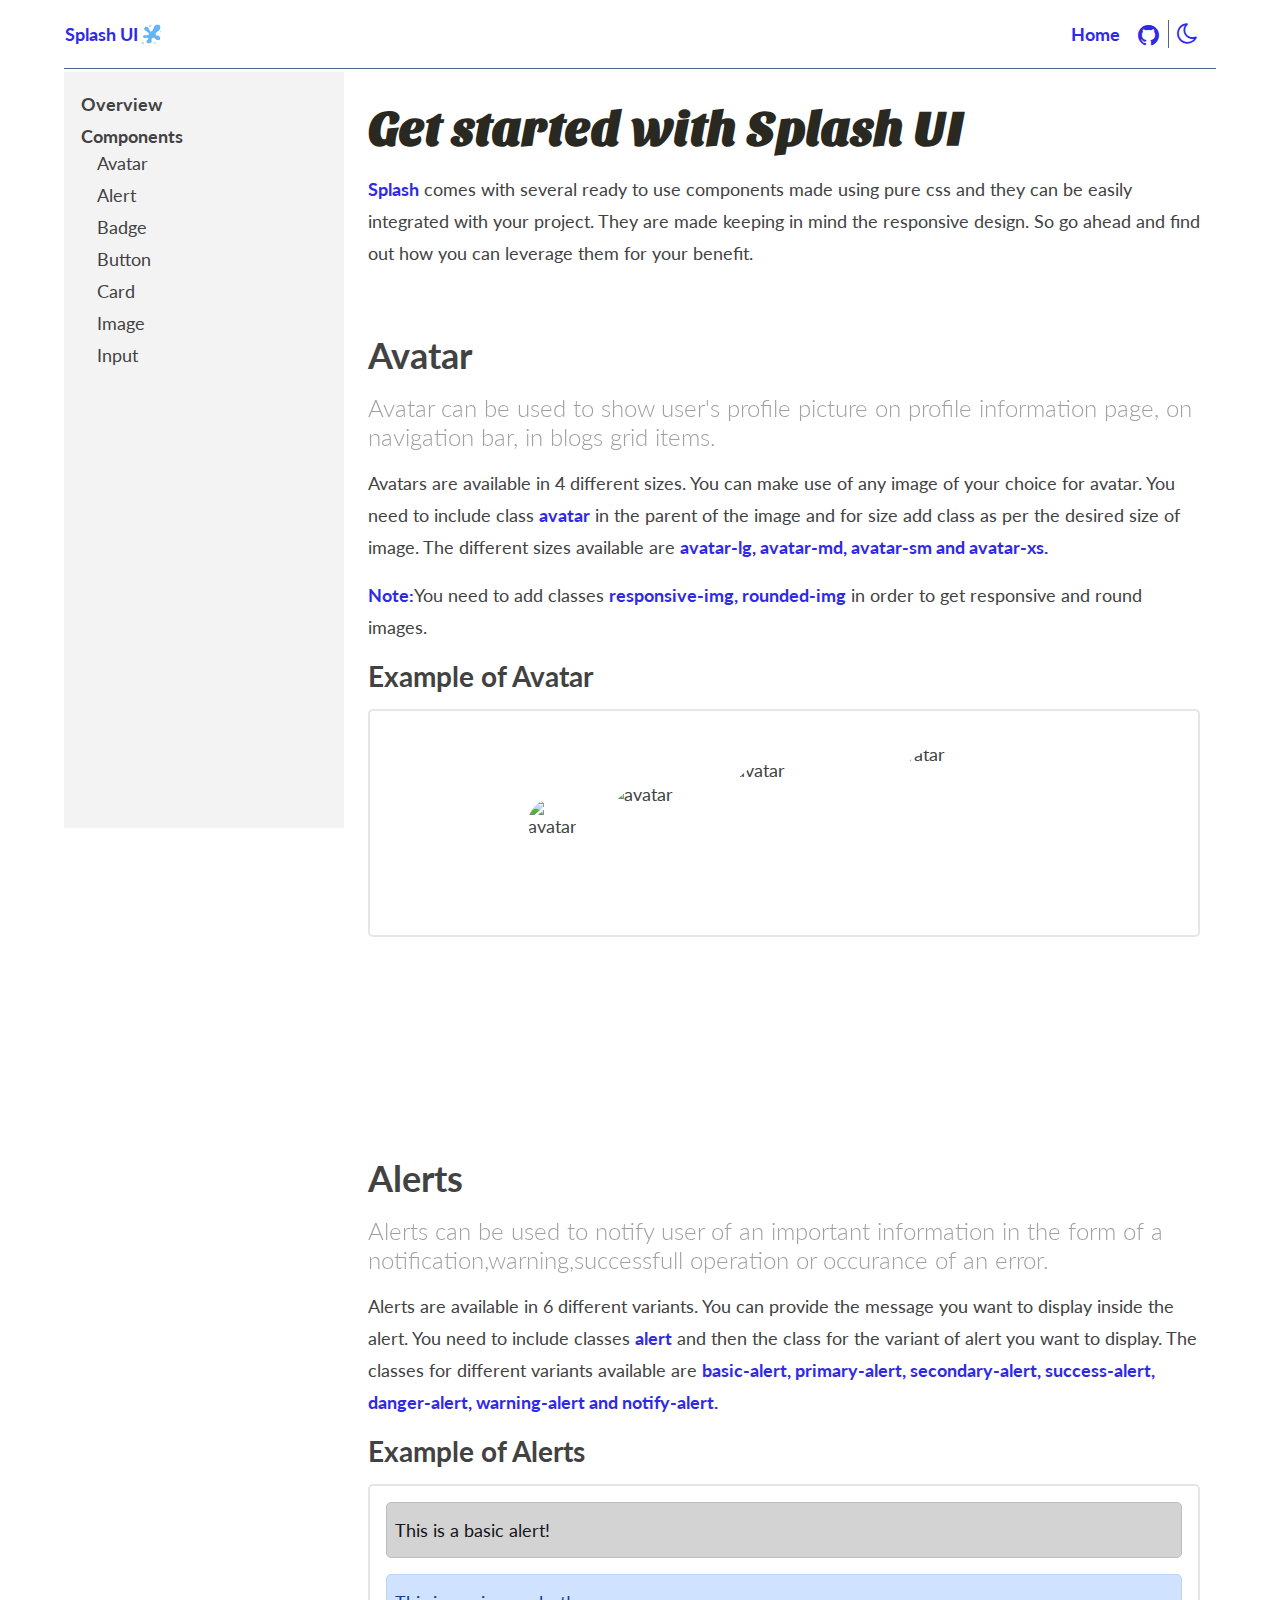
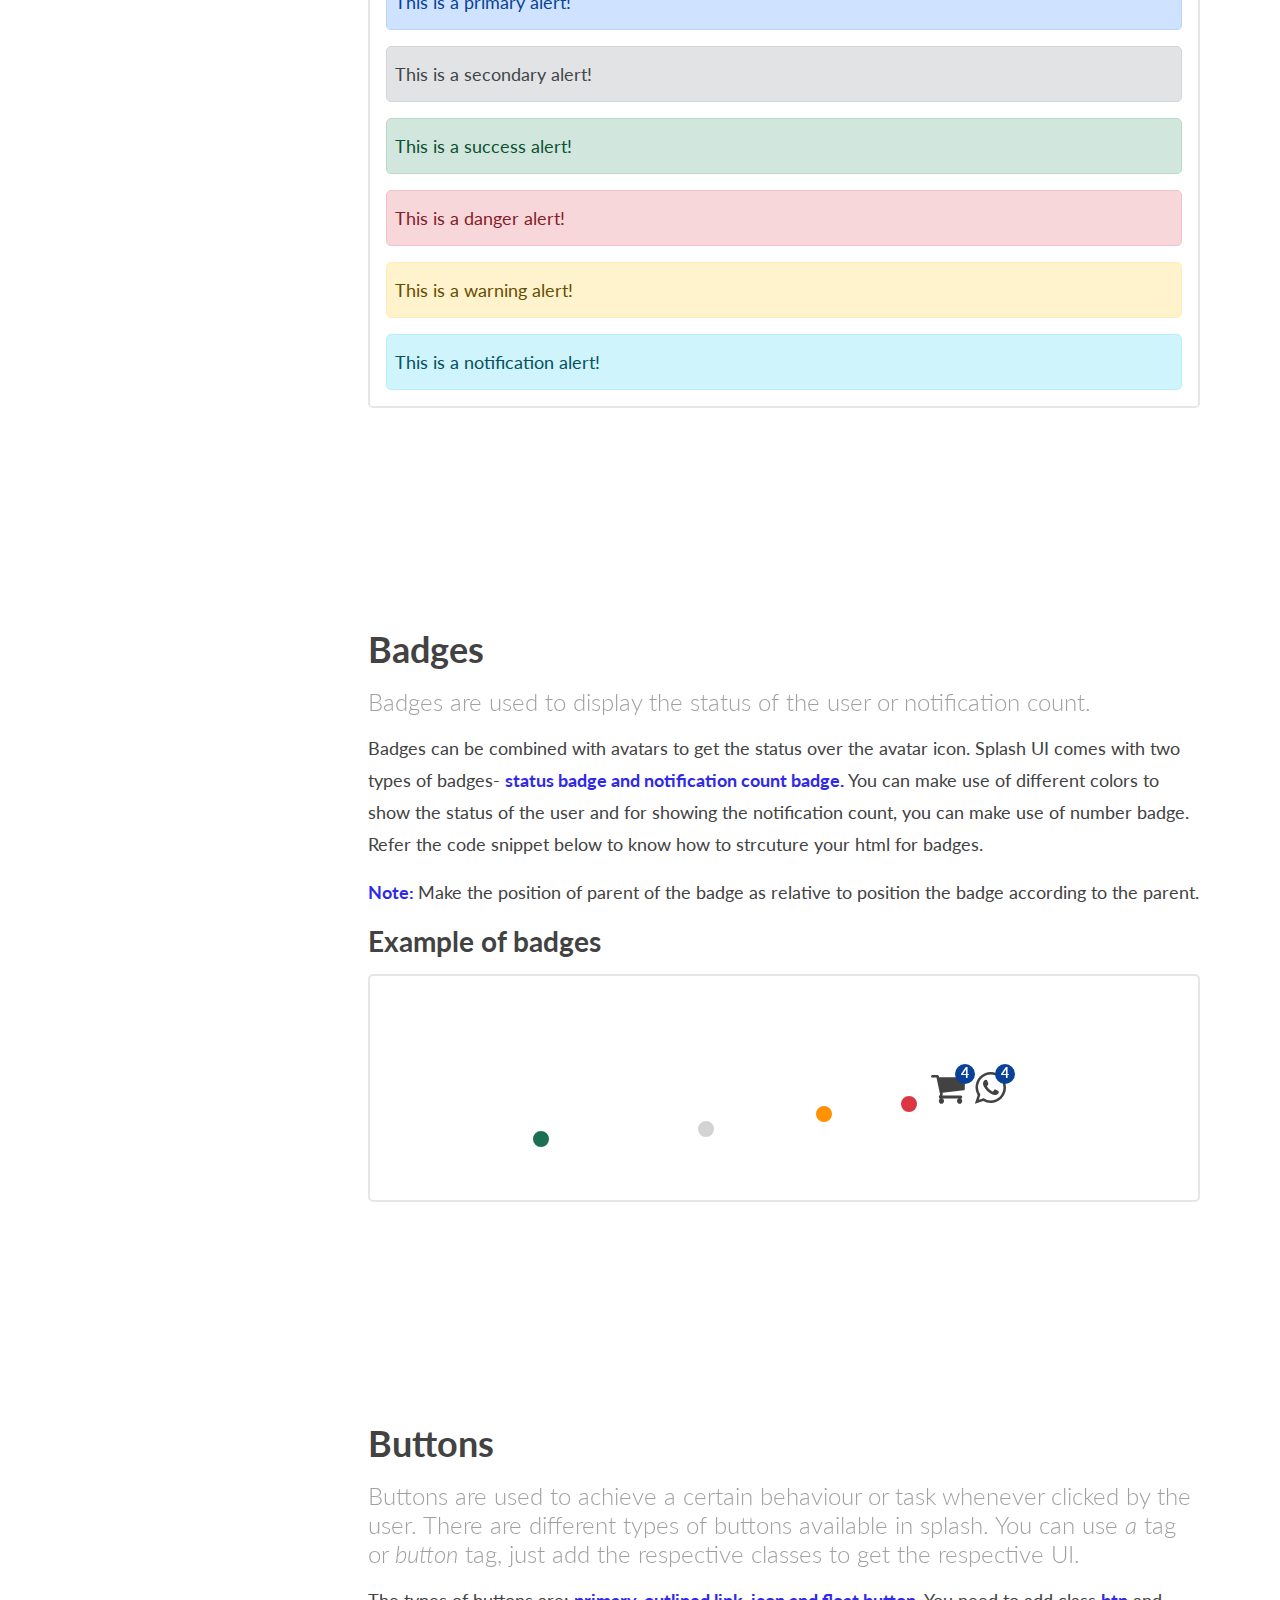
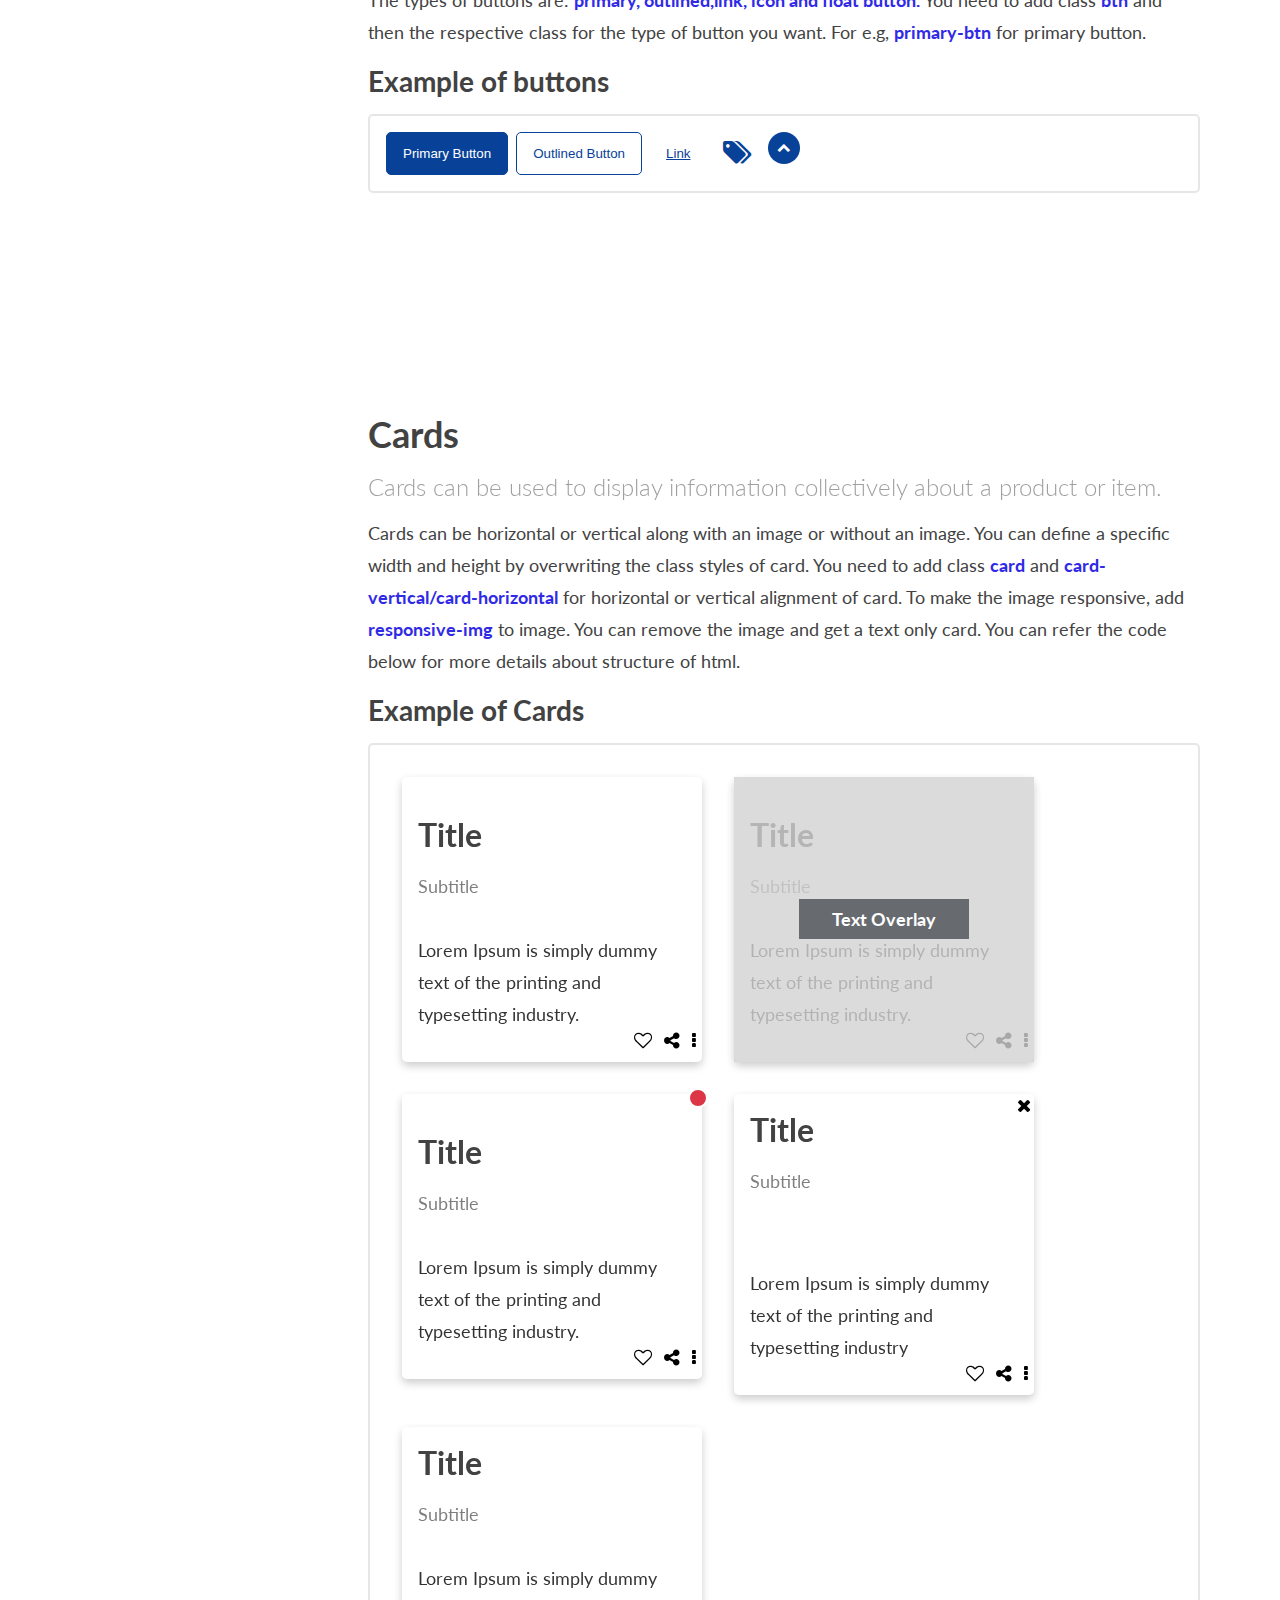
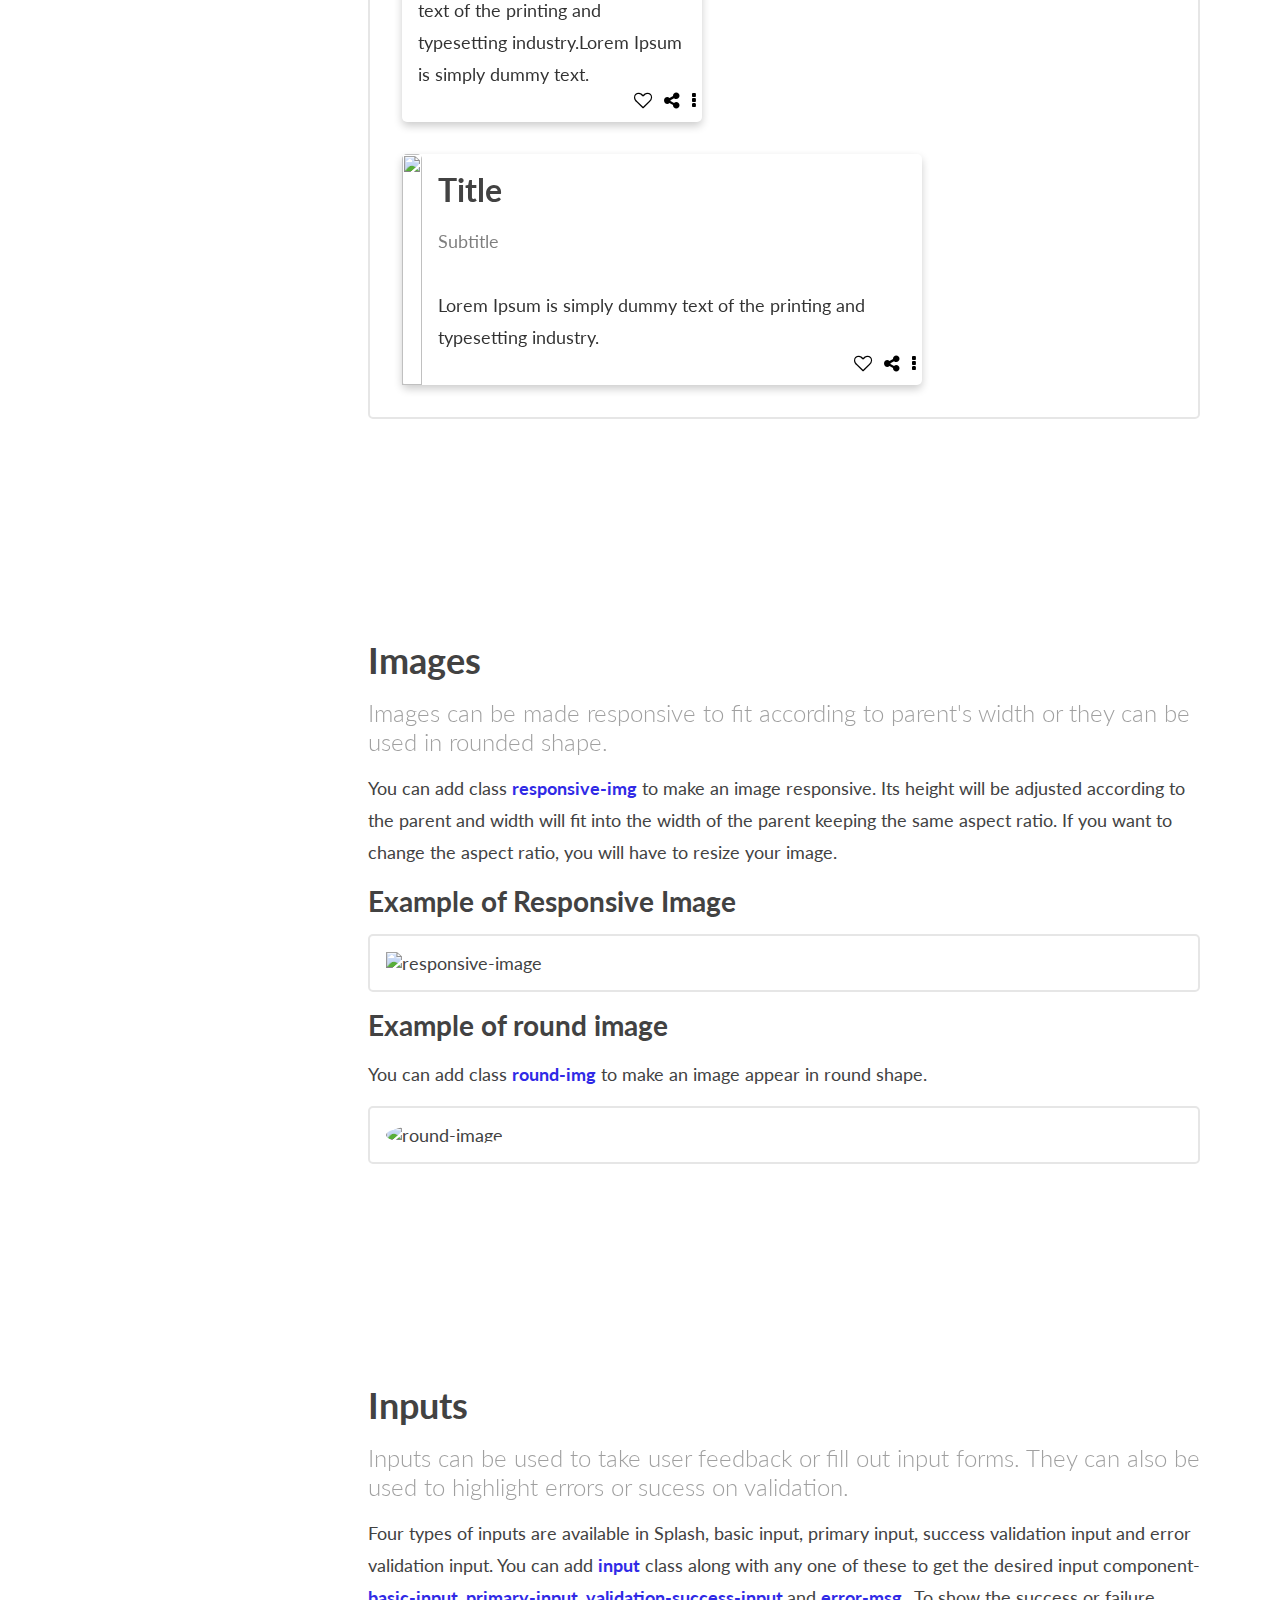
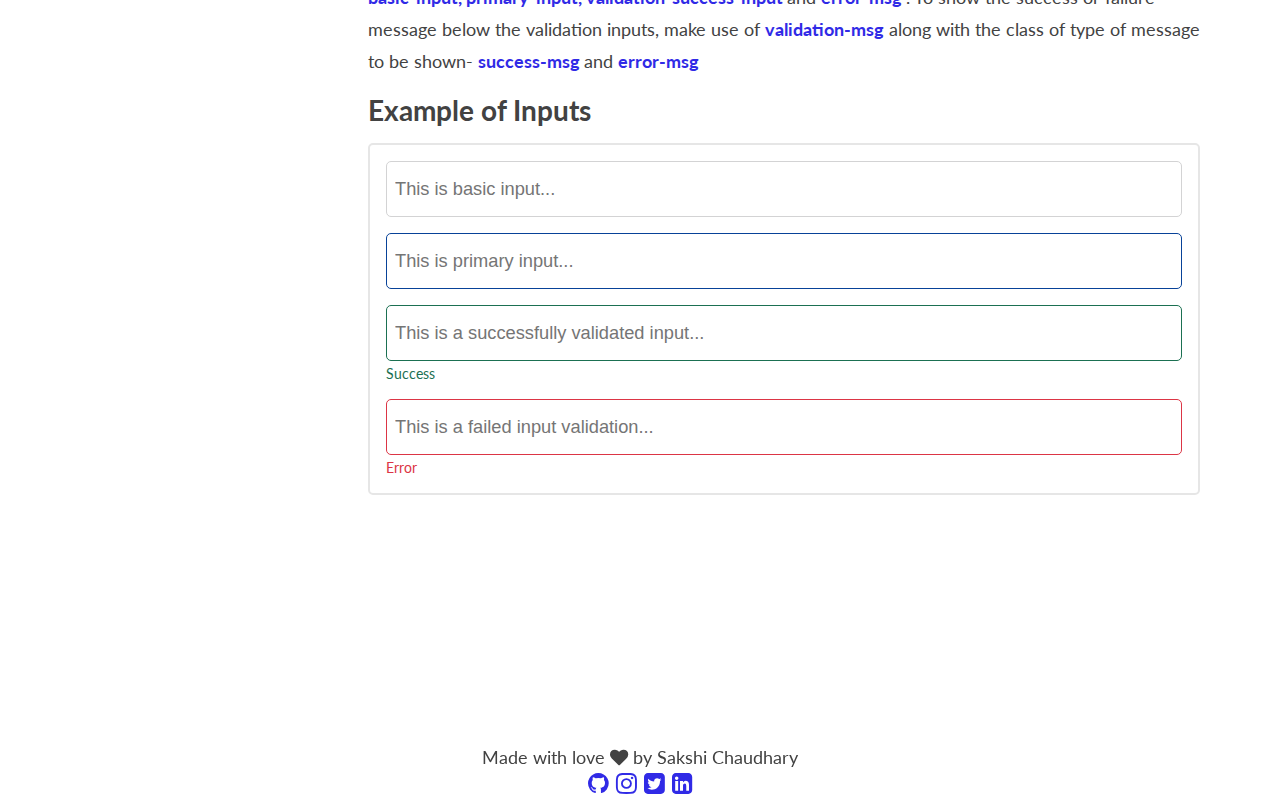
==== docs.html @ 17ef9315 "Feat: Added components examples" ====
<!DOCTYPE html>
<html lang="en">
  <head>
    <meta charset="UTF-8" />
    <meta http-equiv="X-UA-Compatible" content="IE=edge" />
    <meta name="viewport" content="width=device-width, initial-scale=1.0" />
    <link rel="stylesheet" href="./src/utilities/index.css" />
    <link rel="stylesheet" href="index.css" />
    <link rel="stylesheet" href="docs.css" />
    <link rel="stylesheet" href="./src/components/index.css" />
    <link
      rel="stylesheet"
      href="https://cdnjs.cloudflare.com/ajax/libs/font-awesome/4.7.0/css/font-awesome.min.css"
    />
    <link rel="icon" href="./splash.png" type="image/icon type" />
    <title>Documentation</title>
  </head>
  <body>
    <div class="page-container">
      <header class="header-wrapper bottom-border">
        <div class="header-logo">
          <a href="index.html">Splash UI</a>
          <img src="./splash.png" class="icon" />
        </div>
        <nav class="header-nav">
          <ul class="header-nav-list">
            <li class="no-bullets-li inline-block">
              <a href="index.html">Home</a>
            </li>
          </ul>
          <a
            href="https://github.com/scjuly19/splash-ui"
            target="_blank"
            rel="noopener noreferrer"
          >
            <i class="fa fa-github fa-lg" aria-hidden="true"></i>
          </a>
          <button
            class="toggle-mode-btn borderless-btn fs-30"
            id="toggle-mode"
            type="button"
          >
            <i class="fa fa-moon-o" aria-hidden="true"></i>
          </button>
          <a class="nav-dots hide fs-30" id="toggle-menu">
            <i class="fa fa-ellipsis-v" aria-hidden="true"></i>
          </a>
        </nav>
      </header>
      <div class="nav-dots-menu hide mt-16" id="nav-dots-menu">
        <ul class="nav-dots-menu-list">
          <li class="no-bullets-li"><a href="index.html">Home</a></li>
        </ul>
      </div>
      <div class="main-wrapper">
        <nav class="side-nav-container">
          <div class="side-nav-item">
            <a href="#overview">Overview</a>
          </div>
          <div class="side-nav-item">
            <a>Components</a>
            <ul class="components-list">
              <li class="no-bullets-li"><a href="#avatar">Avatar</a></li>
              <li class="no-bullets-li"><a href="#alerts">Alert</a></li>
              <li class="no-bullets-li"><a href="#badges">Badge</a></li>
              <li class="no-bullets-li"><a href="#buttons">Button</a></li>
              <li class="no-bullets-li"><a href="#cards">Card</a></li>
              <li class="no-bullets-li"><a href="#images">Image</a></li>
              <li class="no-bullets-li"><a href="#inputs">Input</a></li>
            </ul>
          </div>
        </nav>
        <button
          class="hamburger-menu-btn borderless-btn hide"
          id="toggle-side-menu"
        >
          <i class="fa fa-bars fa-lg" aria-hidden="true"></i>
        </button>
        <div class="drawer-container hide" id="drawer-menu">
          <div class="drawer-wrapper">
            <div class="drawer" id="drawer">
              <button
                class="`borderless-btn fs-30 drawer-close-btn"
                id="close-side-menu"
              >
                <i class="fa fa-times" aria-hidden="true"></i>
              </button>
              <div class="side-nav-item">
                <a href="">Overview</a>
              </div>
              <div class="side-nav-item">
                <a>Components</a>
                <ul class="components-list">
                  <li class="no-bullets-li"><a href="#avatar">Avatar</a></li>
                  <li class="no-bullets-li"><a href="#alerts">Alert</a></li>
                  <li class="no-bullets-li"><a href="#badges">Badge</a></li>
                  <li class="no-bullets-li"><a href="#buttons">Button</a></li>
                  <li class="no-bullets-li"><a href="#cards">Card</a></li>
                  <li class="no-bullets-li"><a href="#images">Image</a></li>
                  <li class="no-bullets-li"><a href="#inputs">Input</a></li>
                </ul>
              </div>
            </div>
          </div>
        </div>
        <main class="main-content-wrapper ml-8">
          <section id="overview">
            <h1>Get started with Splash UI</h1>
            <p>
              <span class="highlight-text">Splash</span> comes with several
              ready to use components made using pure css and they can be easily
              integrated with your project. They are made keeping in mind the
              responsive design. So go ahead and find out how you can leverage
              them for your benefit.
            </p>
          </section>
          <section id="avatar" class="mt-64">
            <h2>Avatar</h2>
            <h5 class="light-txt">
              Avatar can be used to show user's profile picture on profile
              information page, on navigation bar, in blogs grid items.
            </h5>
            <p>
              Avatars are available in 4 different sizes. You can make use of
              any image of your choice for avatar. You need to include class
              <span class="highlight-text">avatar</span> in the parent of the
              image and for size add class as per the desired size of image. The
              different sizes available are
              <span class="highlight-text"
                >avatar-lg, avatar-md, avatar-sm and avatar-xs.</span
              >
            </p>
            <p>
              <span class="highlight-text">Note:</span>You need to add classes
              <span class="highlight-text">responsive-img, rounded-img</span> in
              order to get responsive and round images.
            </p>
            <h4>Example of Avatar</h4>
            <div class="example flex-center wrap">
              <div class="avatar avatar-xs m-16">
                <img
                  src="https://picsum.photos/id/237/200.jpg"
                  alt="avatar"
                  class="responsive-img rounded-img avatar-xs"
                />
              </div>
              <div class="avatar avatar-sm m-16">
                <img
                  src="https://picsum.photos/id/237/200.jpg"
                  alt="avatar"
                  class="responsive-img rounded-img avatar-sm"
                />
              </div>
              <div class="avatar avatar-md m-16">
                <img
                  src="https://picsum.photos/id/1025/200.jpg"
                  alt="avatar"
                  class="responsive-img rounded-img avatar-md"
                />
              </div>
              <div class="avatar avatar-lg m-16">
                <img
                  src="https://picsum.photos/id/1025/200.jpg"
                  alt="avatar"
                  class="responsive-img rounded-img avatar-lg"
                />
              </div>
            </div>
            <div class="code-example">
              <div class="code-snippet">
                <code>
                  <iframe
                    src="https://www.thiscodeworks.com/embed/61f8c8131e1df40015379357"
                    style="width: 100%; height: auto"
                    frameborder="0"
                  ></iframe>
                </code>
              </div>
            </div>
          </section>
          <section id="alerts" class="mt-16">
            <h2>Alerts</h2>
            <h5 class="light-txt">
              Alerts can be used to notify user of an important information in
              the form of a notification,warning,successfull operation or
              occurance of an error.
            </h5>
            <p>
              Alerts are available in 6 different variants. You can provide the
              message you want to display inside the alert. You need to include
              classes
              <span class="highlight-text">alert</span> and then the class for
              the variant of alert you want to display. The classes for
              different variants available are
              <span class="highlight-text"
                >basic-alert, primary-alert, secondary-alert, success-alert,
                danger-alert, warning-alert and notify-alert.</span
              >
            </p>
            <h4>Example of Alerts</h4>
            <div class="example">
              <div class="alert basic-alert">This is a basic alert!</div>
              <div class="alert primary-alert mt-16">
                This is a primary alert!
              </div>
              <div class="alert secondary-alert mt-16">
                This is a secondary alert!
              </div>
              <div class="alert success-alert mt-16">
                This is a success alert!
              </div>
              <div class="alert danger-alert mt-16">
                This is a danger alert!
              </div>
              <div class="alert warning-alert mt-16">
                This is a warning alert!
              </div>
              <div class="alert notify-alert mt-16">
                This is a notification alert!
              </div>
            </div>
            <div class="code-example">
              <div class="code-snippet">
                <code>
                  <iframe
                    src="https://www.thiscodeworks.com/embed/61f8c9fc1e1df4001537935b"
                    style="width: 100%; height: auto"
                    frameborder="0"
                  ></iframe>
                </code>
              </div>
            </div>
          </section>
          <section id="badges" class="mt-16">
            <h2>Badges</h2>
            <h5 class="light-txt">
              Badges are used to display the status of the user or notification
              count.
            </h5>
            <p>
              Badges can be combined with avatars to get the status over the
              avatar icon. Splash UI comes with two types of badges-
              <span class="highlight-text"
                >status badge and notification count badge.</span
              >
              You can make use of different colors to show the status of the
              user and for showing the notification count, you can make use of
              number badge. Refer the code snippet below to know how to
              strcuture your html for badges.
            </p>
            <p>
              <span class="highlight-text">Note: </span>Make the position of
              parent of the badge as relative to position the badge according to
              the parent.
            </p>
            <h4>Example of badges</h4>
            <div class="example flex align-items-center wrap">
              <div class="relative">
                <div class="avatar avatar-lg m-16">
                  <img
                    src="https://picsum.photos/id/237/200/300.jpg"
                    alt=""
                    class="responsive-img rounded-img avatar-lg"
                  />
                </div>
                <span class="status-badge status-online round-badge"></span>
              </div>
              <div class="relative">
                <div class="avatar avatar-md m-16">
                  <img
                    src="https://picsum.photos/id/237/200/300.jpg"
                    alt=""
                    class="responsive-img rounded-img avatar-md"
                  />
                </div>
                <span class="status-badge status-offline round-badge"></span>
              </div>
              <div class="relative">
                <div class="avatar avatar-sm m-16">
                  <img
                    src="https://picsum.photos/id/237/200/300.jpg"
                    alt=""
                    class="responsive-img rounded-img avatar-sm"
                  />
                </div>
                <span class="status-badge status-away round-badge"></span>
              </div>
              <div class="relative">
                <div class="avatar avatar-xs m-16">
                  <img
                    src="https://picsum.photos/id/237/200/300.jpg"
                    alt=""
                    class="responsive-img rounded-img avatar-xs"
                  />
                </div>
                <span class="status-badge status-busy round-badge"></span>
              </div>
              <a class="relative">
                <span
                  ><i class="fa fa-shopping-cart fa-2x" aria-hidden="true"></i>
                </span>
                <span class="status-badge badge-wth-number round-badge">4</span>
              </a>
              <a class="relative ml-8">
                <span
                  ><i class="fa fa-whatsapp fa-2x" aria-hidden="true"></i>
                </span>
                <span class="status-badge badge-wth-number round-badge">4</span>
              </a>
            </div>
            <div class="code-example">
              <div class="code-snippet">
                <code>
                  <iframe
                    src="https://www.thiscodeworks.com/embed/61f8cb6e1e1df4001537935d"
                    style="width: 100%; height: auto"
                    frameborder="0"
                  ></iframe>
                </code>
              </div>
            </div>
          </section>
          <section id="buttons" class="mt-16">
            <h2>Buttons</h2>
            <h5 class="light-txt">
              Buttons are used to achieve a certain behaviour or task whenever
              clicked by the user. There are different types of buttons
              available in splash. You can use <i>a</i> tag or
              <i>button</i> tag, just add the respective classes to get the
              respective UI.
            </h5>
            <p>
              The types of buttons are:
              <span class="highlight-text"
                >primary, outlined,link, icon and float button.</span
              >
              You need to add class <span class="highlight-text">btn</span> and
              then the respective class for the type of button you want. For
              e.g, <span class="highlight-text">primary-btn</span> for primary
              button.
            </p>
            <h4>Example of buttons</h4>
            <div class="example flex align-item-center wrap">
              <button class="btn primary-btn">Primary Button</button>
              <button class="btn outline-btn ml-8">Outlined Button</button>
              <button class="btn link-btn ml-8 no-border">Link</button>
              <button class="btn icon-btn no-border">
                <i class="fa fa-tags fa-2x" aria-hidden="true"></i>
              </button>
              <button class="btn floating-btn no-border">
                <i class="fa fa-chevron-up" aria-hidden="true"></i>
              </button>
            </div>
            <div class="code-example">
              <div class="code-snippet">
                <code>
                  <iframe
                    src="https://www.thiscodeworks.com/embed/61f8cde91e1df40015379368"
                    style="width: 100%; height: auto"
                    frameborder="0"
                  ></iframe>
                </code>
              </div>
            </div>
          </section>
          <section id="cards" class="mt-16">
            <h2>Cards</h2>
            <h5 class="light-txt">
              Cards can be used to display information collectively about a
              product or item.
            </h5>
            <p>
              Cards can be horizontal or vertical along with an image or without
              an image. You can define a specific width and height by
              overwriting the class styles of card. You need to add class
              <span class="highlight-text">card</span> and
              <span class="highlight-text">card-vertical/card-horizontal</span>
              for horizontal or vertical alignment of card. To make the image
              responsive, add
              <span class="highlight-text">responsive-img</span> to image. You
              can remove the image and get a text only card. You can refer the
              code below for more details about structure of html.
            </p>
            <h4>Example of Cards</h4>
            <div class="example flex wrap">
              <div class="m-16">
                <div class="card card-vertical">
                  <div class="card-media">
                    <img
                      src="https://picsum.photos/seed/picsum/200/300.jpg"
                      alt=""
                      class="responsive-img"
                    />
                  </div>
                  <div class="card-description-wrapper">
                    <div class="card-primary">
                      <h3>Title</h3>
                      <p class="card-primary-subtitle">Subtitle</p>
                    </div>
                    <div class="card-secondary">
                      <p class="card-secondary-description">
                        Lorem Ipsum is simply dummy text of the printing and
                        typesetting industry.
                      </p>
                    </div>
                    <div class="card-actions">
                      <a><i class="fa fa-heart-o" aria-hidden="true"></i> </a>
                      <a><i class="fa fa-share-alt" aria-hidden="true"></i> </a>
                      <a
                        ><i class="fa fa-ellipsis-v" aria-hidden="true"></i>
                      </a>
                    </div>
                  </div>
                </div>
              </div>
              <div class="m-16">
                <div class="card card-vertical relative">
                  <div class="card-media">
                    <img
                      src="https://picsum.photos/seed/picsum/200/300.jpg"
                      alt=""
                      class="responsive-img"
                    />
                  </div>
                  <div class="card-description-wrapper">
                    <div class="card-primary">
                      <h3>Title</h3>
                      <p class="card-primary-subtitle">Subtitle</p>
                    </div>
                    <div class="card-secondary">
                      <p class="card-secondary-description">
                        Lorem Ipsum is simply dummy text of the printing and
                        typesetting industry.
                      </p>
                    </div>
                    <div class="card-actions">
                      <a><i class="fa fa-heart-o" aria-hidden="true"></i> </a>
                      <a><i class="fa fa-share-alt" aria-hidden="true"></i> </a>
                      <a
                        ><i class="fa fa-ellipsis-v" aria-hidden="true"></i>
                      </a>
                    </div>
                  </div>
                  <div class="card-overlay">
                    <a href=""><span>Text Overlay</span> </a>
                  </div>
                </div>
              </div>
              <div class="m-16">
                <div class="card card-vertical relative">
                  <div class="card-media">
                    <img
                      src="https://picsum.photos/seed/picsum/200/300.jpg"
                      alt=""
                      class="responsive-img"
                    />
                  </div>
                  <div class="card-description-wrapper">
                    <div class="card-primary">
                      <h3>Title</h3>
                      <p class="card-primary-subtitle">Subtitle</p>
                    </div>
                    <div class="card-secondary">
                      <p class="card-secondary-description">
                        Lorem Ipsum is simply dummy text of the printing and
                        typesetting industry.
                      </p>
                    </div>
                    <div class="card-actions">
                      <a><i class="fa fa-heart-o" aria-hidden="true"></i> </a>
                      <a><i class="fa fa-share-alt" aria-hidden="true"></i> </a>
                      <a
                        ><i class="fa fa-ellipsis-v" aria-hidden="true"></i>
                      </a>
                    </div>
                  </div>
                  <span
                    class="status-badge status-busy round-badge card-badge"
                  ></span>
                </div>
              </div>
              <div class="m-16">
                <div class="card card-vertical relative card-wth-dismiss">
                  <div class="card-primary px-16">
                    <h3>Title</h3>
                    <p class="card-primary-subtitle">Subtitle</p>
                  </div>
                  <div class="card-media mt-16">
                    <img
                      src="https://picsum.photos/seed/picsum/200/300.jpg"
                      alt=""
                      class="responsive-img"
                    />
                  </div>
                  <div class="card-description-wrapper">
                    <div class="card-secondary">
                      <p class="card-secondary-description">
                        Lorem Ipsum is simply dummy text of the printing and
                        typesetting industry
                      </p>
                    </div>
                    <div class="card-actions">
                      <a><i class="fa fa-heart-o" aria-hidden="true"></i> </a>
                      <a><i class="fa fa-share-alt" aria-hidden="true"></i> </a>
                      <a
                        ><i class="fa fa-ellipsis-v" aria-hidden="true"></i>
                      </a>
                    </div>
                  </div>
                  <span class="card-dismiss-icon" id="dismiss"
                    ><i class="fa fa-times" aria-hidden="true"></i>
                  </span>
                </div>
              </div>
              <div class="card card-vertical m-16">
                <div class="card-description-wrapper">
                  <div class="card-primary">
                    <h3>Title</h3>
                    <p class="card-primary-subtitle">Subtitle</p>
                  </div>
                  <div class="card-secondary">
                    <p class="card-secondary-description">
                      Lorem Ipsum is simply dummy text of the printing and
                      typesetting industry.Lorem Ipsum is simply dummy text.
                    </p>
                  </div>
                  <div class="card-actions">
                    <a><i class="fa fa-heart-o" aria-hidden="true"></i> </a>
                    <a><i class="fa fa-share-alt" aria-hidden="true"></i> </a>
                    <a><i class="fa fa-ellipsis-v" aria-hidden="true"></i> </a>
                  </div>
                </div>
              </div>

              <div class="m-16 horizontal-card-wrapper">
                <div class="card card-horizontal">
                  <div class="card-media">
                    <img
                      src="https://picsum.photos/seed/picsum/200/300.jpg"
                      alt=""
                      class="responsive-img"
                    />
                  </div>

                  <div class="card-description-wrapper">
                    <div class="card-primary">
                      <h3>Title</h3>
                      <p class="card-primary-subtitle">Subtitle</p>
                    </div>
                    <div class="card-secondary">
                      <p class="card-secondary-description">
                        Lorem Ipsum is simply dummy text of the printing and
                        typesetting industry.
                      </p>
                    </div>
                    <div class="card-actions">
                      <a><i class="fa fa-heart-o" aria-hidden="true"></i> </a>
                      <a><i class="fa fa-share-alt" aria-hidden="true"></i> </a>
                      <a
                        ><i class="fa fa-ellipsis-v" aria-hidden="true"></i>
                      </a>
                    </div>
                  </div>
                </div>
              </div>
            </div>
            <div class="code-example">
              <div class="code-snippet">
                <code>
                  <iframe
                    src="https://www.thiscodeworks.com/embed/61f904281e1df400153793c4"
                    style="width: 100%; height: auto"
                    frameborder="0"
                  ></iframe>
                </code>
              </div>
            </div>
          </section>
          <section id="images" class="mt-16">
            <h2>Images</h2>
            <h5 class="light-txt">
              Images can be made responsive to fit according to parent's width
              or they can be used in rounded shape.
            </h5>
            <p>
              You can add class
              <span class="highlight-text">responsive-img</span> to make an
              image responsive. Its height will be adjusted according to the
              parent and width will fit into the width of the parent keeping the
              same aspect ratio. If you want to change the aspect ratio, you
              will have to resize your image.
            </p>
            <h4>Example of Responsive Image</h4>
            <div class="example flex wrap">
              <img
                src="https://picsum.photos/id/1015/200.jpg"
                alt="responsive-image"
                class="responsive-img small-img"
              />
            </div>
            <h4>Example of round image</h4>
            <p>
              You can add class
              <span class="highlight-text">round-img</span> to make an image
              appear in round shape.
            </p>
            <div class="example flex wrap">
              <img
                src="https://picsum.photos/id/1015/200.jpg"
                alt="round-image"
                class="round-img"
              />
            </div>
            <div class="code-example">
              <div class="code-snippet">
                <code>
                  <iframe
                    src="https://www.thiscodeworks.com/embed/61fb573a6ab14d0015c32cda"
                    style="width: 100%; height: auto"
                    frameborder="0"
                  ></iframe>
                </code>
              </div>
            </div>
          </section>
          <section id="inputs" class="mt-16">
            <h2>Inputs</h2>
            <h5 class="light-txt">
              Inputs can be used to take user feedback or fill out input forms.
              They can also be used to highlight errors or sucess on validation.
            </h5>
            <p>
              Four types of inputs are available in Splash, basic input, primary
              input, success validation input and error validation input. You
              can add <span class="highlight-text">input</span> class along with
              any one of these to get the desired input component-
              <span class="highlight-text"
                >basic-input, primary-input, validation-success-input
              </span>
              and <span class="highlight-text"> error-msg </span>. To show the
              success or failure message below the validation inputs, make use
              of <span class="highlight-text">validation-msg</span> along with
              the class of type of message to be shown-
              <span class="highlight-text"> success-msg </span> and
              <span class="highlight-text">error-msg</span>
            </p>
            <h4>Example of Inputs</h4>
            <div class="example flex wrap">
              <div class="input-wrapper">
                <input
                  type="text"
                  class="input basic-input"
                  placeholder="This is basic input..."
                />
              </div>
              <div class="input-wrapper mt-16">
                <input
                  type="text"
                  class="input primary-input"
                  placeholder="This is primary input..."
                />
              </div>
              <div class="input-wrapper mt-16">
                <input
                  type="text"
                  class="input validation-success-input"
                  placeholder="This is a successfully validated input..."
                />
                <span class="validation-msg success-msg">Success</span>
              </div>
              <div class="input-wrapper mt-16">
                <input
                  type="text"
                  class="input error-input"
                  placeholder="This is a failed input validation..."
                />
                <span class="validation-msg error-msg">Error</span>
              </div>
            </div>
            <div class="code-example">
              <div class="code-snippet">
                <code>
                  <iframe
                    src="https://www.thiscodeworks.com/embed/61fb5aba6ab14d0015c32cde"
                    style="width: 100%; height: auto"
                    frameborder="0"
                  ></iframe>
                </code>
              </div>
            </div>
          </section>
        </main>
      </div>
      <footer class="footer">
        <div class="flex-center text-center">
          <span>
            Made with love <i class="fa fa-heart" aria-hidden="true"></i> by
            Sakshi Chaudhary</span
          >
        </div>
        <div class="flex-center">
          <ul>
            <li class="inline-block no-bullets-li">
              <a
                class="fs-30"
                href="https://github.com/scjuly19"
                target="_blank"
                rel="noopener noreferrer"
                ><i class="fa fa-github" aria-hidden="true"></i
              ></a>
            </li>
            <li class="inline-block no-bullets-li">
              <a
                class="fs-30"
                href="https://www.instagram.com/sakshi.codes"
                target="_blank"
                rel="noopener noreferrer"
                ><i class="fa fa-instagram" aria-hidden="true"></i>
              </a>
            </li>
            <li class="inline-block no-bullets-li">
              <a
                class="fs-30"
                href="https://www.twitter.com/scjuly19"
                target="_blank"
                rel="noopener noreferrer"
                ><i class="fa fa-twitter-square" aria-hidden="true"></i>
              </a>
            </li>
            <li class="inline-block no-bullets-li">
              <a class="fs-30" href="https://www.linkedin.com/in/scjuly19"
                ><i class="fa fa-linkedin-square" aria-hidden="true"></i>
              </a>
            </li>
          </ul>
        </div>
      </footer>
    </div>
    <script src="index.js"></script>
    <script src="./src/components/drawer/drawer.js"></script>
  </body>
</html>
---- src/utilities/index.css ----
@import url('./display.css');
@import url('./text.css');
@import url('./miscellaneous.css');
@import url('./margins.css');
@import url('./positions.css');
@import url('./padding.css');
@import url('./border.css');
@import url('./typography.css');
---- index.css ----
@import url(https://fonts.googleapis.com/css?family=Lato:400,400italic,700|Sansita+One);
:root {
  --primary-color: #302ae6;
  --secondary-color: #536390;
  --font-color: #424242;
  --bg-color: #fff;
  --heading-color: #292922;
  --nav-bg: #f3f3f4;
  --example-border: #e6e6e6;
}
[data-theme="dark"] {
  --primary-color: #9a97f3;
  --secondary-color: #818cab;
  --font-color: #e1e1ff;
  --bg-color: #161625;
  --heading-color: #818cab;
  --nav-bg: #161625;
  --example-border: #424242;
}
html {
  font-size: 100%;
  scroll-behavior: smooth;
}
* {
  box-sizing: border-box;
  margin: 0;
  padding: 0;
}
/* || General styles*/
body {
  font-family: "Lato", sans-serif;
  background-color: var(--bg-color);
  color: var(--font-color);
  max-width: 90%;
  margin: 0 auto;
  font-size: calc(1rem + 0.25vh);
  overflow-x: hidden;
}

a {
  color: var(--primary-color);
  text-decoration: none;
  font-weight: bold;
  border: 1px solid transparent;
}

h1 {
  color: var(--heading-color);
  font-family: "Sansita One", serif;
}

/* || Sitewide*/
.header-wrapper {
  align-items: center;
  flex-wrap: wrap;
  padding: 10px 0px;
  position: sticky;
  top: 0;
  right: 0;
  left: 0;
  z-index: 3;
  background-color: var(--bg-color);
  display: flex;
}
.header-logo {
  flex-grow: 1;
  align-items: center;
  display: flex;
}
.header-nav a {
  padding: 0px 8px;
}
.header-nav {
  display: flex;
  align-items: center;
  padding: 10px;
}
.toggle-mode-btn {
  color: var(--primary-color);
  cursor: pointer;
  padding: 0px 8px;
  background-color: transparent;
  border-left: 1px solid;
  border-color: var(--secondary-color);
}

.nav-dots-menu {
  background: var(--bg-color);
  padding: 20px 10px;
}
.nav-dots-menu-list li {
  border: 1px solid;
  border-color: var(--primary-color);
  padding: 20px;
  margin-top: 10px;
  border-radius: 10px;
}
.icon {
  height: 25px;
  width: 25px;
}

.main-container {
  max-width: 64rem;
  margin-left: auto;
  margin-right: auto;
  padding-top: 1rem;
  padding-bottom: 5rem;
}
.get-started-btn {
  background-color: var(--bg-color);
  padding: 10px 20px;
  border: 1px solid;
  border-radius: 10px;
}

.bottom-border {
  border-bottom: 1px solid;
  border-color: var(--secondary-color);
}
.code {
  color: var(--primary-color);
}
.guide-wrapper {
  display: flex;
  flex-direction: column;
  flex-wrap: wrap;
}
.page-container {
  position: relative;
  min-height: 100vh;
}
.footer {
  position: absolute;
  bottom: 0;
  width: 100%;
  height: 4rem;
}
.highlight-text {
  color: var(--primary-color);
  font-weight: bold;
}
.code-example {
  margin: 2rem 0;
}
.code-snippet{
  width: 100%;
  margin: 2rem 0;
  overflow: auto;
}
.outline-btn {
  background-color: var(--bg-color);
  color: var(--primary-color);
  border-color: var(--primary-color);
}
.outline-btn:hover {
  background-color: var(--primary-color);
}
.primary-btn {
  background-color: var(--primary-color);
}
/*|| Hide nav menu on desktop*/
@media only screen and (min-width: 768px) {
  .nav-dots-menu {
    display: none;
  }
}
/* ||Mobile Specific styles*/
@media only screen and (max-width: 768px) {
  .header-nav-list,
  .side-nav-container {
    display: none;
  }
  .nav-dots,
  .hamburger-menu-btn {
    display: block;
  }
}
---- docs.css ----
.main-wrapper {
  display: flex;
  padding-bottom: 5rem;
}
.main-wrapper a {
  color: var(--font-color);
  cursor: pointer;
}
.side-nav-container {
  background-color: var(--nav-bg);
  padding: 1rem;
  padding: 1rem;
  position: sticky;
  overscroll-behavior: contain;
  top: 4.5rem;
  width: 280px;
  height: calc(100vh - 9rem);
  overflow-y: auto;
  display: block;
  flex-shrink: 0;
}
.main-content-wrapper {
  padding: 1rem;
  flex: 1 1 0%;
}
.components-list {
  padding: 0 1rem;
}
.components-list a {
  font-weight: normal;
}
.drawer {
  background-color: var(--bg-color);
}
.hamburger-menu-btn {
  align-self: center;
  color: var(--primary-color);
  position: absolute;
  top: 5.5rem;
  left: 1rem;
}

.drawer-close-btn {
  color: var(--primary-color);
  position: absolute;
  top: 5px;
  right: 5px;
  background: none;
  border: none;
}
.components-list li {
  padding: 5px 0px;
}
.side-nav-item {
  padding: 5px 0px;
}
.card-primary-title,
.card-primary-subtitle,
.card-secondary-description,
.card-actions a {
  color: black;
}
.card {
  background-color: white;
}
.example {
  padding: 1rem;
  border: 2px solid;
  border-color: var(--example-border);
  border-radius: 5px;
}


/*Mobile specific styles*/
@media only screen and (max-width: 768px) {
  .side-nav-container {
    display: none;
  }
  .horizontal-card-wrapper {
    margin-left: 0;
    margin-top: 1rem;
  }
}
---- src/components/index.css ----
@import url('./drawer/drawer.css');
@import url('./card/card.css');
@import url("./avatar/avatar.css");
@import url('./alert/alert.css');
@import url('./badges/badges.css');
@import url('./button/button.css');
@import url('./images/images.css');
@import url('./input/input.css');
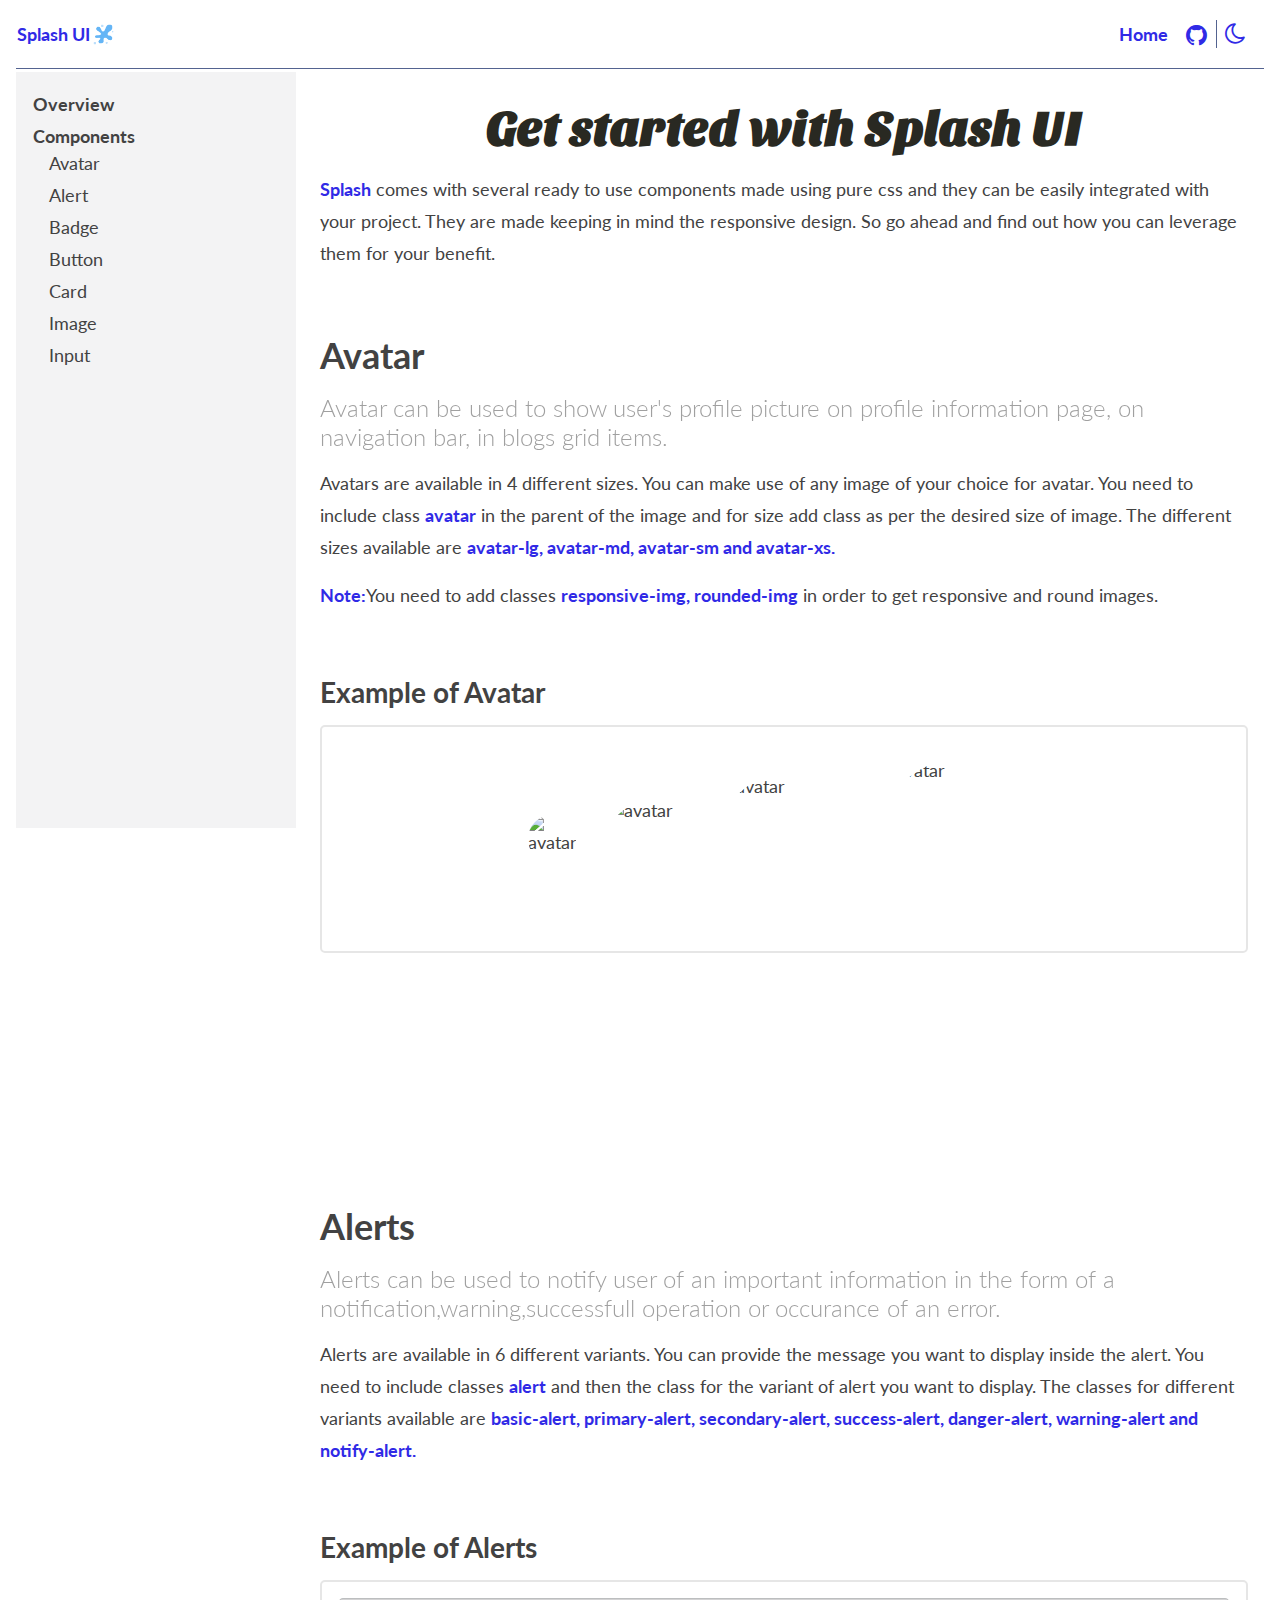
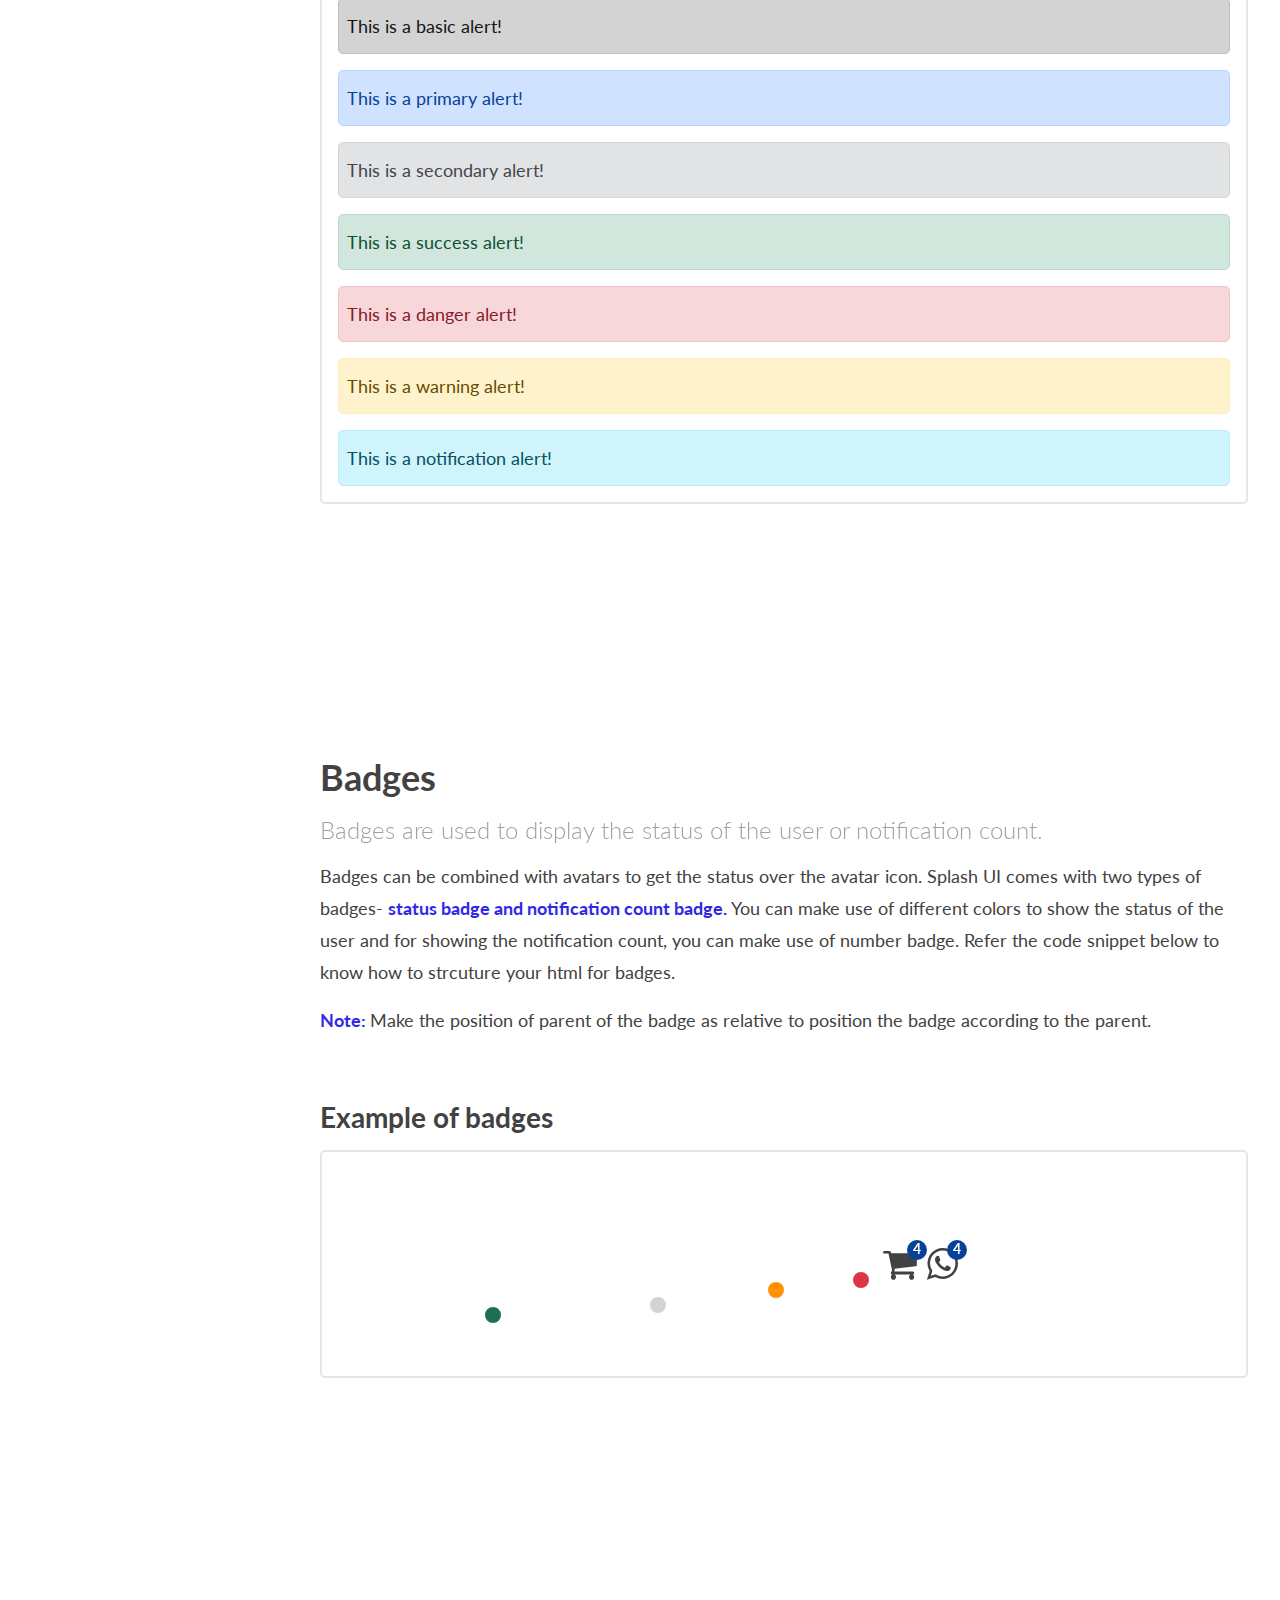
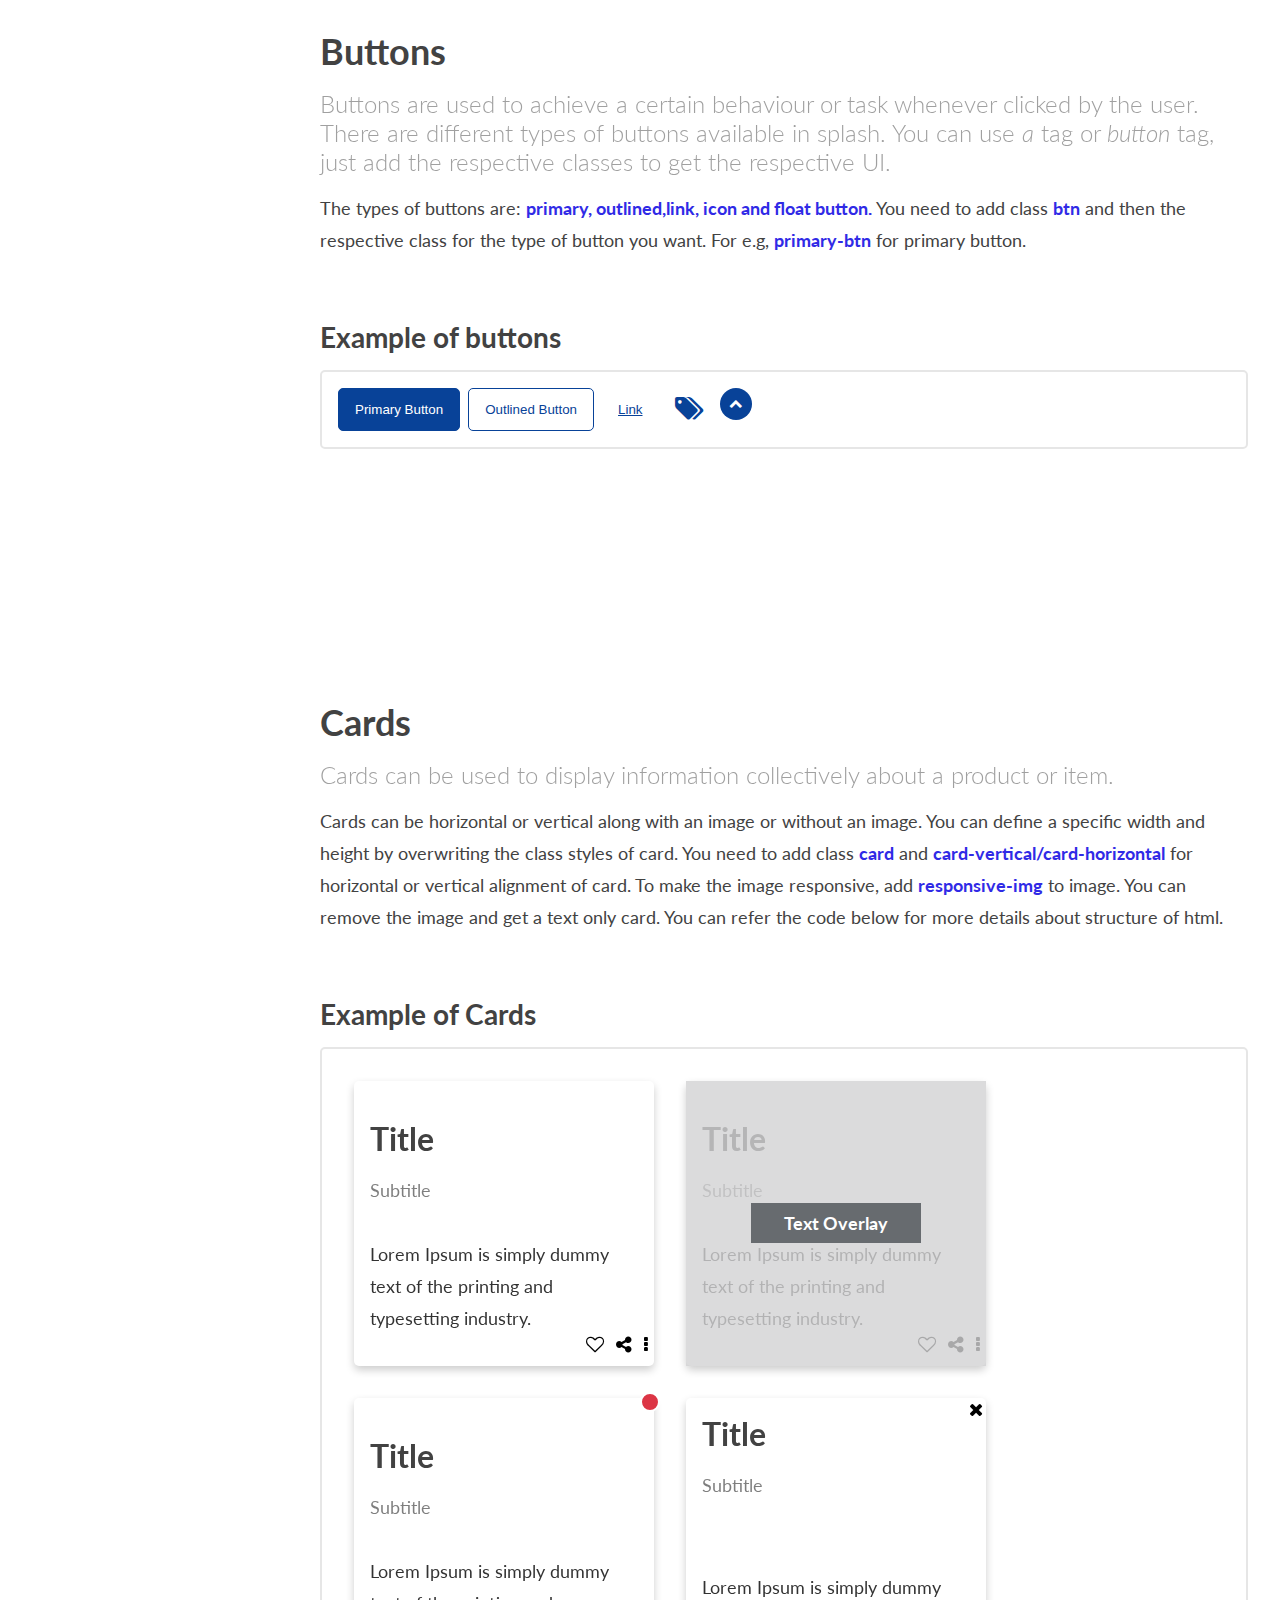
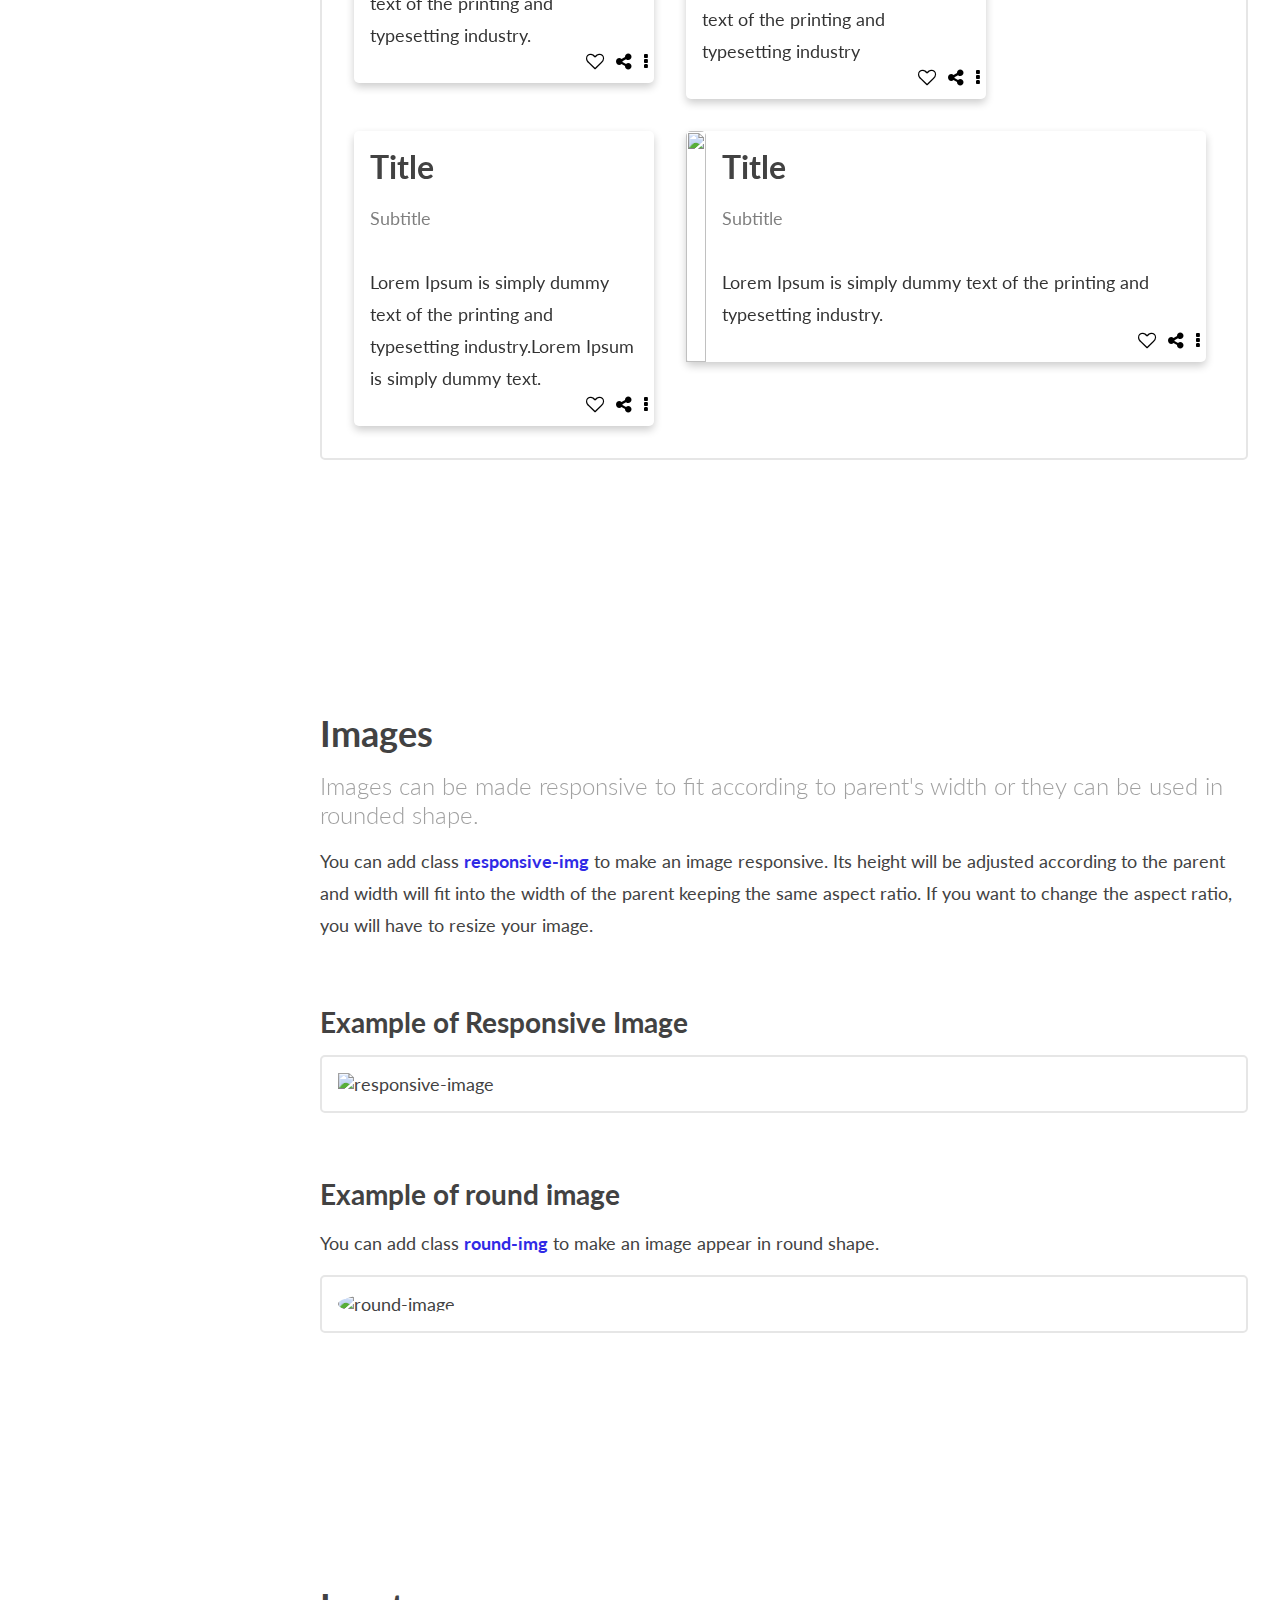
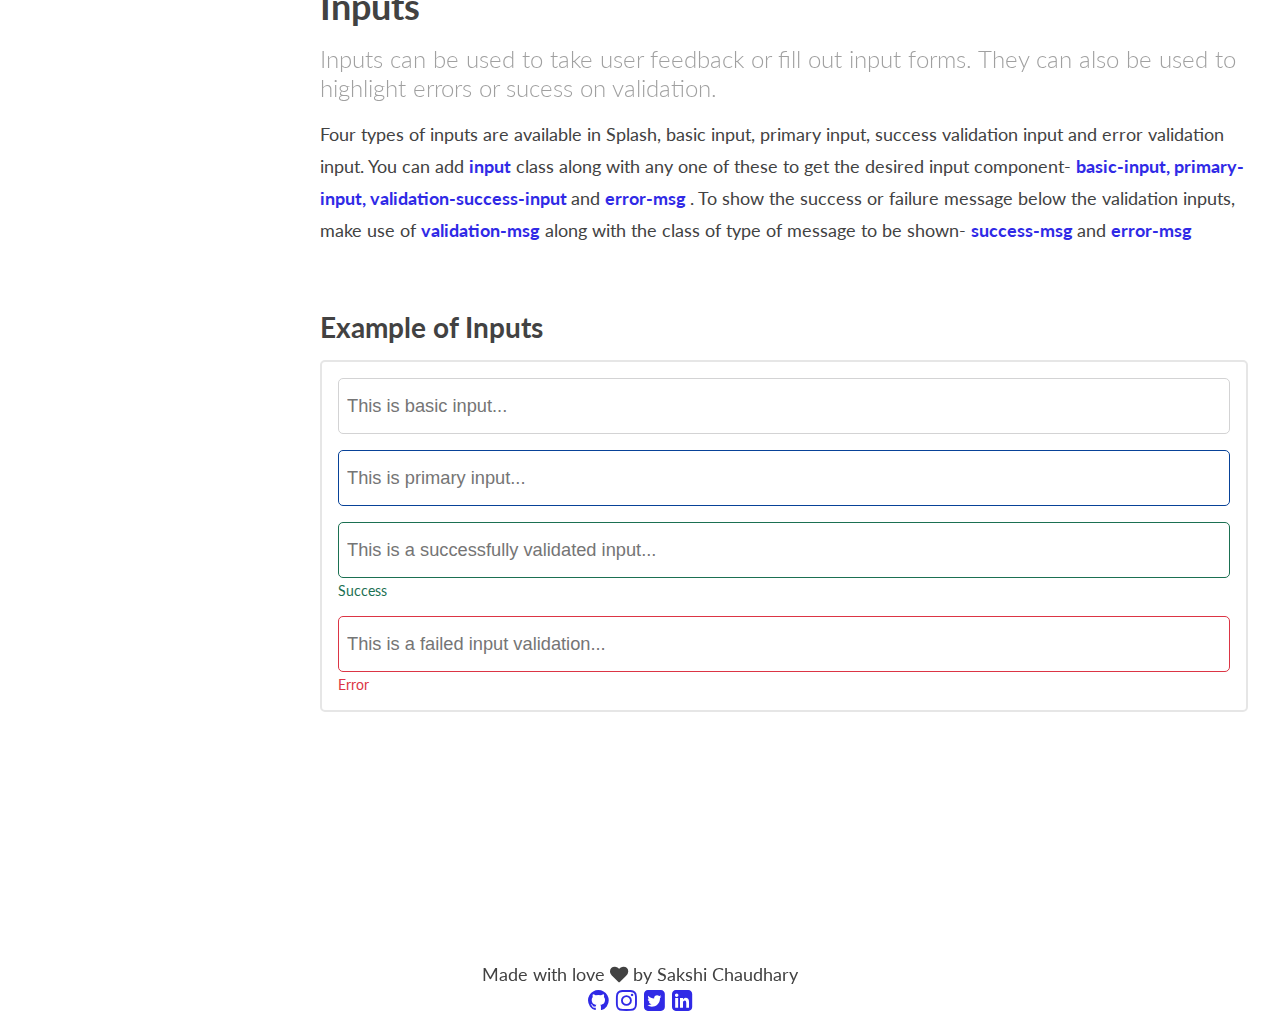
==== commit 965b3f9c: "Fix: Fixed UI issue with hamburger icon and margins for components" ====
--- a/docs.html
+++ b/docs.html
@@ -18,6 +18,12 @@
   <body>
     <div class="page-container">
       <header class="header-wrapper bottom-border">
+        <button
+        class="hamburger-menu-btn borderless-btn hide"
+        id="toggle-side-menu"
+      >
+        <i class="fa fa-bars fa-lg" aria-hidden="true"></i>
+      </button>
         <div class="header-logo">
           <a href="index.html">Splash UI</a>
           <img src="./splash.png" class="icon" />
@@ -70,12 +76,6 @@
             </ul>
           </div>
         </nav>
-        <button
-          class="hamburger-menu-btn borderless-btn hide"
-          id="toggle-side-menu"
-        >
-          <i class="fa fa-bars fa-lg" aria-hidden="true"></i>
-        </button>
         <div class="drawer-container hide" id="drawer-menu">
           <div class="drawer-wrapper">
             <div class="drawer" id="drawer">
@@ -105,7 +105,7 @@
         </div>
         <main class="main-content-wrapper ml-8">
           <section id="overview">
-            <h1>Get started with Splash UI</h1>
+            <h1 class="text-center">Get started with Splash UI</h1>
             <p>
               <span class="highlight-text">Splash</span> comes with several
               ready to use components made using pure css and they can be easily
@@ -135,7 +135,7 @@
               <span class="highlight-text">responsive-img, rounded-img</span> in
               order to get responsive and round images.
             </p>
-            <h4>Example of Avatar</h4>
+            <h4 class="mt-64">Example of Avatar</h4>
             <div class="example flex-center wrap">
               <div class="avatar avatar-xs m-16">
                 <img
@@ -167,18 +167,18 @@
               </div>
             </div>
             <div class="code-example">
-              <div class="code-snippet">
+              <div class="code-snippet" >
                 <code>
                   <iframe
                     src="https://www.thiscodeworks.com/embed/61f8c8131e1df40015379357"
-                    style="width: 100%; height: auto"
+                    style="width: 100%; height: auto;"
                     frameborder="0"
                   ></iframe>
                 </code>
               </div>
             </div>
           </section>
-          <section id="alerts" class="mt-16">
+          <section id="alerts" class="mt-64">
             <h2>Alerts</h2>
             <h5 class="light-txt">
               Alerts can be used to notify user of an important information in
@@ -197,7 +197,7 @@
                 danger-alert, warning-alert and notify-alert.</span
               >
             </p>
-            <h4>Example of Alerts</h4>
+            <h4 class="mt-64">Example of Alerts</h4>
             <div class="example">
               <div class="alert basic-alert">This is a basic alert!</div>
               <div class="alert primary-alert mt-16">
@@ -231,7 +231,7 @@
               </div>
             </div>
           </section>
-          <section id="badges" class="mt-16">
+          <section id="badges" class="mt-64">
             <h2>Badges</h2>
             <h5 class="light-txt">
               Badges are used to display the status of the user or notification
@@ -253,7 +253,7 @@
               parent of the badge as relative to position the badge according to
               the parent.
             </p>
-            <h4>Example of badges</h4>
+            <h4 class="mt-64">Example of badges</h4>
             <div class="example flex align-items-center wrap">
               <div class="relative">
                 <div class="avatar avatar-lg m-16">
@@ -320,7 +320,7 @@
               </div>
             </div>
           </section>
-          <section id="buttons" class="mt-16">
+          <section id="buttons" class="mt-64">
             <h2>Buttons</h2>
             <h5 class="light-txt">
               Buttons are used to achieve a certain behaviour or task whenever
@@ -339,7 +339,7 @@
               e.g, <span class="highlight-text">primary-btn</span> for primary
               button.
             </p>
-            <h4>Example of buttons</h4>
+            <h4 class="mt-64">Example of buttons</h4>
             <div class="example flex align-item-center wrap">
               <button class="btn primary-btn">Primary Button</button>
               <button class="btn outline-btn ml-8">Outlined Button</button>
@@ -363,7 +363,7 @@
               </div>
             </div>
           </section>
-          <section id="cards" class="mt-16">
+          <section id="cards" class="mt-64">
             <h2>Cards</h2>
             <h5 class="light-txt">
               Cards can be used to display information collectively about a
@@ -381,7 +381,7 @@
               can remove the image and get a text only card. You can refer the
               code below for more details about structure of html.
             </p>
-            <h4>Example of Cards</h4>
+            <h4 class="mt-64">Example of Cards</h4>
             <div class="example flex wrap">
               <div class="m-16">
                 <div class="card card-vertical">
@@ -576,7 +576,7 @@
               </div>
             </div>
           </section>
-          <section id="images" class="mt-16">
+          <section id="images" class="mt-64">
             <h2>Images</h2>
             <h5 class="light-txt">
               Images can be made responsive to fit according to parent's width
@@ -590,7 +590,7 @@
               same aspect ratio. If you want to change the aspect ratio, you
               will have to resize your image.
             </p>
-            <h4>Example of Responsive Image</h4>
+            <h4 class="mt-64">Example of Responsive Image</h4>
             <div class="example flex wrap">
               <img
                 src="https://picsum.photos/id/1015/200.jpg"
@@ -598,7 +598,7 @@
                 class="responsive-img small-img"
               />
             </div>
-            <h4>Example of round image</h4>
+            <h4 class="mt-64">Example of round image</h4>
             <p>
               You can add class
               <span class="highlight-text">round-img</span> to make an image
@@ -623,7 +623,7 @@
               </div>
             </div>
           </section>
-          <section id="inputs" class="mt-16">
+          <section id="inputs" class="mt-64">
             <h2>Inputs</h2>
             <h5 class="light-txt">
               Inputs can be used to take user feedback or fill out input forms.
@@ -644,7 +644,7 @@
               <span class="highlight-text"> success-msg </span> and
               <span class="highlight-text">error-msg</span>
             </p>
-            <h4>Example of Inputs</h4>
+            <h4 class="mt-64">Example of Inputs</h4>
             <div class="example flex wrap">
               <div class="input-wrapper">
                 <input
--- a/index.css
+++ b/index.css
@@ -31,8 +31,7 @@
   font-family: "Lato", sans-serif;
   background-color: var(--bg-color);
   color: var(--font-color);
-  max-width: 90%;
-  margin: 0 auto;
+  margin: 0 1rem;
   font-size: calc(1rem + 0.25vh);
   overflow-x: hidden;
 }
--- a/docs.css
+++ b/docs.css
@@ -35,9 +35,8 @@
 .hamburger-menu-btn {
   align-self: center;
   color: var(--primary-color);
-  position: absolute;
-  top: 5.5rem;
-  left: 1rem;
+  margin-right: 0.5rem;
+
 }
 
 .drawer-close-btn {
@@ -47,6 +46,7 @@
   right: 5px;
   background: none;
   border: none;
+  cursor: pointer;
 }
 .components-list li {
   padding: 5px 0px;
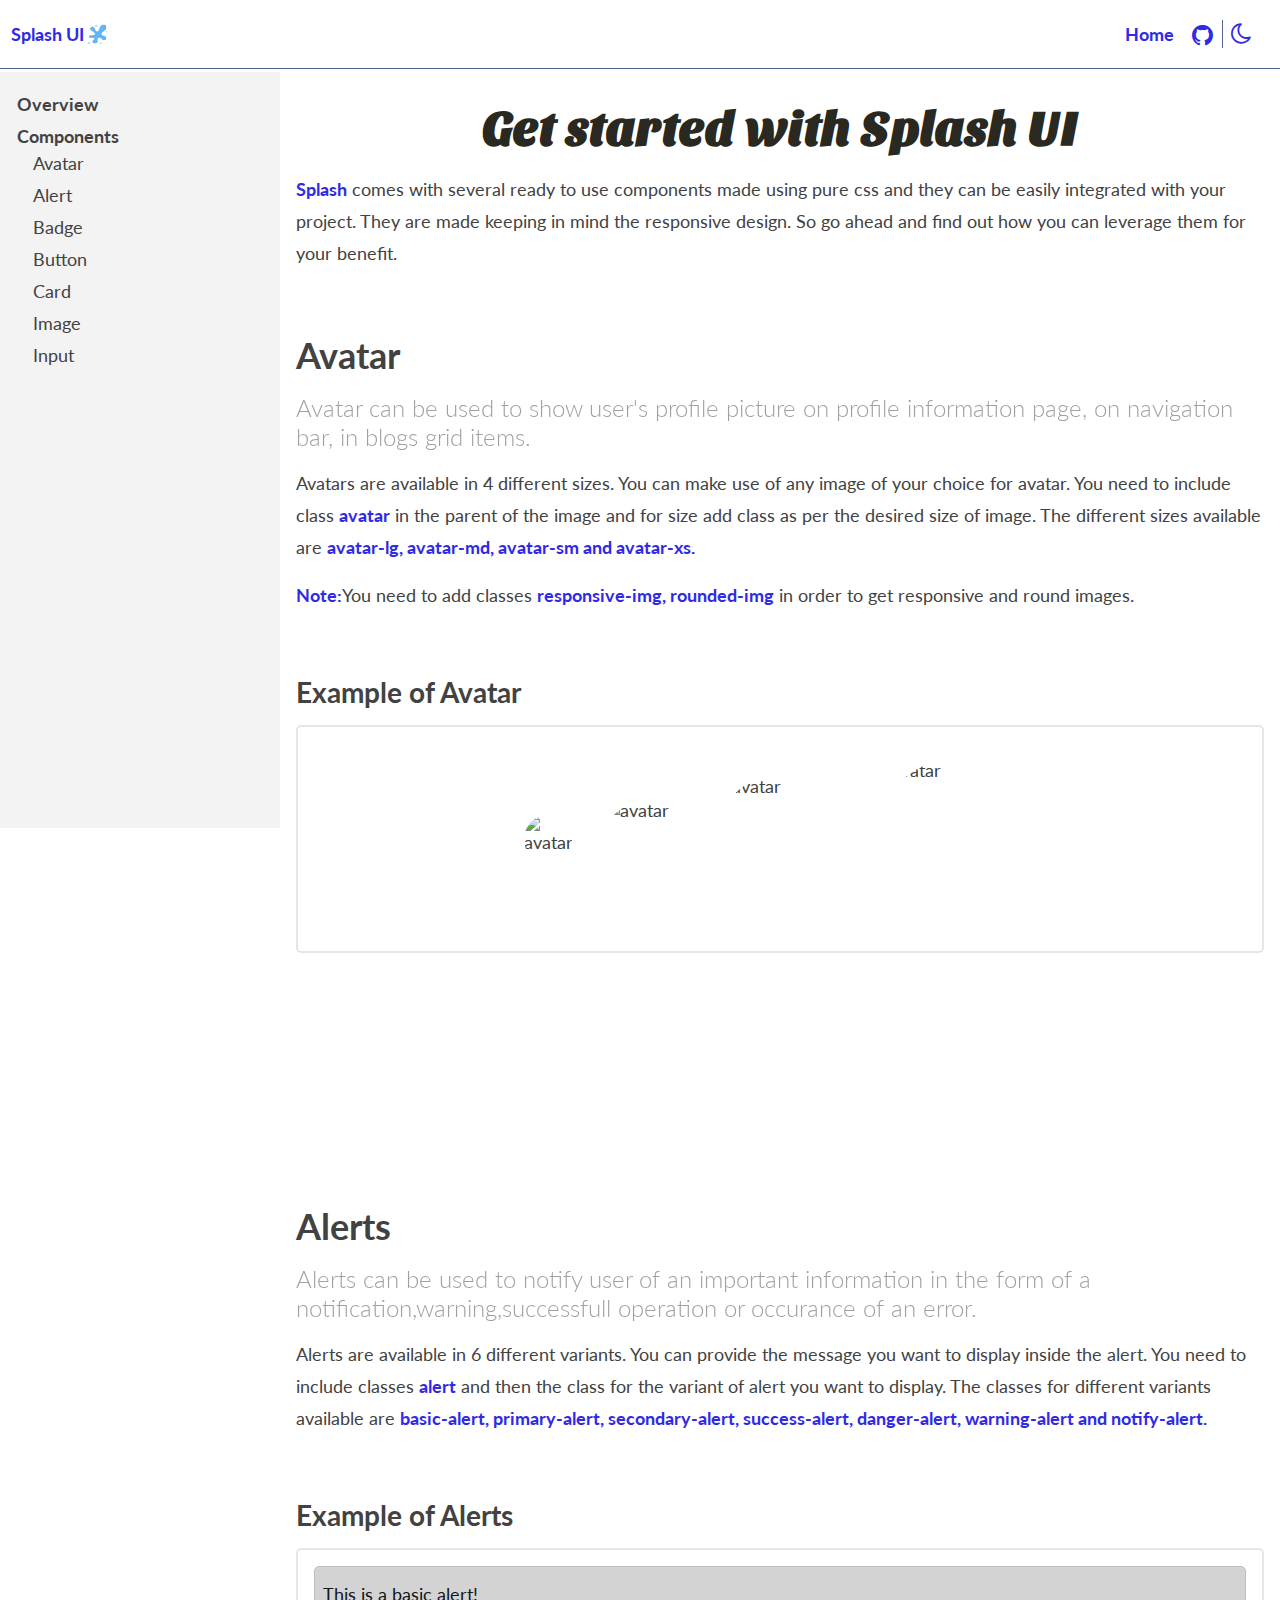
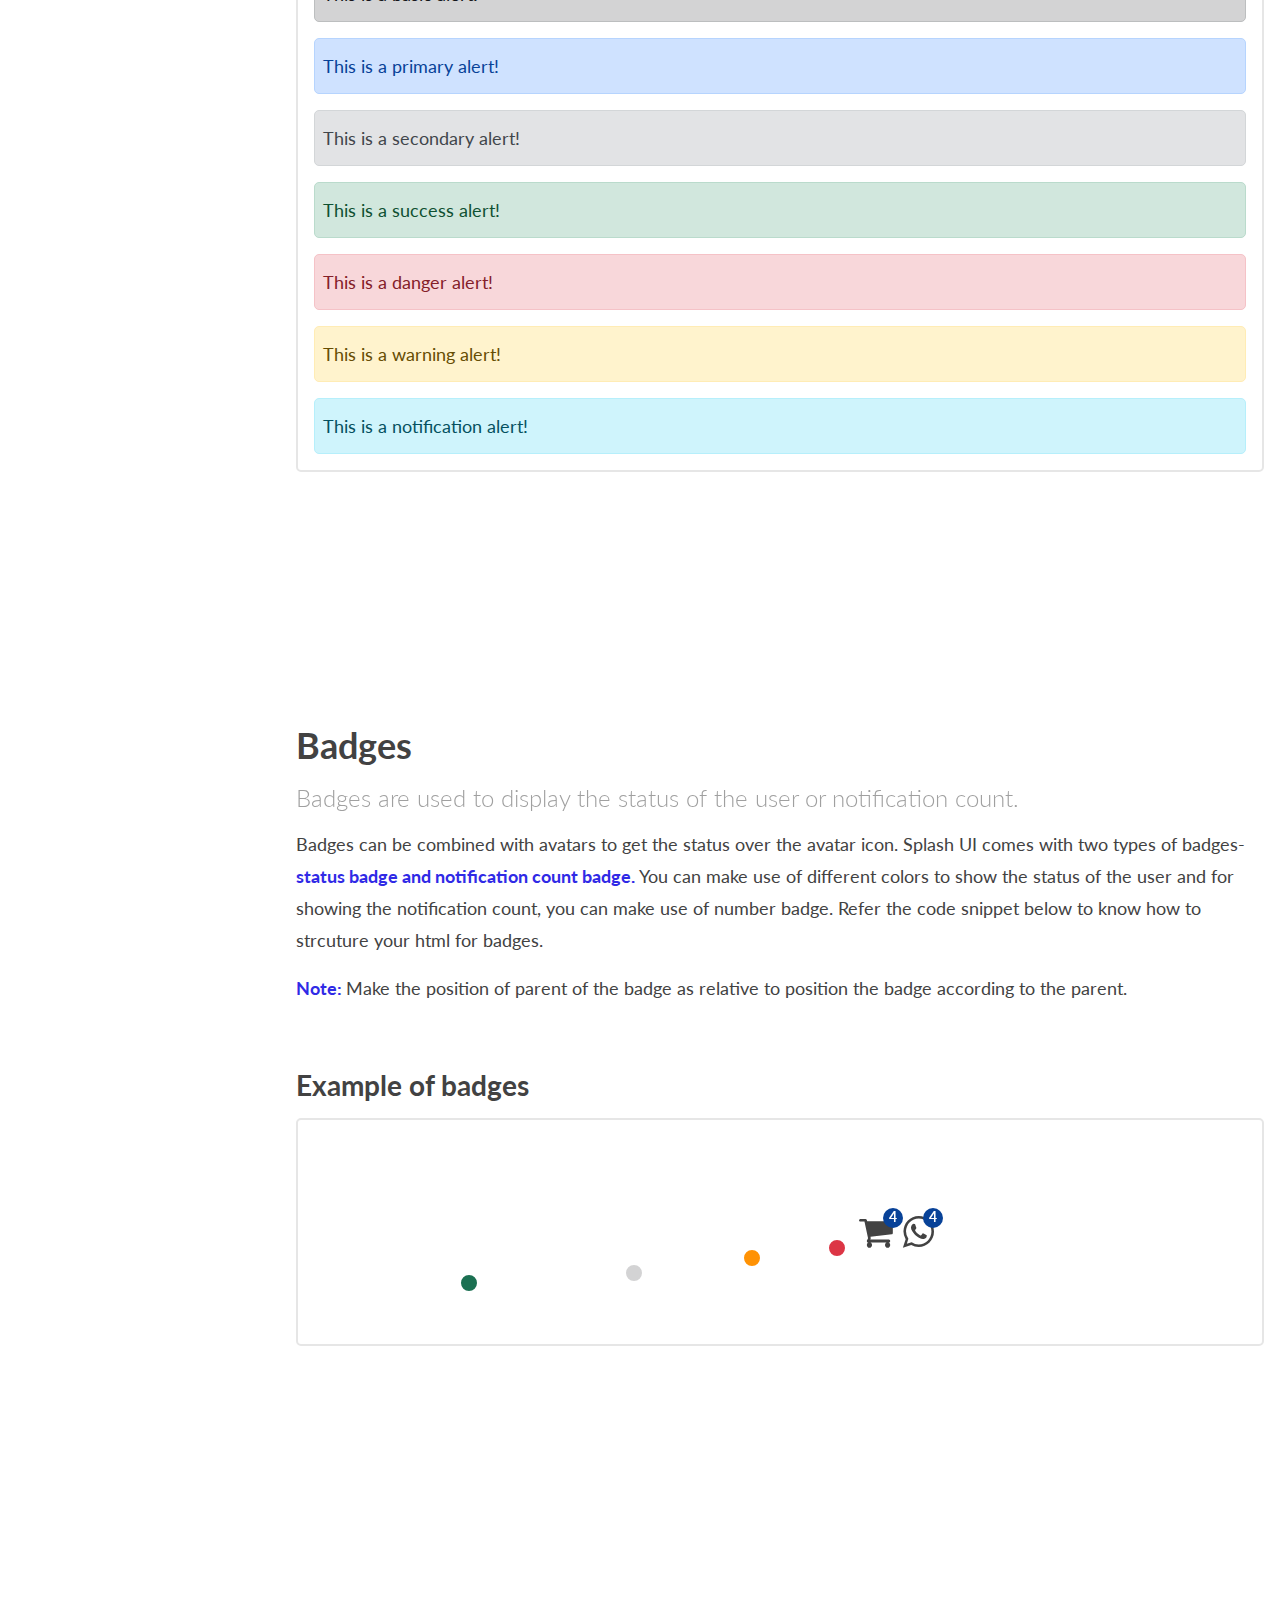
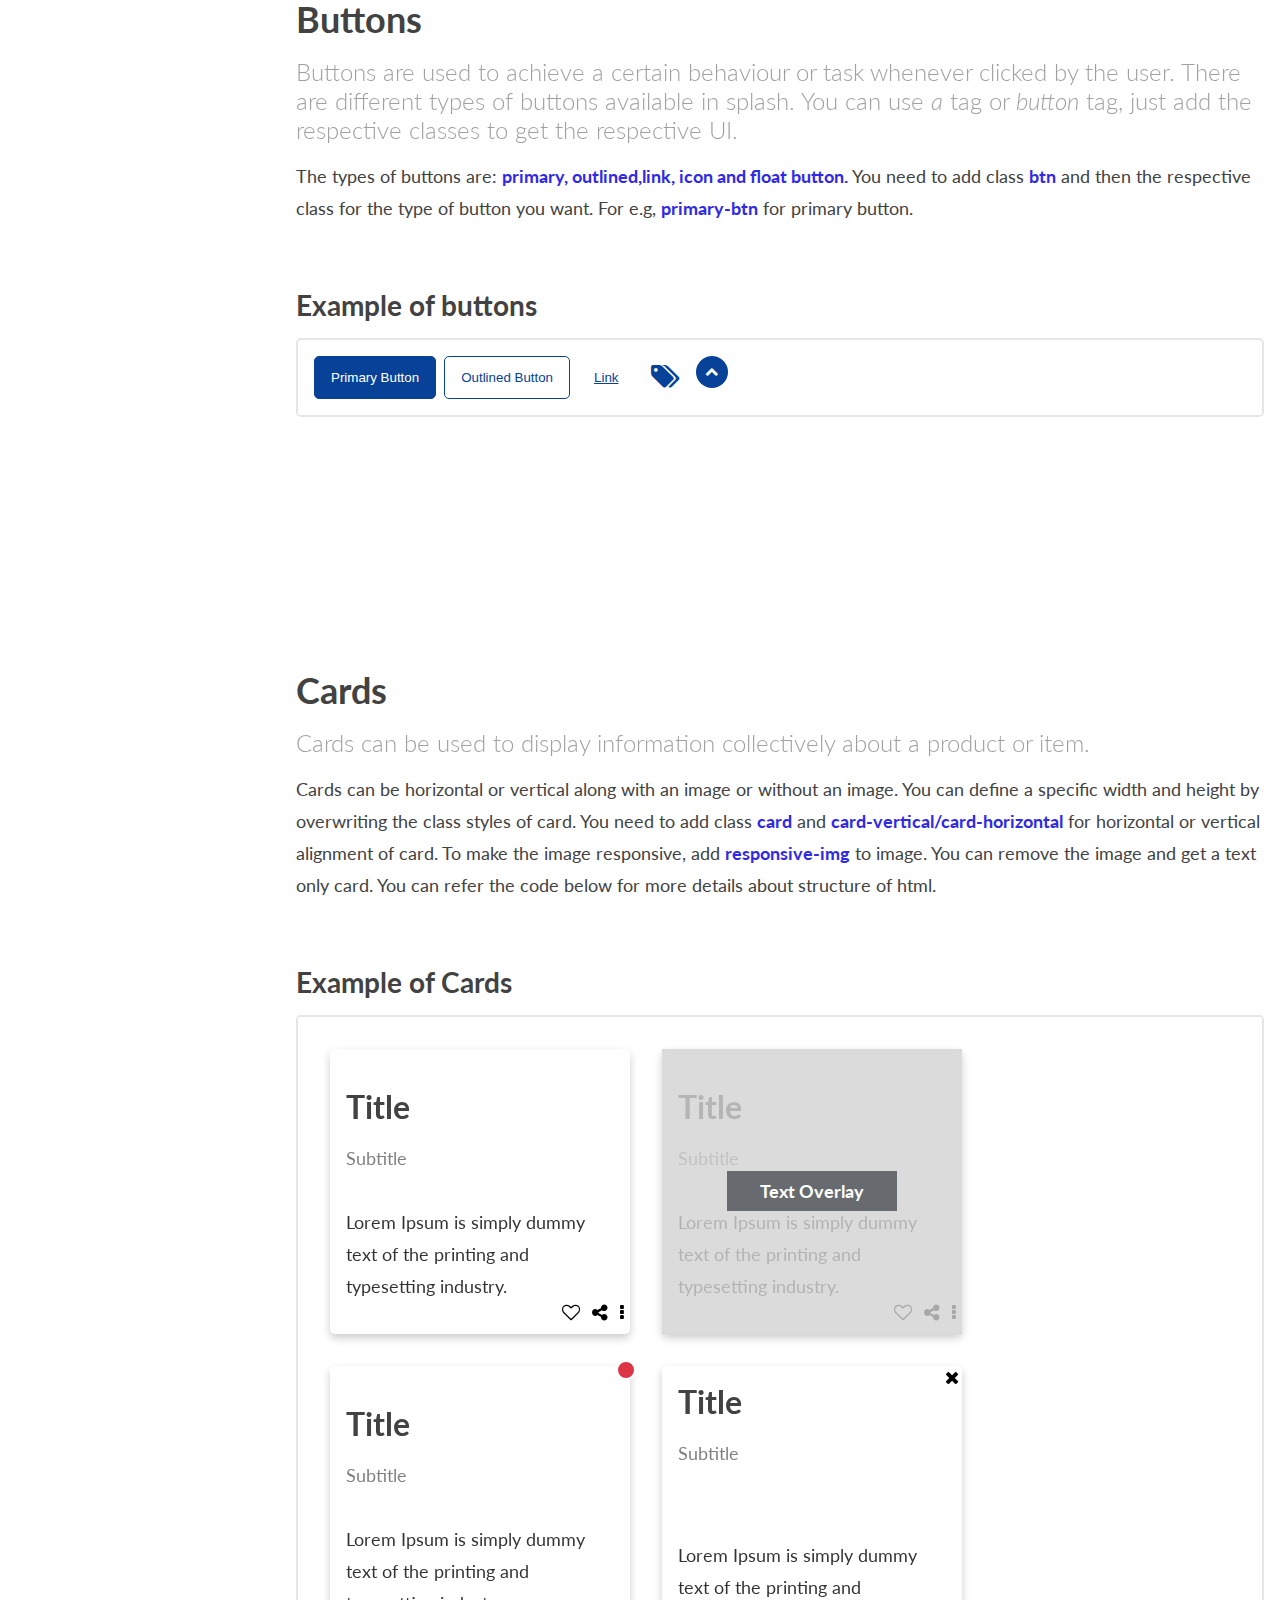
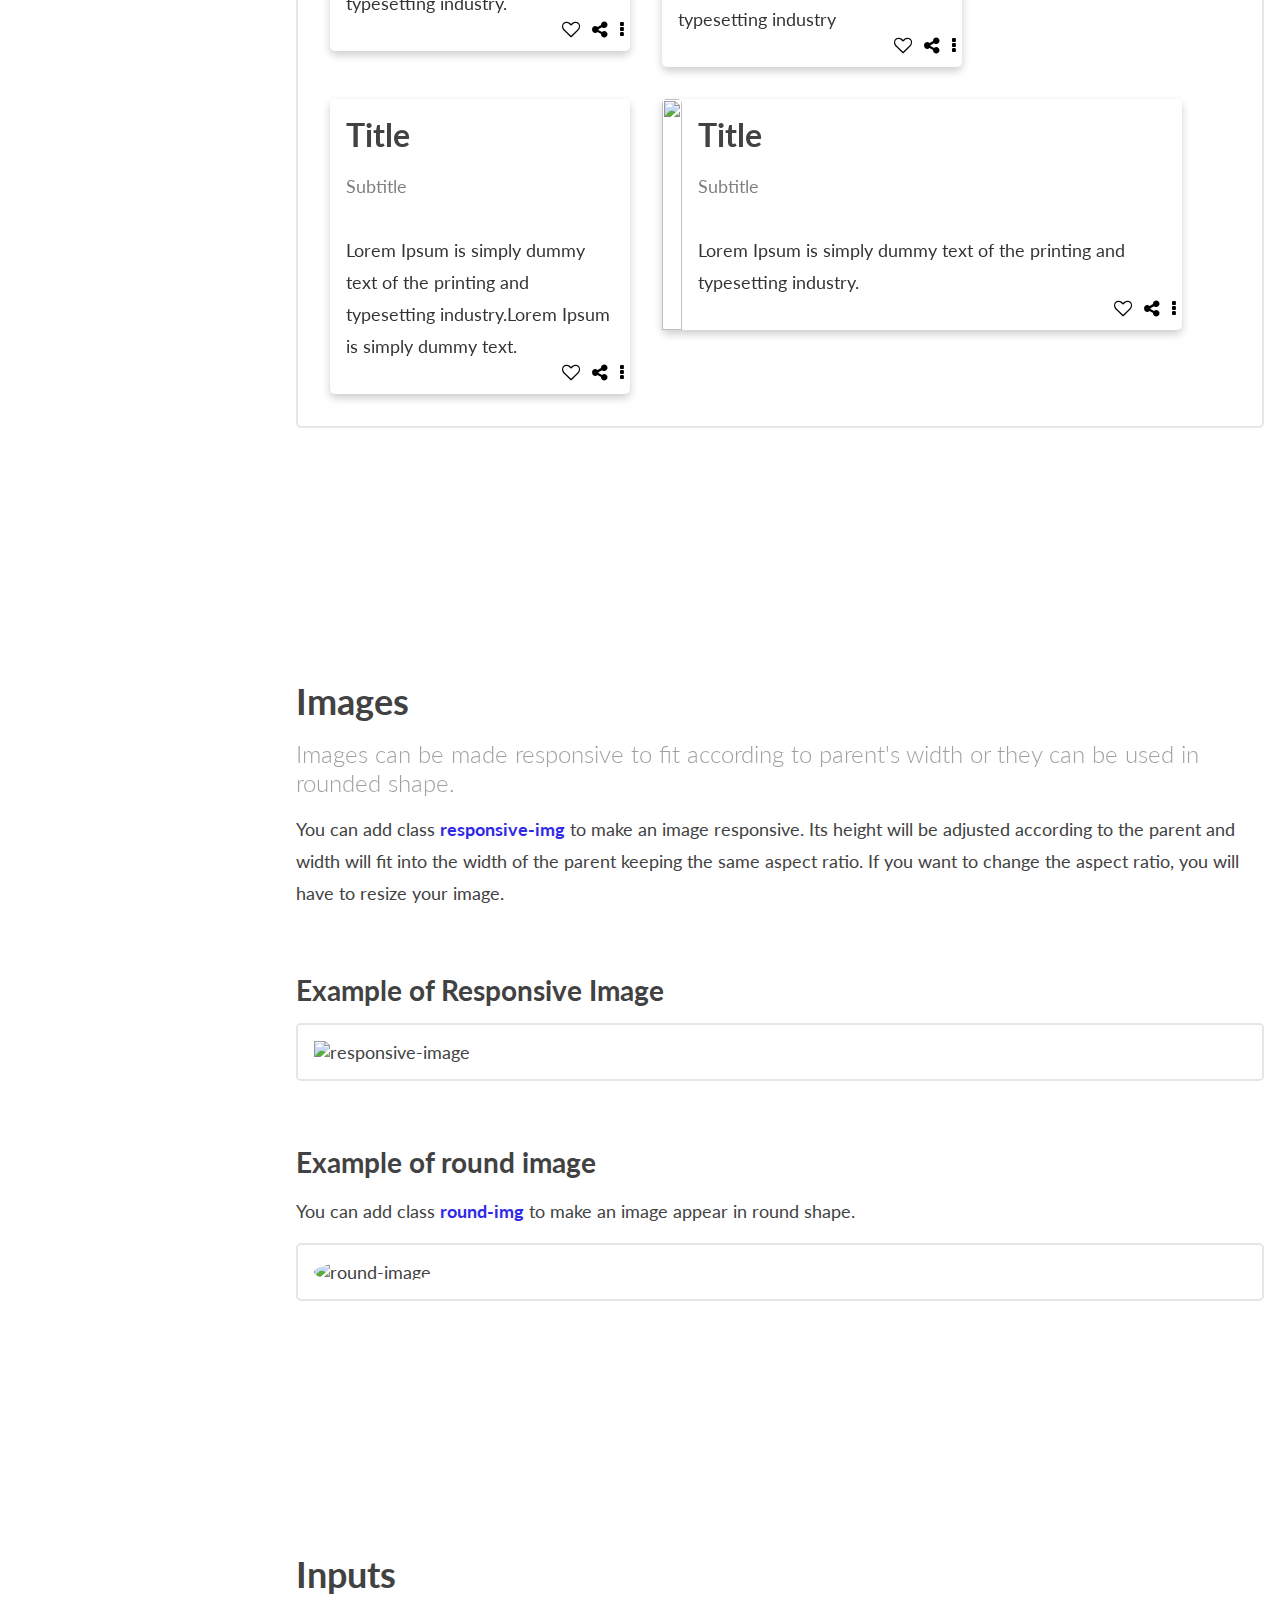
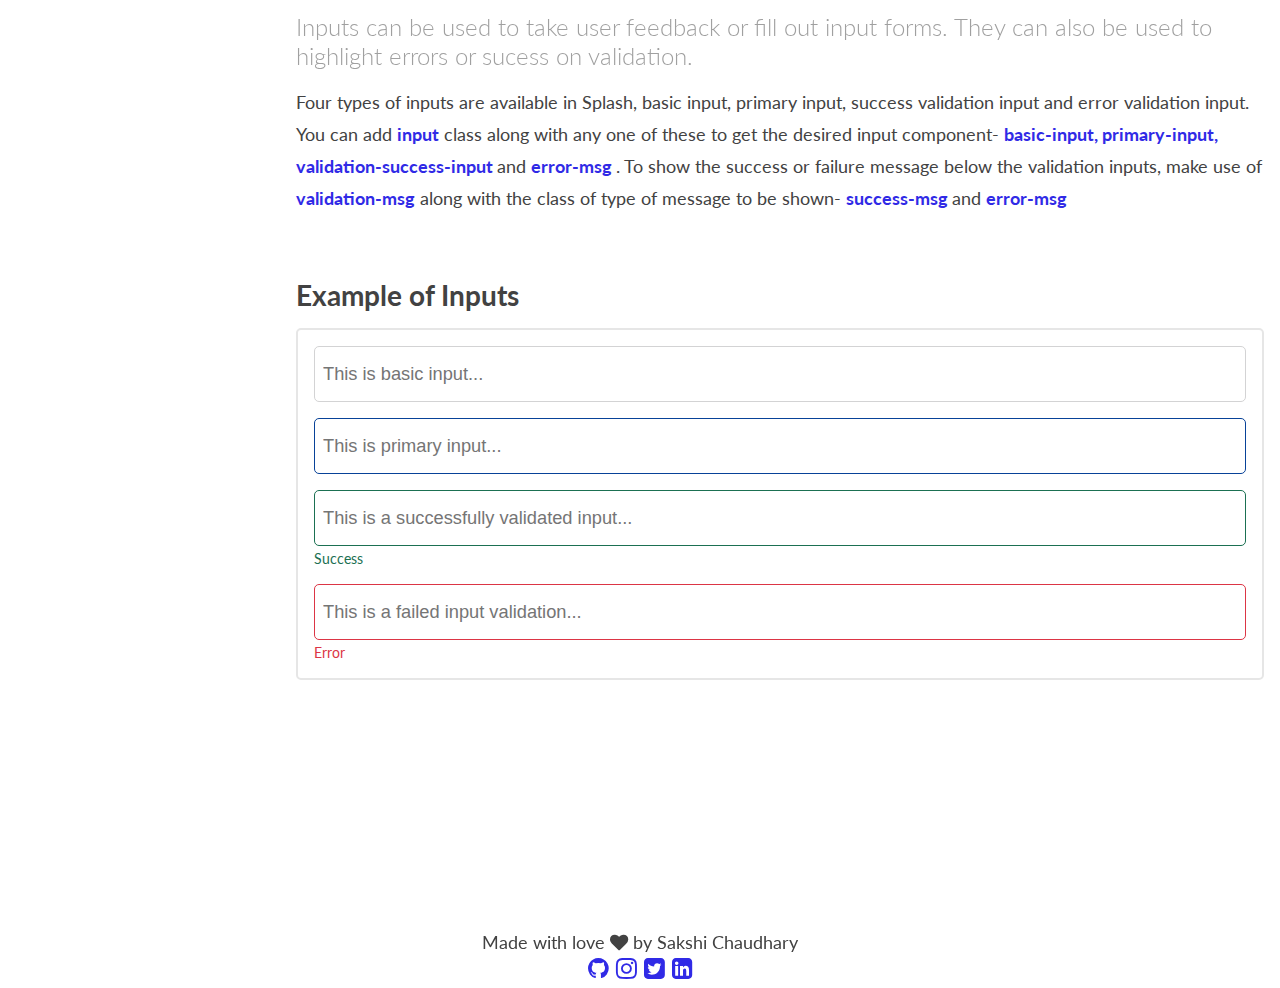
==== commit 62dda641: "Fix: Removed margin to resolve UI issue on mobile" ====
--- a/docs.html
+++ b/docs.html
@@ -103,7 +103,7 @@
             </div>
           </div>
         </div>
-        <main class="main-content-wrapper ml-8">
+        <main class="main-content-wrapper">
           <section id="overview">
             <h1 class="text-center">Get started with Splash UI</h1>
             <p>
--- a/index.css
+++ b/index.css
@@ -31,7 +31,6 @@
   font-family: "Lato", sans-serif;
   background-color: var(--bg-color);
   color: var(--font-color);
-  margin: 0 1rem;
   font-size: calc(1rem + 0.25vh);
   overflow-x: hidden;
 }
@@ -52,7 +51,7 @@
 .header-wrapper {
   align-items: center;
   flex-wrap: wrap;
-  padding: 10px 0px;
+  padding: 10px;
   position: sticky;
   top: 0;
   right: 0;
@@ -103,8 +102,7 @@
   max-width: 64rem;
   margin-left: auto;
   margin-right: auto;
-  padding-top: 1rem;
-  padding-bottom: 5rem;
+  padding:1rem 1rem 5rem 1rem;
 }
 .get-started-btn {
   background-color: var(--bg-color);
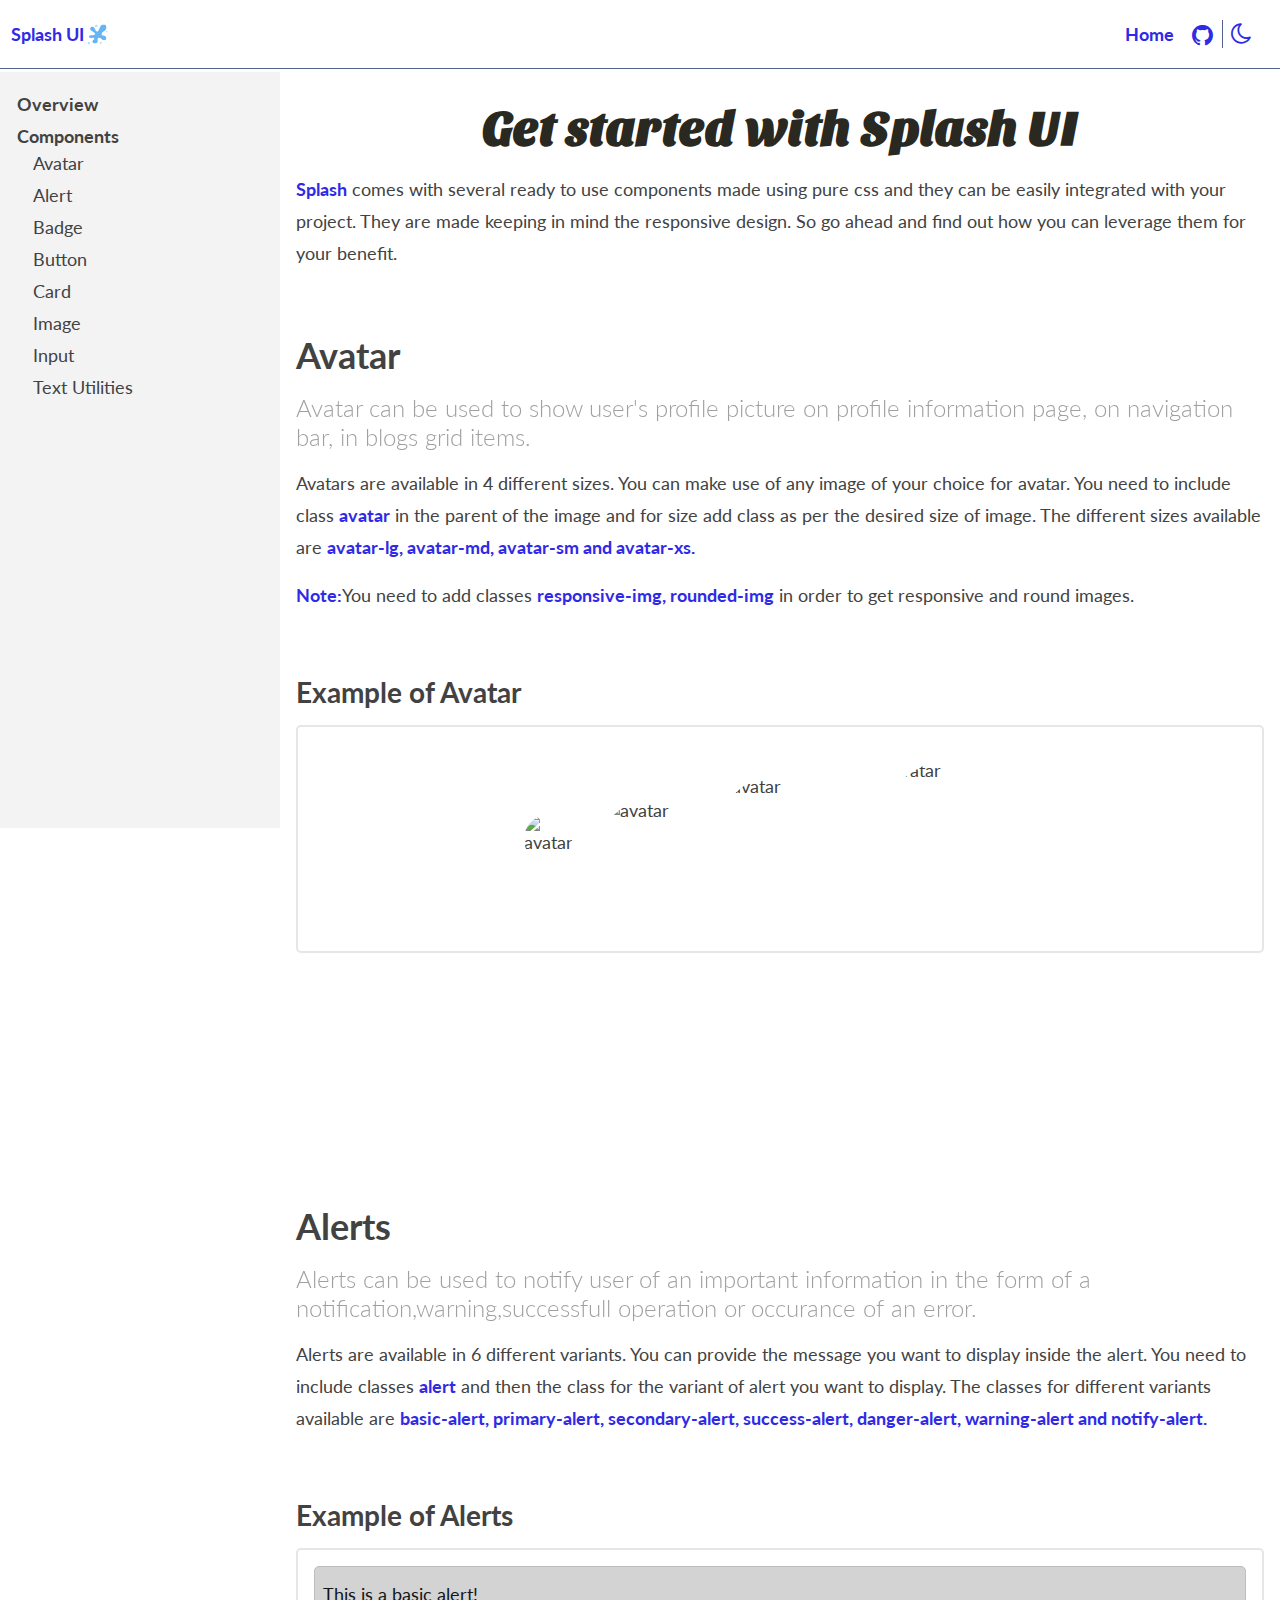
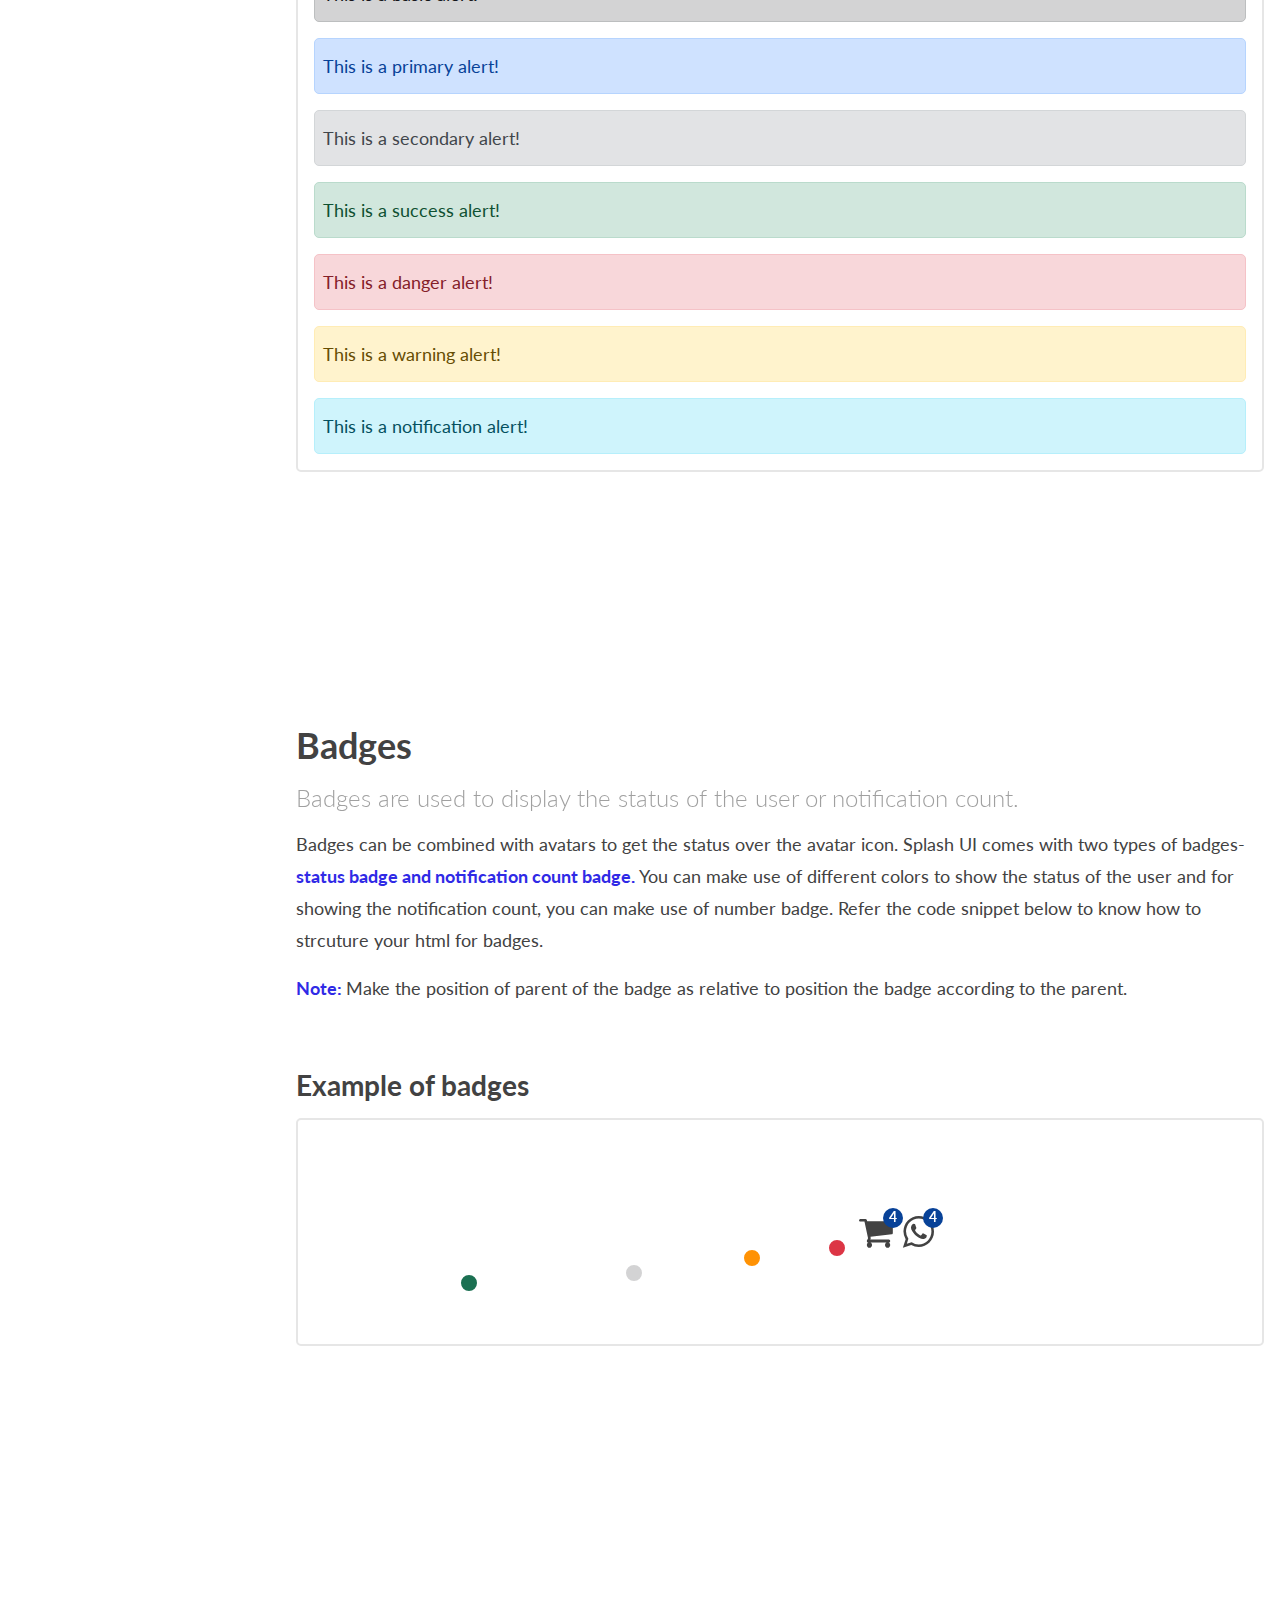
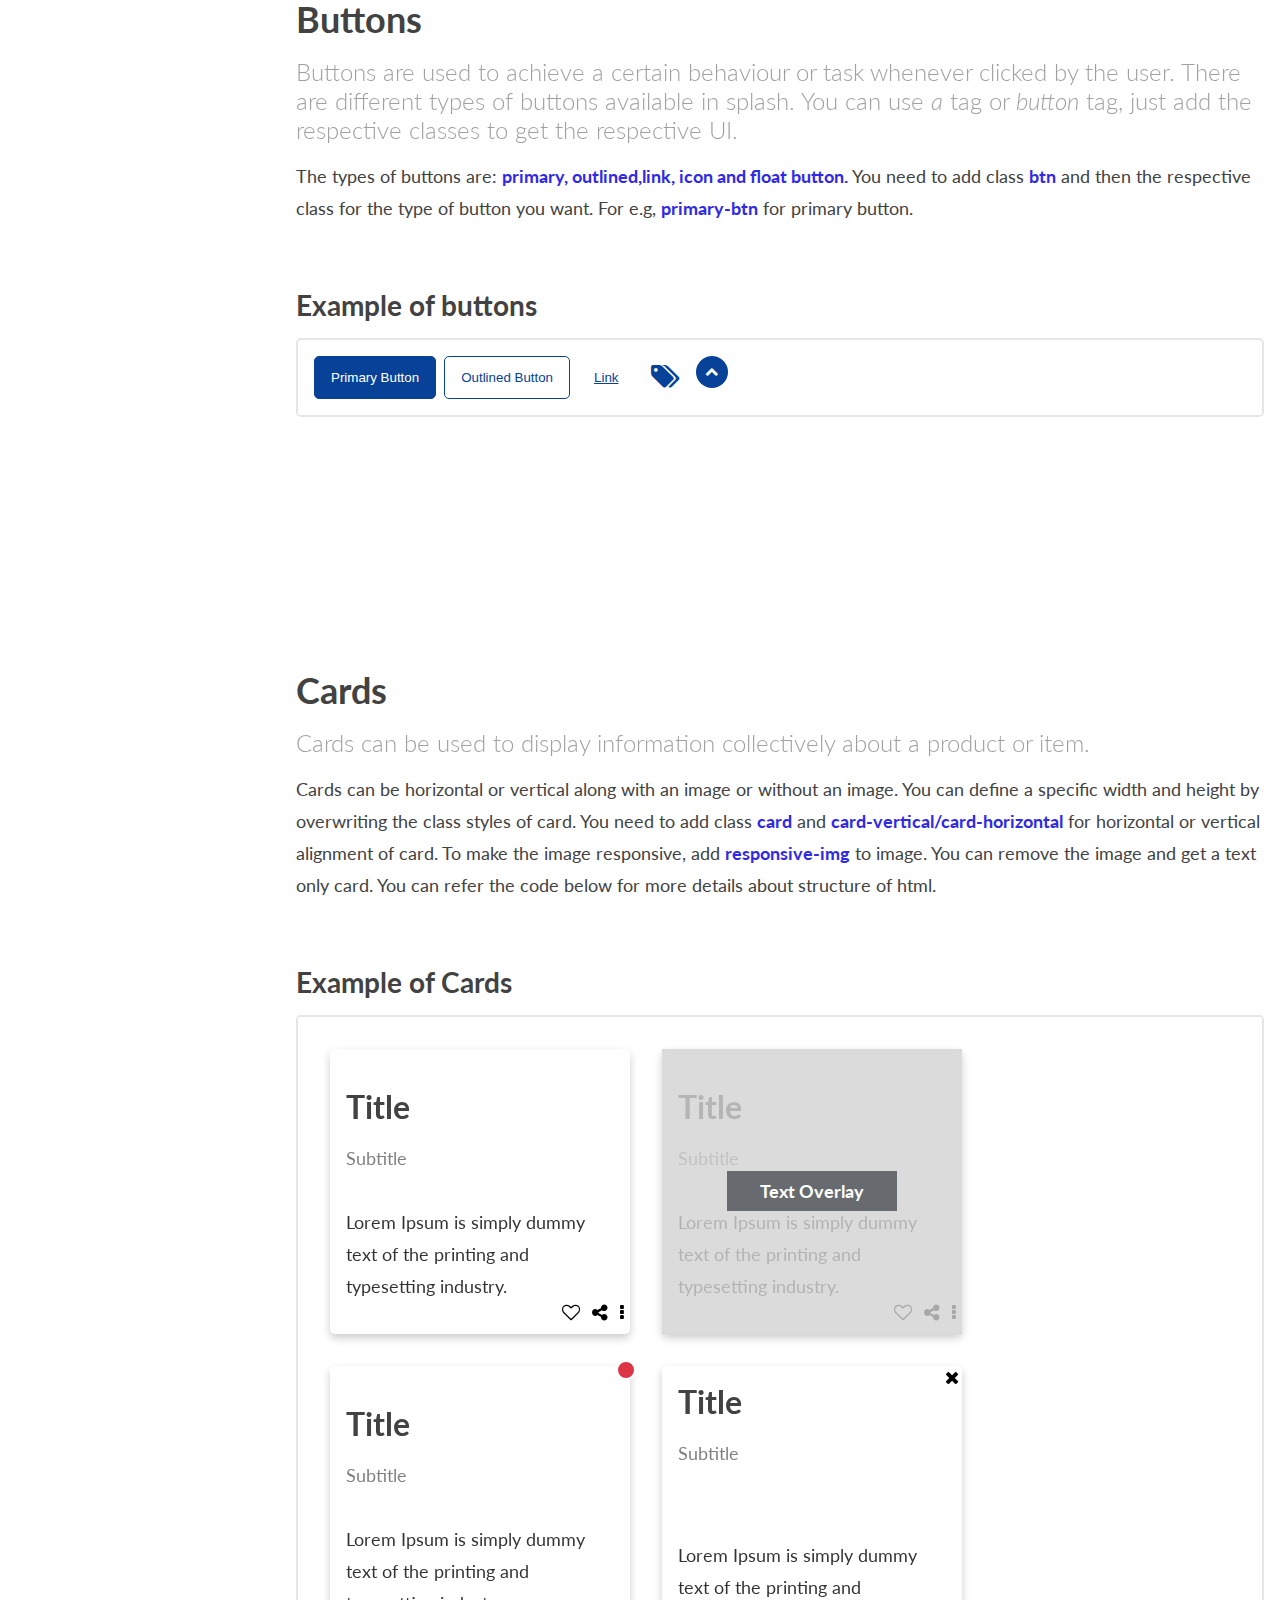
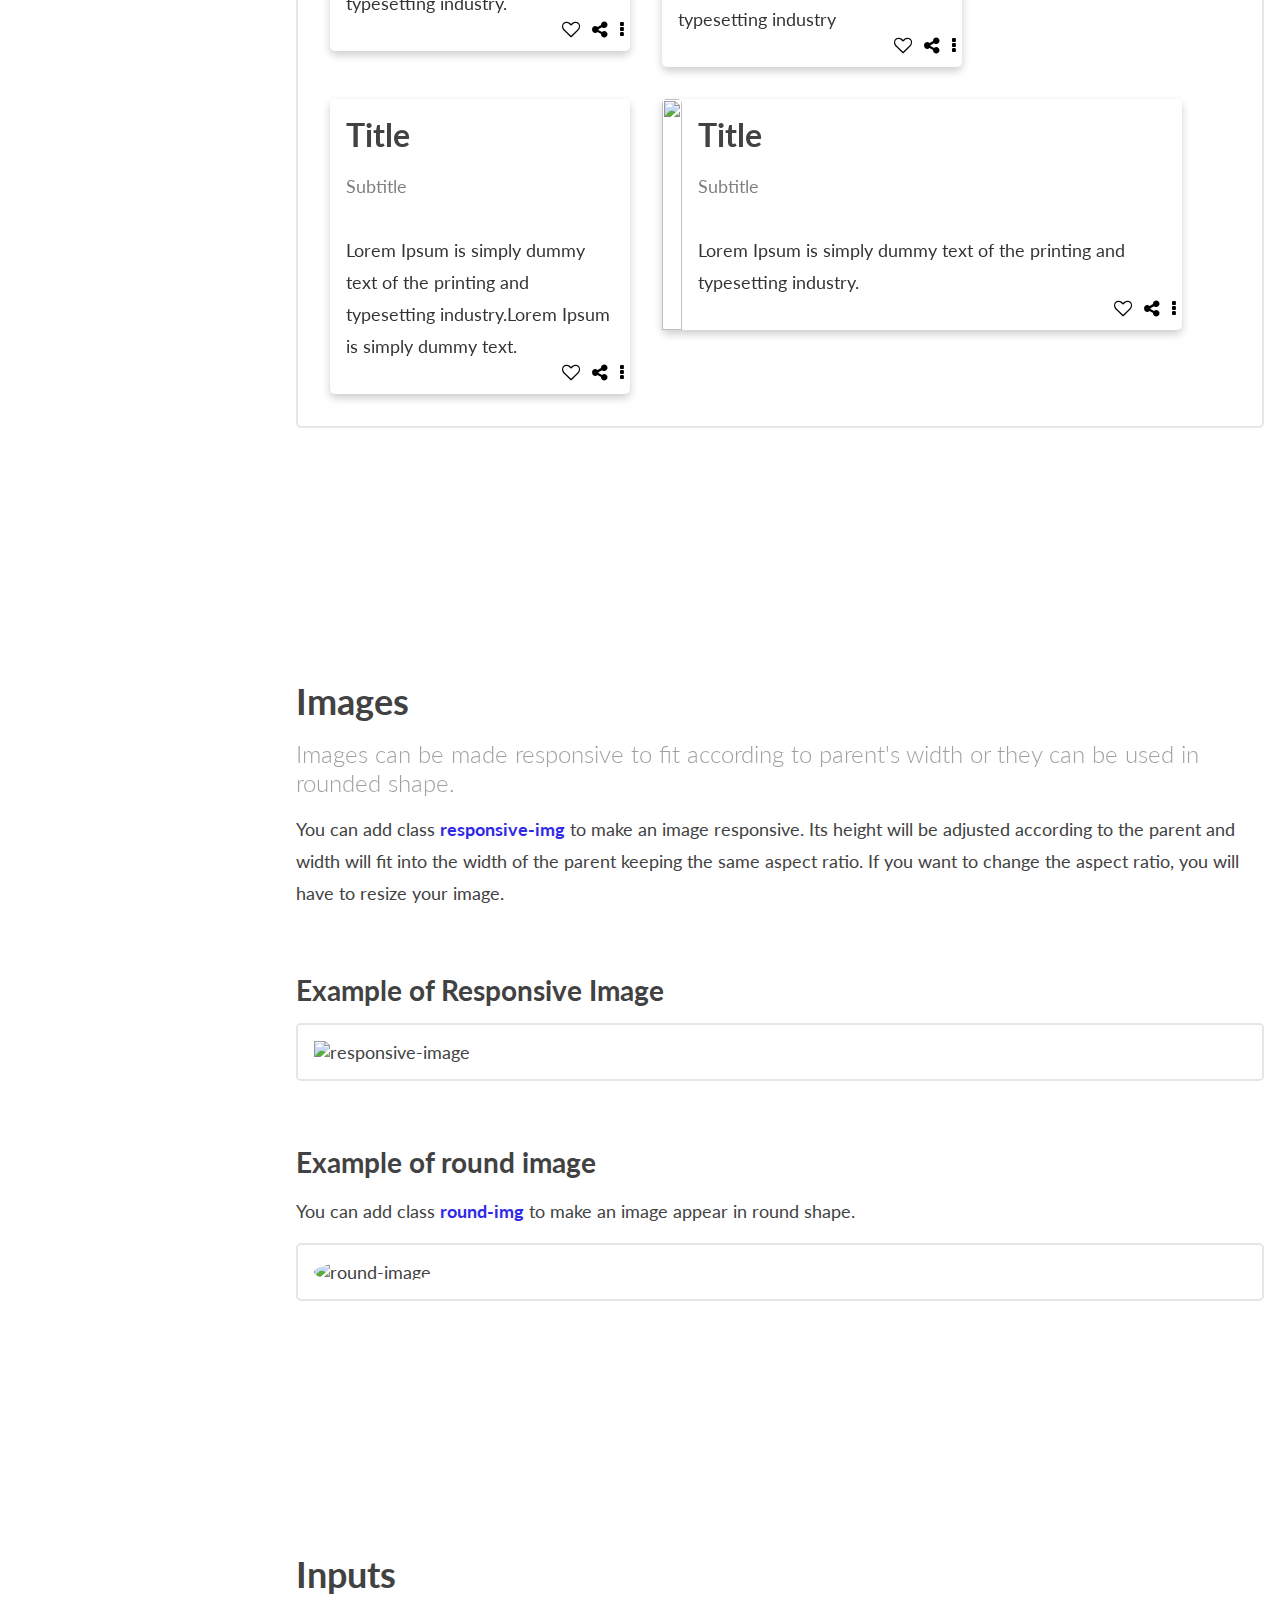
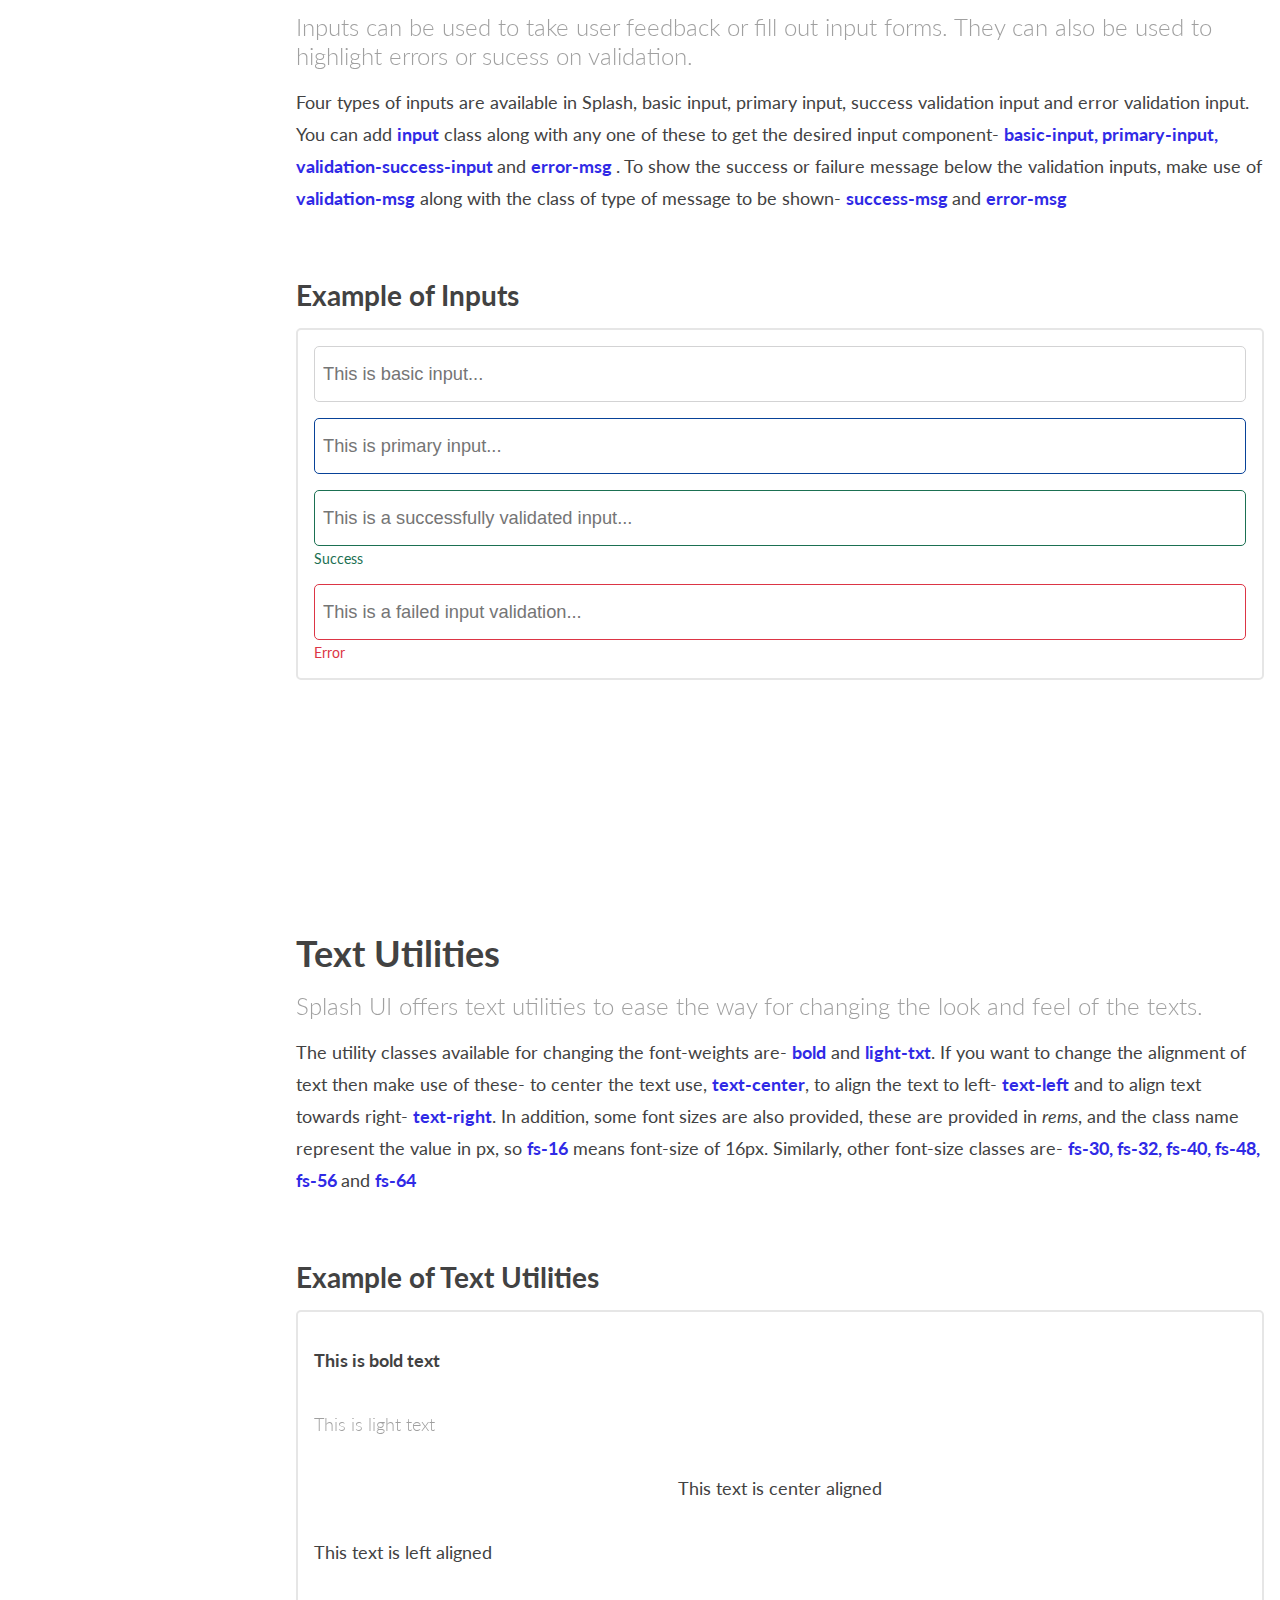
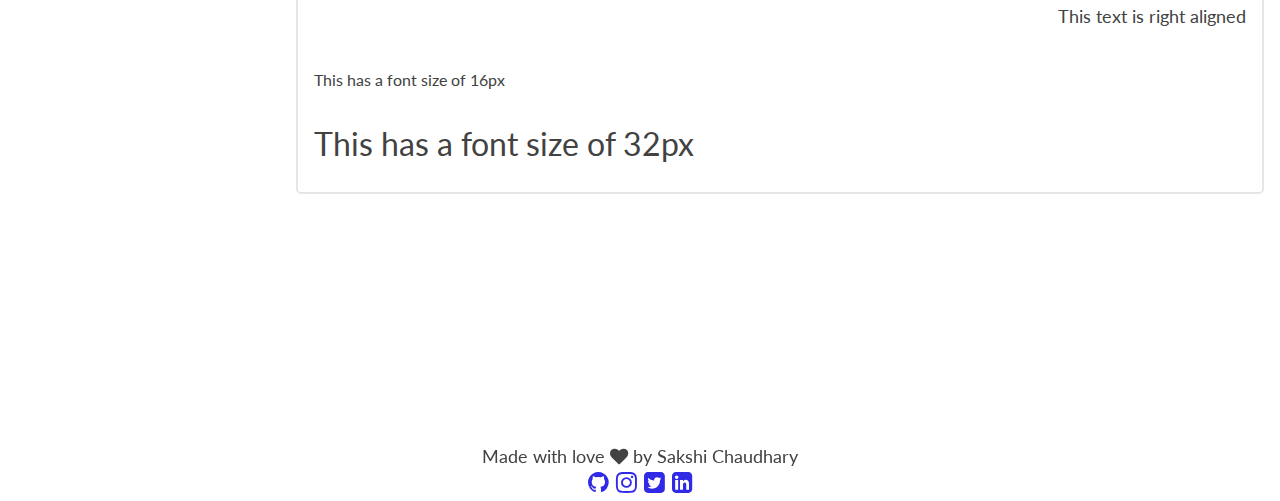
==== commit 90108bfe: "Feat:Added text utilities" ====
--- a/docs.html
+++ b/docs.html
@@ -19,11 +19,11 @@
     <div class="page-container">
       <header class="header-wrapper bottom-border">
         <button
-        class="hamburger-menu-btn borderless-btn hide"
-        id="toggle-side-menu"
-      >
-        <i class="fa fa-bars fa-lg" aria-hidden="true"></i>
-      </button>
+          class="hamburger-menu-btn borderless-btn hide"
+          id="toggle-side-menu"
+        >
+          <i class="fa fa-bars fa-lg" aria-hidden="true"></i>
+        </button>
         <div class="header-logo">
           <a href="index.html">Splash UI</a>
           <img src="./splash.png" class="icon" />
@@ -73,6 +73,7 @@
               <li class="no-bullets-li"><a href="#cards">Card</a></li>
               <li class="no-bullets-li"><a href="#images">Image</a></li>
               <li class="no-bullets-li"><a href="#inputs">Input</a></li>
+              <li class="no-bullets-li"><a href="#text">Text Utilities</a></li>
             </ul>
           </div>
         </nav>
@@ -98,6 +99,9 @@
                   <li class="no-bullets-li"><a href="#cards">Card</a></li>
                   <li class="no-bullets-li"><a href="#images">Image</a></li>
                   <li class="no-bullets-li"><a href="#inputs">Input</a></li>
+                  <li class="no-bullets-li">
+                    <a href="#text">Text Utilities</a>
+                  </li>
                 </ul>
               </div>
             </div>
@@ -167,11 +171,11 @@
               </div>
             </div>
             <div class="code-example">
-              <div class="code-snippet" >
+              <div class="code-snippet">
                 <code>
                   <iframe
                     src="https://www.thiscodeworks.com/embed/61f8c8131e1df40015379357"
-                    style="width: 100%; height: auto;"
+                    style="width: 100%; height: auto"
                     frameborder="0"
                   ></iframe>
                 </code>
@@ -682,6 +686,53 @@
                 <code>
                   <iframe
                     src="https://www.thiscodeworks.com/embed/61fb5aba6ab14d0015c32cde"
+                    style="width: 100%; height: auto"
+                    frameborder="0"
+                  ></iframe>
+                </code>
+              </div>
+            </div>
+          </section>
+          <section id="text" class="mt-64">
+            <h2>Text Utilities</h2>
+            <h5 class="light-txt">
+              Splash UI offers text utilities to ease the way for changing the
+              look and feel of the texts.
+            </h5>
+            <p>
+              The utility classes available for changing the font-weights are-
+              <span class="highlight-text">bold</span> and
+              <span class="highlight-text">light-txt</span>. If you want to
+              change the alignment of text then make use of these- to center the
+              text use, <span class="highlight-text">text-center</span>, to
+              align the text to left-
+              <span class="highlight-text">text-left</span> and to align text
+              towards right- <span class="highlight-text">text-right</span>. In
+              addition, some font sizes are also provided, these are provided in
+              <i>rems</i>, and the class name represent the value in px, so
+              <span class="highlight-text">fs-16</span> means font-size of 16px.
+              Similarly, other font-size classes are-
+              <span class="highlight-text"
+                >fs-30, fs-32, fs-40, fs-48, fs-56
+              </span>
+              and
+              <span class="highlight-text">fs-64</span>
+            </p>
+            <h4 class="mt-64">Example of Text Utilities</h4>
+            <div class="example flex wrap column">
+              <p class="bold">This is bold text</p>
+              <p class="light-txt">This is light text</p>
+              <p class="text-center">This text is center aligned</p>
+              <p class="text-left">This text is left aligned</p>
+              <p class="text-right">This text is right aligned</p>
+              <p class="fs-16">This has a font size of 16px</p>
+              <p class="fs-32">This has a font size of 32px</p>
+            </div>
+            <div class="code-example">
+              <div class="code-snippet">
+                <code>
+                  <iframe
+                    src="https://www.thiscodeworks.com/embed/6202b34d234b8a0015700bd3"
                     style="width: 100%; height: auto"
                     frameborder="0"
                   ></iframe>
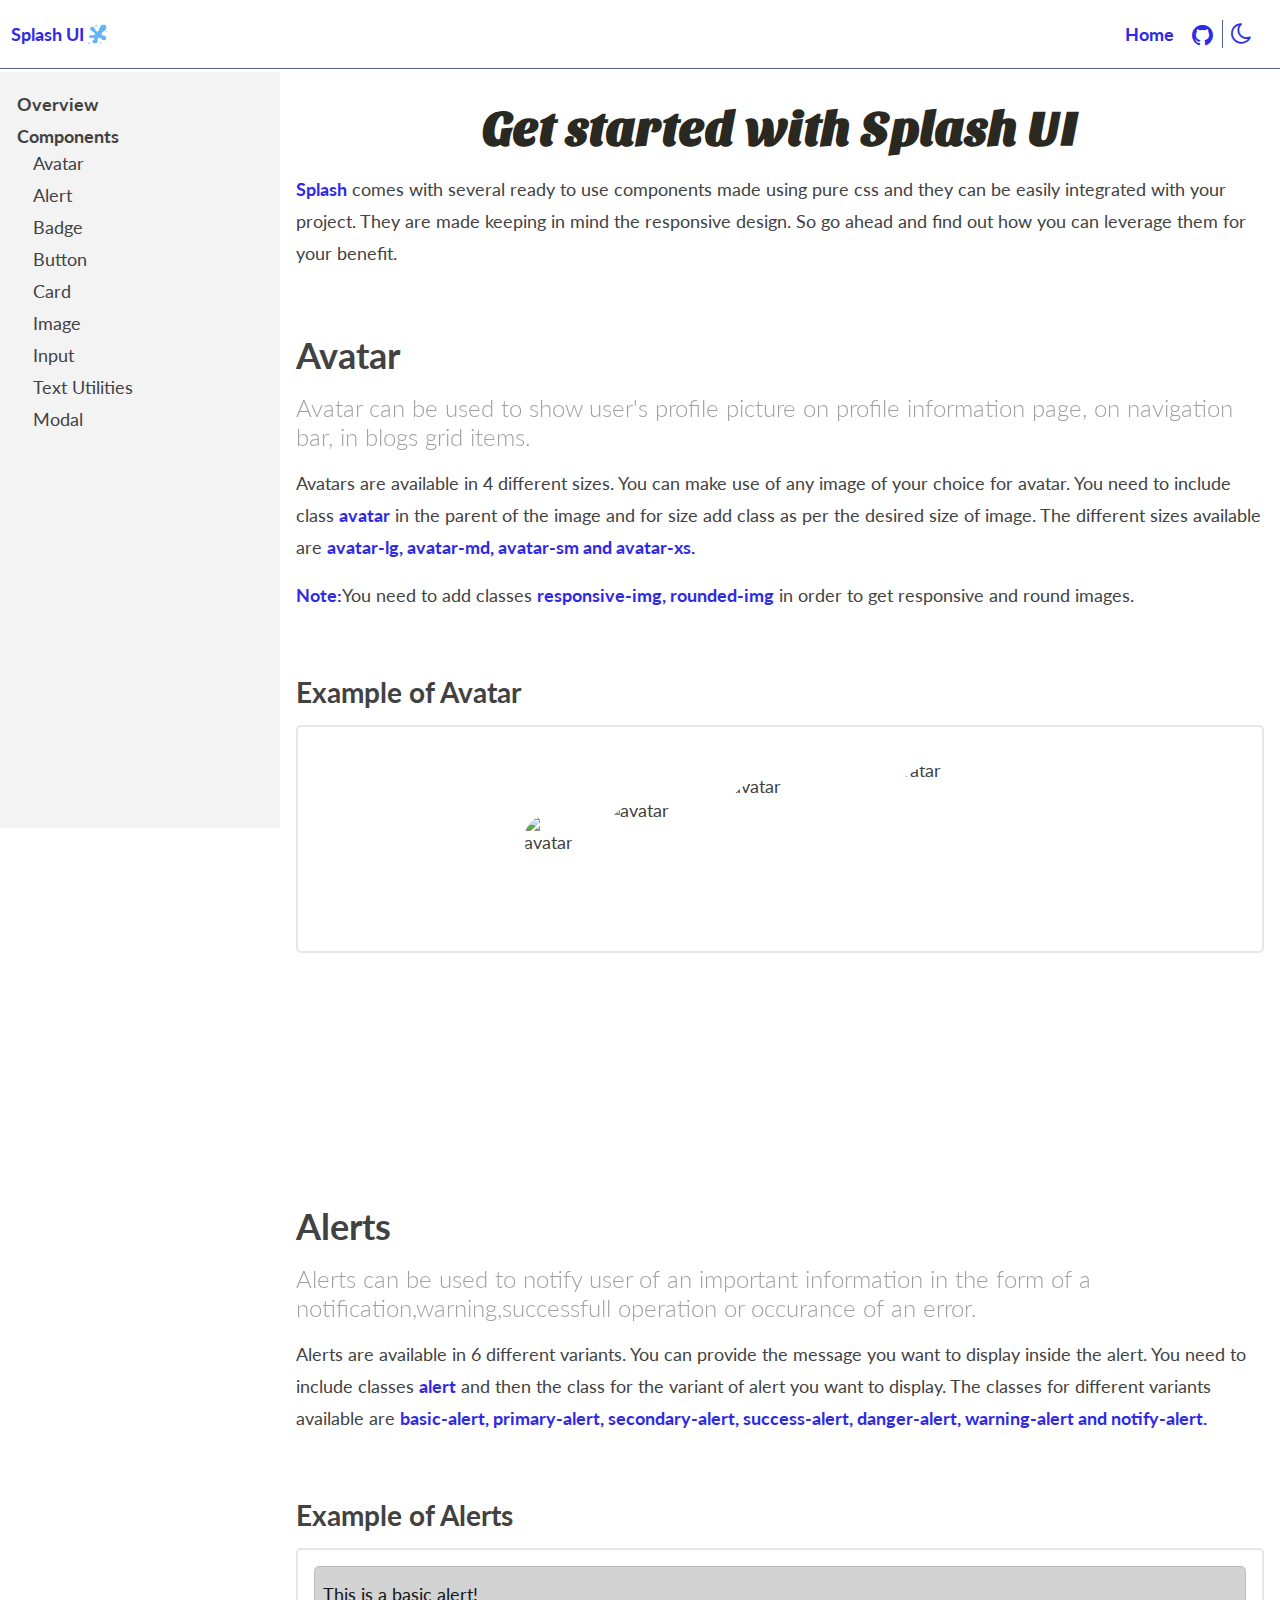
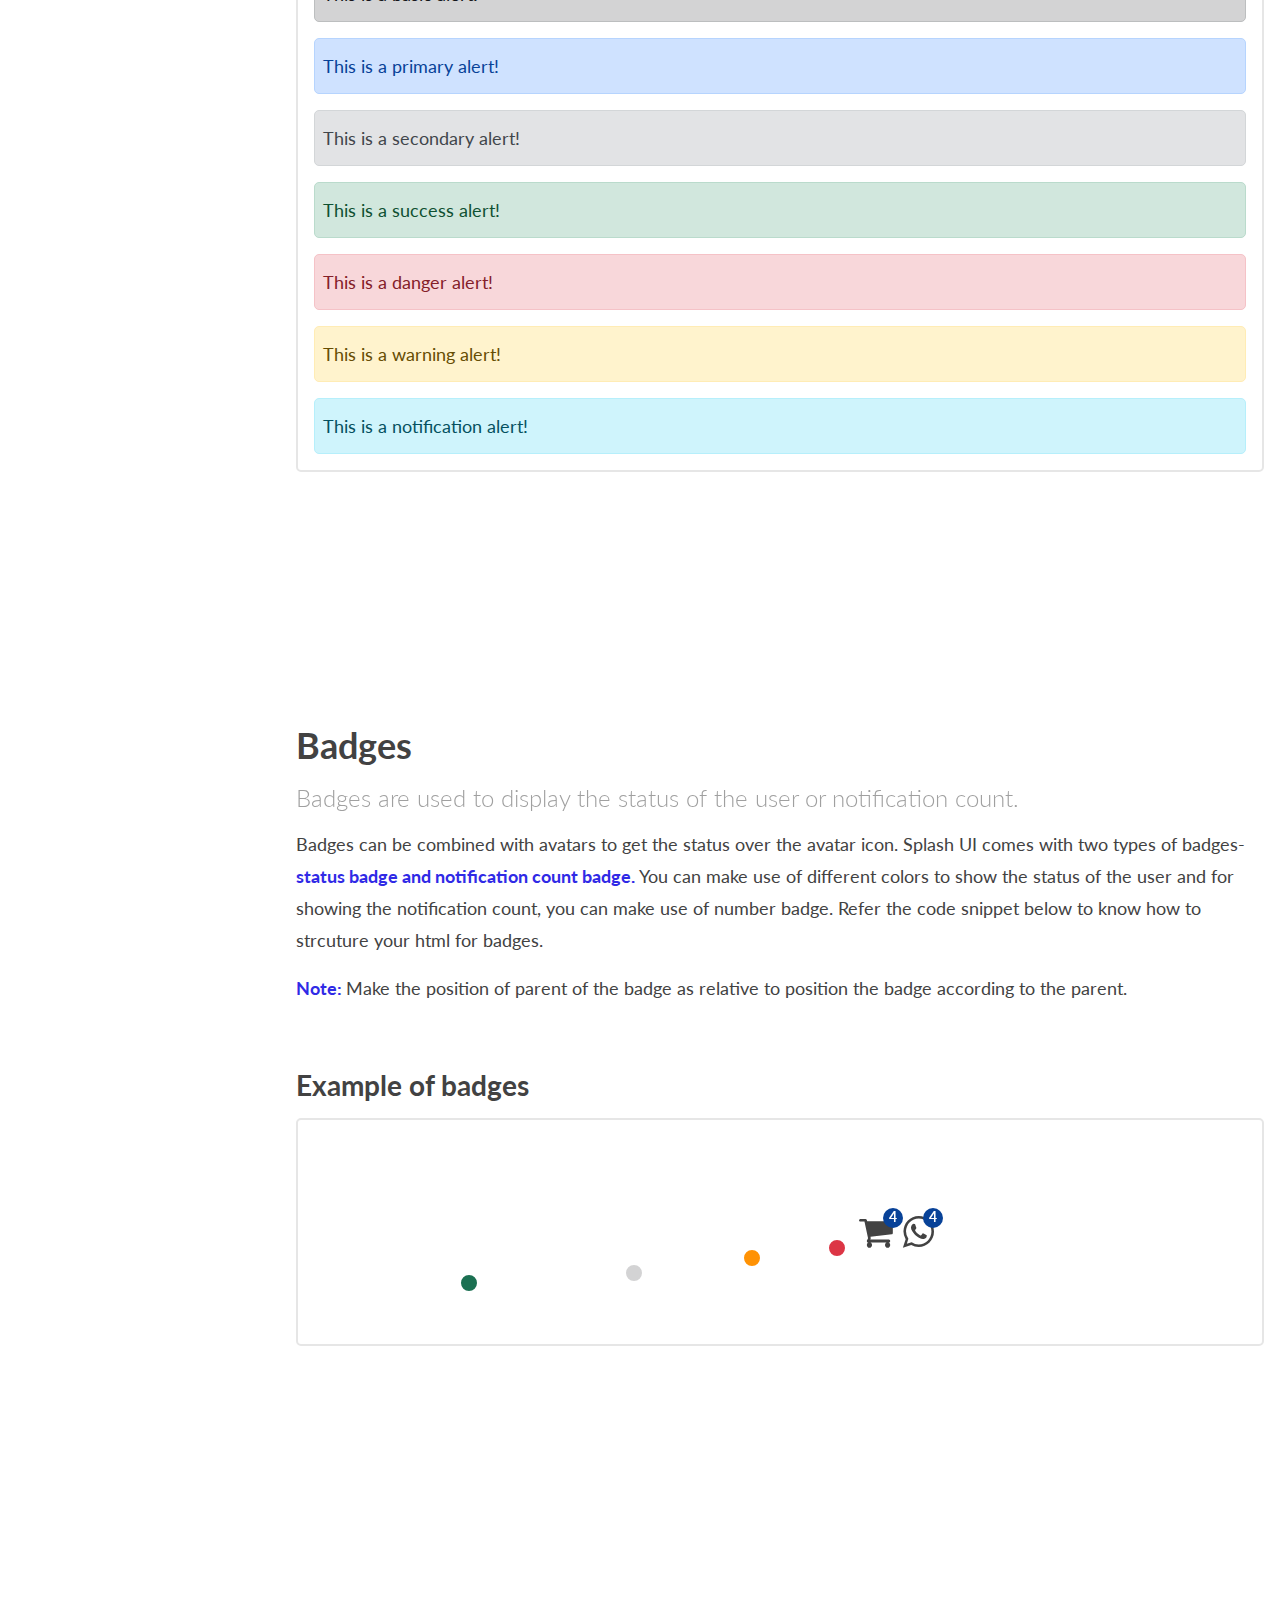
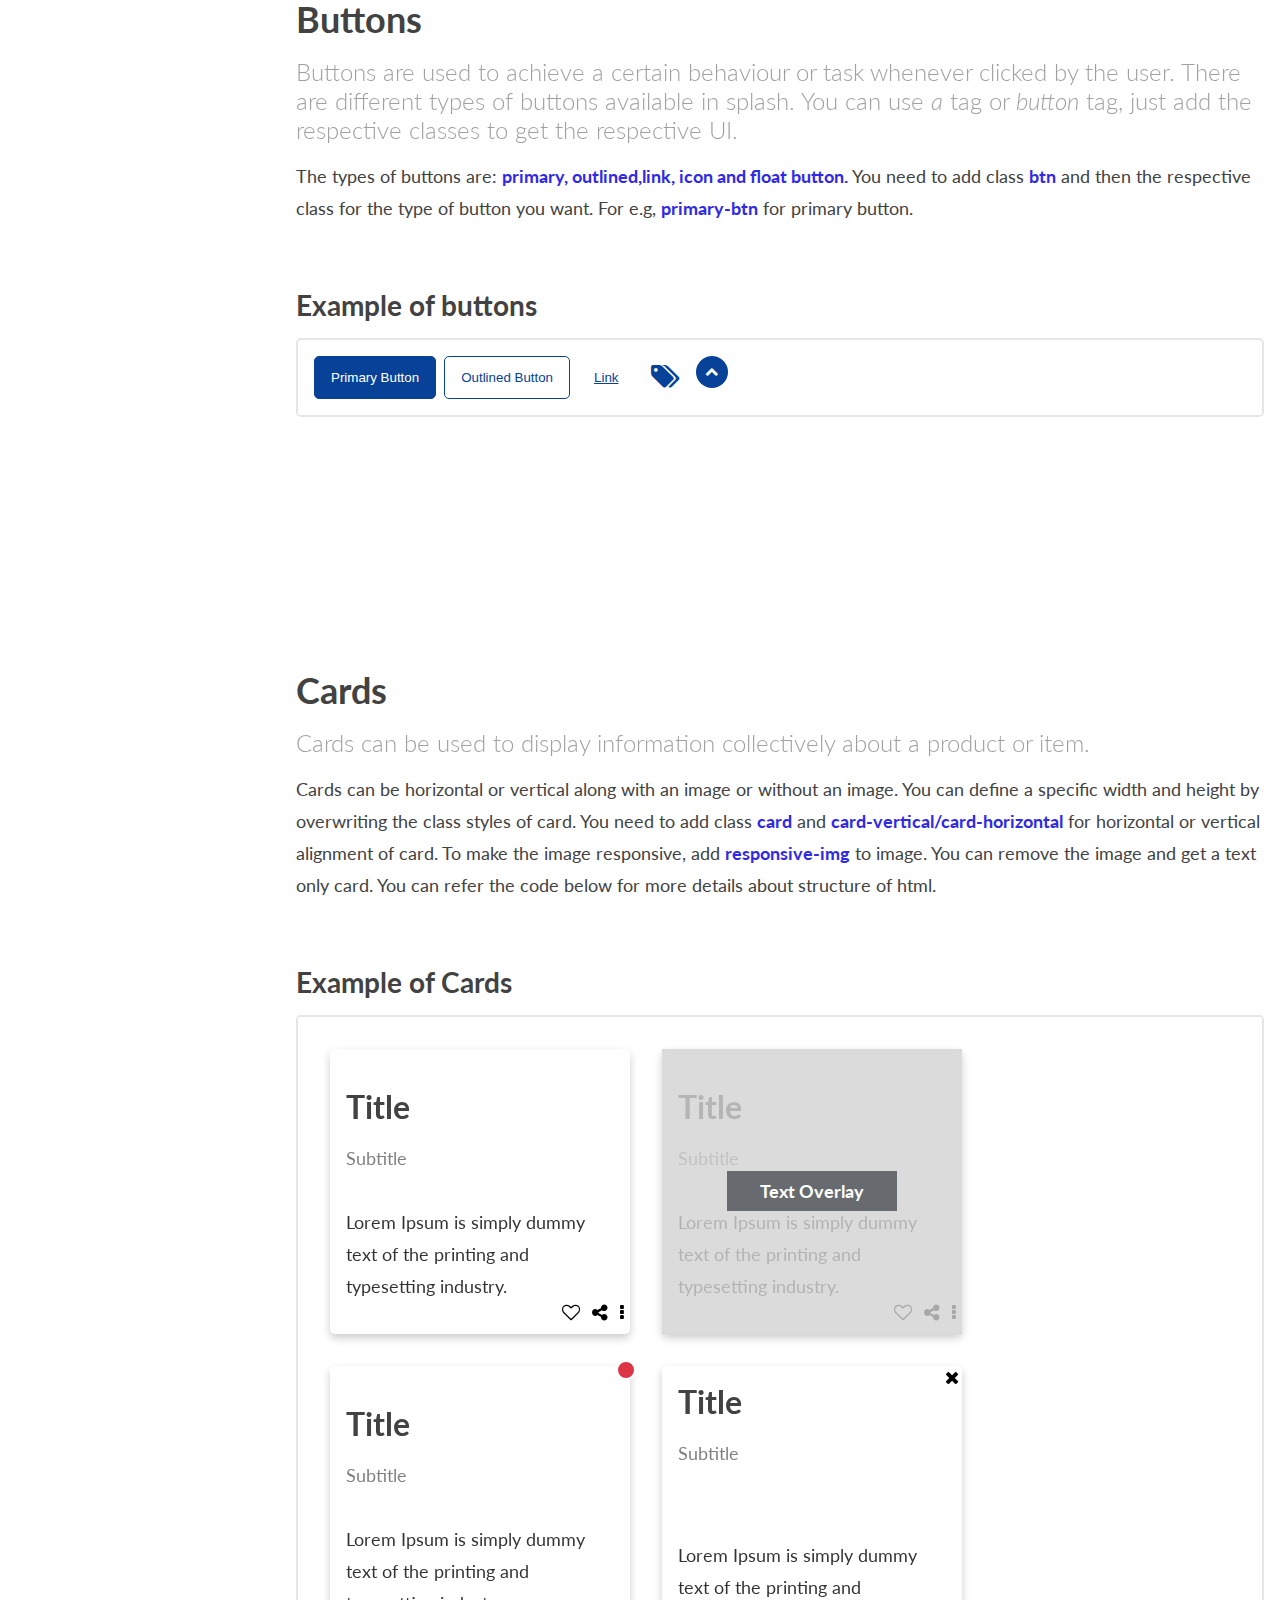
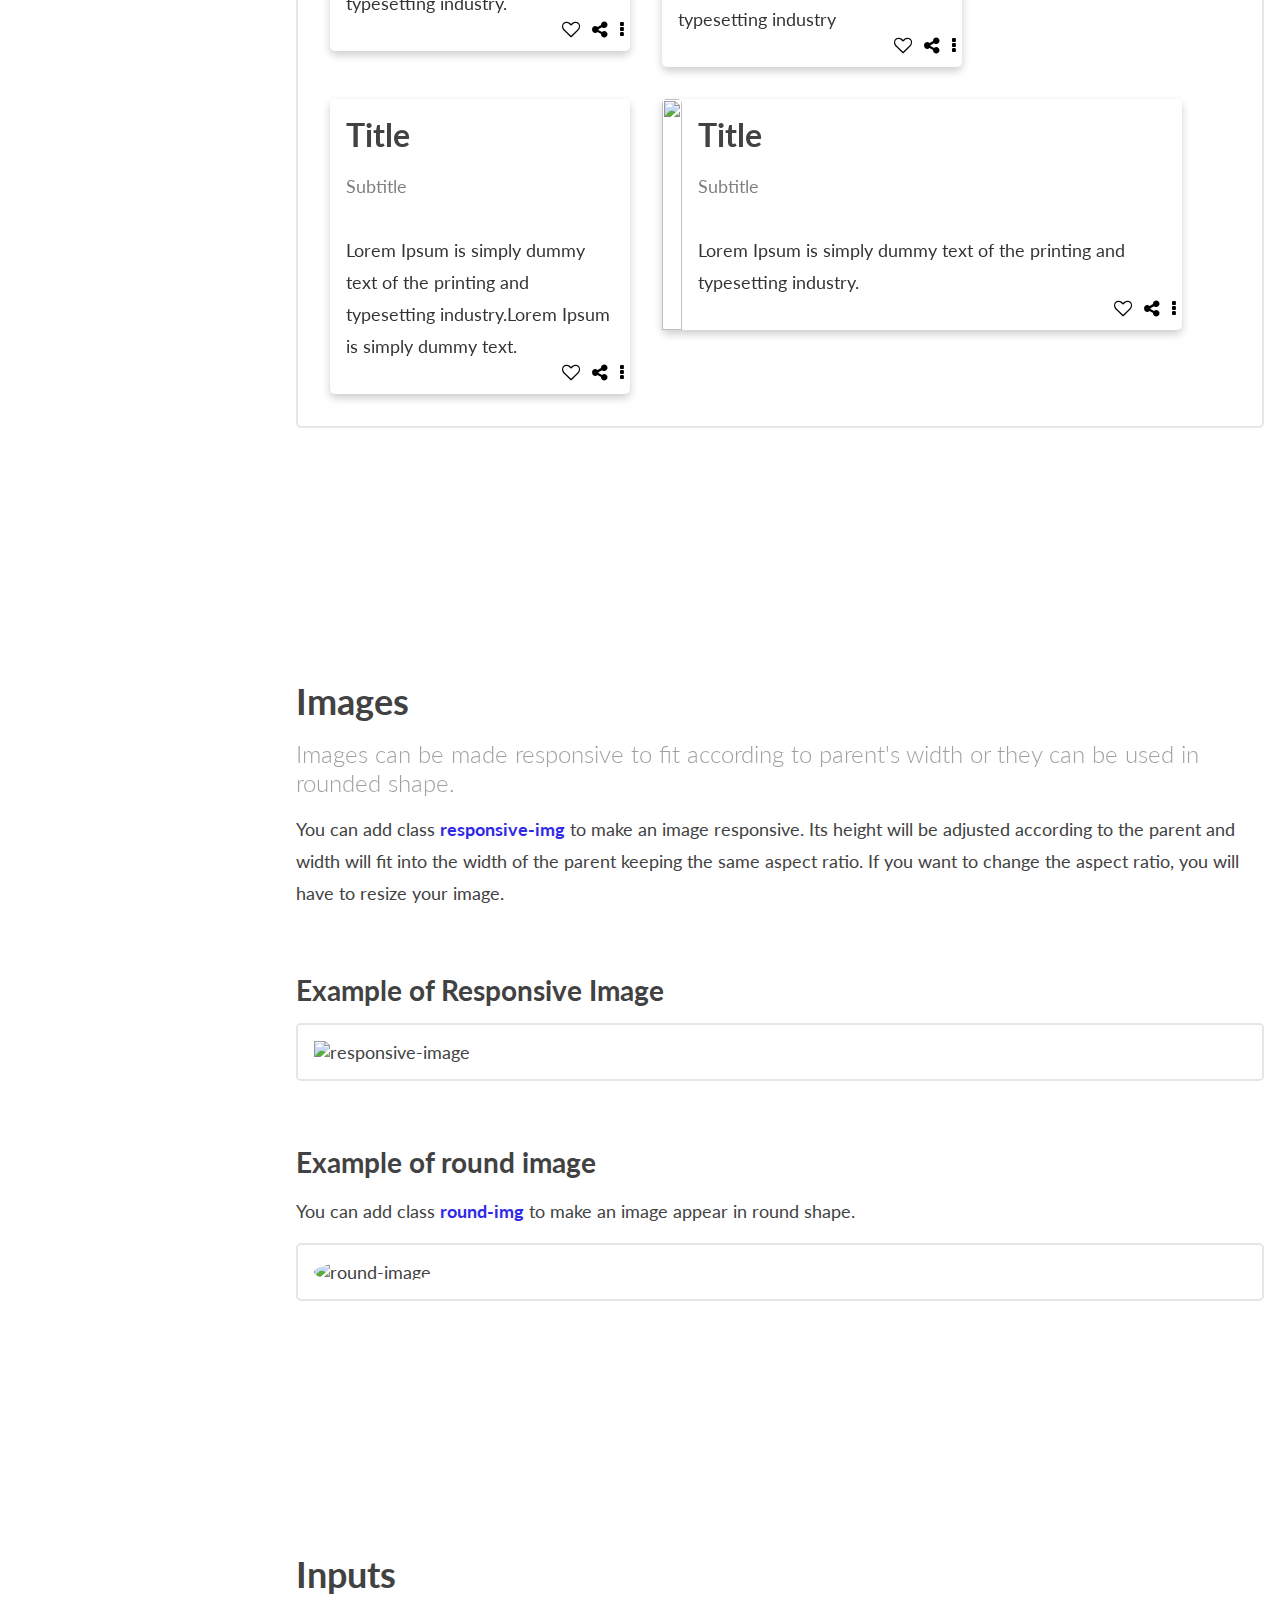
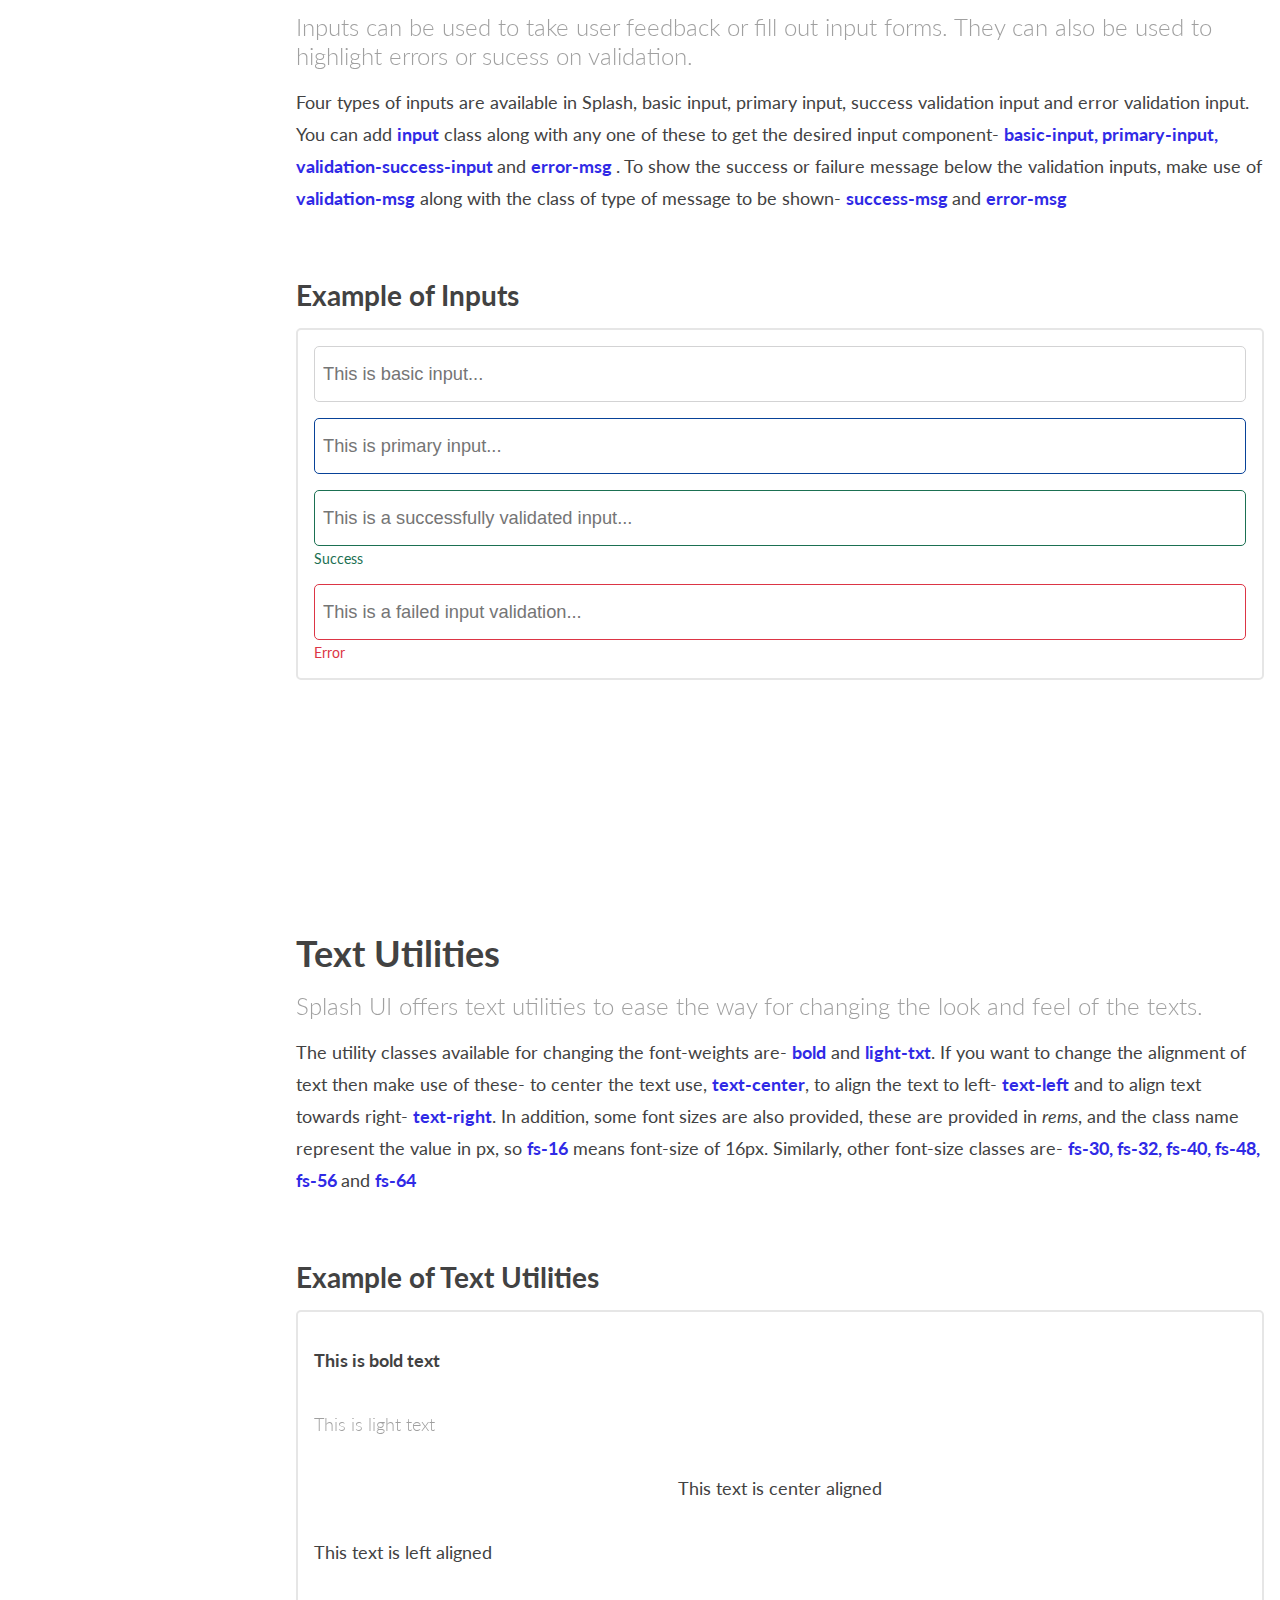
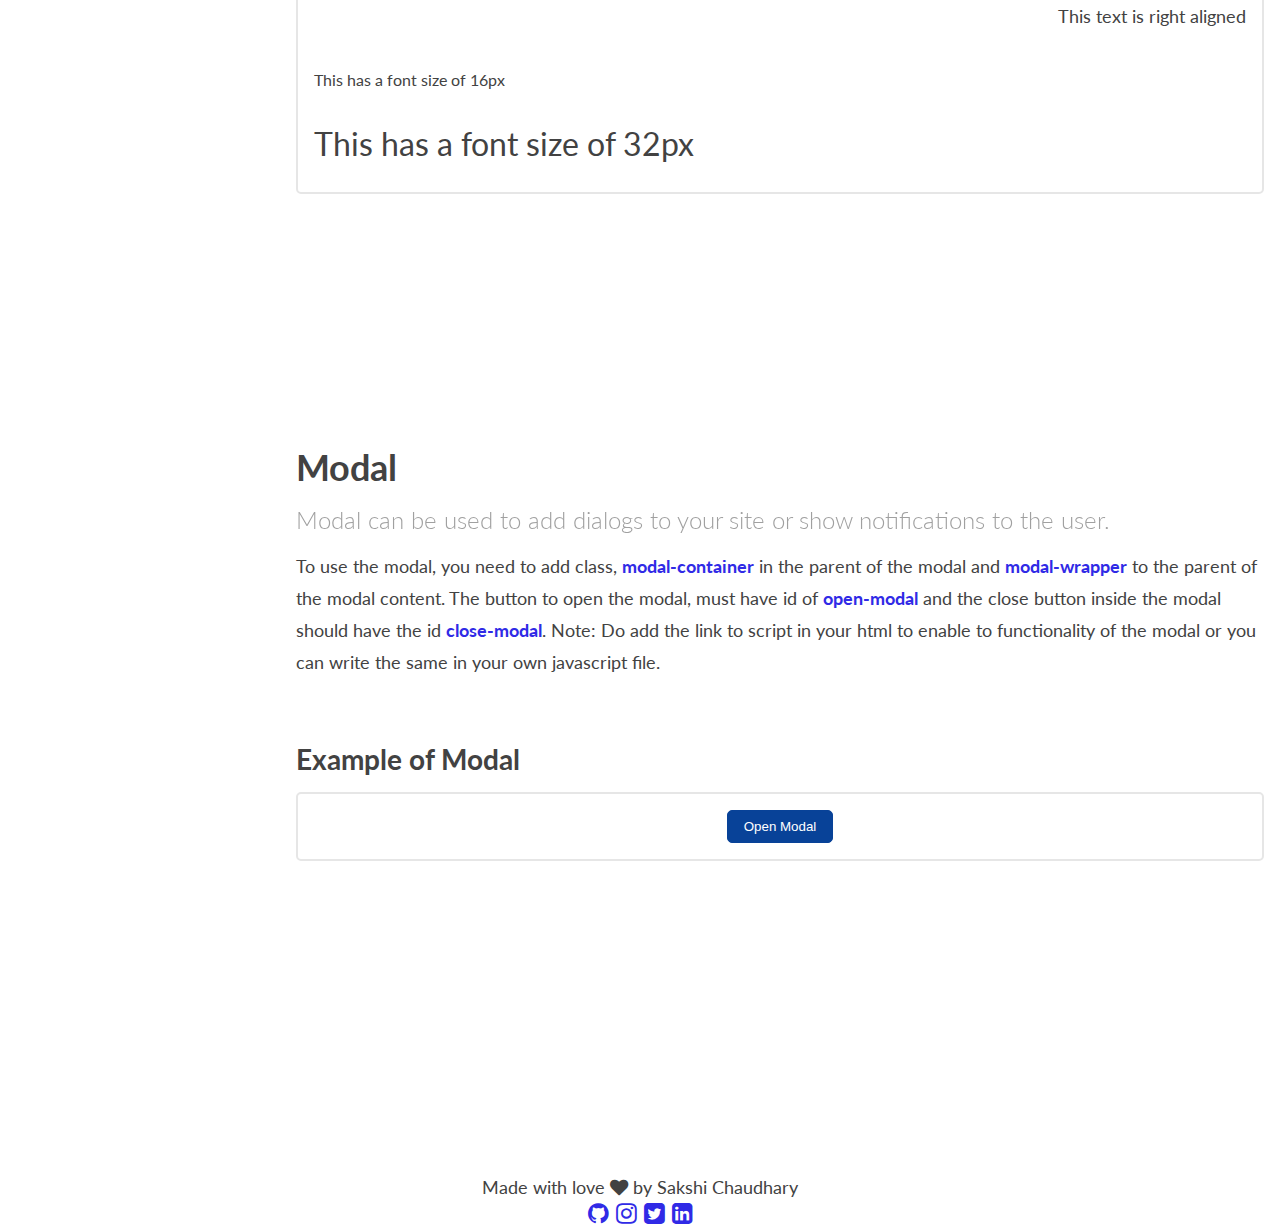
==== commit cf52b979: "Feat: Added modal and text utilities" ====
--- a/docs.html
+++ b/docs.html
@@ -1,522 +1,350 @@
 <!DOCTYPE html>
 <html lang="en">
-  <head>
-    <meta charset="UTF-8" />
-    <meta http-equiv="X-UA-Compatible" content="IE=edge" />
-    <meta name="viewport" content="width=device-width, initial-scale=1.0" />
-    <link rel="stylesheet" href="./src/utilities/index.css" />
-    <link rel="stylesheet" href="index.css" />
-    <link rel="stylesheet" href="docs.css" />
-    <link rel="stylesheet" href="./src/components/index.css" />
-    <link
-      rel="stylesheet"
-      href="https://cdnjs.cloudflare.com/ajax/libs/font-awesome/4.7.0/css/font-awesome.min.css"
-    />
-    <link rel="icon" href="./splash.png" type="image/icon type" />
-    <title>Documentation</title>
-  </head>
-  <body>
-    <div class="page-container">
-      <header class="header-wrapper bottom-border">
-        <button
-          class="hamburger-menu-btn borderless-btn hide"
-          id="toggle-side-menu"
-        >
-          <i class="fa fa-bars fa-lg" aria-hidden="true"></i>
+
+<head>
+  <meta charset="UTF-8" />
+  <meta http-equiv="X-UA-Compatible" content="IE=edge" />
+  <meta name="viewport" content="width=device-width, initial-scale=1.0" />
+  <link rel="stylesheet" href="./src/utilities/index.css" />
+  <link rel="stylesheet" href="index.css" />
+  <link rel="stylesheet" href="docs.css" />
+  <link rel="stylesheet" href="./src/components/index.css" />
+  <link rel="stylesheet" href="https://cdnjs.cloudflare.com/ajax/libs/font-awesome/4.7.0/css/font-awesome.min.css" />
+  <link rel="icon" href="./splash.png" type="image/icon type" />
+  <title>Documentation</title>
+</head>
+
+<body>
+  <div class="page-container">
+    <header class="header-wrapper bottom-border">
+      <button class="hamburger-menu-btn borderless-btn hide" id="toggle-side-menu">
+        <i class="fa fa-bars fa-lg" aria-hidden="true"></i>
+      </button>
+      <div class="header-logo">
+        <a href="index.html">Splash UI</a>
+        <img src="./splash.png" class="icon" />
+      </div>
+      <nav class="header-nav">
+        <ul class="header-nav-list">
+          <li class="no-bullets-li inline-block">
+            <a href="index.html">Home</a>
+          </li>
+        </ul>
+        <a href="https://github.com/scjuly19/splash-ui" target="_blank" rel="noopener noreferrer">
+          <i class="fa fa-github fa-lg" aria-hidden="true"></i>
+        </a>
+        <button class="toggle-mode-btn borderless-btn fs-30" id="toggle-mode" type="button">
+          <i class="fa fa-moon-o" aria-hidden="true"></i>
         </button>
-        <div class="header-logo">
-          <a href="index.html">Splash UI</a>
-          <img src="./splash.png" class="icon" />
+        <a class="nav-dots hide fs-30" id="toggle-menu">
+          <i class="fa fa-ellipsis-v" aria-hidden="true"></i>
+        </a>
+      </nav>
+    </header>
+    <div class="nav-dots-menu hide mt-16" id="nav-dots-menu">
+      <ul class="nav-dots-menu-list">
+        <li class="no-bullets-li"><a href="index.html">Home</a></li>
+      </ul>
+    </div>
+    <div class="main-wrapper">
+      <nav class="side-nav-container">
+        <div class="side-nav-item">
+          <a href="#overview">Overview</a>
         </div>
-        <nav class="header-nav">
-          <ul class="header-nav-list">
-            <li class="no-bullets-li inline-block">
-              <a href="index.html">Home</a>
-            </li>
+        <div class="side-nav-item">
+          <a>Components</a>
+          <ul class="components-list">
+            <li class="no-bullets-li"><a href="#avatar">Avatar</a></li>
+            <li class="no-bullets-li"><a href="#alerts">Alert</a></li>
+            <li class="no-bullets-li"><a href="#badges">Badge</a></li>
+            <li class="no-bullets-li"><a href="#buttons">Button</a></li>
+            <li class="no-bullets-li"><a href="#cards">Card</a></li>
+            <li class="no-bullets-li"><a href="#images">Image</a></li>
+            <li class="no-bullets-li"><a href="#inputs">Input</a></li>
+            <li class="no-bullets-li"><a href="#text">Text Utilities</a></li>
+            <li class="no-bullets-li"><a href="#modal">Modal</a></li>
           </ul>
-          <a
-            href="https://github.com/scjuly19/splash-ui"
-            target="_blank"
-            rel="noopener noreferrer"
-          >
-            <i class="fa fa-github fa-lg" aria-hidden="true"></i>
-          </a>
-          <button
-            class="toggle-mode-btn borderless-btn fs-30"
-            id="toggle-mode"
-            type="button"
-          >
-            <i class="fa fa-moon-o" aria-hidden="true"></i>
-          </button>
-          <a class="nav-dots hide fs-30" id="toggle-menu">
-            <i class="fa fa-ellipsis-v" aria-hidden="true"></i>
-          </a>
-        </nav>
-      </header>
-      <div class="nav-dots-menu hide mt-16" id="nav-dots-menu">
-        <ul class="nav-dots-menu-list">
-          <li class="no-bullets-li"><a href="index.html">Home</a></li>
-        </ul>
+        </div>
+      </nav>
+      <div class="drawer-container hide" id="drawer-menu">
+        <div class="drawer-wrapper">
+          <div class="drawer" id="drawer">
+            <button class="`borderless-btn fs-30 drawer-close-btn" id="close-side-menu">
+              <i class="fa fa-times" aria-hidden="true"></i>
+            </button>
+            <div class="side-nav-item">
+              <a href="">Overview</a>
+            </div>
+            <div class="side-nav-item">
+              <a>Components</a>
+              <ul class="components-list">
+                <li class="no-bullets-li"><a href="#avatar">Avatar</a></li>
+                <li class="no-bullets-li"><a href="#alerts">Alert</a></li>
+                <li class="no-bullets-li"><a href="#badges">Badge</a></li>
+                <li class="no-bullets-li"><a href="#buttons">Button</a></li>
+                <li class="no-bullets-li"><a href="#cards">Card</a></li>
+                <li class="no-bullets-li"><a href="#images">Image</a></li>
+                <li class="no-bullets-li"><a href="#inputs">Input</a></li>
+                <li class="no-bullets-li">
+                  <a href="#text">Text Utilities</a>
+                </li>
+                <li class="no-bullets-li"><a href="#modal">Modal</a></li>
+              </ul>
+            </div>
+          </div>
+        </div>
       </div>
-      <div class="main-wrapper">
-        <nav class="side-nav-container">
-          <div class="side-nav-item">
-            <a href="#overview">Overview</a>
-          </div>
-          <div class="side-nav-item">
-            <a>Components</a>
-            <ul class="components-list">
-              <li class="no-bullets-li"><a href="#avatar">Avatar</a></li>
-              <li class="no-bullets-li"><a href="#alerts">Alert</a></li>
-              <li class="no-bullets-li"><a href="#badges">Badge</a></li>
-              <li class="no-bullets-li"><a href="#buttons">Button</a></li>
-              <li class="no-bullets-li"><a href="#cards">Card</a></li>
-              <li class="no-bullets-li"><a href="#images">Image</a></li>
-              <li class="no-bullets-li"><a href="#inputs">Input</a></li>
-              <li class="no-bullets-li"><a href="#text">Text Utilities</a></li>
-            </ul>
-          </div>
-        </nav>
-        <div class="drawer-container hide" id="drawer-menu">
-          <div class="drawer-wrapper">
-            <div class="drawer" id="drawer">
-              <button
-                class="`borderless-btn fs-30 drawer-close-btn"
-                id="close-side-menu"
-              >
-                <i class="fa fa-times" aria-hidden="true"></i>
-              </button>
-              <div class="side-nav-item">
-                <a href="">Overview</a>
-              </div>
-              <div class="side-nav-item">
-                <a>Components</a>
-                <ul class="components-list">
-                  <li class="no-bullets-li"><a href="#avatar">Avatar</a></li>
-                  <li class="no-bullets-li"><a href="#alerts">Alert</a></li>
-                  <li class="no-bullets-li"><a href="#badges">Badge</a></li>
-                  <li class="no-bullets-li"><a href="#buttons">Button</a></li>
-                  <li class="no-bullets-li"><a href="#cards">Card</a></li>
-                  <li class="no-bullets-li"><a href="#images">Image</a></li>
-                  <li class="no-bullets-li"><a href="#inputs">Input</a></li>
-                  <li class="no-bullets-li">
-                    <a href="#text">Text Utilities</a>
-                  </li>
-                </ul>
-              </div>
-            </div>
-          </div>
-        </div>
-        <main class="main-content-wrapper">
-          <section id="overview">
-            <h1 class="text-center">Get started with Splash UI</h1>
-            <p>
-              <span class="highlight-text">Splash</span> comes with several
-              ready to use components made using pure css and they can be easily
-              integrated with your project. They are made keeping in mind the
-              responsive design. So go ahead and find out how you can leverage
-              them for your benefit.
-            </p>
-          </section>
-          <section id="avatar" class="mt-64">
-            <h2>Avatar</h2>
-            <h5 class="light-txt">
-              Avatar can be used to show user's profile picture on profile
-              information page, on navigation bar, in blogs grid items.
-            </h5>
-            <p>
-              Avatars are available in 4 different sizes. You can make use of
-              any image of your choice for avatar. You need to include class
-              <span class="highlight-text">avatar</span> in the parent of the
-              image and for size add class as per the desired size of image. The
-              different sizes available are
-              <span class="highlight-text"
-                >avatar-lg, avatar-md, avatar-sm and avatar-xs.</span
-              >
-            </p>
-            <p>
-              <span class="highlight-text">Note:</span>You need to add classes
-              <span class="highlight-text">responsive-img, rounded-img</span> in
-              order to get responsive and round images.
-            </p>
-            <h4 class="mt-64">Example of Avatar</h4>
-            <div class="example flex-center wrap">
-              <div class="avatar avatar-xs m-16">
-                <img
-                  src="https://picsum.photos/id/237/200.jpg"
-                  alt="avatar"
-                  class="responsive-img rounded-img avatar-xs"
-                />
-              </div>
-              <div class="avatar avatar-sm m-16">
-                <img
-                  src="https://picsum.photos/id/237/200.jpg"
-                  alt="avatar"
-                  class="responsive-img rounded-img avatar-sm"
-                />
-              </div>
-              <div class="avatar avatar-md m-16">
-                <img
-                  src="https://picsum.photos/id/1025/200.jpg"
-                  alt="avatar"
-                  class="responsive-img rounded-img avatar-md"
-                />
-              </div>
-              <div class="avatar avatar-lg m-16">
-                <img
-                  src="https://picsum.photos/id/1025/200.jpg"
-                  alt="avatar"
-                  class="responsive-img rounded-img avatar-lg"
-                />
-              </div>
-            </div>
-            <div class="code-example">
-              <div class="code-snippet">
-                <code>
+      <main class="main-content-wrapper">
+        <section id="overview">
+          <h1 class="text-center">Get started with Splash UI</h1>
+          <p>
+            <span class="highlight-text">Splash</span> comes with several
+            ready to use components made using pure css and they can be easily
+            integrated with your project. They are made keeping in mind the
+            responsive design. So go ahead and find out how you can leverage
+            them for your benefit.
+          </p>
+        </section>
+        <section id="avatar" class="mt-64">
+          <h2>Avatar</h2>
+          <h5 class="light-txt">
+            Avatar can be used to show user's profile picture on profile
+            information page, on navigation bar, in blogs grid items.
+          </h5>
+          <p>
+            Avatars are available in 4 different sizes. You can make use of
+            any image of your choice for avatar. You need to include class
+            <span class="highlight-text">avatar</span> in the parent of the
+            image and for size add class as per the desired size of image. The
+            different sizes available are
+            <span class="highlight-text">avatar-lg, avatar-md, avatar-sm and avatar-xs.</span>
+          </p>
+          <p>
+            <span class="highlight-text">Note:</span>You need to add classes
+            <span class="highlight-text">responsive-img, rounded-img</span> in
+            order to get responsive and round images.
+          </p>
+          <h4 class="mt-64">Example of Avatar</h4>
+          <div class="example flex-center wrap">
+            <div class="avatar avatar-xs m-16">
+              <img src="https://picsum.photos/id/237/200.jpg" alt="avatar"
+                class="responsive-img rounded-img avatar-xs" />
+            </div>
+            <div class="avatar avatar-sm m-16">
+              <img src="https://picsum.photos/id/237/200.jpg" alt="avatar"
+                class="responsive-img rounded-img avatar-sm" />
+            </div>
+            <div class="avatar avatar-md m-16">
+              <img src="https://picsum.photos/id/1025/200.jpg" alt="avatar"
+                class="responsive-img rounded-img avatar-md" />
+            </div>
+            <div class="avatar avatar-lg m-16">
+              <img src="https://picsum.photos/id/1025/200.jpg" alt="avatar"
+                class="responsive-img rounded-img avatar-lg" />
+            </div>
+          </div>
+          <div class="code-example">
+            <div class="code-snippet">
+              <code>
                   <iframe
                     src="https://www.thiscodeworks.com/embed/61f8c8131e1df40015379357"
                     style="width: 100%; height: auto"
                     frameborder="0"
                   ></iframe>
                 </code>
-              </div>
-            </div>
-          </section>
-          <section id="alerts" class="mt-64">
-            <h2>Alerts</h2>
-            <h5 class="light-txt">
-              Alerts can be used to notify user of an important information in
-              the form of a notification,warning,successfull operation or
-              occurance of an error.
-            </h5>
-            <p>
-              Alerts are available in 6 different variants. You can provide the
-              message you want to display inside the alert. You need to include
-              classes
-              <span class="highlight-text">alert</span> and then the class for
-              the variant of alert you want to display. The classes for
-              different variants available are
-              <span class="highlight-text"
-                >basic-alert, primary-alert, secondary-alert, success-alert,
-                danger-alert, warning-alert and notify-alert.</span
-              >
-            </p>
-            <h4 class="mt-64">Example of Alerts</h4>
-            <div class="example">
-              <div class="alert basic-alert">This is a basic alert!</div>
-              <div class="alert primary-alert mt-16">
-                This is a primary alert!
-              </div>
-              <div class="alert secondary-alert mt-16">
-                This is a secondary alert!
-              </div>
-              <div class="alert success-alert mt-16">
-                This is a success alert!
-              </div>
-              <div class="alert danger-alert mt-16">
-                This is a danger alert!
-              </div>
-              <div class="alert warning-alert mt-16">
-                This is a warning alert!
-              </div>
-              <div class="alert notify-alert mt-16">
-                This is a notification alert!
-              </div>
-            </div>
-            <div class="code-example">
-              <div class="code-snippet">
-                <code>
+            </div>
+          </div>
+        </section>
+        <section id="alerts" class="mt-64">
+          <h2>Alerts</h2>
+          <h5 class="light-txt">
+            Alerts can be used to notify user of an important information in
+            the form of a notification,warning,successfull operation or
+            occurance of an error.
+          </h5>
+          <p>
+            Alerts are available in 6 different variants. You can provide the
+            message you want to display inside the alert. You need to include
+            classes
+            <span class="highlight-text">alert</span> and then the class for
+            the variant of alert you want to display. The classes for
+            different variants available are
+            <span class="highlight-text">basic-alert, primary-alert, secondary-alert, success-alert,
+              danger-alert, warning-alert and notify-alert.</span>
+          </p>
+          <h4 class="mt-64">Example of Alerts</h4>
+          <div class="example">
+            <div class="alert basic-alert">This is a basic alert!</div>
+            <div class="alert primary-alert mt-16">
+              This is a primary alert!
+            </div>
+            <div class="alert secondary-alert mt-16">
+              This is a secondary alert!
+            </div>
+            <div class="alert success-alert mt-16">
+              This is a success alert!
+            </div>
+            <div class="alert danger-alert mt-16">
+              This is a danger alert!
+            </div>
+            <div class="alert warning-alert mt-16">
+              This is a warning alert!
+            </div>
+            <div class="alert notify-alert mt-16">
+              This is a notification alert!
+            </div>
+          </div>
+          <div class="code-example">
+            <div class="code-snippet">
+              <code>
                   <iframe
                     src="https://www.thiscodeworks.com/embed/61f8c9fc1e1df4001537935b"
                     style="width: 100%; height: auto"
                     frameborder="0"
                   ></iframe>
                 </code>
-              </div>
-            </div>
-          </section>
-          <section id="badges" class="mt-64">
-            <h2>Badges</h2>
-            <h5 class="light-txt">
-              Badges are used to display the status of the user or notification
-              count.
-            </h5>
-            <p>
-              Badges can be combined with avatars to get the status over the
-              avatar icon. Splash UI comes with two types of badges-
-              <span class="highlight-text"
-                >status badge and notification count badge.</span
-              >
-              You can make use of different colors to show the status of the
-              user and for showing the notification count, you can make use of
-              number badge. Refer the code snippet below to know how to
-              strcuture your html for badges.
-            </p>
-            <p>
-              <span class="highlight-text">Note: </span>Make the position of
-              parent of the badge as relative to position the badge according to
-              the parent.
-            </p>
-            <h4 class="mt-64">Example of badges</h4>
-            <div class="example flex align-items-center wrap">
-              <div class="relative">
-                <div class="avatar avatar-lg m-16">
-                  <img
-                    src="https://picsum.photos/id/237/200/300.jpg"
-                    alt=""
-                    class="responsive-img rounded-img avatar-lg"
-                  />
-                </div>
-                <span class="status-badge status-online round-badge"></span>
-              </div>
-              <div class="relative">
-                <div class="avatar avatar-md m-16">
-                  <img
-                    src="https://picsum.photos/id/237/200/300.jpg"
-                    alt=""
-                    class="responsive-img rounded-img avatar-md"
-                  />
-                </div>
-                <span class="status-badge status-offline round-badge"></span>
-              </div>
-              <div class="relative">
-                <div class="avatar avatar-sm m-16">
-                  <img
-                    src="https://picsum.photos/id/237/200/300.jpg"
-                    alt=""
-                    class="responsive-img rounded-img avatar-sm"
-                  />
-                </div>
-                <span class="status-badge status-away round-badge"></span>
-              </div>
-              <div class="relative">
-                <div class="avatar avatar-xs m-16">
-                  <img
-                    src="https://picsum.photos/id/237/200/300.jpg"
-                    alt=""
-                    class="responsive-img rounded-img avatar-xs"
-                  />
-                </div>
-                <span class="status-badge status-busy round-badge"></span>
-              </div>
-              <a class="relative">
-                <span
-                  ><i class="fa fa-shopping-cart fa-2x" aria-hidden="true"></i>
-                </span>
-                <span class="status-badge badge-wth-number round-badge">4</span>
-              </a>
-              <a class="relative ml-8">
-                <span
-                  ><i class="fa fa-whatsapp fa-2x" aria-hidden="true"></i>
-                </span>
-                <span class="status-badge badge-wth-number round-badge">4</span>
-              </a>
-            </div>
-            <div class="code-example">
-              <div class="code-snippet">
-                <code>
+            </div>
+          </div>
+        </section>
+        <section id="badges" class="mt-64">
+          <h2>Badges</h2>
+          <h5 class="light-txt">
+            Badges are used to display the status of the user or notification
+            count.
+          </h5>
+          <p>
+            Badges can be combined with avatars to get the status over the
+            avatar icon. Splash UI comes with two types of badges-
+            <span class="highlight-text">status badge and notification count badge.</span>
+            You can make use of different colors to show the status of the
+            user and for showing the notification count, you can make use of
+            number badge. Refer the code snippet below to know how to
+            strcuture your html for badges.
+          </p>
+          <p>
+            <span class="highlight-text">Note: </span>Make the position of
+            parent of the badge as relative to position the badge according to
+            the parent.
+          </p>
+          <h4 class="mt-64">Example of badges</h4>
+          <div class="example flex align-items-center wrap">
+            <div class="relative">
+              <div class="avatar avatar-lg m-16">
+                <img src="https://picsum.photos/id/237/200/300.jpg" alt=""
+                  class="responsive-img rounded-img avatar-lg" />
+              </div>
+              <span class="status-badge status-online round-badge"></span>
+            </div>
+            <div class="relative">
+              <div class="avatar avatar-md m-16">
+                <img src="https://picsum.photos/id/237/200/300.jpg" alt=""
+                  class="responsive-img rounded-img avatar-md" />
+              </div>
+              <span class="status-badge status-offline round-badge"></span>
+            </div>
+            <div class="relative">
+              <div class="avatar avatar-sm m-16">
+                <img src="https://picsum.photos/id/237/200/300.jpg" alt=""
+                  class="responsive-img rounded-img avatar-sm" />
+              </div>
+              <span class="status-badge status-away round-badge"></span>
+            </div>
+            <div class="relative">
+              <div class="avatar avatar-xs m-16">
+                <img src="https://picsum.photos/id/237/200/300.jpg" alt=""
+                  class="responsive-img rounded-img avatar-xs" />
+              </div>
+              <span class="status-badge status-busy round-badge"></span>
+            </div>
+            <a class="relative">
+              <span><i class="fa fa-shopping-cart fa-2x" aria-hidden="true"></i>
+              </span>
+              <span class="status-badge badge-wth-number round-badge">4</span>
+            </a>
+            <a class="relative ml-8">
+              <span><i class="fa fa-whatsapp fa-2x" aria-hidden="true"></i>
+              </span>
+              <span class="status-badge badge-wth-number round-badge">4</span>
+            </a>
+          </div>
+          <div class="code-example">
+            <div class="code-snippet">
+              <code>
                   <iframe
                     src="https://www.thiscodeworks.com/embed/61f8cb6e1e1df4001537935d"
                     style="width: 100%; height: auto"
                     frameborder="0"
                   ></iframe>
                 </code>
-              </div>
-            </div>
-          </section>
-          <section id="buttons" class="mt-64">
-            <h2>Buttons</h2>
-            <h5 class="light-txt">
-              Buttons are used to achieve a certain behaviour or task whenever
-              clicked by the user. There are different types of buttons
-              available in splash. You can use <i>a</i> tag or
-              <i>button</i> tag, just add the respective classes to get the
-              respective UI.
-            </h5>
-            <p>
-              The types of buttons are:
-              <span class="highlight-text"
-                >primary, outlined,link, icon and float button.</span
-              >
-              You need to add class <span class="highlight-text">btn</span> and
-              then the respective class for the type of button you want. For
-              e.g, <span class="highlight-text">primary-btn</span> for primary
-              button.
-            </p>
-            <h4 class="mt-64">Example of buttons</h4>
-            <div class="example flex align-item-center wrap">
-              <button class="btn primary-btn">Primary Button</button>
-              <button class="btn outline-btn ml-8">Outlined Button</button>
-              <button class="btn link-btn ml-8 no-border">Link</button>
-              <button class="btn icon-btn no-border">
-                <i class="fa fa-tags fa-2x" aria-hidden="true"></i>
-              </button>
-              <button class="btn floating-btn no-border">
-                <i class="fa fa-chevron-up" aria-hidden="true"></i>
-              </button>
-            </div>
-            <div class="code-example">
-              <div class="code-snippet">
-                <code>
+            </div>
+          </div>
+        </section>
+        <section id="buttons" class="mt-64">
+          <h2>Buttons</h2>
+          <h5 class="light-txt">
+            Buttons are used to achieve a certain behaviour or task whenever
+            clicked by the user. There are different types of buttons
+            available in splash. You can use <i>a</i> tag or
+            <i>button</i> tag, just add the respective classes to get the
+            respective UI.
+          </h5>
+          <p>
+            The types of buttons are:
+            <span class="highlight-text">primary, outlined,link, icon and float button.</span>
+            You need to add class <span class="highlight-text">btn</span> and
+            then the respective class for the type of button you want. For
+            e.g, <span class="highlight-text">primary-btn</span> for primary
+            button.
+          </p>
+          <h4 class="mt-64">Example of buttons</h4>
+          <div class="example flex align-item-center wrap">
+            <button class="btn primary-btn">Primary Button</button>
+            <button class="btn outline-btn ml-8">Outlined Button</button>
+            <button class="btn link-btn ml-8 no-border">Link</button>
+            <button class="btn icon-btn no-border">
+              <i class="fa fa-tags fa-2x" aria-hidden="true"></i>
+            </button>
+            <button class="btn floating-btn no-border">
+              <i class="fa fa-chevron-up" aria-hidden="true"></i>
+            </button>
+          </div>
+          <div class="code-example">
+            <div class="code-snippet">
+              <code>
                   <iframe
                     src="https://www.thiscodeworks.com/embed/61f8cde91e1df40015379368"
                     style="width: 100%; height: auto"
                     frameborder="0"
                   ></iframe>
                 </code>
-              </div>
-            </div>
-          </section>
-          <section id="cards" class="mt-64">
-            <h2>Cards</h2>
-            <h5 class="light-txt">
-              Cards can be used to display information collectively about a
-              product or item.
-            </h5>
-            <p>
-              Cards can be horizontal or vertical along with an image or without
-              an image. You can define a specific width and height by
-              overwriting the class styles of card. You need to add class
-              <span class="highlight-text">card</span> and
-              <span class="highlight-text">card-vertical/card-horizontal</span>
-              for horizontal or vertical alignment of card. To make the image
-              responsive, add
-              <span class="highlight-text">responsive-img</span> to image. You
-              can remove the image and get a text only card. You can refer the
-              code below for more details about structure of html.
-            </p>
-            <h4 class="mt-64">Example of Cards</h4>
-            <div class="example flex wrap">
-              <div class="m-16">
-                <div class="card card-vertical">
-                  <div class="card-media">
-                    <img
-                      src="https://picsum.photos/seed/picsum/200/300.jpg"
-                      alt=""
-                      class="responsive-img"
-                    />
-                  </div>
-                  <div class="card-description-wrapper">
-                    <div class="card-primary">
-                      <h3>Title</h3>
-                      <p class="card-primary-subtitle">Subtitle</p>
-                    </div>
-                    <div class="card-secondary">
-                      <p class="card-secondary-description">
-                        Lorem Ipsum is simply dummy text of the printing and
-                        typesetting industry.
-                      </p>
-                    </div>
-                    <div class="card-actions">
-                      <a><i class="fa fa-heart-o" aria-hidden="true"></i> </a>
-                      <a><i class="fa fa-share-alt" aria-hidden="true"></i> </a>
-                      <a
-                        ><i class="fa fa-ellipsis-v" aria-hidden="true"></i>
-                      </a>
-                    </div>
-                  </div>
-                </div>
-              </div>
-              <div class="m-16">
-                <div class="card card-vertical relative">
-                  <div class="card-media">
-                    <img
-                      src="https://picsum.photos/seed/picsum/200/300.jpg"
-                      alt=""
-                      class="responsive-img"
-                    />
-                  </div>
-                  <div class="card-description-wrapper">
-                    <div class="card-primary">
-                      <h3>Title</h3>
-                      <p class="card-primary-subtitle">Subtitle</p>
-                    </div>
-                    <div class="card-secondary">
-                      <p class="card-secondary-description">
-                        Lorem Ipsum is simply dummy text of the printing and
-                        typesetting industry.
-                      </p>
-                    </div>
-                    <div class="card-actions">
-                      <a><i class="fa fa-heart-o" aria-hidden="true"></i> </a>
-                      <a><i class="fa fa-share-alt" aria-hidden="true"></i> </a>
-                      <a
-                        ><i class="fa fa-ellipsis-v" aria-hidden="true"></i>
-                      </a>
-                    </div>
-                  </div>
-                  <div class="card-overlay">
-                    <a href=""><span>Text Overlay</span> </a>
-                  </div>
-                </div>
-              </div>
-              <div class="m-16">
-                <div class="card card-vertical relative">
-                  <div class="card-media">
-                    <img
-                      src="https://picsum.photos/seed/picsum/200/300.jpg"
-                      alt=""
-                      class="responsive-img"
-                    />
-                  </div>
-                  <div class="card-description-wrapper">
-                    <div class="card-primary">
-                      <h3>Title</h3>
-                      <p class="card-primary-subtitle">Subtitle</p>
-                    </div>
-                    <div class="card-secondary">
-                      <p class="card-secondary-description">
-                        Lorem Ipsum is simply dummy text of the printing and
-                        typesetting industry.
-                      </p>
-                    </div>
-                    <div class="card-actions">
-                      <a><i class="fa fa-heart-o" aria-hidden="true"></i> </a>
-                      <a><i class="fa fa-share-alt" aria-hidden="true"></i> </a>
-                      <a
-                        ><i class="fa fa-ellipsis-v" aria-hidden="true"></i>
-                      </a>
-                    </div>
-                  </div>
-                  <span
-                    class="status-badge status-busy round-badge card-badge"
-                  ></span>
-                </div>
-              </div>
-              <div class="m-16">
-                <div class="card card-vertical relative card-wth-dismiss">
-                  <div class="card-primary px-16">
-                    <h3>Title</h3>
-                    <p class="card-primary-subtitle">Subtitle</p>
-                  </div>
-                  <div class="card-media mt-16">
-                    <img
-                      src="https://picsum.photos/seed/picsum/200/300.jpg"
-                      alt=""
-                      class="responsive-img"
-                    />
-                  </div>
-                  <div class="card-description-wrapper">
-                    <div class="card-secondary">
-                      <p class="card-secondary-description">
-                        Lorem Ipsum is simply dummy text of the printing and
-                        typesetting industry
-                      </p>
-                    </div>
-                    <div class="card-actions">
-                      <a><i class="fa fa-heart-o" aria-hidden="true"></i> </a>
-                      <a><i class="fa fa-share-alt" aria-hidden="true"></i> </a>
-                      <a
-                        ><i class="fa fa-ellipsis-v" aria-hidden="true"></i>
-                      </a>
-                    </div>
-                  </div>
-                  <span class="card-dismiss-icon" id="dismiss"
-                    ><i class="fa fa-times" aria-hidden="true"></i>
-                  </span>
-                </div>
-              </div>
-              <div class="card card-vertical m-16">
+            </div>
+          </div>
+        </section>
+        <section id="cards" class="mt-64">
+          <h2>Cards</h2>
+          <h5 class="light-txt">
+            Cards can be used to display information collectively about a
+            product or item.
+          </h5>
+          <p>
+            Cards can be horizontal or vertical along with an image or without
+            an image. You can define a specific width and height by
+            overwriting the class styles of card. You need to add class
+            <span class="highlight-text">card</span> and
+            <span class="highlight-text">card-vertical/card-horizontal</span>
+            for horizontal or vertical alignment of card. To make the image
+            responsive, add
+            <span class="highlight-text">responsive-img</span> to image. You
+            can remove the image and get a text only card. You can refer the
+            code below for more details about structure of html.
+          </p>
+          <h4 class="mt-64">Example of Cards</h4>
+          <div class="example flex wrap">
+            <div class="m-16">
+              <div class="card card-vertical">
+                <div class="card-media">
+                  <img src="https://picsum.photos/seed/picsum/200/300.jpg" alt="" class="responsive-img" />
+                </div>
                 <div class="card-description-wrapper">
                   <div class="card-primary">
                     <h3>Title</h3>
@@ -525,269 +353,367 @@
                   <div class="card-secondary">
                     <p class="card-secondary-description">
                       Lorem Ipsum is simply dummy text of the printing and
-                      typesetting industry.Lorem Ipsum is simply dummy text.
+                      typesetting industry.
                     </p>
                   </div>
                   <div class="card-actions">
                     <a><i class="fa fa-heart-o" aria-hidden="true"></i> </a>
                     <a><i class="fa fa-share-alt" aria-hidden="true"></i> </a>
-                    <a><i class="fa fa-ellipsis-v" aria-hidden="true"></i> </a>
-                  </div>
-                </div>
-              </div>
+                    <a><i class="fa fa-ellipsis-v" aria-hidden="true"></i>
+                    </a>
+                  </div>
+                </div>
+              </div>
+            </div>
+            <div class="m-16">
+              <div class="card card-vertical relative">
+                <div class="card-media">
+                  <img src="https://picsum.photos/seed/picsum/200/300.jpg" alt="" class="responsive-img" />
+                </div>
+                <div class="card-description-wrapper">
+                  <div class="card-primary">
+                    <h3>Title</h3>
+                    <p class="card-primary-subtitle">Subtitle</p>
+                  </div>
+                  <div class="card-secondary">
+                    <p class="card-secondary-description">
+                      Lorem Ipsum is simply dummy text of the printing and
+                      typesetting industry.
+                    </p>
+                  </div>
+                  <div class="card-actions">
+                    <a><i class="fa fa-heart-o" aria-hidden="true"></i> </a>
+                    <a><i class="fa fa-share-alt" aria-hidden="true"></i> </a>
+                    <a><i class="fa fa-ellipsis-v" aria-hidden="true"></i>
+                    </a>
+                  </div>
+                </div>
+                <div class="card-overlay">
+                  <a href=""><span>Text Overlay</span> </a>
+                </div>
+              </div>
+            </div>
+            <div class="m-16">
+              <div class="card card-vertical relative">
+                <div class="card-media">
+                  <img src="https://picsum.photos/seed/picsum/200/300.jpg" alt="" class="responsive-img" />
+                </div>
+                <div class="card-description-wrapper">
+                  <div class="card-primary">
+                    <h3>Title</h3>
+                    <p class="card-primary-subtitle">Subtitle</p>
+                  </div>
+                  <div class="card-secondary">
+                    <p class="card-secondary-description">
+                      Lorem Ipsum is simply dummy text of the printing and
+                      typesetting industry.
+                    </p>
+                  </div>
+                  <div class="card-actions">
+                    <a><i class="fa fa-heart-o" aria-hidden="true"></i> </a>
+                    <a><i class="fa fa-share-alt" aria-hidden="true"></i> </a>
+                    <a><i class="fa fa-ellipsis-v" aria-hidden="true"></i>
+                    </a>
+                  </div>
+                </div>
+                <span class="status-badge status-busy round-badge card-badge"></span>
+              </div>
+            </div>
+            <div class="m-16">
+              <div class="card card-vertical relative card-wth-dismiss">
+                <div class="card-primary px-16">
+                  <h3>Title</h3>
+                  <p class="card-primary-subtitle">Subtitle</p>
+                </div>
+                <div class="card-media mt-16">
+                  <img src="https://picsum.photos/seed/picsum/200/300.jpg" alt="" class="responsive-img" />
+                </div>
+                <div class="card-description-wrapper">
+                  <div class="card-secondary">
+                    <p class="card-secondary-description">
+                      Lorem Ipsum is simply dummy text of the printing and
+                      typesetting industry
+                    </p>
+                  </div>
+                  <div class="card-actions">
+                    <a><i class="fa fa-heart-o" aria-hidden="true"></i> </a>
+                    <a><i class="fa fa-share-alt" aria-hidden="true"></i> </a>
+                    <a><i class="fa fa-ellipsis-v" aria-hidden="true"></i>
+                    </a>
+                  </div>
+                </div>
+                <span class="card-dismiss-icon" id="dismiss"><i class="fa fa-times" aria-hidden="true"></i>
+                </span>
+              </div>
+            </div>
+            <div class="card card-vertical m-16">
+              <div class="card-description-wrapper">
+                <div class="card-primary">
+                  <h3>Title</h3>
+                  <p class="card-primary-subtitle">Subtitle</p>
+                </div>
+                <div class="card-secondary">
+                  <p class="card-secondary-description">
+                    Lorem Ipsum is simply dummy text of the printing and
+                    typesetting industry.Lorem Ipsum is simply dummy text.
+                  </p>
+                </div>
+                <div class="card-actions">
+                  <a><i class="fa fa-heart-o" aria-hidden="true"></i> </a>
+                  <a><i class="fa fa-share-alt" aria-hidden="true"></i> </a>
+                  <a><i class="fa fa-ellipsis-v" aria-hidden="true"></i> </a>
+                </div>
+              </div>
+            </div>
 
-              <div class="m-16 horizontal-card-wrapper">
-                <div class="card card-horizontal">
-                  <div class="card-media">
-                    <img
-                      src="https://picsum.photos/seed/picsum/200/300.jpg"
-                      alt=""
-                      class="responsive-img"
-                    />
-                  </div>
+            <div class="m-16 horizontal-card-wrapper">
+              <div class="card card-horizontal">
+                <div class="card-media">
+                  <img src="https://picsum.photos/seed/picsum/200/300.jpg" alt="" class="responsive-img" />
+                </div>
 
-                  <div class="card-description-wrapper">
-                    <div class="card-primary">
-                      <h3>Title</h3>
-                      <p class="card-primary-subtitle">Subtitle</p>
-                    </div>
-                    <div class="card-secondary">
-                      <p class="card-secondary-description">
-                        Lorem Ipsum is simply dummy text of the printing and
-                        typesetting industry.
-                      </p>
-                    </div>
-                    <div class="card-actions">
-                      <a><i class="fa fa-heart-o" aria-hidden="true"></i> </a>
-                      <a><i class="fa fa-share-alt" aria-hidden="true"></i> </a>
-                      <a
-                        ><i class="fa fa-ellipsis-v" aria-hidden="true"></i>
-                      </a>
-                    </div>
-                  </div>
-                </div>
-              </div>
-            </div>
-            <div class="code-example">
-              <div class="code-snippet">
-                <code>
+                <div class="card-description-wrapper">
+                  <div class="card-primary">
+                    <h3>Title</h3>
+                    <p class="card-primary-subtitle">Subtitle</p>
+                  </div>
+                  <div class="card-secondary">
+                    <p class="card-secondary-description">
+                      Lorem Ipsum is simply dummy text of the printing and
+                      typesetting industry.
+                    </p>
+                  </div>
+                  <div class="card-actions">
+                    <a><i class="fa fa-heart-o" aria-hidden="true"></i> </a>
+                    <a><i class="fa fa-share-alt" aria-hidden="true"></i> </a>
+                    <a><i class="fa fa-ellipsis-v" aria-hidden="true"></i>
+                    </a>
+                  </div>
+                </div>
+              </div>
+            </div>
+          </div>
+          <div class="code-example">
+            <div class="code-snippet">
+              <code>
                   <iframe
                     src="https://www.thiscodeworks.com/embed/61f904281e1df400153793c4"
                     style="width: 100%; height: auto"
                     frameborder="0"
                   ></iframe>
                 </code>
-              </div>
-            </div>
-          </section>
-          <section id="images" class="mt-64">
-            <h2>Images</h2>
-            <h5 class="light-txt">
-              Images can be made responsive to fit according to parent's width
-              or they can be used in rounded shape.
-            </h5>
-            <p>
-              You can add class
-              <span class="highlight-text">responsive-img</span> to make an
-              image responsive. Its height will be adjusted according to the
-              parent and width will fit into the width of the parent keeping the
-              same aspect ratio. If you want to change the aspect ratio, you
-              will have to resize your image.
-            </p>
-            <h4 class="mt-64">Example of Responsive Image</h4>
-            <div class="example flex wrap">
-              <img
-                src="https://picsum.photos/id/1015/200.jpg"
-                alt="responsive-image"
-                class="responsive-img small-img"
-              />
-            </div>
-            <h4 class="mt-64">Example of round image</h4>
-            <p>
-              You can add class
-              <span class="highlight-text">round-img</span> to make an image
-              appear in round shape.
-            </p>
-            <div class="example flex wrap">
-              <img
-                src="https://picsum.photos/id/1015/200.jpg"
-                alt="round-image"
-                class="round-img"
-              />
-            </div>
-            <div class="code-example">
-              <div class="code-snippet">
-                <code>
+            </div>
+          </div>
+        </section>
+        <section id="images" class="mt-64">
+          <h2>Images</h2>
+          <h5 class="light-txt">
+            Images can be made responsive to fit according to parent's width
+            or they can be used in rounded shape.
+          </h5>
+          <p>
+            You can add class
+            <span class="highlight-text">responsive-img</span> to make an
+            image responsive. Its height will be adjusted according to the
+            parent and width will fit into the width of the parent keeping the
+            same aspect ratio. If you want to change the aspect ratio, you
+            will have to resize your image.
+          </p>
+          <h4 class="mt-64">Example of Responsive Image</h4>
+          <div class="example flex wrap">
+            <img src="https://picsum.photos/id/1015/200.jpg" alt="responsive-image" class="responsive-img small-img" />
+          </div>
+          <h4 class="mt-64">Example of round image</h4>
+          <p>
+            You can add class
+            <span class="highlight-text">round-img</span> to make an image
+            appear in round shape.
+          </p>
+          <div class="example flex wrap">
+            <img src="https://picsum.photos/id/1015/200.jpg" alt="round-image" class="round-img" />
+          </div>
+          <div class="code-example">
+            <div class="code-snippet">
+              <code>
                   <iframe
                     src="https://www.thiscodeworks.com/embed/61fb573a6ab14d0015c32cda"
                     style="width: 100%; height: auto"
                     frameborder="0"
                   ></iframe>
                 </code>
-              </div>
-            </div>
-          </section>
-          <section id="inputs" class="mt-64">
-            <h2>Inputs</h2>
-            <h5 class="light-txt">
-              Inputs can be used to take user feedback or fill out input forms.
-              They can also be used to highlight errors or sucess on validation.
-            </h5>
-            <p>
-              Four types of inputs are available in Splash, basic input, primary
-              input, success validation input and error validation input. You
-              can add <span class="highlight-text">input</span> class along with
-              any one of these to get the desired input component-
-              <span class="highlight-text"
-                >basic-input, primary-input, validation-success-input
-              </span>
-              and <span class="highlight-text"> error-msg </span>. To show the
-              success or failure message below the validation inputs, make use
-              of <span class="highlight-text">validation-msg</span> along with
-              the class of type of message to be shown-
-              <span class="highlight-text"> success-msg </span> and
-              <span class="highlight-text">error-msg</span>
-            </p>
-            <h4 class="mt-64">Example of Inputs</h4>
-            <div class="example flex wrap">
-              <div class="input-wrapper">
-                <input
-                  type="text"
-                  class="input basic-input"
-                  placeholder="This is basic input..."
-                />
-              </div>
-              <div class="input-wrapper mt-16">
-                <input
-                  type="text"
-                  class="input primary-input"
-                  placeholder="This is primary input..."
-                />
-              </div>
-              <div class="input-wrapper mt-16">
-                <input
-                  type="text"
-                  class="input validation-success-input"
-                  placeholder="This is a successfully validated input..."
-                />
-                <span class="validation-msg success-msg">Success</span>
-              </div>
-              <div class="input-wrapper mt-16">
-                <input
-                  type="text"
-                  class="input error-input"
-                  placeholder="This is a failed input validation..."
-                />
-                <span class="validation-msg error-msg">Error</span>
-              </div>
-            </div>
-            <div class="code-example">
-              <div class="code-snippet">
-                <code>
+            </div>
+          </div>
+        </section>
+        <section id="inputs" class="mt-64">
+          <h2>Inputs</h2>
+          <h5 class="light-txt">
+            Inputs can be used to take user feedback or fill out input forms.
+            They can also be used to highlight errors or sucess on validation.
+          </h5>
+          <p>
+            Four types of inputs are available in Splash, basic input, primary
+            input, success validation input and error validation input. You
+            can add <span class="highlight-text">input</span> class along with
+            any one of these to get the desired input component-
+            <span class="highlight-text">basic-input, primary-input, validation-success-input
+            </span>
+            and <span class="highlight-text"> error-msg </span>. To show the
+            success or failure message below the validation inputs, make use
+            of <span class="highlight-text">validation-msg</span> along with
+            the class of type of message to be shown-
+            <span class="highlight-text"> success-msg </span> and
+            <span class="highlight-text">error-msg</span>
+          </p>
+          <h4 class="mt-64">Example of Inputs</h4>
+          <div class="example flex wrap">
+            <div class="input-wrapper">
+              <input type="text" class="input basic-input" placeholder="This is basic input..." />
+            </div>
+            <div class="input-wrapper mt-16">
+              <input type="text" class="input primary-input" placeholder="This is primary input..." />
+            </div>
+            <div class="input-wrapper mt-16">
+              <input type="text" class="input validation-success-input"
+                placeholder="This is a successfully validated input..." />
+              <span class="validation-msg success-msg">Success</span>
+            </div>
+            <div class="input-wrapper mt-16">
+              <input type="text" class="input error-input" placeholder="This is a failed input validation..." />
+              <span class="validation-msg error-msg">Error</span>
+            </div>
+          </div>
+          <div class="code-example">
+            <div class="code-snippet">
+              <code>
                   <iframe
                     src="https://www.thiscodeworks.com/embed/61fb5aba6ab14d0015c32cde"
                     style="width: 100%; height: auto"
                     frameborder="0"
                   ></iframe>
                 </code>
-              </div>
-            </div>
-          </section>
-          <section id="text" class="mt-64">
-            <h2>Text Utilities</h2>
-            <h5 class="light-txt">
-              Splash UI offers text utilities to ease the way for changing the
-              look and feel of the texts.
-            </h5>
-            <p>
-              The utility classes available for changing the font-weights are-
-              <span class="highlight-text">bold</span> and
-              <span class="highlight-text">light-txt</span>. If you want to
-              change the alignment of text then make use of these- to center the
-              text use, <span class="highlight-text">text-center</span>, to
-              align the text to left-
-              <span class="highlight-text">text-left</span> and to align text
-              towards right- <span class="highlight-text">text-right</span>. In
-              addition, some font sizes are also provided, these are provided in
-              <i>rems</i>, and the class name represent the value in px, so
-              <span class="highlight-text">fs-16</span> means font-size of 16px.
-              Similarly, other font-size classes are-
-              <span class="highlight-text"
-                >fs-30, fs-32, fs-40, fs-48, fs-56
-              </span>
-              and
-              <span class="highlight-text">fs-64</span>
-            </p>
-            <h4 class="mt-64">Example of Text Utilities</h4>
-            <div class="example flex wrap column">
-              <p class="bold">This is bold text</p>
-              <p class="light-txt">This is light text</p>
-              <p class="text-center">This text is center aligned</p>
-              <p class="text-left">This text is left aligned</p>
-              <p class="text-right">This text is right aligned</p>
-              <p class="fs-16">This has a font size of 16px</p>
-              <p class="fs-32">This has a font size of 32px</p>
-            </div>
-            <div class="code-example">
-              <div class="code-snippet">
-                <code>
+            </div>
+          </div>
+        </section>
+        <section id="text" class="mt-64">
+          <h2>Text Utilities</h2>
+          <h5 class="light-txt">
+            Splash UI offers text utilities to ease the way for changing the
+            look and feel of the texts.
+          </h5>
+          <p>
+            The utility classes available for changing the font-weights are-
+            <span class="highlight-text">bold</span> and
+            <span class="highlight-text">light-txt</span>. If you want to
+            change the alignment of text then make use of these- to center the
+            text use, <span class="highlight-text">text-center</span>, to
+            align the text to left-
+            <span class="highlight-text">text-left</span> and to align text
+            towards right- <span class="highlight-text">text-right</span>. In
+            addition, some font sizes are also provided, these are provided in
+            <i>rems</i>, and the class name represent the value in px, so
+            <span class="highlight-text">fs-16</span> means font-size of 16px.
+            Similarly, other font-size classes are-
+            <span class="highlight-text">fs-30, fs-32, fs-40, fs-48, fs-56
+            </span>
+            and
+            <span class="highlight-text">fs-64</span>
+          </p>
+          <h4 class="mt-64">Example of Text Utilities</h4>
+          <div class="example flex wrap column">
+            <p class="bold">This is bold text</p>
+            <p class="light-txt">This is light text</p>
+            <p class="text-center">This text is center aligned</p>
+            <p class="text-left">This text is left aligned</p>
+            <p class="text-right">This text is right aligned</p>
+            <p class="fs-16">This has a font size of 16px</p>
+            <p class="fs-32">This has a font size of 32px</p>
+          </div>
+          <div class="code-example">
+            <div class="code-snippet">
+              <code>
                   <iframe
                     src="https://www.thiscodeworks.com/embed/6202b34d234b8a0015700bd3"
                     style="width: 100%; height: auto"
                     frameborder="0"
                   ></iframe>
                 </code>
-              </div>
-            </div>
+            </div>
+          </div>
+        </section>
+        <section id="modal" class="mt-64">
+          <h2>Modal</h2>
+          <h5 class="light-txt">
+            Modal can be used to add dialogs to your site or show notifications to the user.
+          </h5>
+          <p>
+            To use the modal, you need to add class, <span class="highlight-text">modal-container</span> in the parent
+            of the modal and <span class="highlight-text">modal-wrapper</span> to the parent of the modal content.
+            The button to open the modal, must have id of <span class="highlight-text">open-modal</span> and the close button inside the modal
+            should have the id <span class="highlight-text">close-modal</span>.
+            Note: Do add the link to script in your html to enable to functionality of the modal or you can write the same in your own javascript file.
+          </p>
+          <h4 class="mt-64">Example of Modal</h4>
+          <div class="example flex-center">
+            <button class="btn primary-btn" id="open-modal">Open Modal</button>
+          </div>
+          <div class="modal-container" id="modal-container">
+            <div class="modal-wrapper">
+              <button id="close-modal"><i class="fa fa-times" aria-hidden="true"></i>
+              </button>
+              <h2>Title</h2>
+              <p> Lorem Ipsum is simply dummy text of the printing and
+                typesetting industry. Lorem Ipsum is simply dummy text of the printing and
+                typesetting industry. Lorem Ipsum is simply dummy text of the printing and
+                typesetting industry. Lorem Ipsum is simply dummy text of the printing and
+                typesetting industry.</p>
+            </div>
+          </div>
+          <div class="code-example">
+            <div class="code-snippet">
+              <code>
+                <iframe src="https://www.thiscodeworks.com/embed/6203c30f234b8a0015700d0f" style="width: 100%; height: auto;" frameborder="0"></iframe>
+                </code>
+            </div>
+          </div>
           </section>
-        </main>
-      </div>
-      <footer class="footer">
-        <div class="flex-center text-center">
-          <span>
-            Made with love <i class="fa fa-heart" aria-hidden="true"></i> by
-            Sakshi Chaudhary</span
-          >
-        </div>
-        <div class="flex-center">
-          <ul>
-            <li class="inline-block no-bullets-li">
-              <a
-                class="fs-30"
-                href="https://github.com/scjuly19"
-                target="_blank"
-                rel="noopener noreferrer"
-                ><i class="fa fa-github" aria-hidden="true"></i
-              ></a>
-            </li>
-            <li class="inline-block no-bullets-li">
-              <a
-                class="fs-30"
-                href="https://www.instagram.com/sakshi.codes"
-                target="_blank"
-                rel="noopener noreferrer"
-                ><i class="fa fa-instagram" aria-hidden="true"></i>
-              </a>
-            </li>
-            <li class="inline-block no-bullets-li">
-              <a
-                class="fs-30"
-                href="https://www.twitter.com/scjuly19"
-                target="_blank"
-                rel="noopener noreferrer"
-                ><i class="fa fa-twitter-square" aria-hidden="true"></i>
-              </a>
-            </li>
-            <li class="inline-block no-bullets-li">
-              <a class="fs-30" href="https://www.linkedin.com/in/scjuly19"
-                ><i class="fa fa-linkedin-square" aria-hidden="true"></i>
-              </a>
-            </li>
-          </ul>
-        </div>
-      </footer>
     </div>
-    <script src="index.js"></script>
-    <script src="./src/components/drawer/drawer.js"></script>
-  </body>
-</html>
+    
+    </main>
+  </div>
+  <footer class="footer">
+    <div class="flex-center text-center">
+      <span>
+        Made with love <i class="fa fa-heart" aria-hidden="true"></i> by
+        Sakshi Chaudhary</span>
+    </div>
+    <div class="flex-center">
+      <ul>
+        <li class="inline-block no-bullets-li">
+          <a class="fs-30" href="https://github.com/scjuly19" target="_blank" rel="noopener noreferrer"><i
+              class="fa fa-github" aria-hidden="true"></i></a>
+        </li>
+        <li class="inline-block no-bullets-li">
+          <a class="fs-30" href="https://www.instagram.com/sakshi.codes" target="_blank" rel="noopener noreferrer"><i
+              class="fa fa-instagram" aria-hidden="true"></i>
+          </a>
+        </li>
+        <li class="inline-block no-bullets-li">
+          <a class="fs-30" href="https://www.twitter.com/scjuly19" target="_blank" rel="noopener noreferrer"><i
+              class="fa fa-twitter-square" aria-hidden="true"></i>
+          </a>
+        </li>
+        <li class="inline-block no-bullets-li">
+          <a class="fs-30" href="https://www.linkedin.com/in/scjuly19"><i class="fa fa-linkedin-square"
+              aria-hidden="true"></i>
+          </a>
+        </li>
+      </ul>
+    </div>
+  </footer>
+  </div>
+  <script src="index.js"></script>
+  <script src="./src/components/drawer/drawer.js"></script>
+  <script src="./src/components/modal/modal.js"></script>
+</body>
+
+</html>--- a/index.css
+++ b/index.css
@@ -125,11 +125,9 @@
 }
 .page-container {
   position: relative;
-  min-height: 100vh;
+  /* min-height: 100vh; */
 }
 .footer {
-  position: absolute;
-  bottom: 0;
   width: 100%;
   height: 4rem;
 }
--- a/docs.css
+++ b/docs.css
@@ -8,7 +8,6 @@
 }
 .side-nav-container {
   background-color: var(--nav-bg);
-  padding: 1rem;
   padding: 1rem;
   position: sticky;
   overscroll-behavior: contain;
--- a/src/components/index.css
+++ b/src/components/index.css
@@ -5,4 +5,5 @@
 @import url('./badges/badges.css');
 @import url('./button/button.css');
 @import url('./images/images.css');
-@import url('./input/input.css');+@import url('./input/input.css');
+@import url('./modal/modal.css');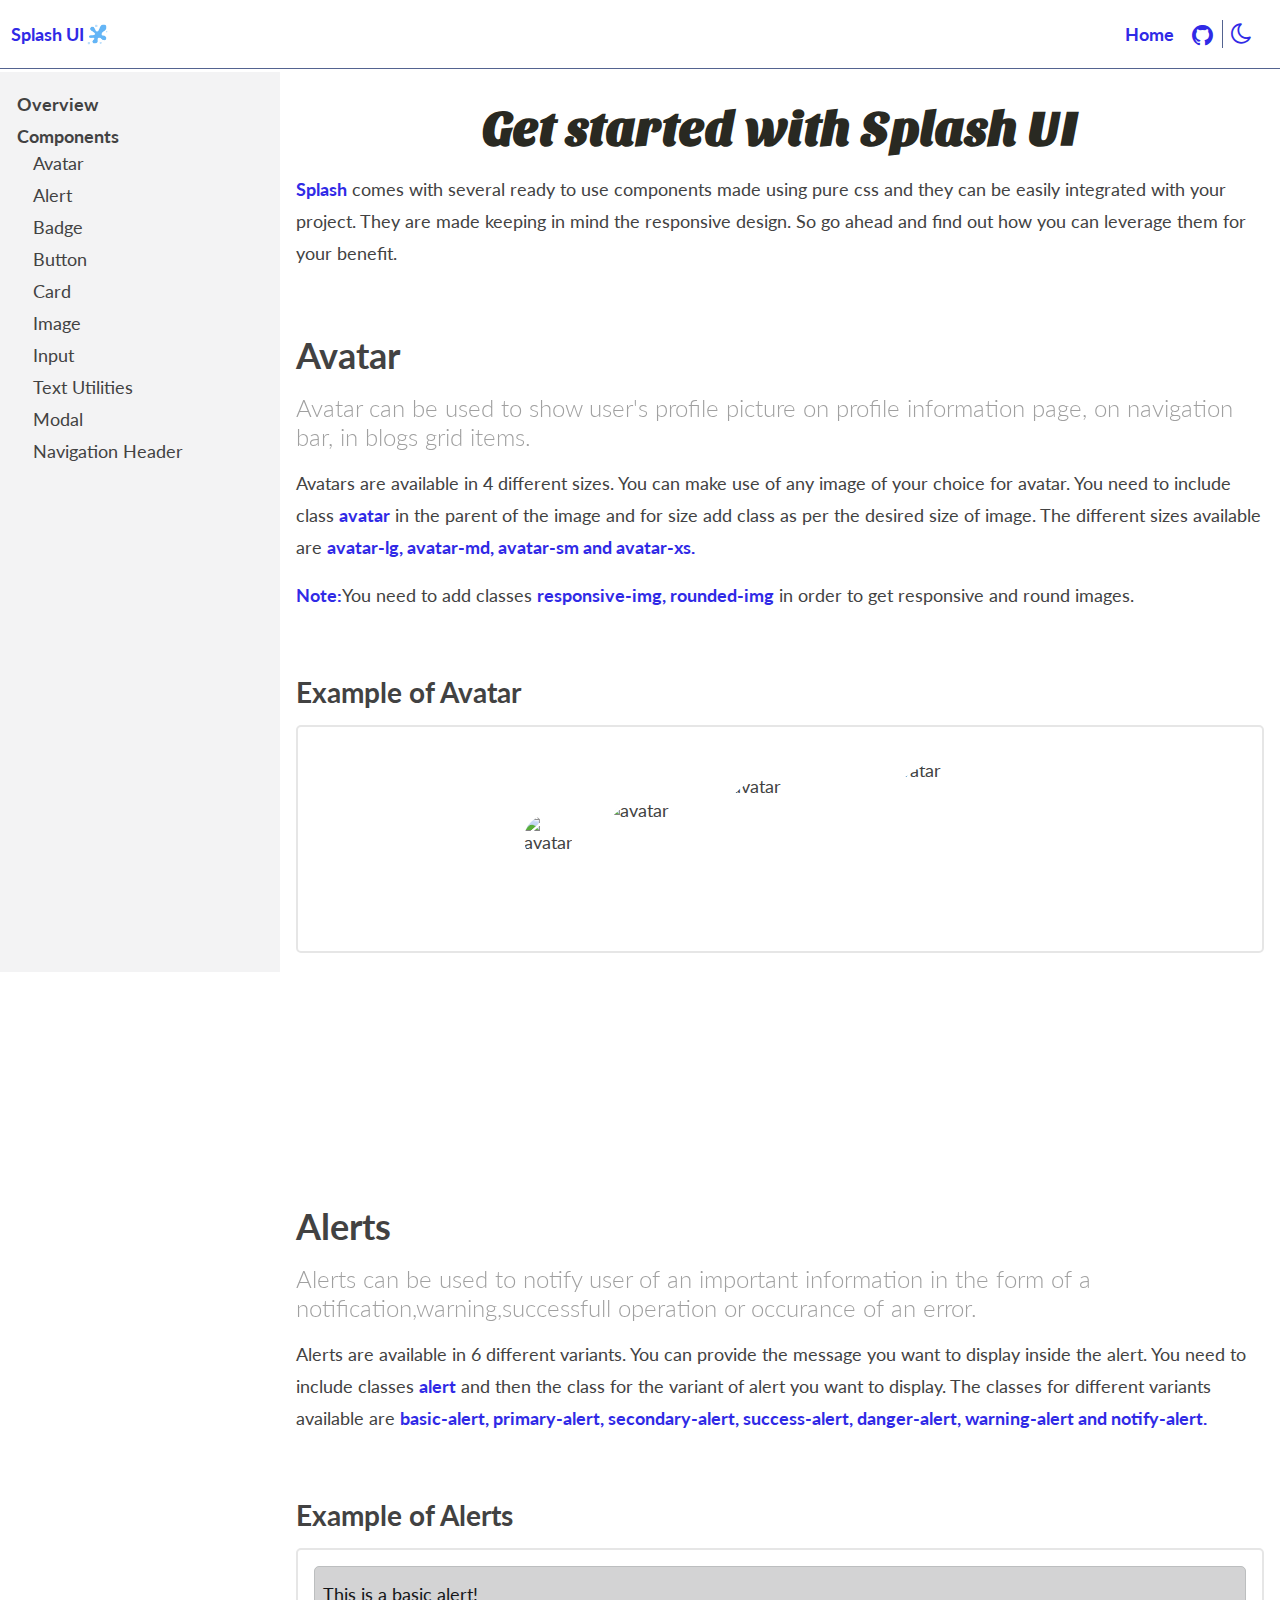
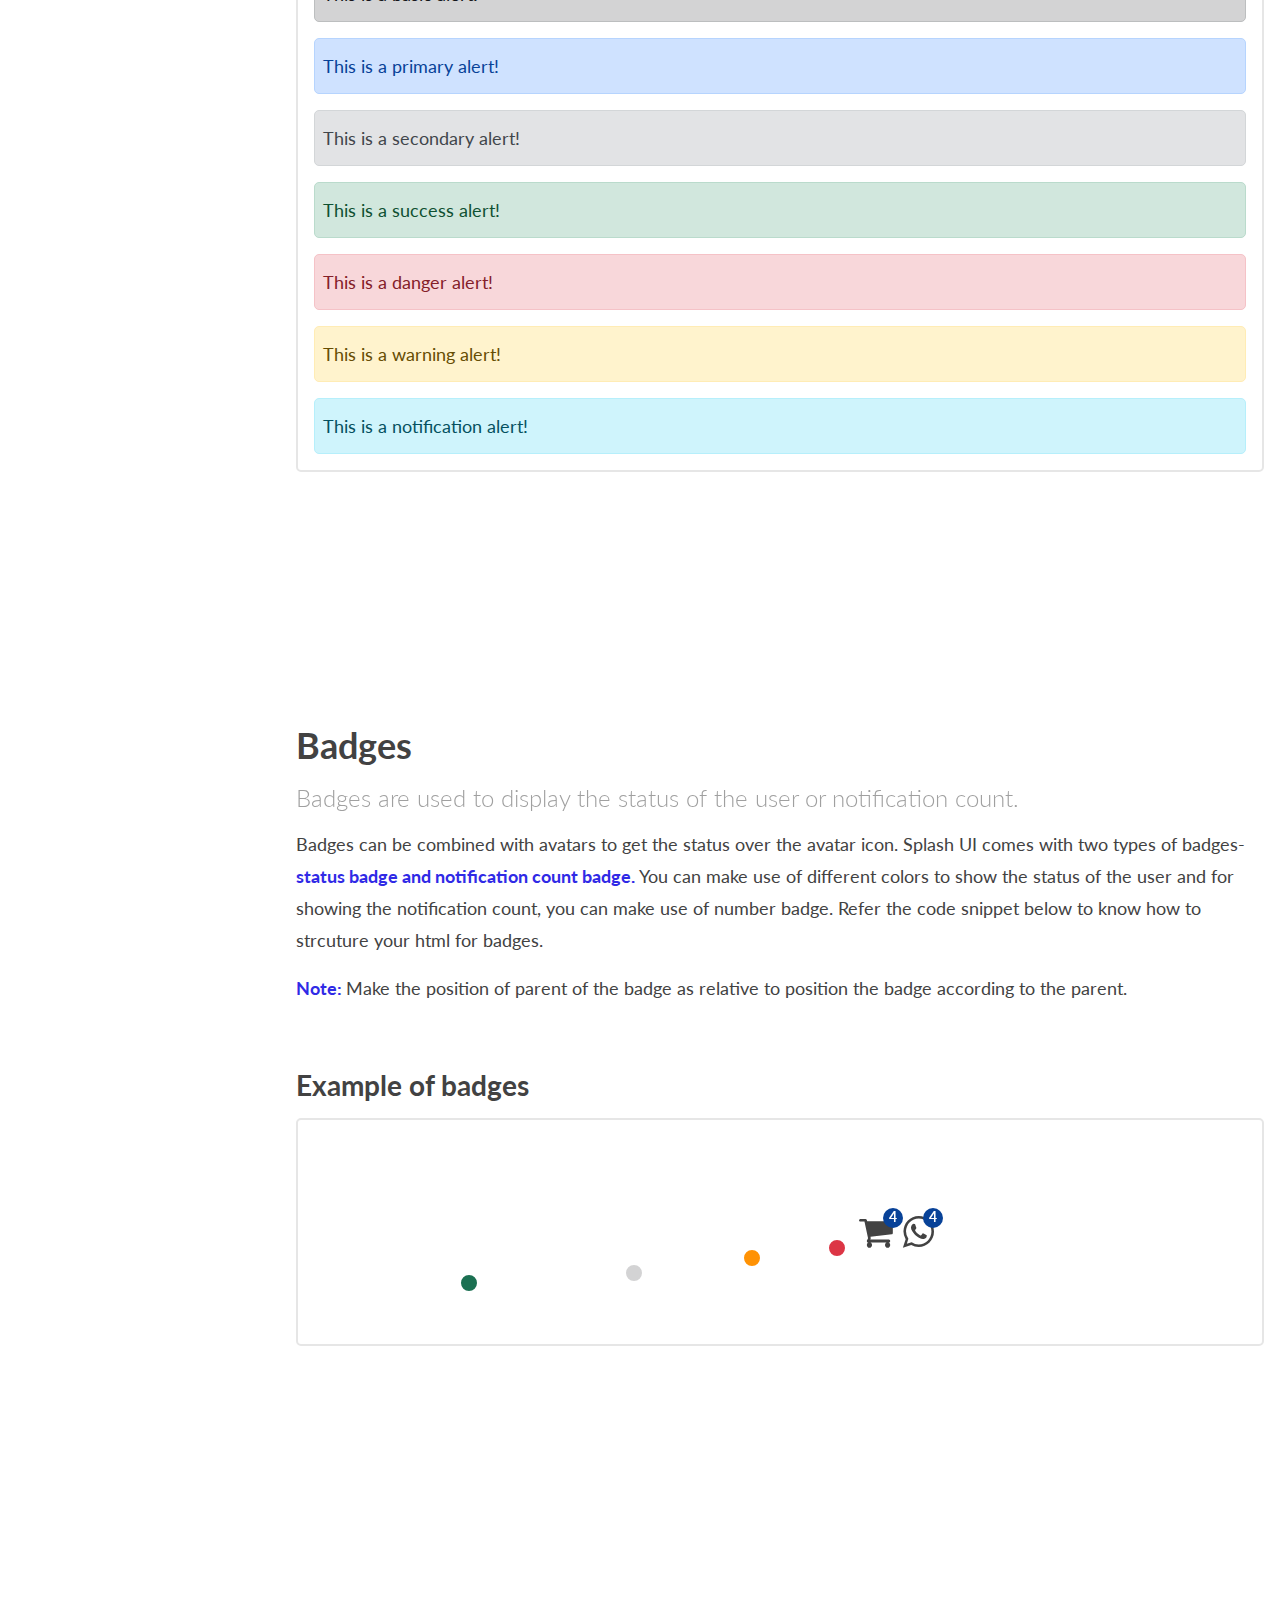
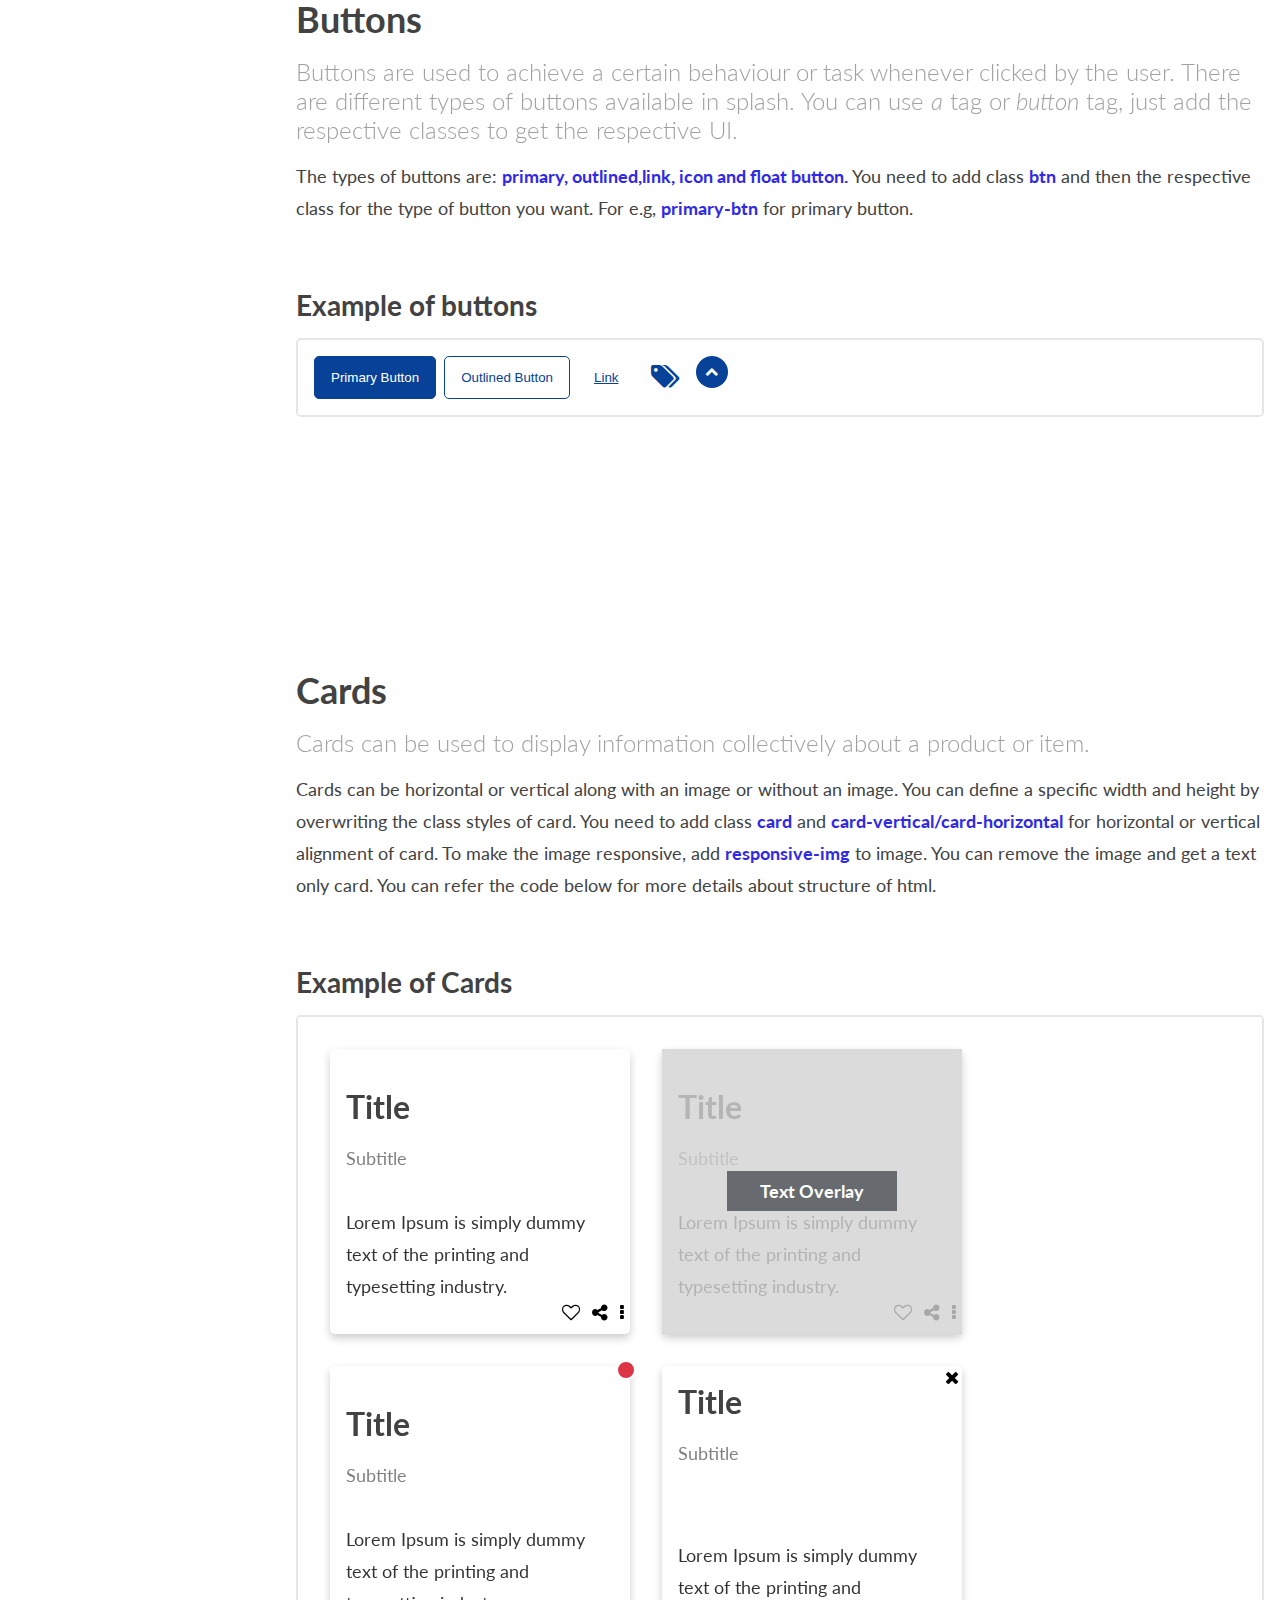
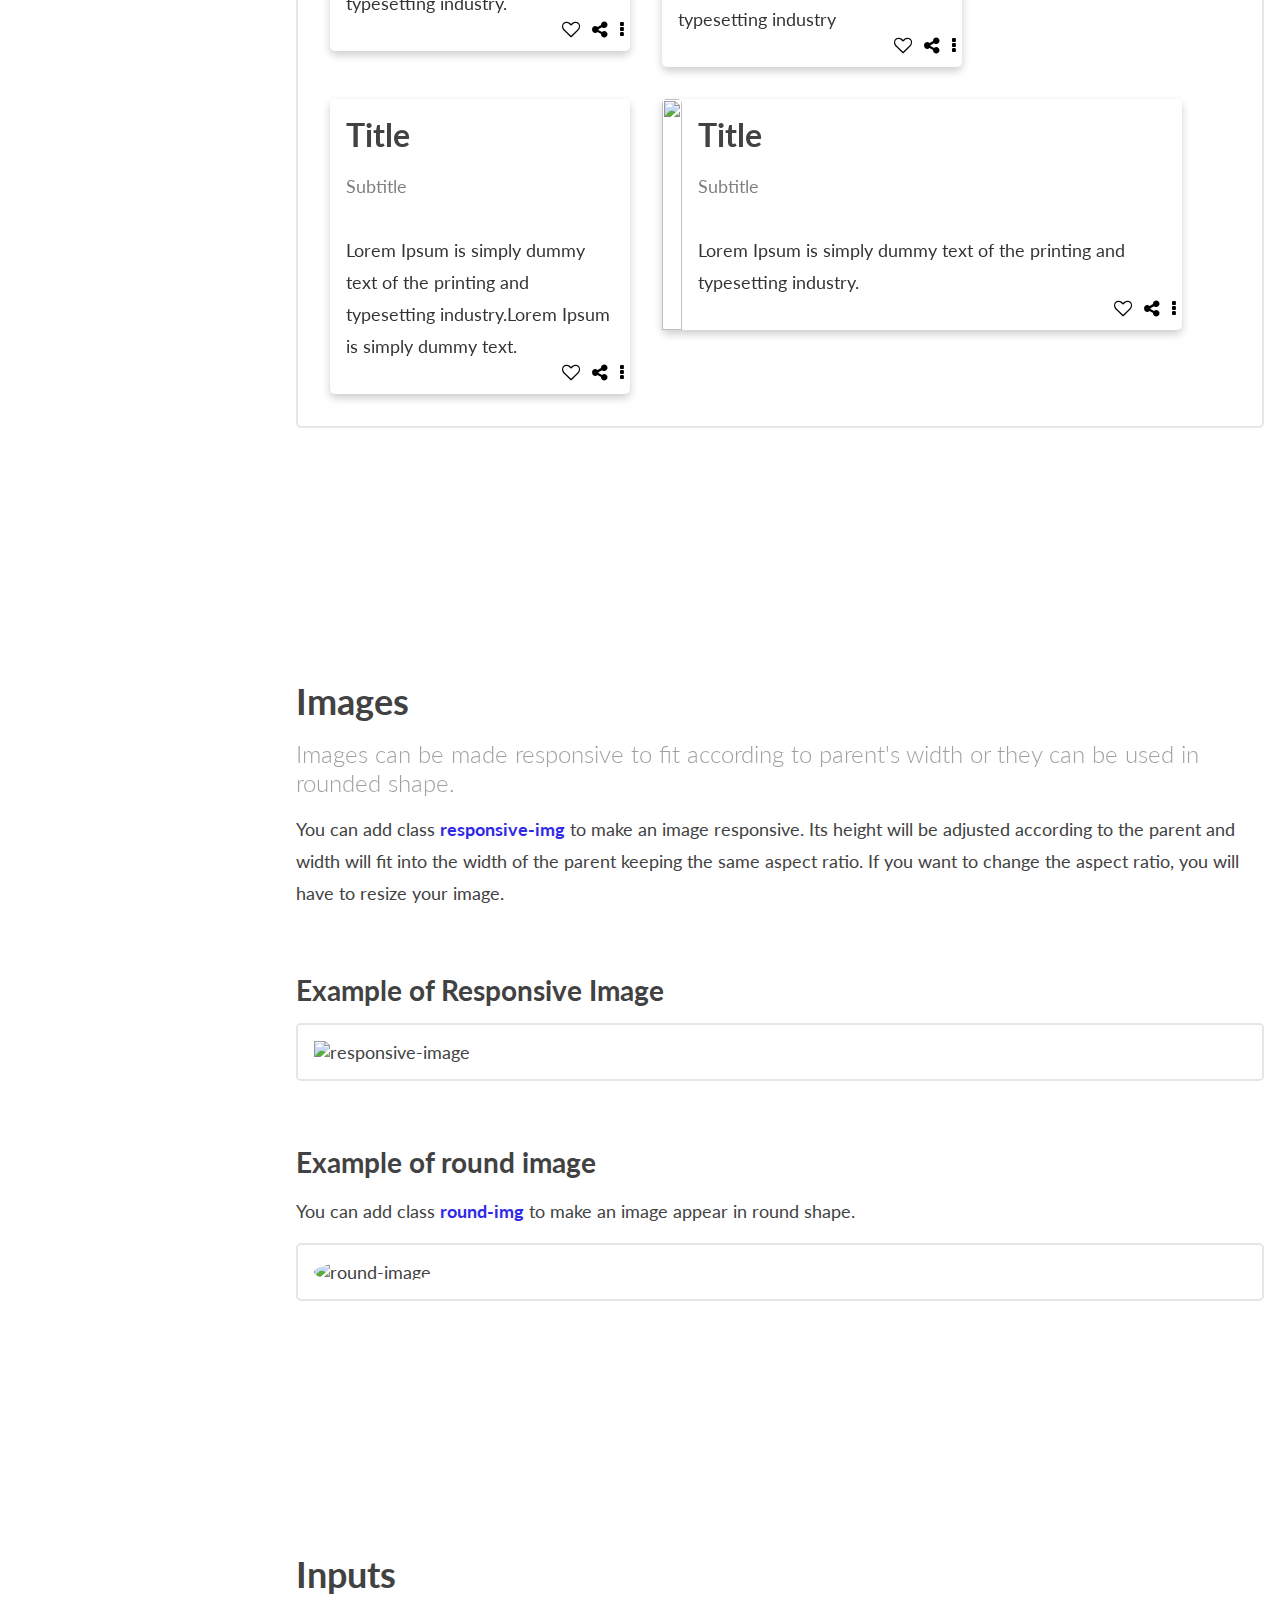
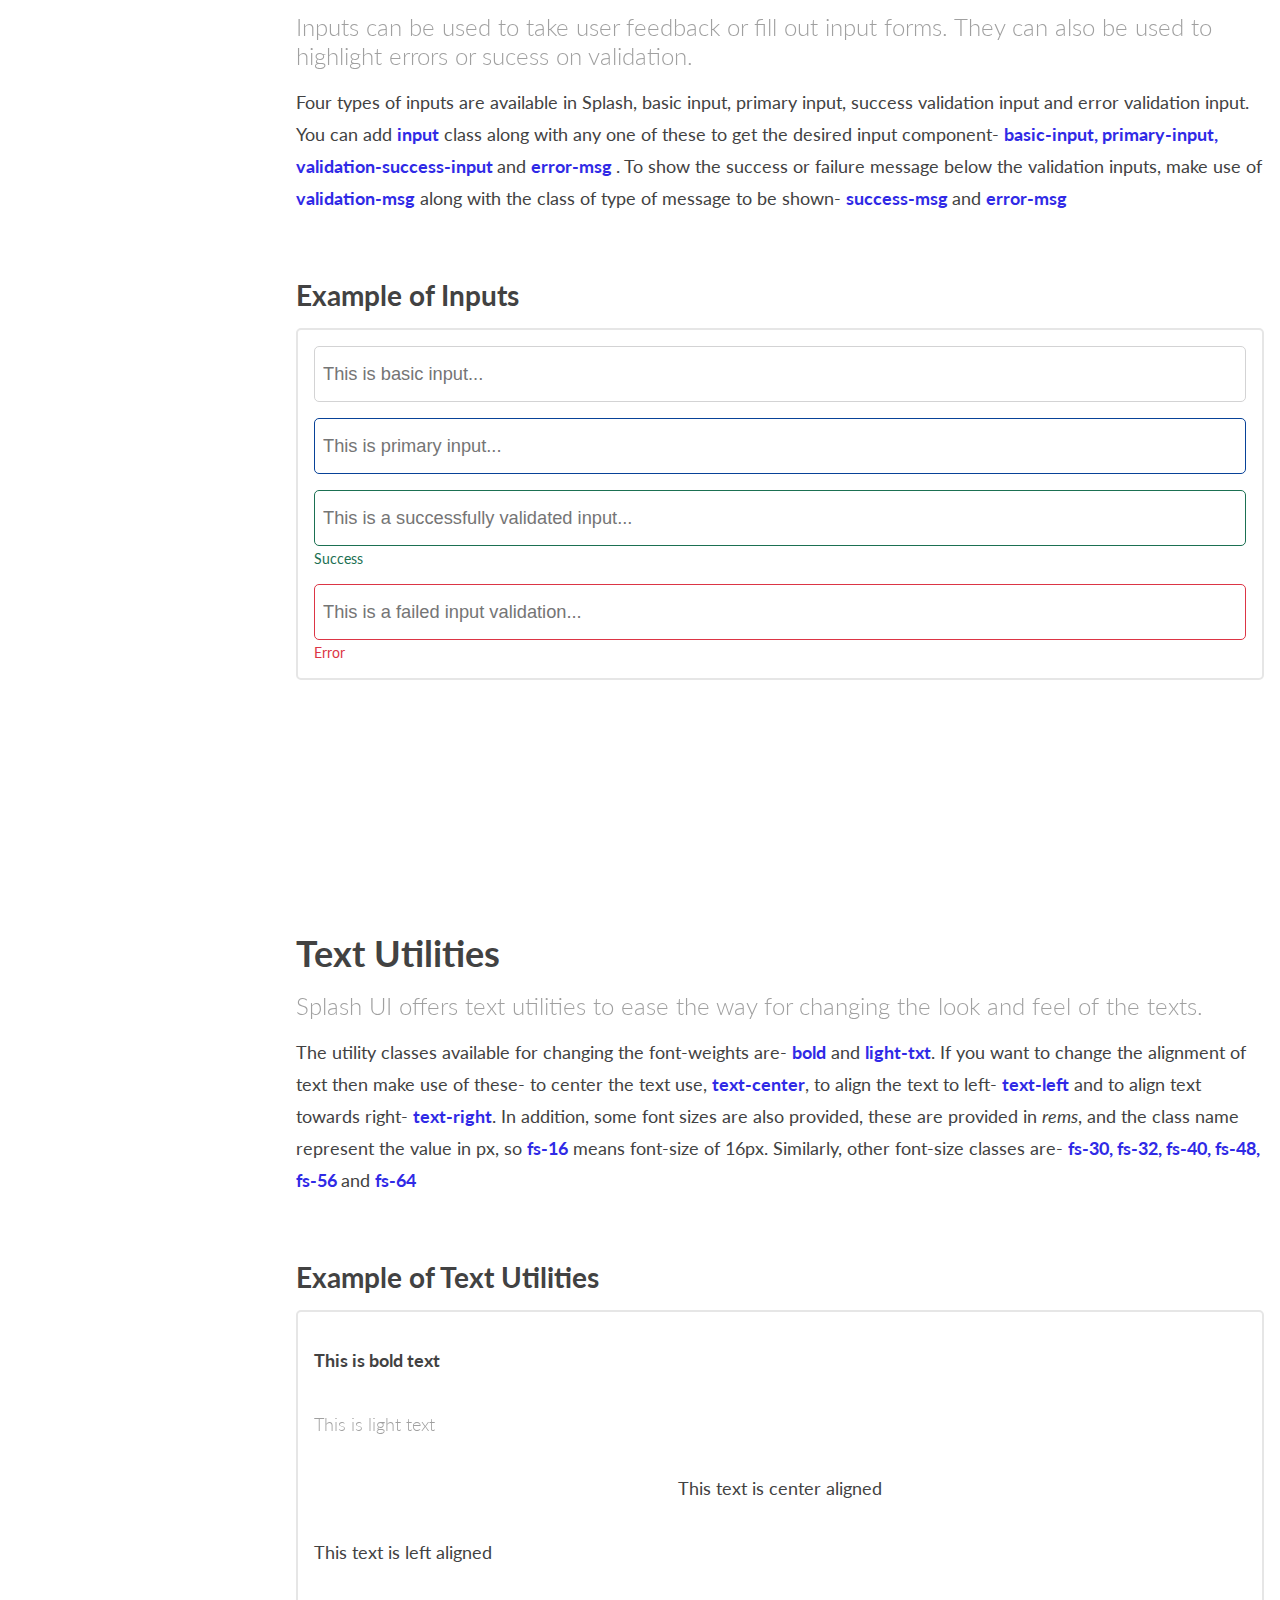
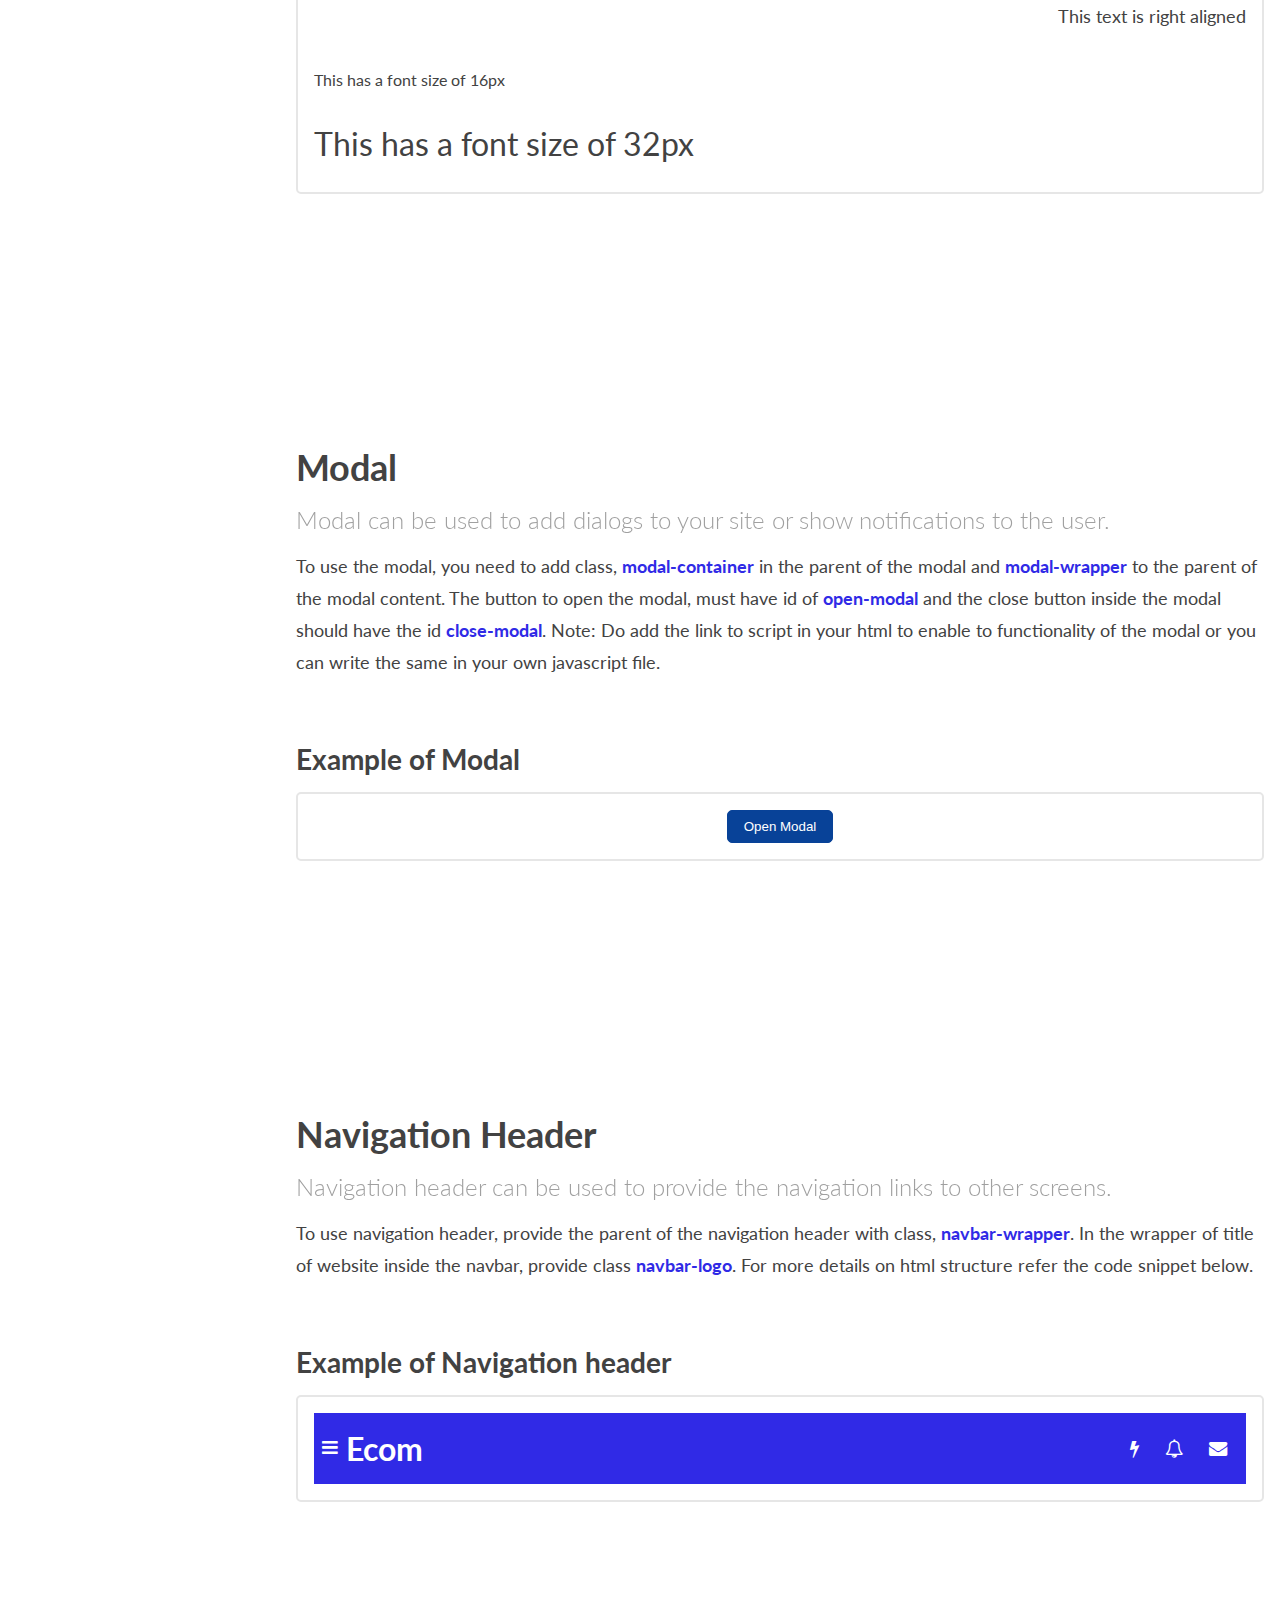
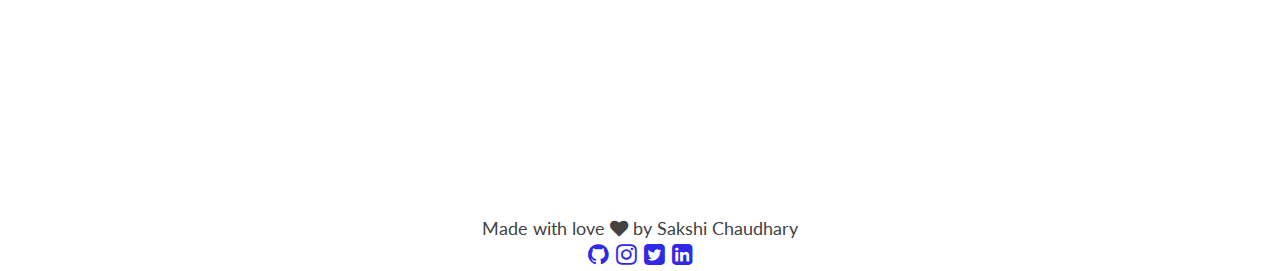
==== commit 2e9e4a34: "Feat: Added navigation header" ====
--- a/docs.html
+++ b/docs.html
@@ -1,350 +1,531 @@
 <!DOCTYPE html>
 <html lang="en">
+  <head>
+    <meta charset="UTF-8" />
+    <meta http-equiv="X-UA-Compatible" content="IE=edge" />
+    <meta name="viewport" content="width=device-width, initial-scale=1.0" />
+    <link rel="stylesheet" href="./src/utilities/index.css" />
+    <link rel="stylesheet" href="index.css" />
+    <link rel="stylesheet" href="docs.css" />
+    <link rel="stylesheet" href="./src/components/index.css" />
+    <link
+      rel="stylesheet"
+      href="https://cdnjs.cloudflare.com/ajax/libs/font-awesome/4.7.0/css/font-awesome.min.css"
+    />
+    <link rel="icon" href="./splash.png" type="image/icon type" />
+    <title>Documentation</title>
+  </head>
 
-<head>
-  <meta charset="UTF-8" />
-  <meta http-equiv="X-UA-Compatible" content="IE=edge" />
-  <meta name="viewport" content="width=device-width, initial-scale=1.0" />
-  <link rel="stylesheet" href="./src/utilities/index.css" />
-  <link rel="stylesheet" href="index.css" />
-  <link rel="stylesheet" href="docs.css" />
-  <link rel="stylesheet" href="./src/components/index.css" />
-  <link rel="stylesheet" href="https://cdnjs.cloudflare.com/ajax/libs/font-awesome/4.7.0/css/font-awesome.min.css" />
-  <link rel="icon" href="./splash.png" type="image/icon type" />
-  <title>Documentation</title>
-</head>
-
-<body>
-  <div class="page-container">
-    <header class="header-wrapper bottom-border">
-      <button class="hamburger-menu-btn borderless-btn hide" id="toggle-side-menu">
-        <i class="fa fa-bars fa-lg" aria-hidden="true"></i>
-      </button>
-      <div class="header-logo">
-        <a href="index.html">Splash UI</a>
-        <img src="./splash.png" class="icon" />
+  <body>
+    <div class="page-container">
+      <header class="header-wrapper bottom-border">
+        <button
+          class="hamburger-menu-btn borderless-btn hide"
+          id="toggle-side-menu"
+        >
+          <i class="fa fa-bars fa-lg" aria-hidden="true"></i>
+        </button>
+        <div class="header-logo">
+          <a href="index.html">Splash UI</a>
+          <img src="./splash.png" class="icon" />
+        </div>
+        <nav class="header-nav">
+          <ul class="header-nav-list">
+            <li class="no-bullets-li inline-block">
+              <a href="index.html">Home</a>
+            </li>
+          </ul>
+          <a
+            href="https://github.com/scjuly19/splash-ui"
+            target="_blank"
+            rel="noopener noreferrer"
+          >
+            <i class="fa fa-github fa-lg" aria-hidden="true"></i>
+          </a>
+          <button
+            class="toggle-mode-btn borderless-btn fs-30"
+            id="toggle-mode"
+            type="button"
+          >
+            <i class="fa fa-moon-o" aria-hidden="true"></i>
+          </button>
+          <a class="nav-dots hide fs-30" id="toggle-menu">
+            <i class="fa fa-ellipsis-v" aria-hidden="true"></i>
+          </a>
+        </nav>
+      </header>
+      <div class="nav-dots-menu hide mt-16" id="nav-dots-menu">
+        <ul class="nav-dots-menu-list">
+          <li class="no-bullets-li"><a href="index.html">Home</a></li>
+        </ul>
       </div>
-      <nav class="header-nav">
-        <ul class="header-nav-list">
-          <li class="no-bullets-li inline-block">
-            <a href="index.html">Home</a>
-          </li>
-        </ul>
-        <a href="https://github.com/scjuly19/splash-ui" target="_blank" rel="noopener noreferrer">
-          <i class="fa fa-github fa-lg" aria-hidden="true"></i>
-        </a>
-        <button class="toggle-mode-btn borderless-btn fs-30" id="toggle-mode" type="button">
-          <i class="fa fa-moon-o" aria-hidden="true"></i>
-        </button>
-        <a class="nav-dots hide fs-30" id="toggle-menu">
-          <i class="fa fa-ellipsis-v" aria-hidden="true"></i>
-        </a>
-      </nav>
-    </header>
-    <div class="nav-dots-menu hide mt-16" id="nav-dots-menu">
-      <ul class="nav-dots-menu-list">
-        <li class="no-bullets-li"><a href="index.html">Home</a></li>
-      </ul>
-    </div>
-    <div class="main-wrapper">
-      <nav class="side-nav-container">
-        <div class="side-nav-item">
-          <a href="#overview">Overview</a>
-        </div>
-        <div class="side-nav-item">
-          <a>Components</a>
-          <ul class="components-list">
-            <li class="no-bullets-li"><a href="#avatar">Avatar</a></li>
-            <li class="no-bullets-li"><a href="#alerts">Alert</a></li>
-            <li class="no-bullets-li"><a href="#badges">Badge</a></li>
-            <li class="no-bullets-li"><a href="#buttons">Button</a></li>
-            <li class="no-bullets-li"><a href="#cards">Card</a></li>
-            <li class="no-bullets-li"><a href="#images">Image</a></li>
-            <li class="no-bullets-li"><a href="#inputs">Input</a></li>
-            <li class="no-bullets-li"><a href="#text">Text Utilities</a></li>
-            <li class="no-bullets-li"><a href="#modal">Modal</a></li>
-          </ul>
-        </div>
-      </nav>
-      <div class="drawer-container hide" id="drawer-menu">
-        <div class="drawer-wrapper">
-          <div class="drawer" id="drawer">
-            <button class="`borderless-btn fs-30 drawer-close-btn" id="close-side-menu">
-              <i class="fa fa-times" aria-hidden="true"></i>
-            </button>
-            <div class="side-nav-item">
-              <a href="">Overview</a>
-            </div>
-            <div class="side-nav-item">
-              <a>Components</a>
-              <ul class="components-list">
-                <li class="no-bullets-li"><a href="#avatar">Avatar</a></li>
-                <li class="no-bullets-li"><a href="#alerts">Alert</a></li>
-                <li class="no-bullets-li"><a href="#badges">Badge</a></li>
-                <li class="no-bullets-li"><a href="#buttons">Button</a></li>
-                <li class="no-bullets-li"><a href="#cards">Card</a></li>
-                <li class="no-bullets-li"><a href="#images">Image</a></li>
-                <li class="no-bullets-li"><a href="#inputs">Input</a></li>
-                <li class="no-bullets-li">
-                  <a href="#text">Text Utilities</a>
-                </li>
-                <li class="no-bullets-li"><a href="#modal">Modal</a></li>
-              </ul>
+      <div class="main-wrapper">
+        <nav class="side-nav-container">
+          <div class="side-nav-item">
+            <a href="#overview">Overview</a>
+          </div>
+          <div class="side-nav-item">
+            <a>Components</a>
+            <ul class="components-list">
+              <li class="no-bullets-li"><a href="#avatar">Avatar</a></li>
+              <li class="no-bullets-li"><a href="#alerts">Alert</a></li>
+              <li class="no-bullets-li"><a href="#badges">Badge</a></li>
+              <li class="no-bullets-li"><a href="#buttons">Button</a></li>
+              <li class="no-bullets-li"><a href="#cards">Card</a></li>
+              <li class="no-bullets-li"><a href="#images">Image</a></li>
+              <li class="no-bullets-li"><a href="#inputs">Input</a></li>
+              <li class="no-bullets-li"><a href="#text">Text Utilities</a></li>
+              <li class="no-bullets-li"><a href="#modal">Modal</a></li>
+              <li class="no-bullets-li">
+                <a href="#navbar">Navigation Header</a>
+              </li>
+            </ul>
+          </div>
+        </nav>
+        <div class="drawer-container hide" id="drawer-menu">
+          <div class="drawer-wrapper">
+            <div class="drawer" id="drawer">
+              <button
+                class="`borderless-btn fs-30 drawer-close-btn"
+                id="close-side-menu"
+              >
+                <i class="fa fa-times" aria-hidden="true"></i>
+              </button>
+              <div class="side-nav-item">
+                <a href="">Overview</a>
+              </div>
+              <div class="side-nav-item">
+                <a>Components</a>
+                <ul class="components-list">
+                  <li class="no-bullets-li"><a href="#avatar">Avatar</a></li>
+                  <li class="no-bullets-li"><a href="#alerts">Alert</a></li>
+                  <li class="no-bullets-li"><a href="#badges">Badge</a></li>
+                  <li class="no-bullets-li"><a href="#buttons">Button</a></li>
+                  <li class="no-bullets-li"><a href="#cards">Card</a></li>
+                  <li class="no-bullets-li"><a href="#images">Image</a></li>
+                  <li class="no-bullets-li"><a href="#inputs">Input</a></li>
+                  <li class="no-bullets-li">
+                    <a href="#text">Text Utilities</a>
+                  </li>
+                  <li class="no-bullets-li"><a href="#modal">Modal</a></li>
+                  <li class="no-bullets-li">
+                    <a href="#navbar">Navigation Header</a>
+                  </li>
+                </ul>
+              </div>
             </div>
           </div>
         </div>
-      </div>
-      <main class="main-content-wrapper">
-        <section id="overview">
-          <h1 class="text-center">Get started with Splash UI</h1>
-          <p>
-            <span class="highlight-text">Splash</span> comes with several
-            ready to use components made using pure css and they can be easily
-            integrated with your project. They are made keeping in mind the
-            responsive design. So go ahead and find out how you can leverage
-            them for your benefit.
-          </p>
-        </section>
-        <section id="avatar" class="mt-64">
-          <h2>Avatar</h2>
-          <h5 class="light-txt">
-            Avatar can be used to show user's profile picture on profile
-            information page, on navigation bar, in blogs grid items.
-          </h5>
-          <p>
-            Avatars are available in 4 different sizes. You can make use of
-            any image of your choice for avatar. You need to include class
-            <span class="highlight-text">avatar</span> in the parent of the
-            image and for size add class as per the desired size of image. The
-            different sizes available are
-            <span class="highlight-text">avatar-lg, avatar-md, avatar-sm and avatar-xs.</span>
-          </p>
-          <p>
-            <span class="highlight-text">Note:</span>You need to add classes
-            <span class="highlight-text">responsive-img, rounded-img</span> in
-            order to get responsive and round images.
-          </p>
-          <h4 class="mt-64">Example of Avatar</h4>
-          <div class="example flex-center wrap">
-            <div class="avatar avatar-xs m-16">
-              <img src="https://picsum.photos/id/237/200.jpg" alt="avatar"
-                class="responsive-img rounded-img avatar-xs" />
-            </div>
-            <div class="avatar avatar-sm m-16">
-              <img src="https://picsum.photos/id/237/200.jpg" alt="avatar"
-                class="responsive-img rounded-img avatar-sm" />
-            </div>
-            <div class="avatar avatar-md m-16">
-              <img src="https://picsum.photos/id/1025/200.jpg" alt="avatar"
-                class="responsive-img rounded-img avatar-md" />
-            </div>
-            <div class="avatar avatar-lg m-16">
-              <img src="https://picsum.photos/id/1025/200.jpg" alt="avatar"
-                class="responsive-img rounded-img avatar-lg" />
-            </div>
-          </div>
-          <div class="code-example">
-            <div class="code-snippet">
-              <code>
+        <main class="main-content-wrapper">
+          <section id="overview">
+            <h1 class="text-center">Get started with Splash UI</h1>
+            <p>
+              <span class="highlight-text">Splash</span> comes with several
+              ready to use components made using pure css and they can be easily
+              integrated with your project. They are made keeping in mind the
+              responsive design. So go ahead and find out how you can leverage
+              them for your benefit.
+            </p>
+          </section>
+          <section id="avatar" class="mt-64">
+            <h2>Avatar</h2>
+            <h5 class="light-txt">
+              Avatar can be used to show user's profile picture on profile
+              information page, on navigation bar, in blogs grid items.
+            </h5>
+            <p>
+              Avatars are available in 4 different sizes. You can make use of
+              any image of your choice for avatar. You need to include class
+              <span class="highlight-text">avatar</span> in the parent of the
+              image and for size add class as per the desired size of image. The
+              different sizes available are
+              <span class="highlight-text"
+                >avatar-lg, avatar-md, avatar-sm and avatar-xs.</span
+              >
+            </p>
+            <p>
+              <span class="highlight-text">Note:</span>You need to add classes
+              <span class="highlight-text">responsive-img, rounded-img</span> in
+              order to get responsive and round images.
+            </p>
+            <h4 class="mt-64">Example of Avatar</h4>
+            <div class="example flex-center wrap">
+              <div class="avatar avatar-xs m-16">
+                <img
+                  src="https://picsum.photos/id/237/200.jpg"
+                  alt="avatar"
+                  class="responsive-img rounded-img avatar-xs"
+                />
+              </div>
+              <div class="avatar avatar-sm m-16">
+                <img
+                  src="https://picsum.photos/id/237/200.jpg"
+                  alt="avatar"
+                  class="responsive-img rounded-img avatar-sm"
+                />
+              </div>
+              <div class="avatar avatar-md m-16">
+                <img
+                  src="https://picsum.photos/id/1025/200.jpg"
+                  alt="avatar"
+                  class="responsive-img rounded-img avatar-md"
+                />
+              </div>
+              <div class="avatar avatar-lg m-16">
+                <img
+                  src="https://picsum.photos/id/1025/200.jpg"
+                  alt="avatar"
+                  class="responsive-img rounded-img avatar-lg"
+                />
+              </div>
+            </div>
+            <div class="code-example">
+              <div class="code-snippet">
+                <code>
                   <iframe
                     src="https://www.thiscodeworks.com/embed/61f8c8131e1df40015379357"
                     style="width: 100%; height: auto"
                     frameborder="0"
                   ></iframe>
                 </code>
-            </div>
-          </div>
-        </section>
-        <section id="alerts" class="mt-64">
-          <h2>Alerts</h2>
-          <h5 class="light-txt">
-            Alerts can be used to notify user of an important information in
-            the form of a notification,warning,successfull operation or
-            occurance of an error.
-          </h5>
-          <p>
-            Alerts are available in 6 different variants. You can provide the
-            message you want to display inside the alert. You need to include
-            classes
-            <span class="highlight-text">alert</span> and then the class for
-            the variant of alert you want to display. The classes for
-            different variants available are
-            <span class="highlight-text">basic-alert, primary-alert, secondary-alert, success-alert,
-              danger-alert, warning-alert and notify-alert.</span>
-          </p>
-          <h4 class="mt-64">Example of Alerts</h4>
-          <div class="example">
-            <div class="alert basic-alert">This is a basic alert!</div>
-            <div class="alert primary-alert mt-16">
-              This is a primary alert!
-            </div>
-            <div class="alert secondary-alert mt-16">
-              This is a secondary alert!
-            </div>
-            <div class="alert success-alert mt-16">
-              This is a success alert!
-            </div>
-            <div class="alert danger-alert mt-16">
-              This is a danger alert!
-            </div>
-            <div class="alert warning-alert mt-16">
-              This is a warning alert!
-            </div>
-            <div class="alert notify-alert mt-16">
-              This is a notification alert!
-            </div>
-          </div>
-          <div class="code-example">
-            <div class="code-snippet">
-              <code>
+              </div>
+            </div>
+          </section>
+          <section id="alerts" class="mt-64">
+            <h2>Alerts</h2>
+            <h5 class="light-txt">
+              Alerts can be used to notify user of an important information in
+              the form of a notification,warning,successfull operation or
+              occurance of an error.
+            </h5>
+            <p>
+              Alerts are available in 6 different variants. You can provide the
+              message you want to display inside the alert. You need to include
+              classes
+              <span class="highlight-text">alert</span> and then the class for
+              the variant of alert you want to display. The classes for
+              different variants available are
+              <span class="highlight-text"
+                >basic-alert, primary-alert, secondary-alert, success-alert,
+                danger-alert, warning-alert and notify-alert.</span
+              >
+            </p>
+            <h4 class="mt-64">Example of Alerts</h4>
+            <div class="example">
+              <div class="alert basic-alert">This is a basic alert!</div>
+              <div class="alert primary-alert mt-16">
+                This is a primary alert!
+              </div>
+              <div class="alert secondary-alert mt-16">
+                This is a secondary alert!
+              </div>
+              <div class="alert success-alert mt-16">
+                This is a success alert!
+              </div>
+              <div class="alert danger-alert mt-16">
+                This is a danger alert!
+              </div>
+              <div class="alert warning-alert mt-16">
+                This is a warning alert!
+              </div>
+              <div class="alert notify-alert mt-16">
+                This is a notification alert!
+              </div>
+            </div>
+            <div class="code-example">
+              <div class="code-snippet">
+                <code>
                   <iframe
                     src="https://www.thiscodeworks.com/embed/61f8c9fc1e1df4001537935b"
                     style="width: 100%; height: auto"
                     frameborder="0"
                   ></iframe>
                 </code>
-            </div>
-          </div>
-        </section>
-        <section id="badges" class="mt-64">
-          <h2>Badges</h2>
-          <h5 class="light-txt">
-            Badges are used to display the status of the user or notification
-            count.
-          </h5>
-          <p>
-            Badges can be combined with avatars to get the status over the
-            avatar icon. Splash UI comes with two types of badges-
-            <span class="highlight-text">status badge and notification count badge.</span>
-            You can make use of different colors to show the status of the
-            user and for showing the notification count, you can make use of
-            number badge. Refer the code snippet below to know how to
-            strcuture your html for badges.
-          </p>
-          <p>
-            <span class="highlight-text">Note: </span>Make the position of
-            parent of the badge as relative to position the badge according to
-            the parent.
-          </p>
-          <h4 class="mt-64">Example of badges</h4>
-          <div class="example flex align-items-center wrap">
-            <div class="relative">
-              <div class="avatar avatar-lg m-16">
-                <img src="https://picsum.photos/id/237/200/300.jpg" alt=""
-                  class="responsive-img rounded-img avatar-lg" />
-              </div>
-              <span class="status-badge status-online round-badge"></span>
-            </div>
-            <div class="relative">
-              <div class="avatar avatar-md m-16">
-                <img src="https://picsum.photos/id/237/200/300.jpg" alt=""
-                  class="responsive-img rounded-img avatar-md" />
-              </div>
-              <span class="status-badge status-offline round-badge"></span>
-            </div>
-            <div class="relative">
-              <div class="avatar avatar-sm m-16">
-                <img src="https://picsum.photos/id/237/200/300.jpg" alt=""
-                  class="responsive-img rounded-img avatar-sm" />
-              </div>
-              <span class="status-badge status-away round-badge"></span>
-            </div>
-            <div class="relative">
-              <div class="avatar avatar-xs m-16">
-                <img src="https://picsum.photos/id/237/200/300.jpg" alt=""
-                  class="responsive-img rounded-img avatar-xs" />
-              </div>
-              <span class="status-badge status-busy round-badge"></span>
-            </div>
-            <a class="relative">
-              <span><i class="fa fa-shopping-cart fa-2x" aria-hidden="true"></i>
-              </span>
-              <span class="status-badge badge-wth-number round-badge">4</span>
-            </a>
-            <a class="relative ml-8">
-              <span><i class="fa fa-whatsapp fa-2x" aria-hidden="true"></i>
-              </span>
-              <span class="status-badge badge-wth-number round-badge">4</span>
-            </a>
-          </div>
-          <div class="code-example">
-            <div class="code-snippet">
-              <code>
+              </div>
+            </div>
+          </section>
+          <section id="badges" class="mt-64">
+            <h2>Badges</h2>
+            <h5 class="light-txt">
+              Badges are used to display the status of the user or notification
+              count.
+            </h5>
+            <p>
+              Badges can be combined with avatars to get the status over the
+              avatar icon. Splash UI comes with two types of badges-
+              <span class="highlight-text"
+                >status badge and notification count badge.</span
+              >
+              You can make use of different colors to show the status of the
+              user and for showing the notification count, you can make use of
+              number badge. Refer the code snippet below to know how to
+              strcuture your html for badges.
+            </p>
+            <p>
+              <span class="highlight-text">Note: </span>Make the position of
+              parent of the badge as relative to position the badge according to
+              the parent.
+            </p>
+            <h4 class="mt-64">Example of badges</h4>
+            <div class="example flex align-items-center wrap">
+              <div class="relative">
+                <div class="avatar avatar-lg m-16">
+                  <img
+                    src="https://picsum.photos/id/237/200/300.jpg"
+                    alt=""
+                    class="responsive-img rounded-img avatar-lg"
+                  />
+                </div>
+                <span class="status-badge status-online round-badge"></span>
+              </div>
+              <div class="relative">
+                <div class="avatar avatar-md m-16">
+                  <img
+                    src="https://picsum.photos/id/237/200/300.jpg"
+                    alt=""
+                    class="responsive-img rounded-img avatar-md"
+                  />
+                </div>
+                <span class="status-badge status-offline round-badge"></span>
+              </div>
+              <div class="relative">
+                <div class="avatar avatar-sm m-16">
+                  <img
+                    src="https://picsum.photos/id/237/200/300.jpg"
+                    alt=""
+                    class="responsive-img rounded-img avatar-sm"
+                  />
+                </div>
+                <span class="status-badge status-away round-badge"></span>
+              </div>
+              <div class="relative">
+                <div class="avatar avatar-xs m-16">
+                  <img
+                    src="https://picsum.photos/id/237/200/300.jpg"
+                    alt=""
+                    class="responsive-img rounded-img avatar-xs"
+                  />
+                </div>
+                <span class="status-badge status-busy round-badge"></span>
+              </div>
+              <a class="relative">
+                <span
+                  ><i class="fa fa-shopping-cart fa-2x" aria-hidden="true"></i>
+                </span>
+                <span class="status-badge badge-wth-number round-badge">4</span>
+              </a>
+              <a class="relative ml-8">
+                <span
+                  ><i class="fa fa-whatsapp fa-2x" aria-hidden="true"></i>
+                </span>
+                <span class="status-badge badge-wth-number round-badge">4</span>
+              </a>
+            </div>
+            <div class="code-example">
+              <div class="code-snippet">
+                <code>
                   <iframe
                     src="https://www.thiscodeworks.com/embed/61f8cb6e1e1df4001537935d"
                     style="width: 100%; height: auto"
                     frameborder="0"
                   ></iframe>
                 </code>
-            </div>
-          </div>
-        </section>
-        <section id="buttons" class="mt-64">
-          <h2>Buttons</h2>
-          <h5 class="light-txt">
-            Buttons are used to achieve a certain behaviour or task whenever
-            clicked by the user. There are different types of buttons
-            available in splash. You can use <i>a</i> tag or
-            <i>button</i> tag, just add the respective classes to get the
-            respective UI.
-          </h5>
-          <p>
-            The types of buttons are:
-            <span class="highlight-text">primary, outlined,link, icon and float button.</span>
-            You need to add class <span class="highlight-text">btn</span> and
-            then the respective class for the type of button you want. For
-            e.g, <span class="highlight-text">primary-btn</span> for primary
-            button.
-          </p>
-          <h4 class="mt-64">Example of buttons</h4>
-          <div class="example flex align-item-center wrap">
-            <button class="btn primary-btn">Primary Button</button>
-            <button class="btn outline-btn ml-8">Outlined Button</button>
-            <button class="btn link-btn ml-8 no-border">Link</button>
-            <button class="btn icon-btn no-border">
-              <i class="fa fa-tags fa-2x" aria-hidden="true"></i>
-            </button>
-            <button class="btn floating-btn no-border">
-              <i class="fa fa-chevron-up" aria-hidden="true"></i>
-            </button>
-          </div>
-          <div class="code-example">
-            <div class="code-snippet">
-              <code>
+              </div>
+            </div>
+          </section>
+          <section id="buttons" class="mt-64">
+            <h2>Buttons</h2>
+            <h5 class="light-txt">
+              Buttons are used to achieve a certain behaviour or task whenever
+              clicked by the user. There are different types of buttons
+              available in splash. You can use <i>a</i> tag or
+              <i>button</i> tag, just add the respective classes to get the
+              respective UI.
+            </h5>
+            <p>
+              The types of buttons are:
+              <span class="highlight-text"
+                >primary, outlined,link, icon and float button.</span
+              >
+              You need to add class <span class="highlight-text">btn</span> and
+              then the respective class for the type of button you want. For
+              e.g, <span class="highlight-text">primary-btn</span> for primary
+              button.
+            </p>
+            <h4 class="mt-64">Example of buttons</h4>
+            <div class="example flex align-item-center wrap">
+              <button class="btn primary-btn">Primary Button</button>
+              <button class="btn outline-btn ml-8">Outlined Button</button>
+              <button class="btn link-btn ml-8 no-border">Link</button>
+              <button class="btn icon-btn no-border">
+                <i class="fa fa-tags fa-2x" aria-hidden="true"></i>
+              </button>
+              <button class="btn floating-btn no-border">
+                <i class="fa fa-chevron-up" aria-hidden="true"></i>
+              </button>
+            </div>
+            <div class="code-example">
+              <div class="code-snippet">
+                <code>
                   <iframe
                     src="https://www.thiscodeworks.com/embed/61f8cde91e1df40015379368"
                     style="width: 100%; height: auto"
                     frameborder="0"
                   ></iframe>
                 </code>
-            </div>
-          </div>
-        </section>
-        <section id="cards" class="mt-64">
-          <h2>Cards</h2>
-          <h5 class="light-txt">
-            Cards can be used to display information collectively about a
-            product or item.
-          </h5>
-          <p>
-            Cards can be horizontal or vertical along with an image or without
-            an image. You can define a specific width and height by
-            overwriting the class styles of card. You need to add class
-            <span class="highlight-text">card</span> and
-            <span class="highlight-text">card-vertical/card-horizontal</span>
-            for horizontal or vertical alignment of card. To make the image
-            responsive, add
-            <span class="highlight-text">responsive-img</span> to image. You
-            can remove the image and get a text only card. You can refer the
-            code below for more details about structure of html.
-          </p>
-          <h4 class="mt-64">Example of Cards</h4>
-          <div class="example flex wrap">
-            <div class="m-16">
-              <div class="card card-vertical">
-                <div class="card-media">
-                  <img src="https://picsum.photos/seed/picsum/200/300.jpg" alt="" class="responsive-img" />
-                </div>
+              </div>
+            </div>
+          </section>
+          <section id="cards" class="mt-64">
+            <h2>Cards</h2>
+            <h5 class="light-txt">
+              Cards can be used to display information collectively about a
+              product or item.
+            </h5>
+            <p>
+              Cards can be horizontal or vertical along with an image or without
+              an image. You can define a specific width and height by
+              overwriting the class styles of card. You need to add class
+              <span class="highlight-text">card</span> and
+              <span class="highlight-text">card-vertical/card-horizontal</span>
+              for horizontal or vertical alignment of card. To make the image
+              responsive, add
+              <span class="highlight-text">responsive-img</span> to image. You
+              can remove the image and get a text only card. You can refer the
+              code below for more details about structure of html.
+            </p>
+            <h4 class="mt-64">Example of Cards</h4>
+            <div class="example flex wrap">
+              <div class="m-16">
+                <div class="card card-vertical">
+                  <div class="card-media">
+                    <img
+                      src="https://picsum.photos/seed/picsum/200/300.jpg"
+                      alt=""
+                      class="responsive-img"
+                    />
+                  </div>
+                  <div class="card-description-wrapper">
+                    <div class="card-primary">
+                      <h3>Title</h3>
+                      <p class="card-primary-subtitle">Subtitle</p>
+                    </div>
+                    <div class="card-secondary">
+                      <p class="card-secondary-description">
+                        Lorem Ipsum is simply dummy text of the printing and
+                        typesetting industry.
+                      </p>
+                    </div>
+                    <div class="card-actions">
+                      <a><i class="fa fa-heart-o" aria-hidden="true"></i> </a>
+                      <a><i class="fa fa-share-alt" aria-hidden="true"></i> </a>
+                      <a
+                        ><i class="fa fa-ellipsis-v" aria-hidden="true"></i>
+                      </a>
+                    </div>
+                  </div>
+                </div>
+              </div>
+              <div class="m-16">
+                <div class="card card-vertical relative">
+                  <div class="card-media">
+                    <img
+                      src="https://picsum.photos/seed/picsum/200/300.jpg"
+                      alt=""
+                      class="responsive-img"
+                    />
+                  </div>
+                  <div class="card-description-wrapper">
+                    <div class="card-primary">
+                      <h3>Title</h3>
+                      <p class="card-primary-subtitle">Subtitle</p>
+                    </div>
+                    <div class="card-secondary">
+                      <p class="card-secondary-description">
+                        Lorem Ipsum is simply dummy text of the printing and
+                        typesetting industry.
+                      </p>
+                    </div>
+                    <div class="card-actions">
+                      <a><i class="fa fa-heart-o" aria-hidden="true"></i> </a>
+                      <a><i class="fa fa-share-alt" aria-hidden="true"></i> </a>
+                      <a
+                        ><i class="fa fa-ellipsis-v" aria-hidden="true"></i>
+                      </a>
+                    </div>
+                  </div>
+                  <div class="card-overlay">
+                    <a href=""><span>Text Overlay</span> </a>
+                  </div>
+                </div>
+              </div>
+              <div class="m-16">
+                <div class="card card-vertical relative">
+                  <div class="card-media">
+                    <img
+                      src="https://picsum.photos/seed/picsum/200/300.jpg"
+                      alt=""
+                      class="responsive-img"
+                    />
+                  </div>
+                  <div class="card-description-wrapper">
+                    <div class="card-primary">
+                      <h3>Title</h3>
+                      <p class="card-primary-subtitle">Subtitle</p>
+                    </div>
+                    <div class="card-secondary">
+                      <p class="card-secondary-description">
+                        Lorem Ipsum is simply dummy text of the printing and
+                        typesetting industry.
+                      </p>
+                    </div>
+                    <div class="card-actions">
+                      <a><i class="fa fa-heart-o" aria-hidden="true"></i> </a>
+                      <a><i class="fa fa-share-alt" aria-hidden="true"></i> </a>
+                      <a
+                        ><i class="fa fa-ellipsis-v" aria-hidden="true"></i>
+                      </a>
+                    </div>
+                  </div>
+                  <span
+                    class="status-badge status-busy round-badge card-badge"
+                  ></span>
+                </div>
+              </div>
+              <div class="m-16">
+                <div class="card card-vertical relative card-wth-dismiss">
+                  <div class="card-primary px-16">
+                    <h3>Title</h3>
+                    <p class="card-primary-subtitle">Subtitle</p>
+                  </div>
+                  <div class="card-media mt-16">
+                    <img
+                      src="https://picsum.photos/seed/picsum/200/300.jpg"
+                      alt=""
+                      class="responsive-img"
+                    />
+                  </div>
+                  <div class="card-description-wrapper">
+                    <div class="card-secondary">
+                      <p class="card-secondary-description">
+                        Lorem Ipsum is simply dummy text of the printing and
+                        typesetting industry
+                      </p>
+                    </div>
+                    <div class="card-actions">
+                      <a><i class="fa fa-heart-o" aria-hidden="true"></i> </a>
+                      <a><i class="fa fa-share-alt" aria-hidden="true"></i> </a>
+                      <a
+                        ><i class="fa fa-ellipsis-v" aria-hidden="true"></i>
+                      </a>
+                    </div>
+                  </div>
+                  <span class="card-dismiss-icon" id="dismiss"
+                    ><i class="fa fa-times" aria-hidden="true"></i>
+                  </span>
+                </div>
+              </div>
+              <div class="card card-vertical m-16">
                 <div class="card-description-wrapper">
                   <div class="card-primary">
                     <h3>Title</h3>
@@ -353,367 +534,367 @@
                   <div class="card-secondary">
                     <p class="card-secondary-description">
                       Lorem Ipsum is simply dummy text of the printing and
-                      typesetting industry.
+                      typesetting industry.Lorem Ipsum is simply dummy text.
                     </p>
                   </div>
                   <div class="card-actions">
                     <a><i class="fa fa-heart-o" aria-hidden="true"></i> </a>
                     <a><i class="fa fa-share-alt" aria-hidden="true"></i> </a>
-                    <a><i class="fa fa-ellipsis-v" aria-hidden="true"></i>
-                    </a>
-                  </div>
-                </div>
-              </div>
-            </div>
-            <div class="m-16">
-              <div class="card card-vertical relative">
-                <div class="card-media">
-                  <img src="https://picsum.photos/seed/picsum/200/300.jpg" alt="" class="responsive-img" />
-                </div>
-                <div class="card-description-wrapper">
-                  <div class="card-primary">
-                    <h3>Title</h3>
-                    <p class="card-primary-subtitle">Subtitle</p>
-                  </div>
-                  <div class="card-secondary">
-                    <p class="card-secondary-description">
-                      Lorem Ipsum is simply dummy text of the printing and
-                      typesetting industry.
-                    </p>
-                  </div>
-                  <div class="card-actions">
-                    <a><i class="fa fa-heart-o" aria-hidden="true"></i> </a>
-                    <a><i class="fa fa-share-alt" aria-hidden="true"></i> </a>
-                    <a><i class="fa fa-ellipsis-v" aria-hidden="true"></i>
-                    </a>
-                  </div>
-                </div>
-                <div class="card-overlay">
-                  <a href=""><span>Text Overlay</span> </a>
-                </div>
-              </div>
-            </div>
-            <div class="m-16">
-              <div class="card card-vertical relative">
-                <div class="card-media">
-                  <img src="https://picsum.photos/seed/picsum/200/300.jpg" alt="" class="responsive-img" />
-                </div>
-                <div class="card-description-wrapper">
-                  <div class="card-primary">
-                    <h3>Title</h3>
-                    <p class="card-primary-subtitle">Subtitle</p>
-                  </div>
-                  <div class="card-secondary">
-                    <p class="card-secondary-description">
-                      Lorem Ipsum is simply dummy text of the printing and
-                      typesetting industry.
-                    </p>
-                  </div>
-                  <div class="card-actions">
-                    <a><i class="fa fa-heart-o" aria-hidden="true"></i> </a>
-                    <a><i class="fa fa-share-alt" aria-hidden="true"></i> </a>
-                    <a><i class="fa fa-ellipsis-v" aria-hidden="true"></i>
-                    </a>
-                  </div>
-                </div>
-                <span class="status-badge status-busy round-badge card-badge"></span>
-              </div>
-            </div>
-            <div class="m-16">
-              <div class="card card-vertical relative card-wth-dismiss">
-                <div class="card-primary px-16">
-                  <h3>Title</h3>
-                  <p class="card-primary-subtitle">Subtitle</p>
-                </div>
-                <div class="card-media mt-16">
-                  <img src="https://picsum.photos/seed/picsum/200/300.jpg" alt="" class="responsive-img" />
-                </div>
-                <div class="card-description-wrapper">
-                  <div class="card-secondary">
-                    <p class="card-secondary-description">
-                      Lorem Ipsum is simply dummy text of the printing and
-                      typesetting industry
-                    </p>
-                  </div>
-                  <div class="card-actions">
-                    <a><i class="fa fa-heart-o" aria-hidden="true"></i> </a>
-                    <a><i class="fa fa-share-alt" aria-hidden="true"></i> </a>
-                    <a><i class="fa fa-ellipsis-v" aria-hidden="true"></i>
-                    </a>
-                  </div>
-                </div>
-                <span class="card-dismiss-icon" id="dismiss"><i class="fa fa-times" aria-hidden="true"></i>
-                </span>
-              </div>
-            </div>
-            <div class="card card-vertical m-16">
-              <div class="card-description-wrapper">
-                <div class="card-primary">
-                  <h3>Title</h3>
-                  <p class="card-primary-subtitle">Subtitle</p>
-                </div>
-                <div class="card-secondary">
-                  <p class="card-secondary-description">
-                    Lorem Ipsum is simply dummy text of the printing and
-                    typesetting industry.Lorem Ipsum is simply dummy text.
-                  </p>
-                </div>
-                <div class="card-actions">
-                  <a><i class="fa fa-heart-o" aria-hidden="true"></i> </a>
-                  <a><i class="fa fa-share-alt" aria-hidden="true"></i> </a>
-                  <a><i class="fa fa-ellipsis-v" aria-hidden="true"></i> </a>
-                </div>
-              </div>
-            </div>
+                    <a><i class="fa fa-ellipsis-v" aria-hidden="true"></i> </a>
+                  </div>
+                </div>
+              </div>
 
-            <div class="m-16 horizontal-card-wrapper">
-              <div class="card card-horizontal">
-                <div class="card-media">
-                  <img src="https://picsum.photos/seed/picsum/200/300.jpg" alt="" class="responsive-img" />
-                </div>
+              <div class="m-16 horizontal-card-wrapper">
+                <div class="card card-horizontal">
+                  <div class="card-media">
+                    <img
+                      src="https://picsum.photos/seed/picsum/200/300.jpg"
+                      alt=""
+                      class="responsive-img"
+                    />
+                  </div>
 
-                <div class="card-description-wrapper">
-                  <div class="card-primary">
-                    <h3>Title</h3>
-                    <p class="card-primary-subtitle">Subtitle</p>
-                  </div>
-                  <div class="card-secondary">
-                    <p class="card-secondary-description">
-                      Lorem Ipsum is simply dummy text of the printing and
-                      typesetting industry.
-                    </p>
-                  </div>
-                  <div class="card-actions">
-                    <a><i class="fa fa-heart-o" aria-hidden="true"></i> </a>
-                    <a><i class="fa fa-share-alt" aria-hidden="true"></i> </a>
-                    <a><i class="fa fa-ellipsis-v" aria-hidden="true"></i>
-                    </a>
-                  </div>
-                </div>
-              </div>
-            </div>
-          </div>
-          <div class="code-example">
-            <div class="code-snippet">
-              <code>
+                  <div class="card-description-wrapper">
+                    <div class="card-primary">
+                      <h3>Title</h3>
+                      <p class="card-primary-subtitle">Subtitle</p>
+                    </div>
+                    <div class="card-secondary">
+                      <p class="card-secondary-description">
+                        Lorem Ipsum is simply dummy text of the printing and
+                        typesetting industry.
+                      </p>
+                    </div>
+                    <div class="card-actions">
+                      <a><i class="fa fa-heart-o" aria-hidden="true"></i> </a>
+                      <a><i class="fa fa-share-alt" aria-hidden="true"></i> </a>
+                      <a
+                        ><i class="fa fa-ellipsis-v" aria-hidden="true"></i>
+                      </a>
+                    </div>
+                  </div>
+                </div>
+              </div>
+            </div>
+            <div class="code-example">
+              <div class="code-snippet">
+                <code>
                   <iframe
                     src="https://www.thiscodeworks.com/embed/61f904281e1df400153793c4"
                     style="width: 100%; height: auto"
                     frameborder="0"
                   ></iframe>
                 </code>
-            </div>
-          </div>
-        </section>
-        <section id="images" class="mt-64">
-          <h2>Images</h2>
-          <h5 class="light-txt">
-            Images can be made responsive to fit according to parent's width
-            or they can be used in rounded shape.
-          </h5>
-          <p>
-            You can add class
-            <span class="highlight-text">responsive-img</span> to make an
-            image responsive. Its height will be adjusted according to the
-            parent and width will fit into the width of the parent keeping the
-            same aspect ratio. If you want to change the aspect ratio, you
-            will have to resize your image.
-          </p>
-          <h4 class="mt-64">Example of Responsive Image</h4>
-          <div class="example flex wrap">
-            <img src="https://picsum.photos/id/1015/200.jpg" alt="responsive-image" class="responsive-img small-img" />
-          </div>
-          <h4 class="mt-64">Example of round image</h4>
-          <p>
-            You can add class
-            <span class="highlight-text">round-img</span> to make an image
-            appear in round shape.
-          </p>
-          <div class="example flex wrap">
-            <img src="https://picsum.photos/id/1015/200.jpg" alt="round-image" class="round-img" />
-          </div>
-          <div class="code-example">
-            <div class="code-snippet">
-              <code>
+              </div>
+            </div>
+          </section>
+          <section id="images" class="mt-64">
+            <h2>Images</h2>
+            <h5 class="light-txt">
+              Images can be made responsive to fit according to parent's width
+              or they can be used in rounded shape.
+            </h5>
+            <p>
+              You can add class
+              <span class="highlight-text">responsive-img</span> to make an
+              image responsive. Its height will be adjusted according to the
+              parent and width will fit into the width of the parent keeping the
+              same aspect ratio. If you want to change the aspect ratio, you
+              will have to resize your image.
+            </p>
+            <h4 class="mt-64">Example of Responsive Image</h4>
+            <div class="example flex wrap">
+              <img
+                src="https://picsum.photos/id/1015/200.jpg"
+                alt="responsive-image"
+                class="responsive-img small-img"
+              />
+            </div>
+            <h4 class="mt-64">Example of round image</h4>
+            <p>
+              You can add class
+              <span class="highlight-text">round-img</span> to make an image
+              appear in round shape.
+            </p>
+            <div class="example flex wrap">
+              <img
+                src="https://picsum.photos/id/1015/200.jpg"
+                alt="round-image"
+                class="round-img"
+              />
+            </div>
+            <div class="code-example">
+              <div class="code-snippet">
+                <code>
                   <iframe
                     src="https://www.thiscodeworks.com/embed/61fb573a6ab14d0015c32cda"
                     style="width: 100%; height: auto"
                     frameborder="0"
                   ></iframe>
                 </code>
-            </div>
-          </div>
-        </section>
-        <section id="inputs" class="mt-64">
-          <h2>Inputs</h2>
-          <h5 class="light-txt">
-            Inputs can be used to take user feedback or fill out input forms.
-            They can also be used to highlight errors or sucess on validation.
-          </h5>
-          <p>
-            Four types of inputs are available in Splash, basic input, primary
-            input, success validation input and error validation input. You
-            can add <span class="highlight-text">input</span> class along with
-            any one of these to get the desired input component-
-            <span class="highlight-text">basic-input, primary-input, validation-success-input
-            </span>
-            and <span class="highlight-text"> error-msg </span>. To show the
-            success or failure message below the validation inputs, make use
-            of <span class="highlight-text">validation-msg</span> along with
-            the class of type of message to be shown-
-            <span class="highlight-text"> success-msg </span> and
-            <span class="highlight-text">error-msg</span>
-          </p>
-          <h4 class="mt-64">Example of Inputs</h4>
-          <div class="example flex wrap">
-            <div class="input-wrapper">
-              <input type="text" class="input basic-input" placeholder="This is basic input..." />
-            </div>
-            <div class="input-wrapper mt-16">
-              <input type="text" class="input primary-input" placeholder="This is primary input..." />
-            </div>
-            <div class="input-wrapper mt-16">
-              <input type="text" class="input validation-success-input"
-                placeholder="This is a successfully validated input..." />
-              <span class="validation-msg success-msg">Success</span>
-            </div>
-            <div class="input-wrapper mt-16">
-              <input type="text" class="input error-input" placeholder="This is a failed input validation..." />
-              <span class="validation-msg error-msg">Error</span>
-            </div>
-          </div>
-          <div class="code-example">
-            <div class="code-snippet">
-              <code>
+              </div>
+            </div>
+          </section>
+          <section id="inputs" class="mt-64">
+            <h2>Inputs</h2>
+            <h5 class="light-txt">
+              Inputs can be used to take user feedback or fill out input forms.
+              They can also be used to highlight errors or sucess on validation.
+            </h5>
+            <p>
+              Four types of inputs are available in Splash, basic input, primary
+              input, success validation input and error validation input. You
+              can add <span class="highlight-text">input</span> class along with
+              any one of these to get the desired input component-
+              <span class="highlight-text"
+                >basic-input, primary-input, validation-success-input
+              </span>
+              and <span class="highlight-text"> error-msg </span>. To show the
+              success or failure message below the validation inputs, make use
+              of <span class="highlight-text">validation-msg</span> along with
+              the class of type of message to be shown-
+              <span class="highlight-text"> success-msg </span> and
+              <span class="highlight-text">error-msg</span>
+            </p>
+            <h4 class="mt-64">Example of Inputs</h4>
+            <div class="example flex wrap">
+              <div class="input-wrapper">
+                <input
+                  type="text"
+                  class="input basic-input"
+                  placeholder="This is basic input..."
+                />
+              </div>
+              <div class="input-wrapper mt-16">
+                <input
+                  type="text"
+                  class="input primary-input"
+                  placeholder="This is primary input..."
+                />
+              </div>
+              <div class="input-wrapper mt-16">
+                <input
+                  type="text"
+                  class="input validation-success-input"
+                  placeholder="This is a successfully validated input..."
+                />
+                <span class="validation-msg success-msg">Success</span>
+              </div>
+              <div class="input-wrapper mt-16">
+                <input
+                  type="text"
+                  class="input error-input"
+                  placeholder="This is a failed input validation..."
+                />
+                <span class="validation-msg error-msg">Error</span>
+              </div>
+            </div>
+            <div class="code-example">
+              <div class="code-snippet">
+                <code>
                   <iframe
                     src="https://www.thiscodeworks.com/embed/61fb5aba6ab14d0015c32cde"
                     style="width: 100%; height: auto"
                     frameborder="0"
                   ></iframe>
                 </code>
-            </div>
-          </div>
-        </section>
-        <section id="text" class="mt-64">
-          <h2>Text Utilities</h2>
-          <h5 class="light-txt">
-            Splash UI offers text utilities to ease the way for changing the
-            look and feel of the texts.
-          </h5>
-          <p>
-            The utility classes available for changing the font-weights are-
-            <span class="highlight-text">bold</span> and
-            <span class="highlight-text">light-txt</span>. If you want to
-            change the alignment of text then make use of these- to center the
-            text use, <span class="highlight-text">text-center</span>, to
-            align the text to left-
-            <span class="highlight-text">text-left</span> and to align text
-            towards right- <span class="highlight-text">text-right</span>. In
-            addition, some font sizes are also provided, these are provided in
-            <i>rems</i>, and the class name represent the value in px, so
-            <span class="highlight-text">fs-16</span> means font-size of 16px.
-            Similarly, other font-size classes are-
-            <span class="highlight-text">fs-30, fs-32, fs-40, fs-48, fs-56
-            </span>
-            and
-            <span class="highlight-text">fs-64</span>
-          </p>
-          <h4 class="mt-64">Example of Text Utilities</h4>
-          <div class="example flex wrap column">
-            <p class="bold">This is bold text</p>
-            <p class="light-txt">This is light text</p>
-            <p class="text-center">This text is center aligned</p>
-            <p class="text-left">This text is left aligned</p>
-            <p class="text-right">This text is right aligned</p>
-            <p class="fs-16">This has a font size of 16px</p>
-            <p class="fs-32">This has a font size of 32px</p>
-          </div>
-          <div class="code-example">
-            <div class="code-snippet">
-              <code>
+              </div>
+            </div>
+          </section>
+          <section id="text" class="mt-64">
+            <h2>Text Utilities</h2>
+            <h5 class="light-txt">
+              Splash UI offers text utilities to ease the way for changing the
+              look and feel of the texts.
+            </h5>
+            <p>
+              The utility classes available for changing the font-weights are-
+              <span class="highlight-text">bold</span> and
+              <span class="highlight-text">light-txt</span>. If you want to
+              change the alignment of text then make use of these- to center the
+              text use, <span class="highlight-text">text-center</span>, to
+              align the text to left-
+              <span class="highlight-text">text-left</span> and to align text
+              towards right- <span class="highlight-text">text-right</span>. In
+              addition, some font sizes are also provided, these are provided in
+              <i>rems</i>, and the class name represent the value in px, so
+              <span class="highlight-text">fs-16</span> means font-size of 16px.
+              Similarly, other font-size classes are-
+              <span class="highlight-text"
+                >fs-30, fs-32, fs-40, fs-48, fs-56
+              </span>
+              and
+              <span class="highlight-text">fs-64</span>
+            </p>
+            <h4 class="mt-64">Example of Text Utilities</h4>
+            <div class="example flex wrap column">
+              <p class="bold">This is bold text</p>
+              <p class="light-txt">This is light text</p>
+              <p class="text-center">This text is center aligned</p>
+              <p class="text-left">This text is left aligned</p>
+              <p class="text-right">This text is right aligned</p>
+              <p class="fs-16">This has a font size of 16px</p>
+              <p class="fs-32">This has a font size of 32px</p>
+            </div>
+            <div class="code-example">
+              <div class="code-snippet">
+                <code>
                   <iframe
                     src="https://www.thiscodeworks.com/embed/6202b34d234b8a0015700bd3"
                     style="width: 100%; height: auto"
                     frameborder="0"
                   ></iframe>
                 </code>
-            </div>
-          </div>
-        </section>
-        <section id="modal" class="mt-64">
-          <h2>Modal</h2>
-          <h5 class="light-txt">
-            Modal can be used to add dialogs to your site or show notifications to the user.
-          </h5>
-          <p>
-            To use the modal, you need to add class, <span class="highlight-text">modal-container</span> in the parent
-            of the modal and <span class="highlight-text">modal-wrapper</span> to the parent of the modal content.
-            The button to open the modal, must have id of <span class="highlight-text">open-modal</span> and the close button inside the modal
-            should have the id <span class="highlight-text">close-modal</span>.
-            Note: Do add the link to script in your html to enable to functionality of the modal or you can write the same in your own javascript file.
-          </p>
-          <h4 class="mt-64">Example of Modal</h4>
-          <div class="example flex-center">
-            <button class="btn primary-btn" id="open-modal">Open Modal</button>
-          </div>
-          <div class="modal-container" id="modal-container">
-            <div class="modal-wrapper">
-              <button id="close-modal"><i class="fa fa-times" aria-hidden="true"></i>
+              </div>
+            </div>
+          </section>
+          <section id="modal" class="mt-64">
+            <h2>Modal</h2>
+            <h5 class="light-txt">
+              Modal can be used to add dialogs to your site or show
+              notifications to the user.
+            </h5>
+            <p>
+              To use the modal, you need to add class,
+              <span class="highlight-text">modal-container</span> in the parent
+              of the modal and
+              <span class="highlight-text">modal-wrapper</span> to the parent of
+              the modal content. The button to open the modal, must have id of
+              <span class="highlight-text">open-modal</span> and the close
+              button inside the modal should have the id
+              <span class="highlight-text">close-modal</span>. Note: Do add the
+              link to script in your html to enable to functionality of the
+              modal or you can write the same in your own javascript file.
+            </p>
+            <h4 class="mt-64">Example of Modal</h4>
+            <div class="example flex-center">
+              <button class="btn primary-btn" id="open-modal">
+                Open Modal
               </button>
-              <h2>Title</h2>
-              <p> Lorem Ipsum is simply dummy text of the printing and
-                typesetting industry. Lorem Ipsum is simply dummy text of the printing and
-                typesetting industry. Lorem Ipsum is simply dummy text of the printing and
-                typesetting industry. Lorem Ipsum is simply dummy text of the printing and
-                typesetting industry.</p>
-            </div>
-          </div>
-          <div class="code-example">
-            <div class="code-snippet">
-              <code>
-                <iframe src="https://www.thiscodeworks.com/embed/6203c30f234b8a0015700d0f" style="width: 100%; height: auto;" frameborder="0"></iframe>
+            </div>
+            <div class="modal-container" id="modal-container">
+              <div class="modal-wrapper">
+                <button id="close-modal">
+                  <i class="fa fa-times" aria-hidden="true"></i>
+                </button>
+                <h2>Title</h2>
+                <p>
+                  Lorem Ipsum is simply dummy text of the printing and
+                  typesetting industry. Lorem Ipsum is simply dummy text of the
+                  printing and typesetting industry. Lorem Ipsum is simply dummy
+                  text of the printing and typesetting industry. Lorem Ipsum is
+                  simply dummy text of the printing and typesetting industry.
+                </p>
+              </div>
+            </div>
+            <div class="code-example">
+              <div class="code-snippet">
+                <code>
+                  <iframe
+                    src="https://www.thiscodeworks.com/embed/6203c30f234b8a0015700d0f"
+                    style="width: 100%; height: auto"
+                    frameborder="0"
+                  ></iframe>
                 </code>
-            </div>
-          </div>
-          </section>
+              </div>
+            </div>
+          </section>
+          <section id="navbar" class="mt-64">
+            <h2>Navigation Header</h2>
+            <h5 class="light-txt">
+              Navigation header can be used to provide the navigation links to
+              other screens.
+            </h5>
+            <p>
+              To use navigation header, provide the parent of the navigation
+              header with class,
+              <span class="highlight-text">navbar-wrapper</span>. In the wrapper
+              of title of website inside the navbar, provide class
+              <span class="highlight-text">navbar-logo</span>. For more details
+              on html structure refer the code snippet below.
+            </p>
+            <h4 class="mt-64">Example of Navigation header</h4>
+            <div class="example">
+              <div class="navbar-wrapper">
+                <div class="navbar-logo">
+                  <i class="fa fa-bars" aria-hidden="true"></i>
+                  <h3 class="navbar-title">Ecom</h3>
+                </div>
+                <nav class="navbar-nav">
+                  <a>
+                    <i class="fa fa-bolt" aria-hidden="true"></i>
+                  </a>
+                  <a>
+                    <i class="fa fa-bell-o" aria-hidden="true"></i>
+                  </a>
+                  <a>
+                    <i class="fa fa-envelope" aria-hidden="true"></i>
+                  </a>
+                </nav>
+              </div>
+            </div>
+            <div class="code-example">
+              <div class="code-snippet">
+                <code>
+                  <iframe
+                    src="https://www.thiscodeworks.com/embed/6203c7dfc6efb50015062d41"
+                    style="width: 100%; height: auto"
+                    frameborder="0"
+                  ></iframe>
+                </code>
+              </div>
+            </div>
+          </section>
+        </main>
+      </div>
+      <footer class="footer">
+        <div class="flex-center text-center">
+          <span>
+            Made with love <i class="fa fa-heart" aria-hidden="true"></i> by
+            Sakshi Chaudhary</span
+          >
+        </div>
+        <div class="flex-center">
+          <ul>
+            <li class="inline-block no-bullets-li">
+              <a
+                class="fs-30"
+                href="https://github.com/scjuly19"
+                target="_blank"
+                rel="noopener noreferrer"
+                ><i class="fa fa-github" aria-hidden="true"></i
+              ></a>
+            </li>
+            <li class="inline-block no-bullets-li">
+              <a
+                class="fs-30"
+                href="https://www.instagram.com/sakshi.codes"
+                target="_blank"
+                rel="noopener noreferrer"
+                ><i class="fa fa-instagram" aria-hidden="true"></i>
+              </a>
+            </li>
+            <li class="inline-block no-bullets-li">
+              <a
+                class="fs-30"
+                href="https://www.twitter.com/scjuly19"
+                target="_blank"
+                rel="noopener noreferrer"
+                ><i class="fa fa-twitter-square" aria-hidden="true"></i>
+              </a>
+            </li>
+            <li class="inline-block no-bullets-li">
+              <a class="fs-30" href="https://www.linkedin.com/in/scjuly19"
+                ><i class="fa fa-linkedin-square" aria-hidden="true"></i>
+              </a>
+            </li>
+          </ul>
+        </div>
+      </footer>
     </div>
-    
-    </main>
-  </div>
-  <footer class="footer">
-    <div class="flex-center text-center">
-      <span>
-        Made with love <i class="fa fa-heart" aria-hidden="true"></i> by
-        Sakshi Chaudhary</span>
-    </div>
-    <div class="flex-center">
-      <ul>
-        <li class="inline-block no-bullets-li">
-          <a class="fs-30" href="https://github.com/scjuly19" target="_blank" rel="noopener noreferrer"><i
-              class="fa fa-github" aria-hidden="true"></i></a>
-        </li>
-        <li class="inline-block no-bullets-li">
-          <a class="fs-30" href="https://www.instagram.com/sakshi.codes" target="_blank" rel="noopener noreferrer"><i
-              class="fa fa-instagram" aria-hidden="true"></i>
-          </a>
-        </li>
-        <li class="inline-block no-bullets-li">
-          <a class="fs-30" href="https://www.twitter.com/scjuly19" target="_blank" rel="noopener noreferrer"><i
-              class="fa fa-twitter-square" aria-hidden="true"></i>
-          </a>
-        </li>
-        <li class="inline-block no-bullets-li">
-          <a class="fs-30" href="https://www.linkedin.com/in/scjuly19"><i class="fa fa-linkedin-square"
-              aria-hidden="true"></i>
-          </a>
-        </li>
-      </ul>
-    </div>
-  </footer>
-  </div>
-  <script src="index.js"></script>
-  <script src="./src/components/drawer/drawer.js"></script>
-  <script src="./src/components/modal/modal.js"></script>
-</body>
-
-</html>+    <script src="index.js"></script>
+    <script src="./src/components/drawer/drawer.js"></script>
+    <script src="./src/components/modal/modal.js"></script>
+  </body>
+</html>
--- a/docs.css
+++ b/docs.css
@@ -13,7 +13,7 @@
   overscroll-behavior: contain;
   top: 4.5rem;
   width: 280px;
-  height: calc(100vh - 9rem);
+  height: 100vh;
   overflow-y: auto;
   display: block;
   flex-shrink: 0;
--- a/src/components/index.css
+++ b/src/components/index.css
@@ -6,4 +6,5 @@
 @import url('./button/button.css');
 @import url('./images/images.css');
 @import url('./input/input.css');
-@import url('./modal/modal.css');+@import url('./modal/modal.css');
+@import url('./navbar/navbar.css');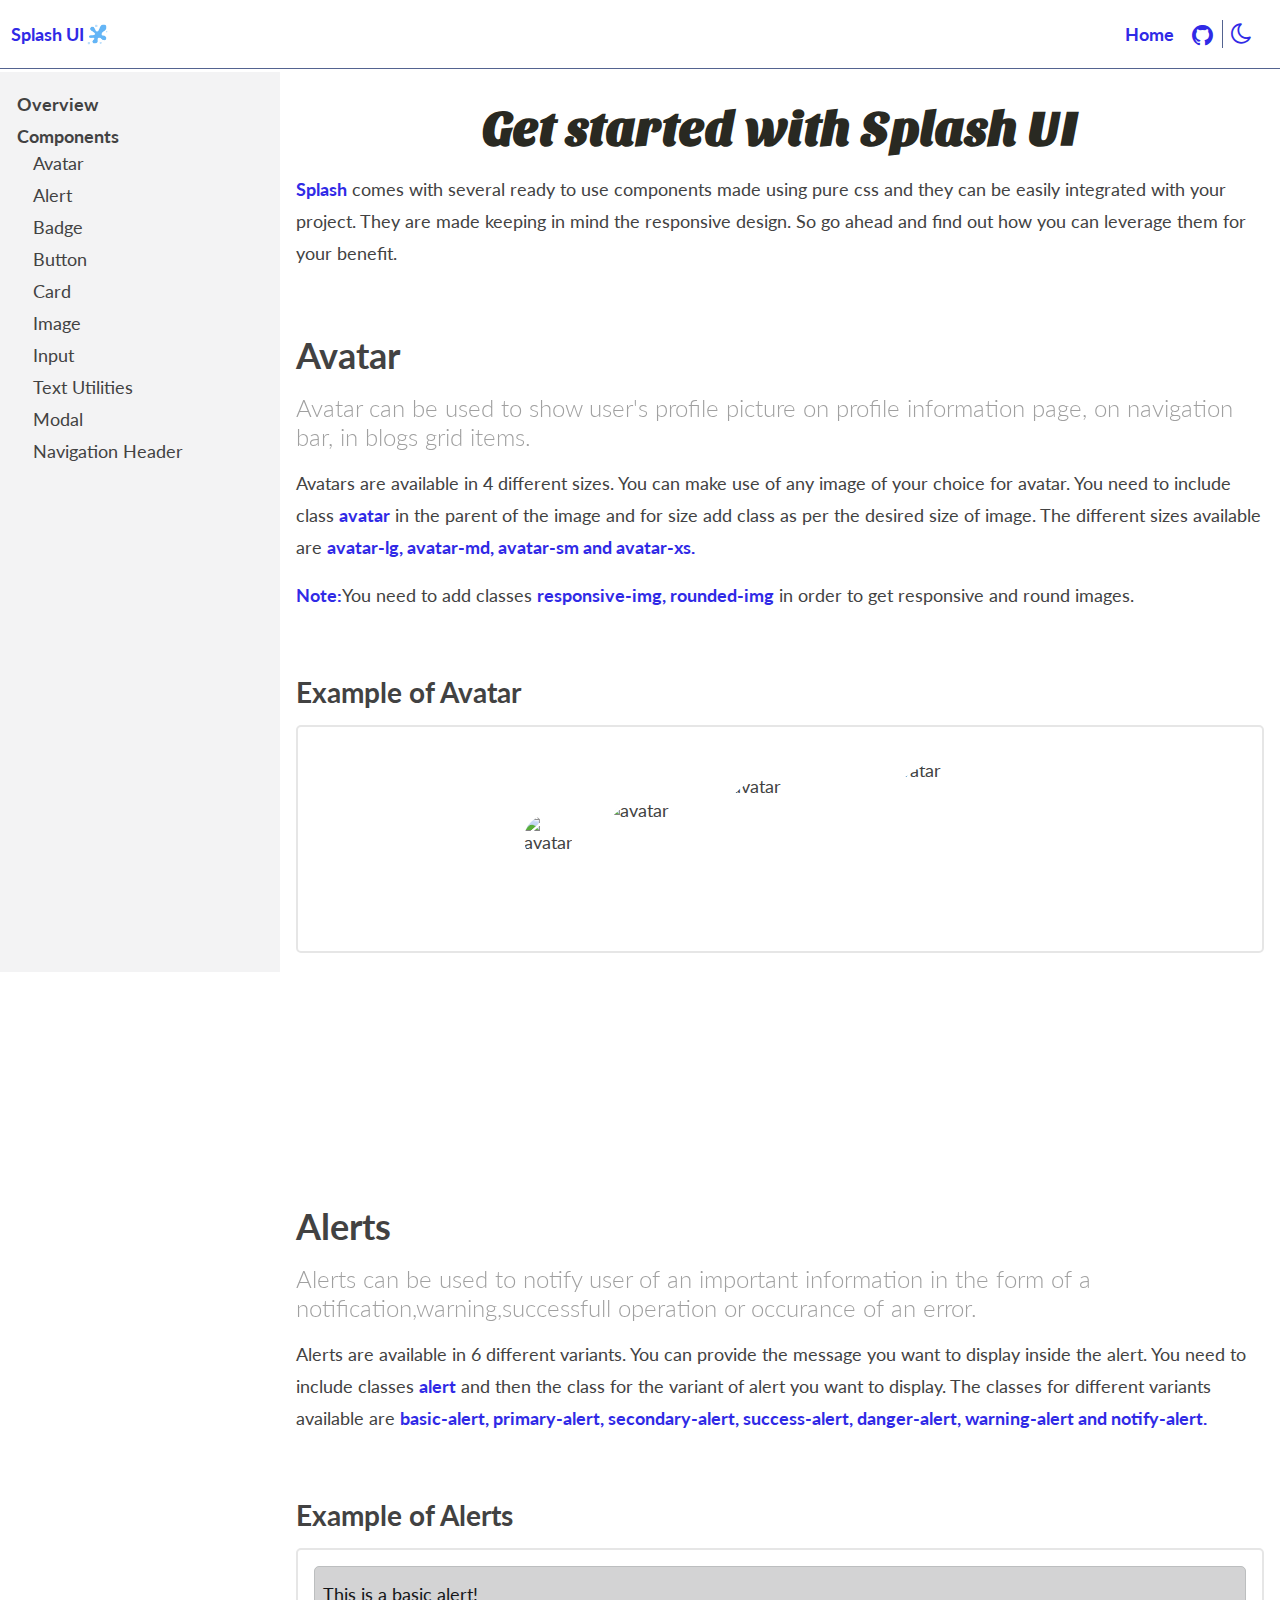
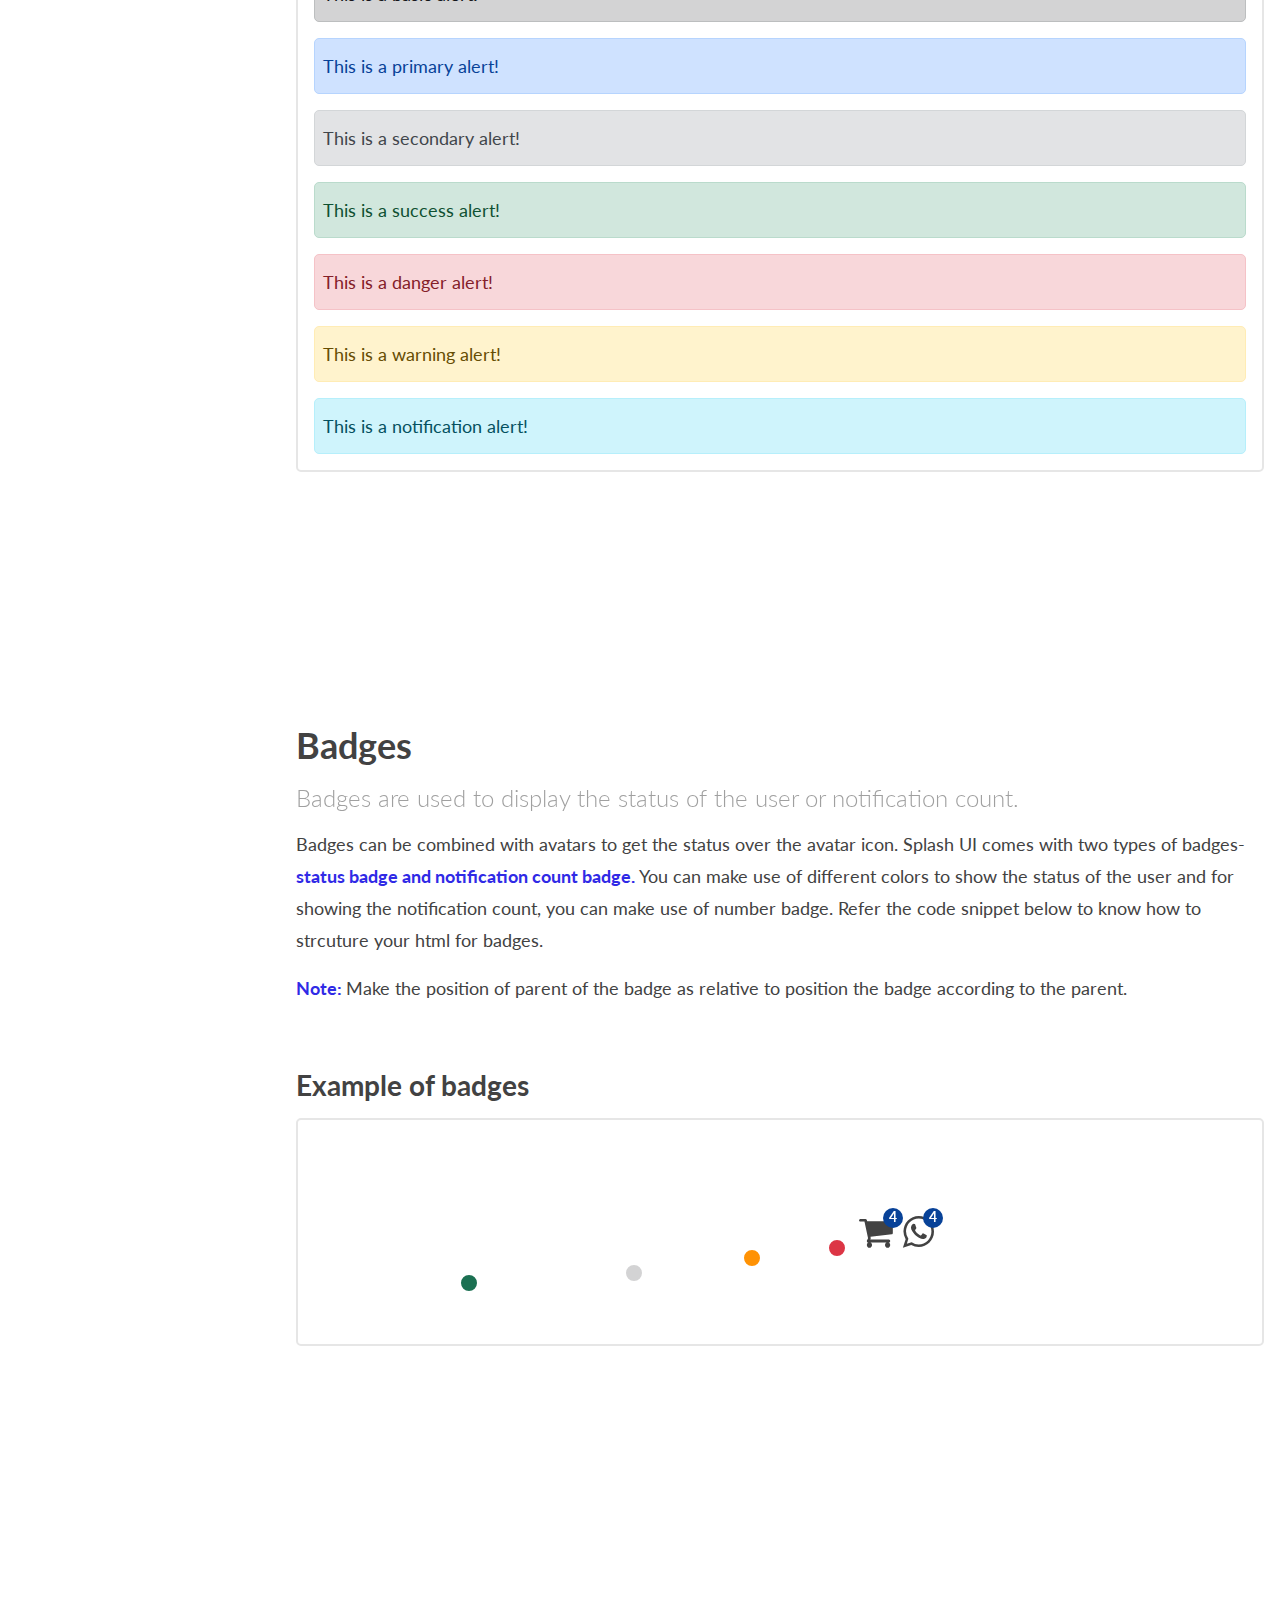
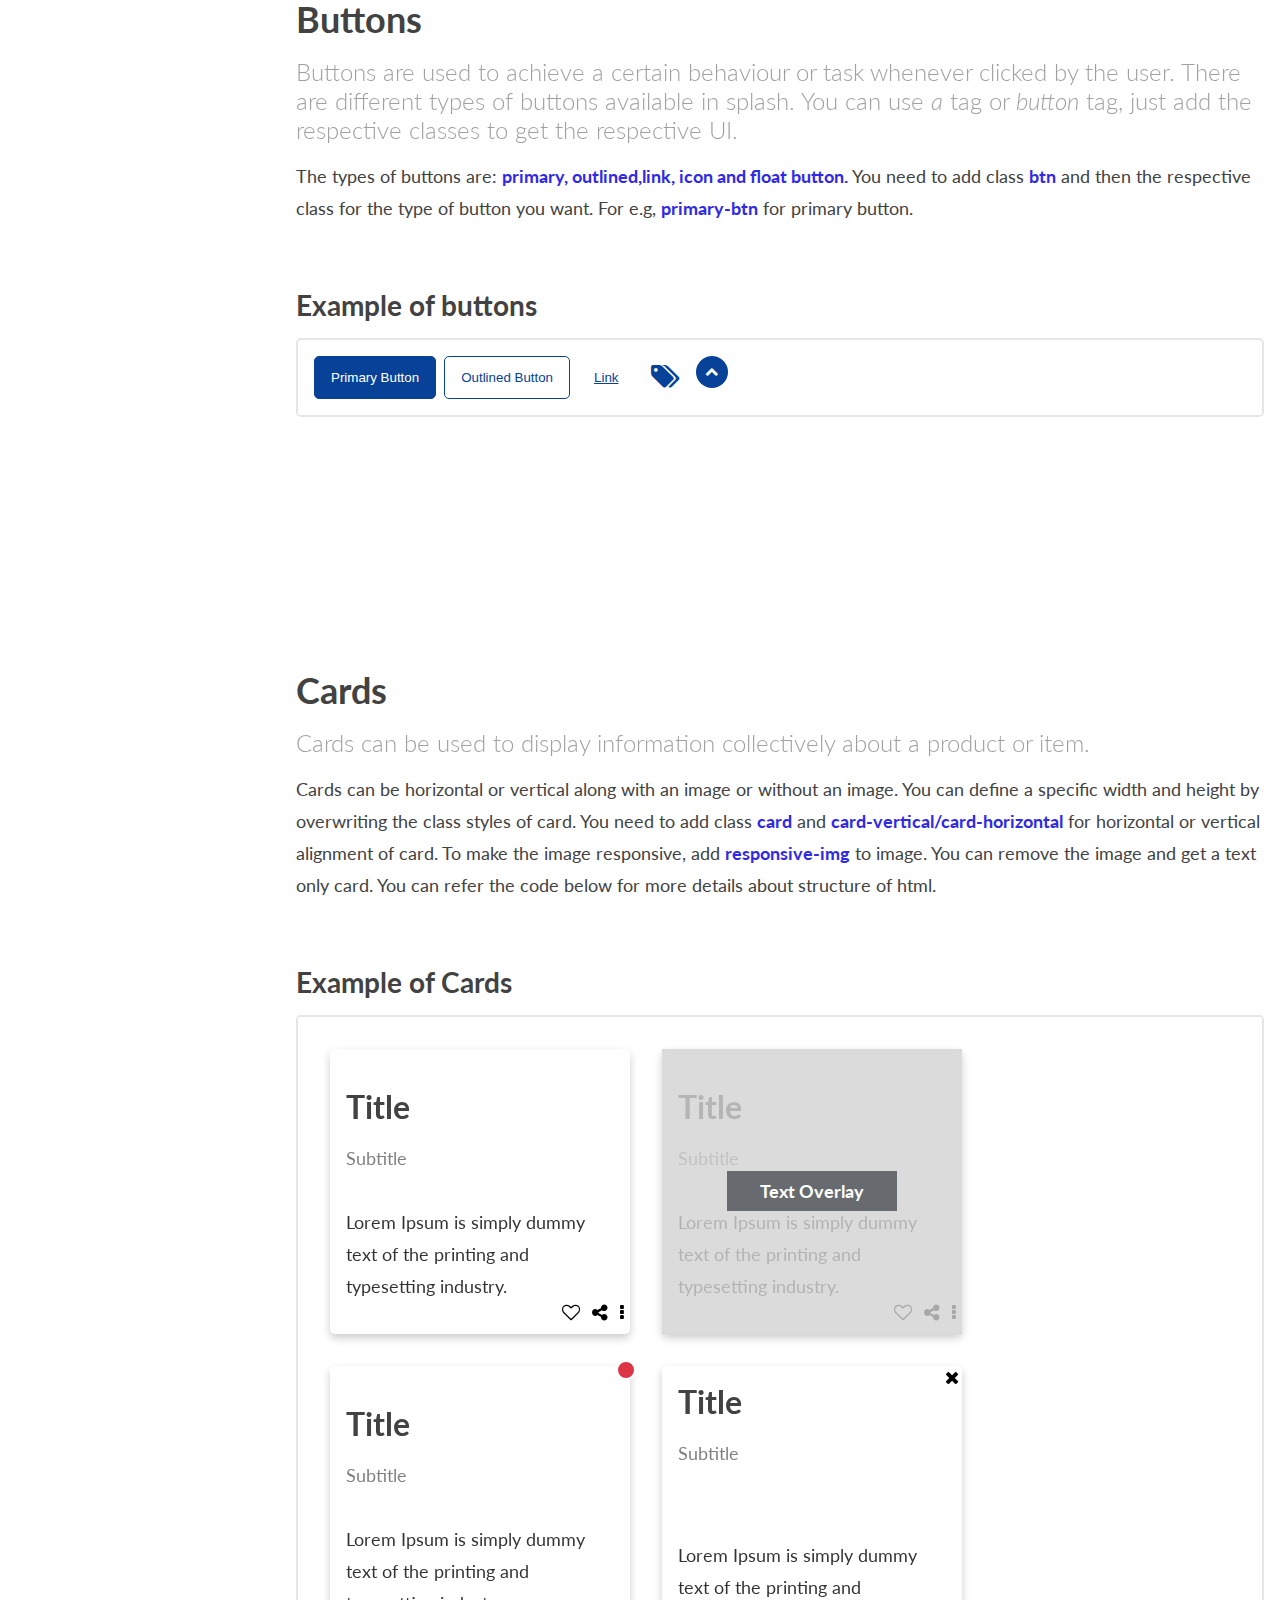
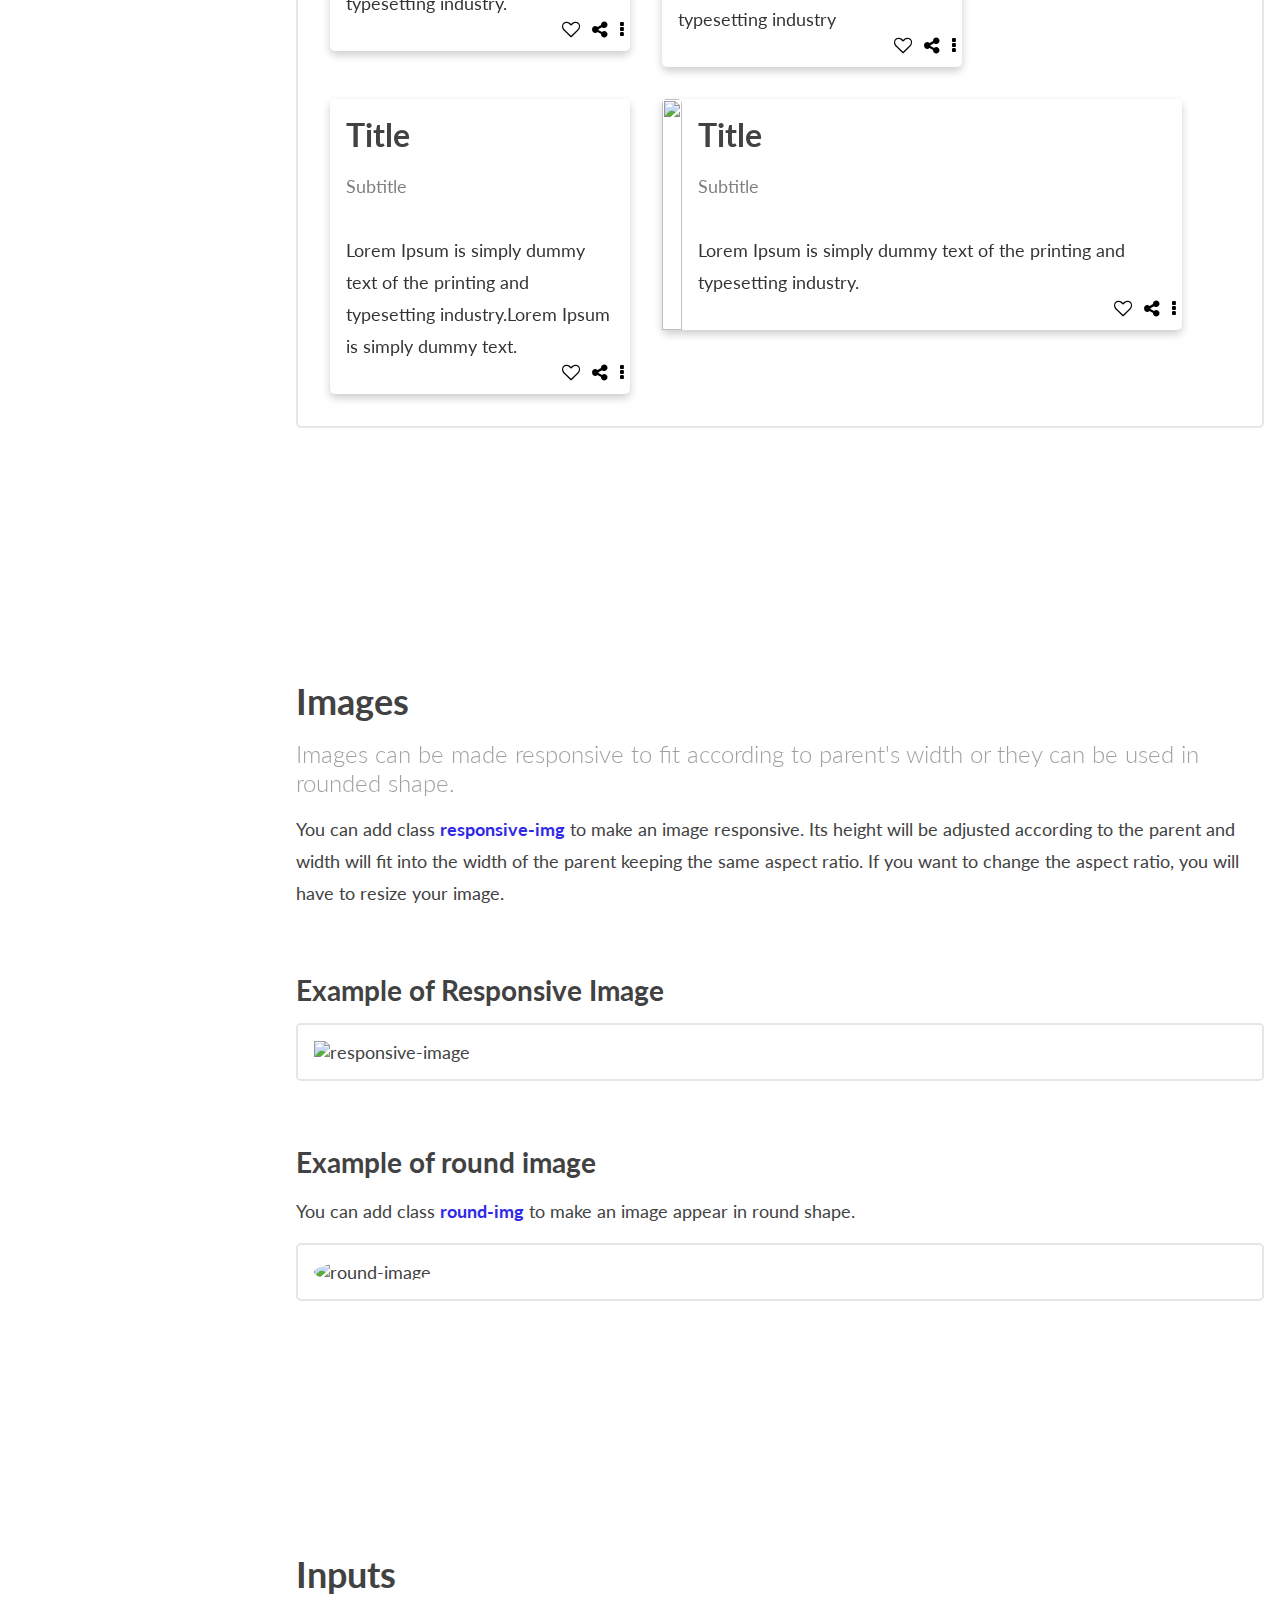
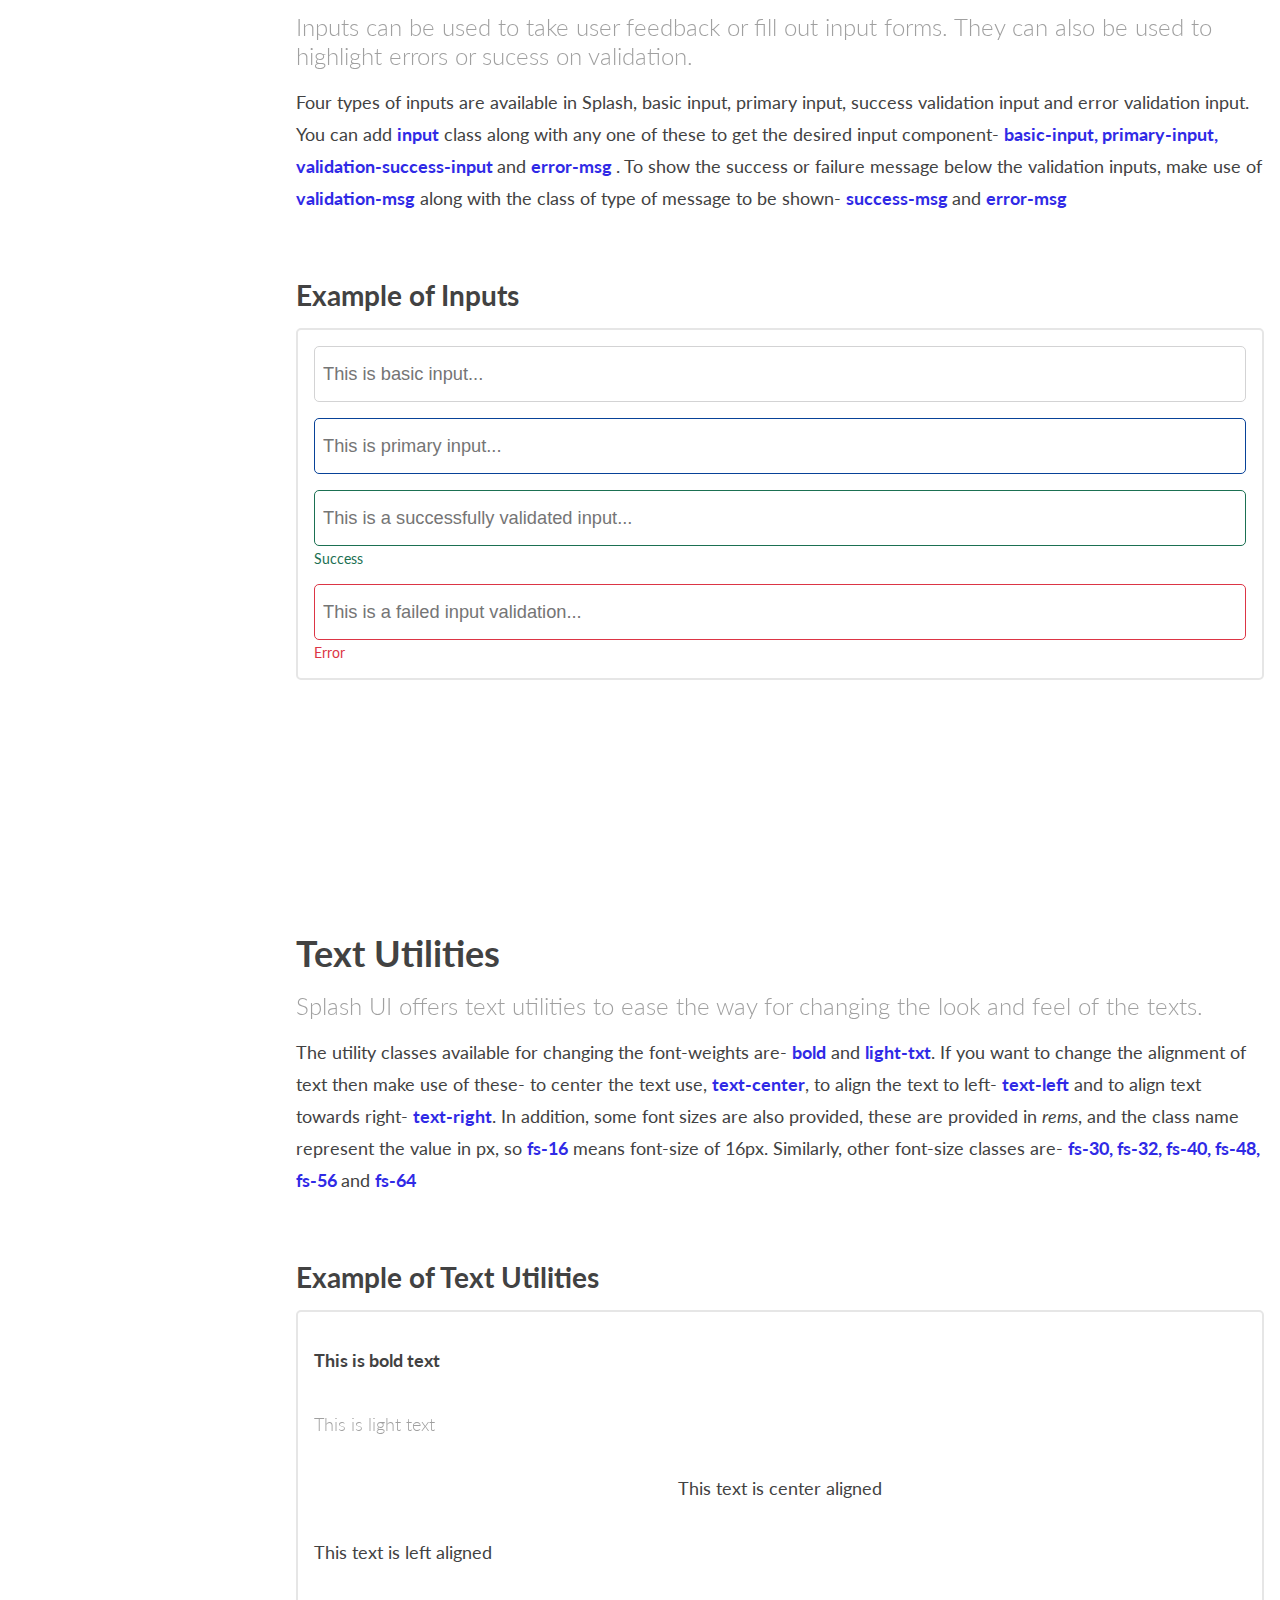
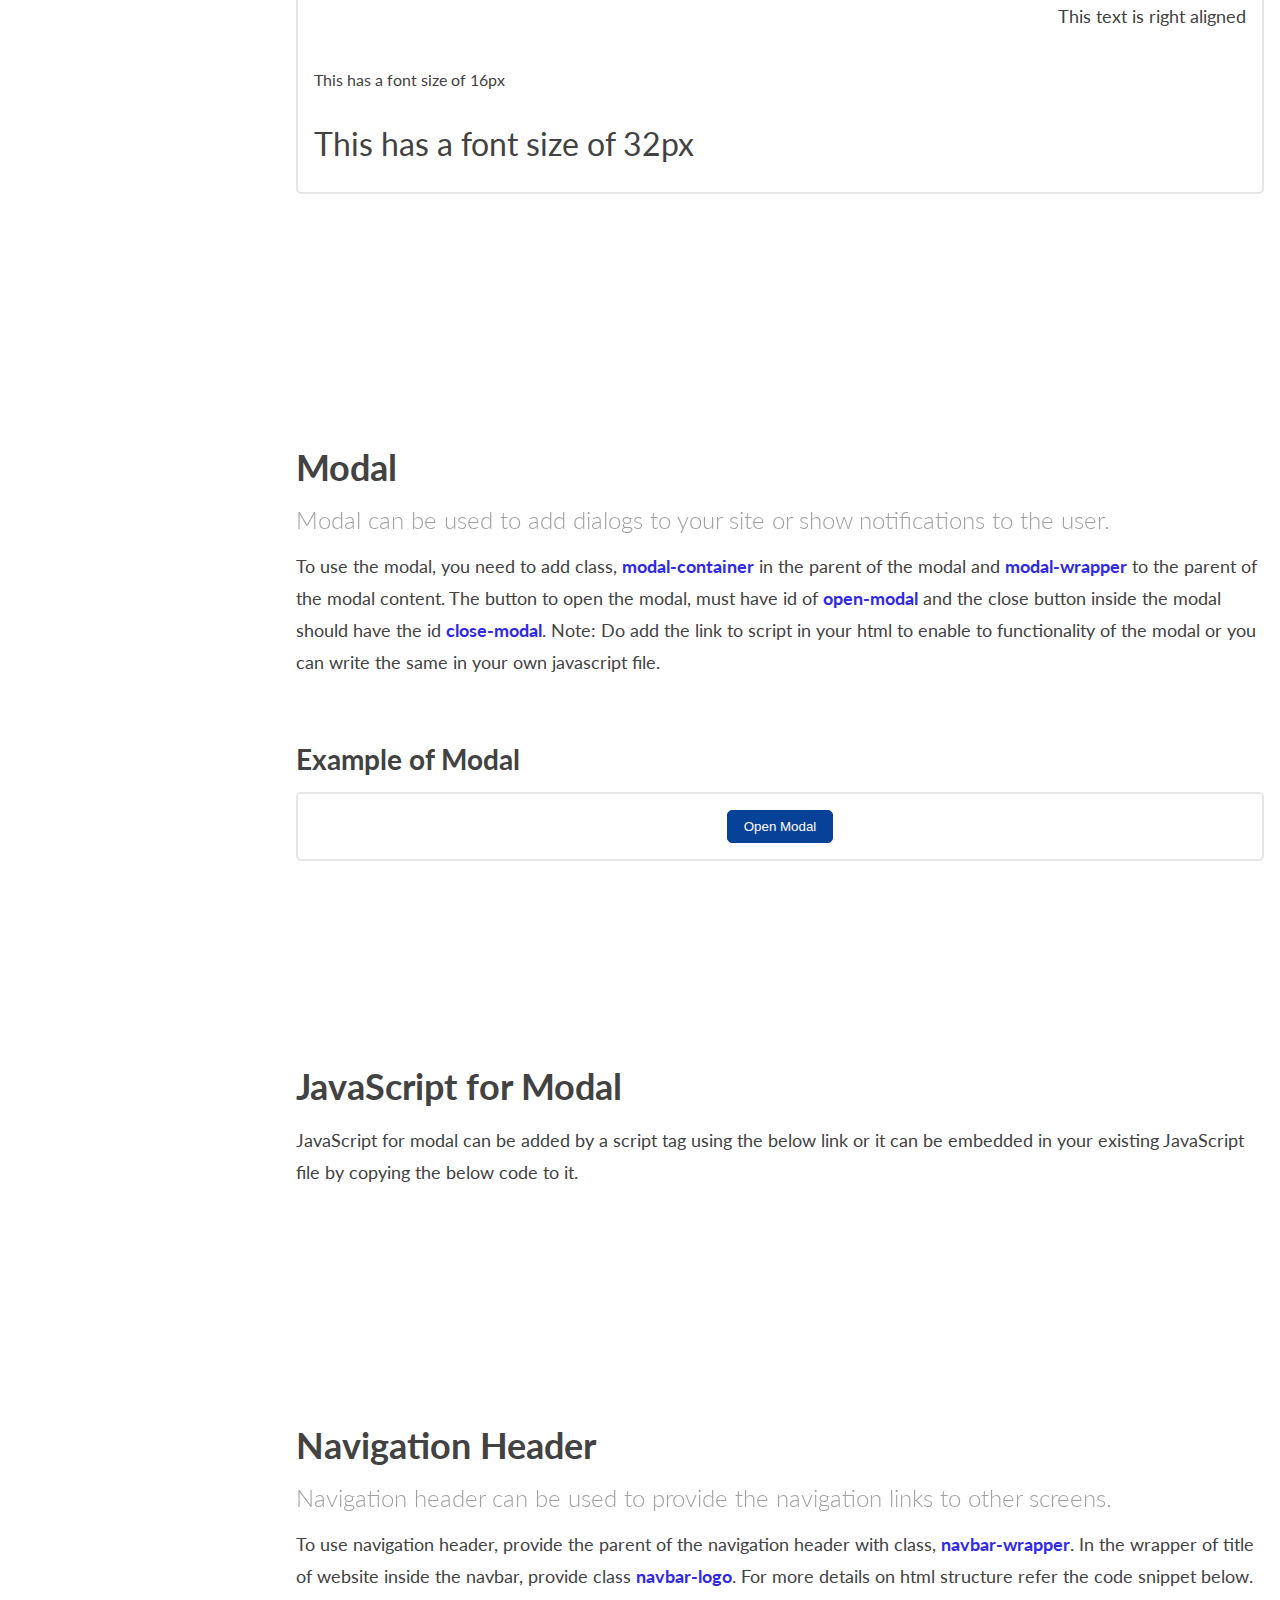
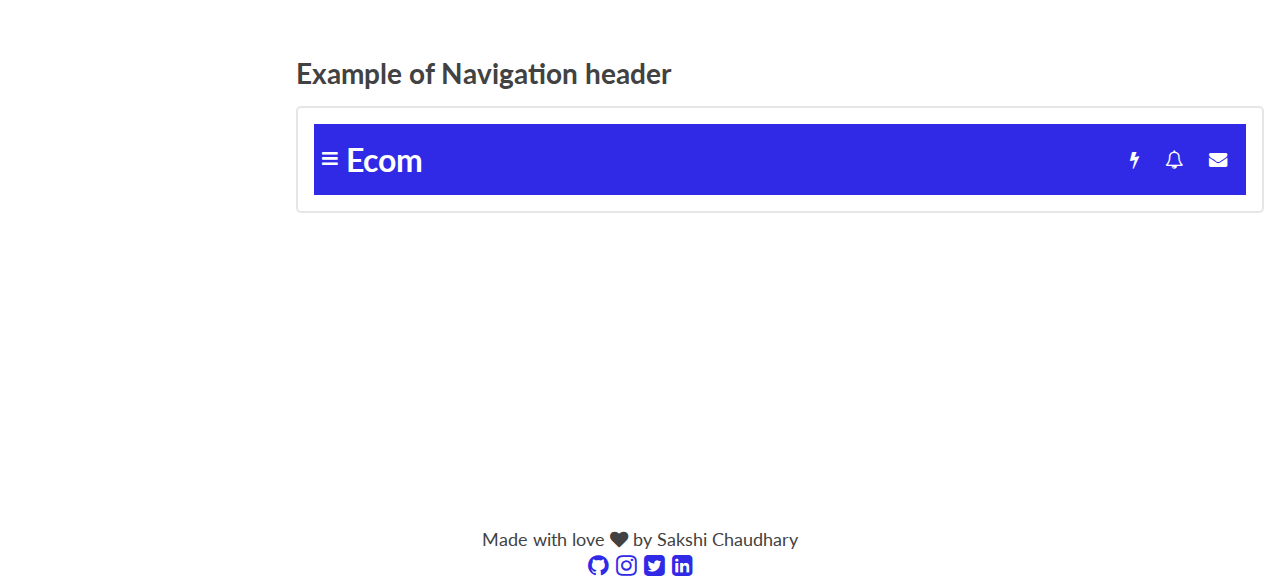
==== commit e27690dc: "Fix: Fixed issues with modal and added JS code snippet for it" ====
--- a/docs.html
+++ b/docs.html
@@ -797,6 +797,19 @@
                     frameborder="0"
                   ></iframe>
                 </code>
+                <h2>JavaScript for Modal</h2>
+                <p>
+                  JavaScript for modal can be added by a script tag using the below
+                  link or it can be embedded in your existing JavaScript file
+                 by copying the below code to it.
+                </p>
+                <code>
+                  <iframe
+                    src="https://www.thiscodeworks.com/embed/620683b73d90130015398b43"
+                    style="width: 100%; height: auto"
+                    frameborder="0"
+                  ></iframe>
+                </code>
               </div>
             </div>
           </section>
--- a/index.css
+++ b/index.css
@@ -125,7 +125,7 @@
 }
 .page-container {
   position: relative;
-  /* min-height: 100vh; */
+  min-height: 100vh;
 }
 .footer {
   width: 100%;
--- a/docs.css
+++ b/docs.css
@@ -56,7 +56,7 @@
 .card-primary-title,
 .card-primary-subtitle,
 .card-secondary-description,
-.card-actions a {
+.card-actions a, .modal-wrapper {
   color: black;
 }
 .card {
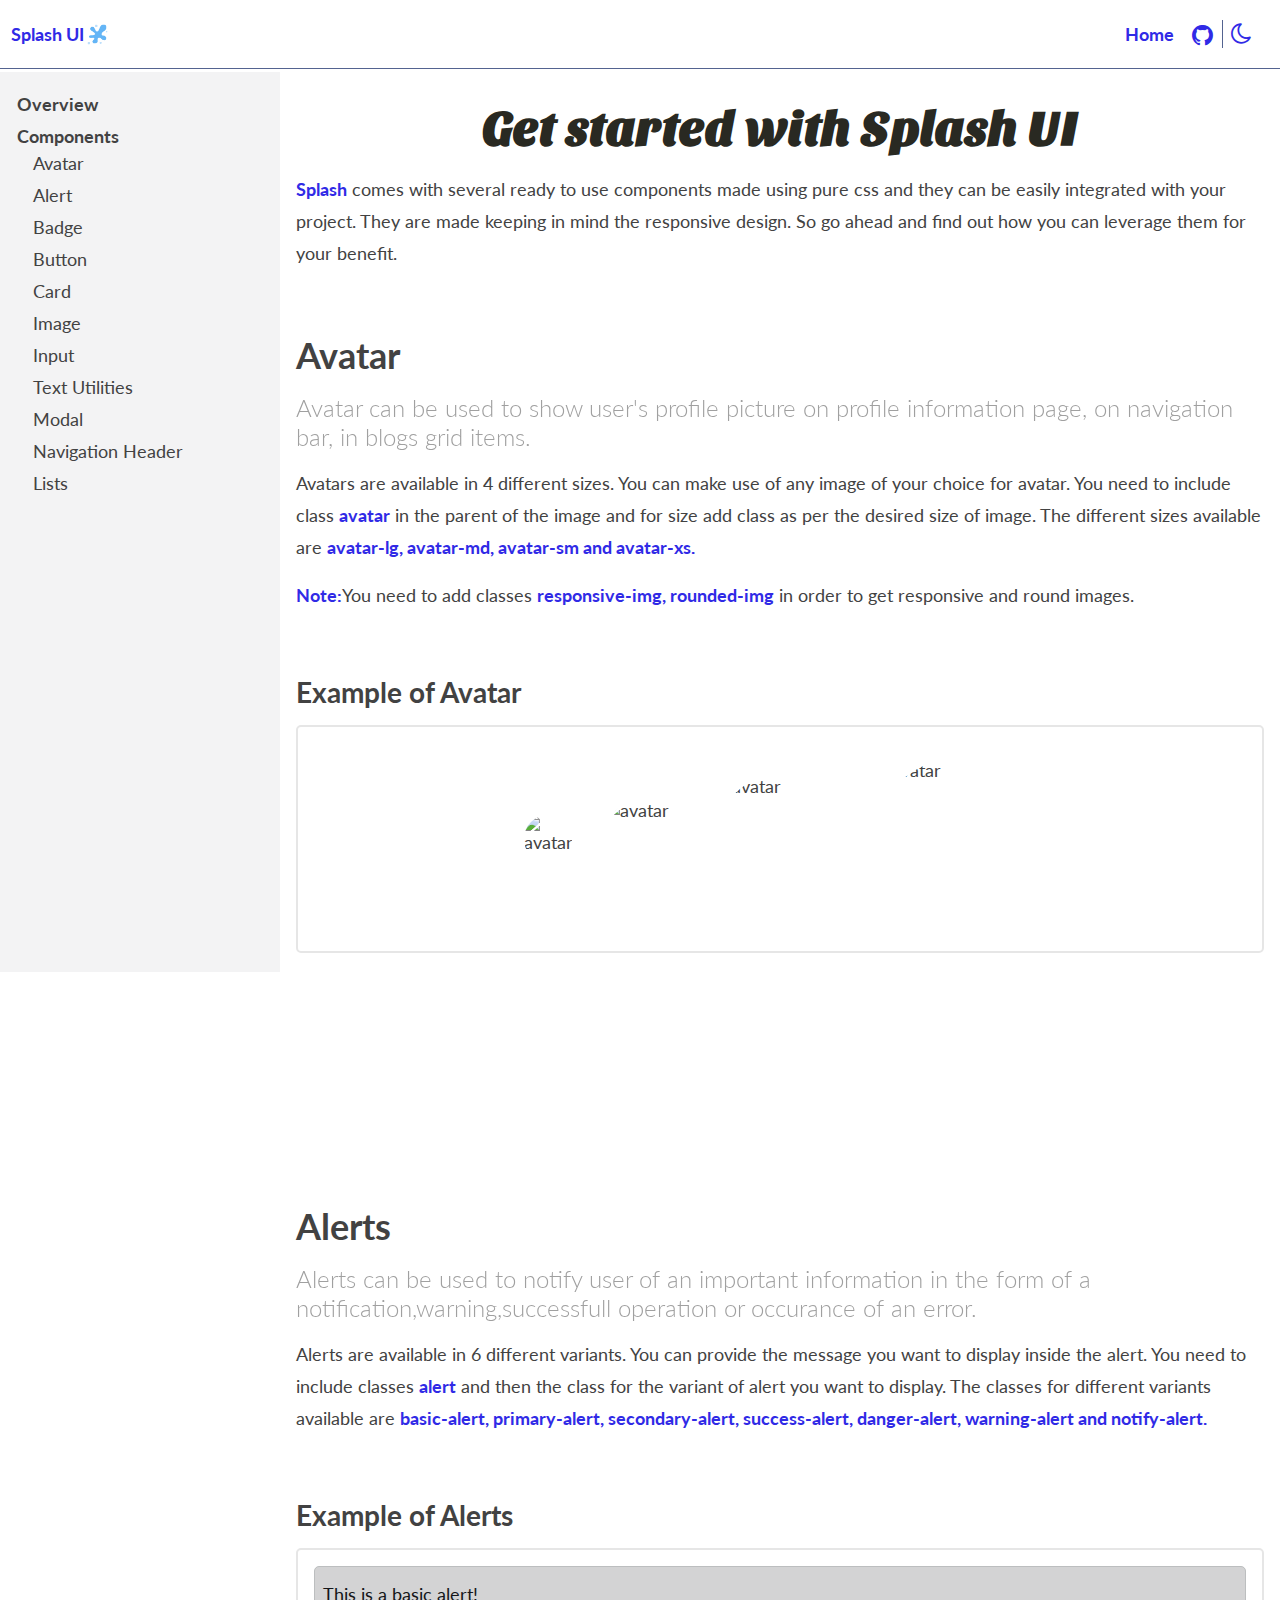
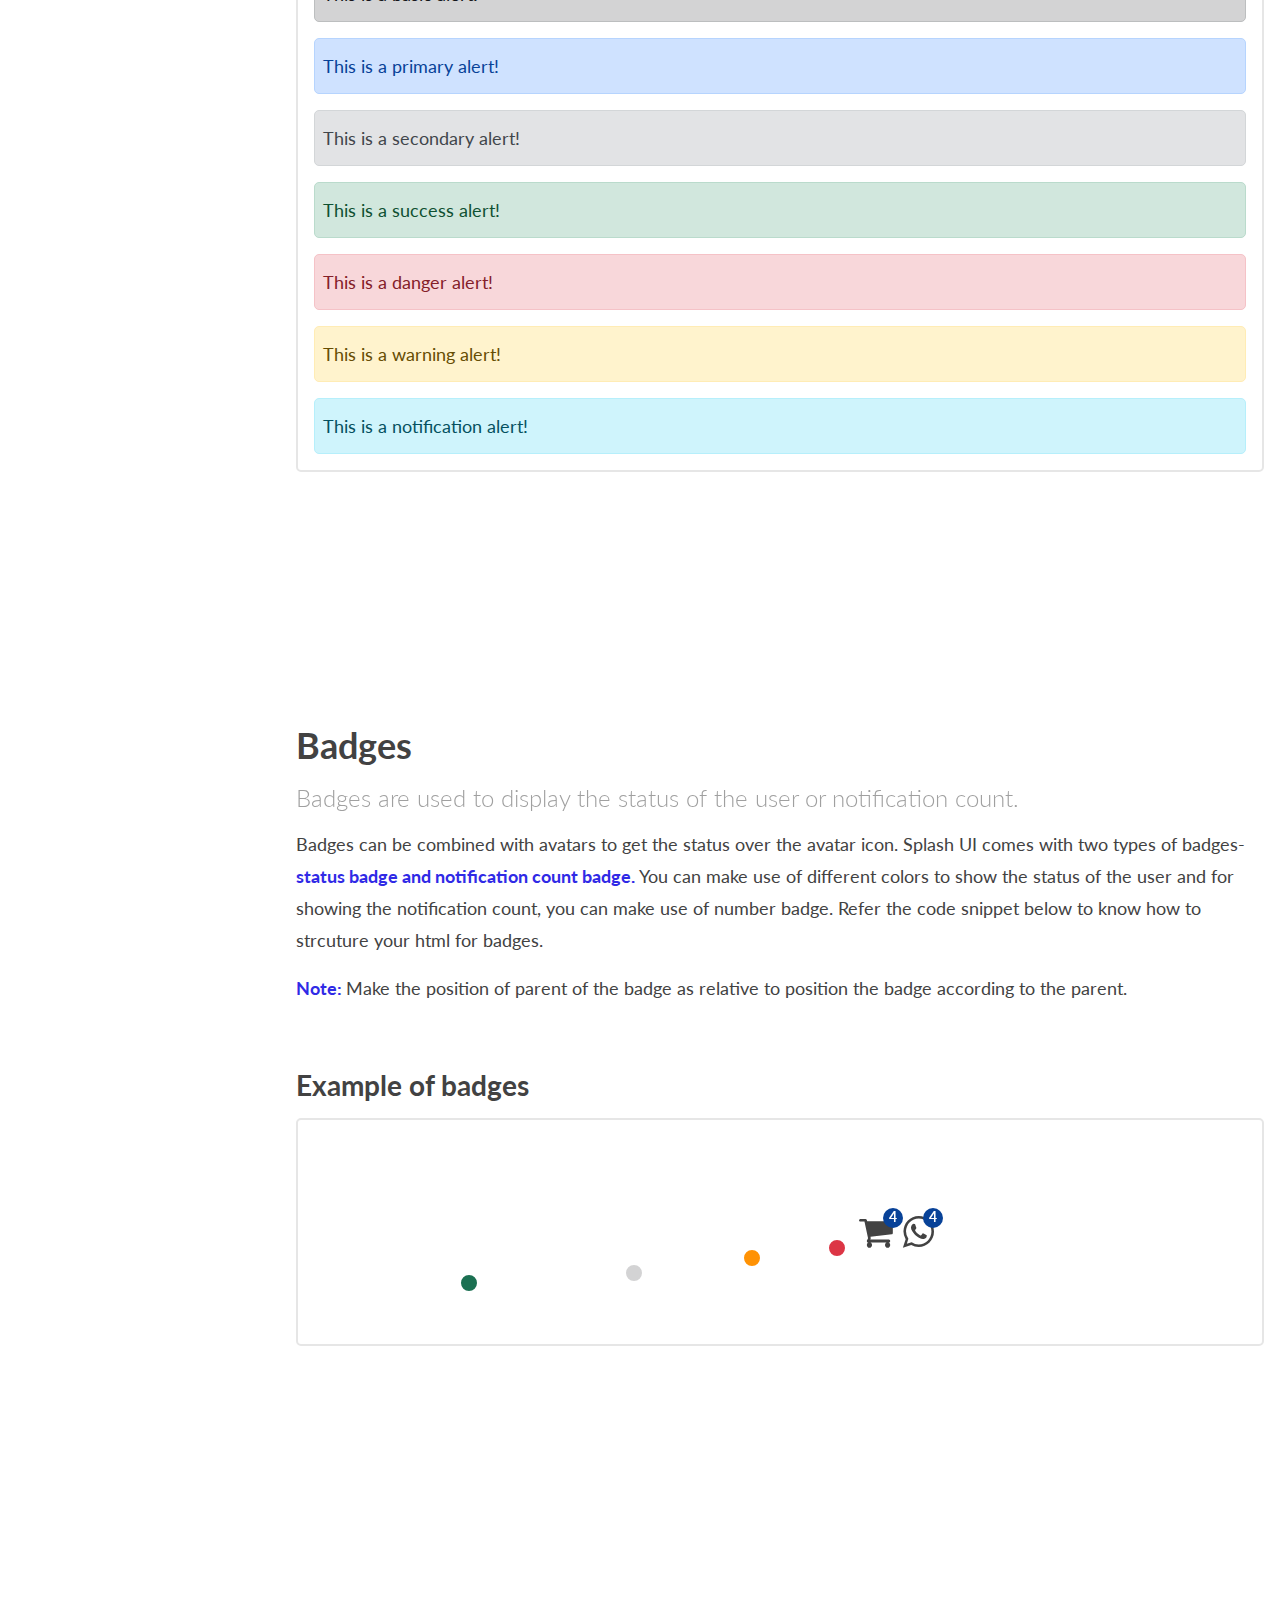
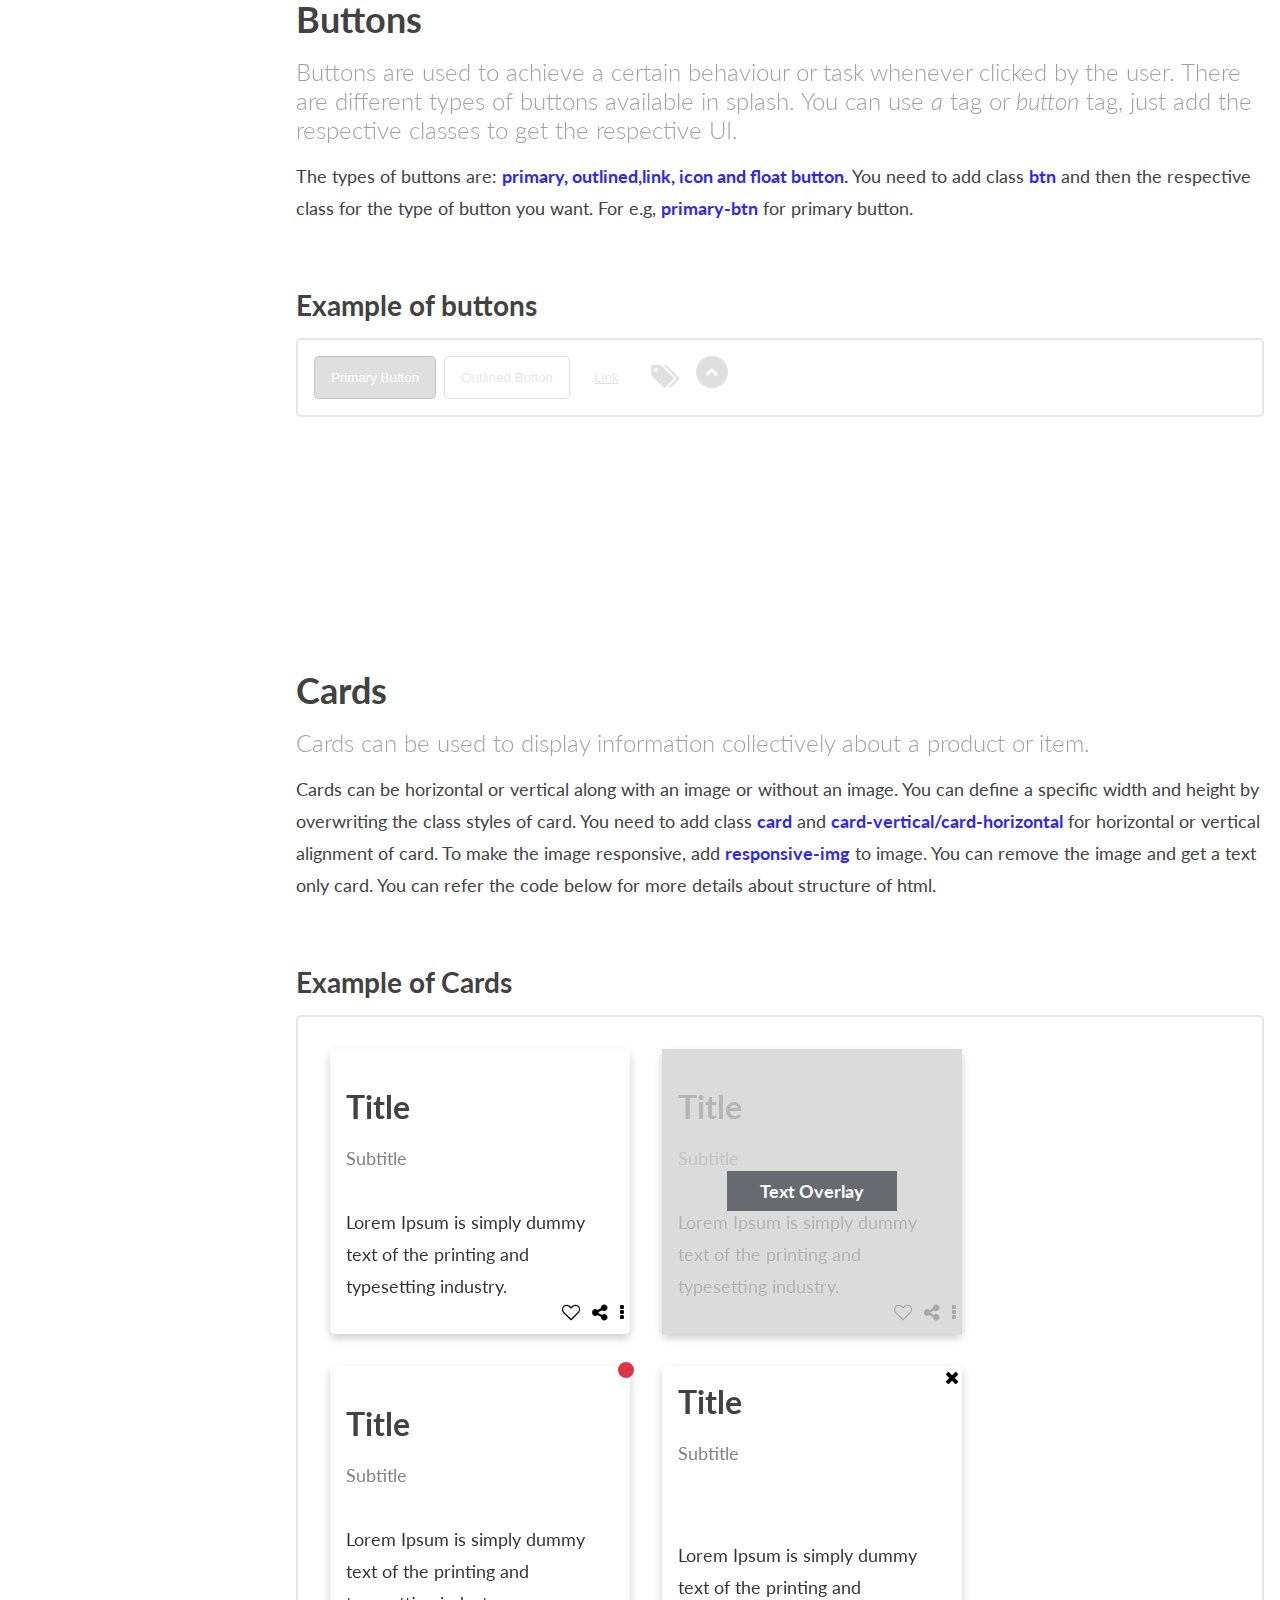
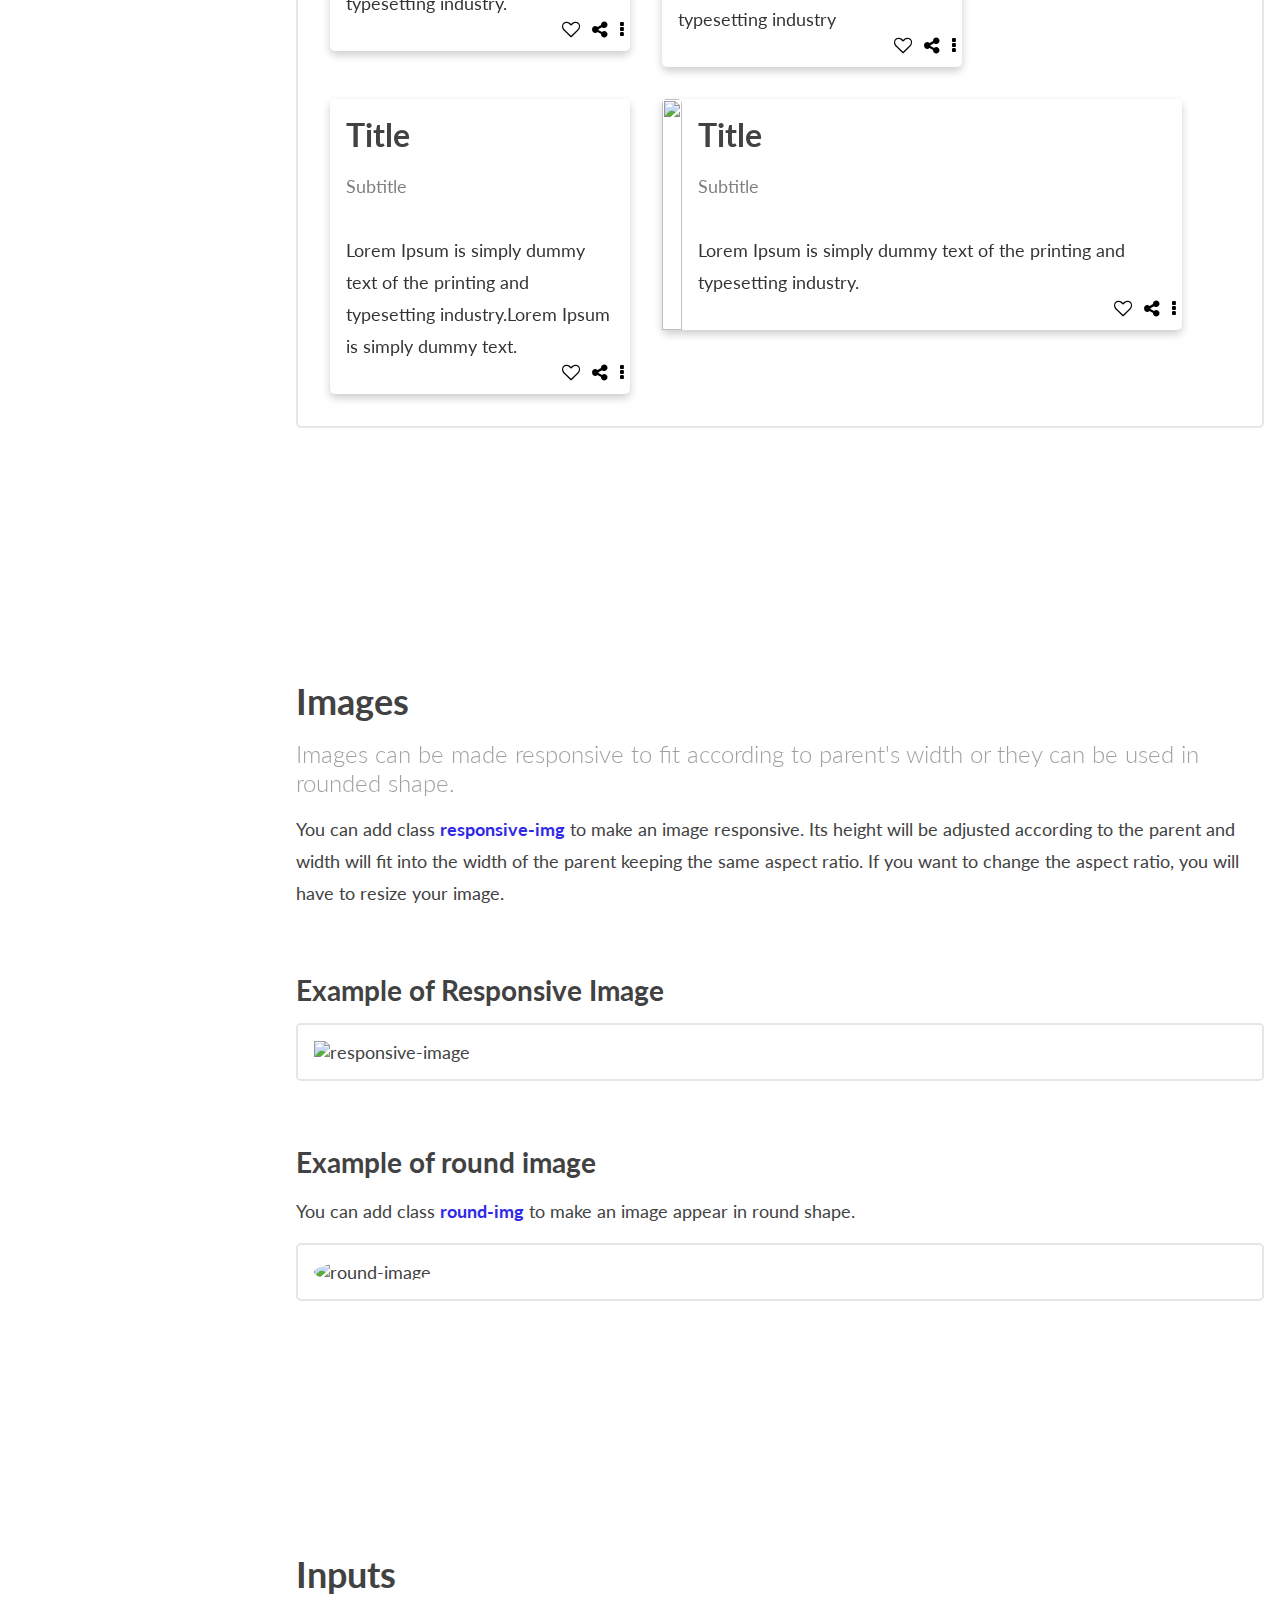
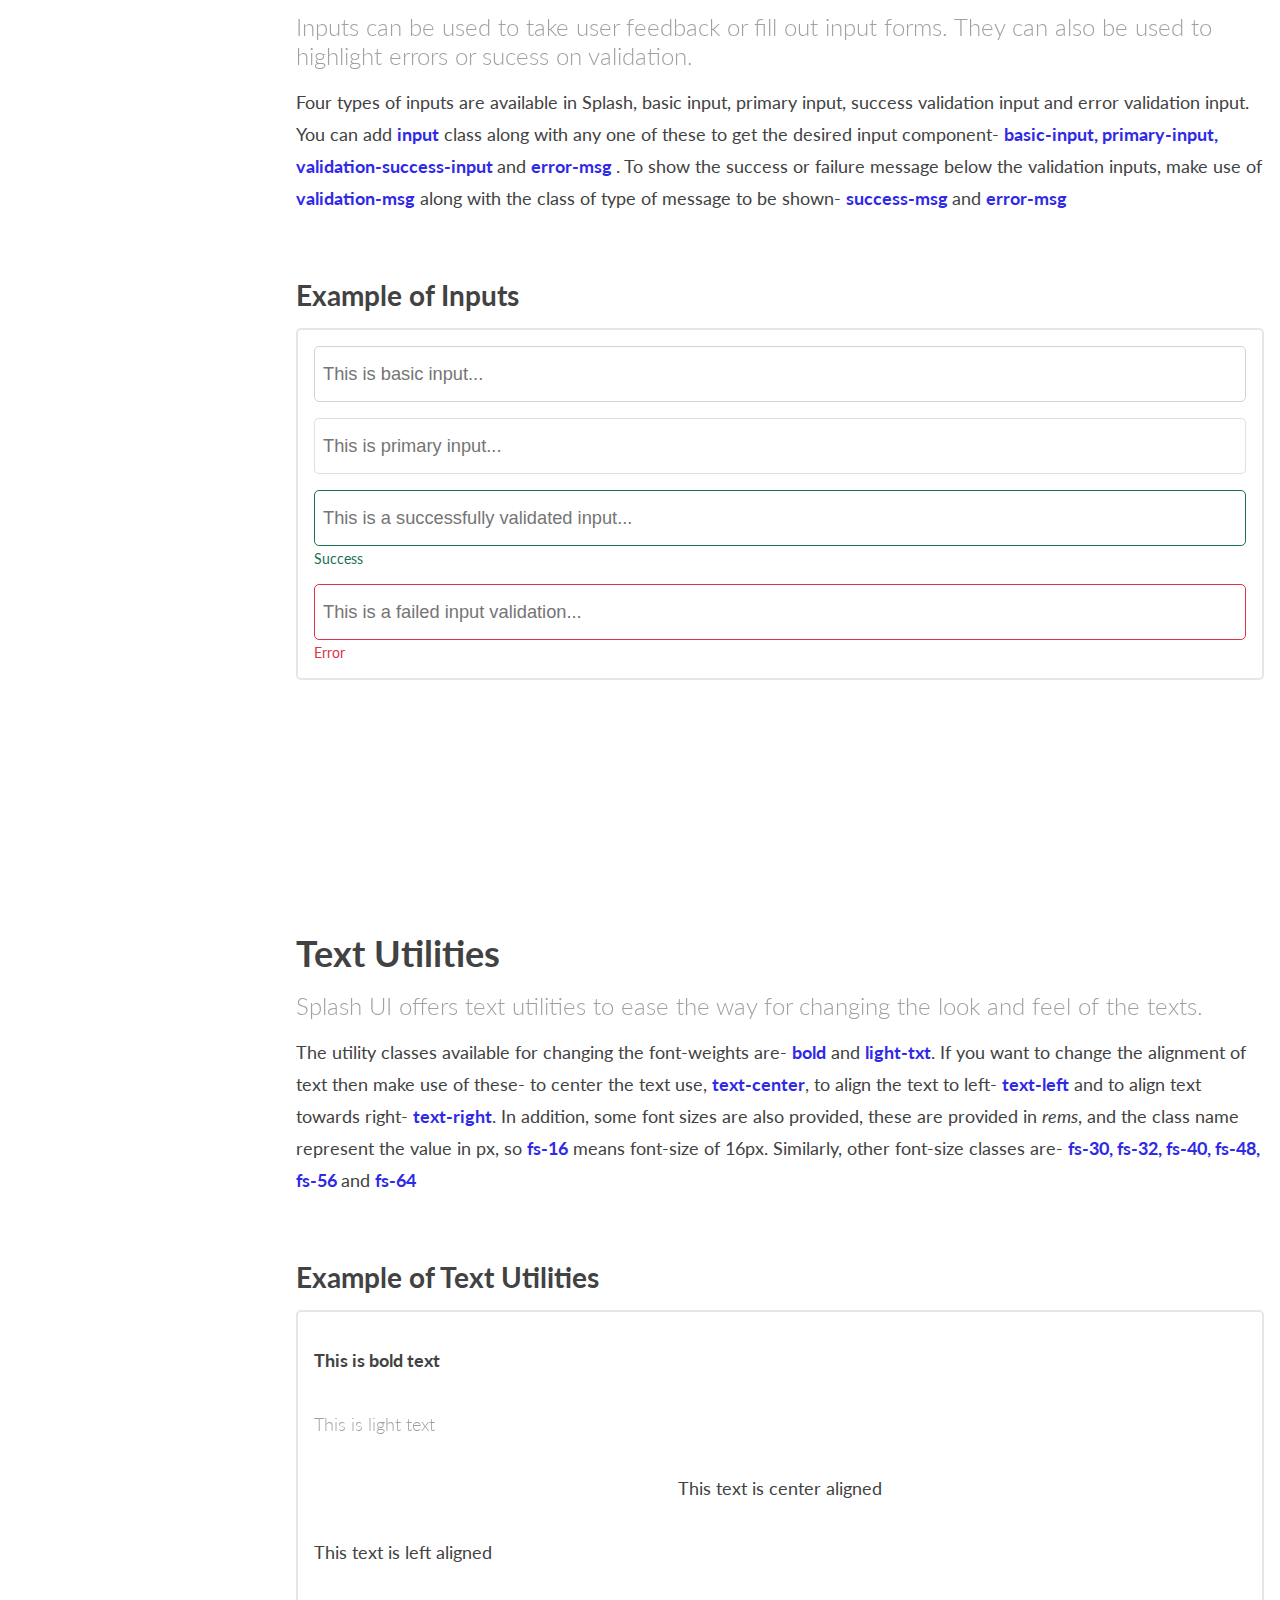
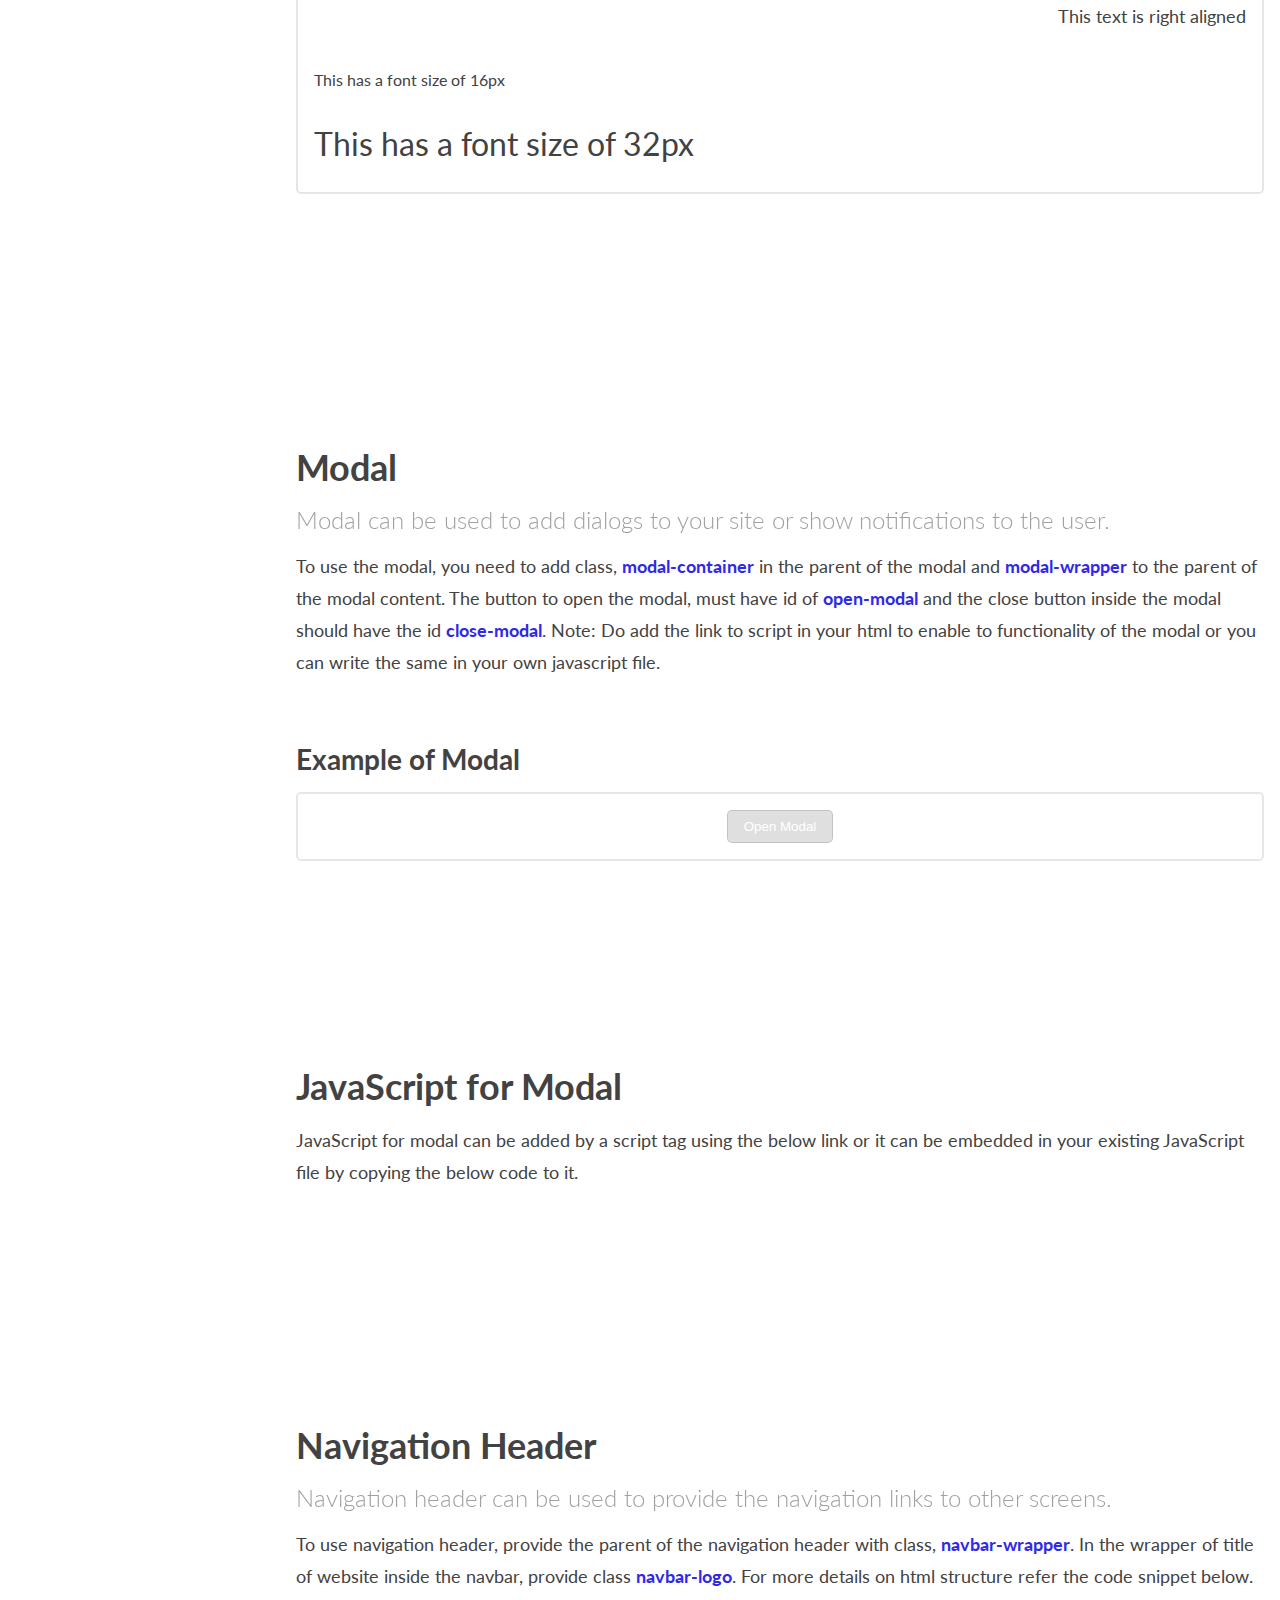
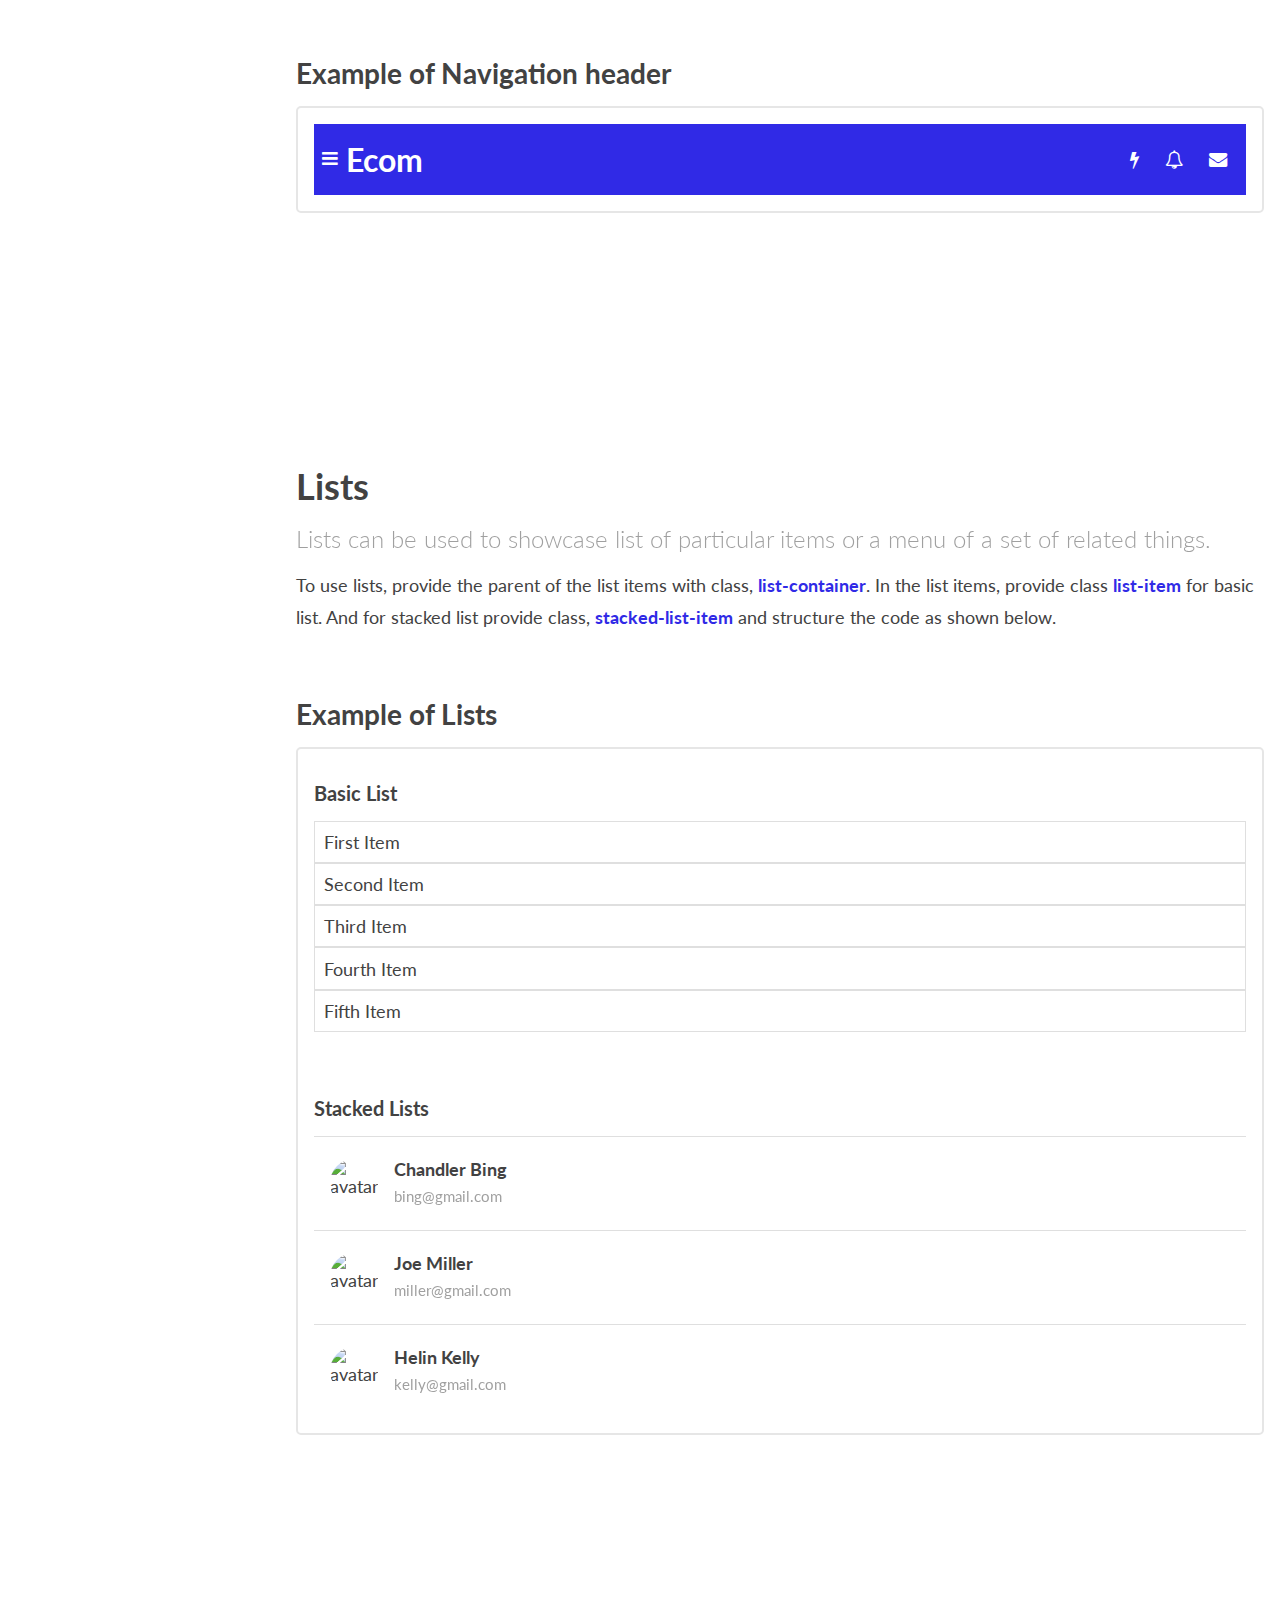
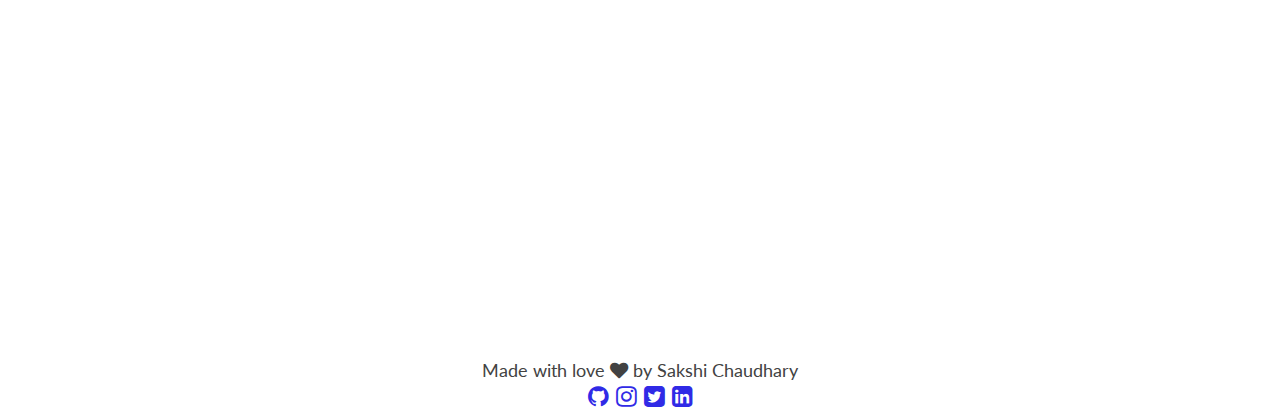
==== commit 1cca5026: "Feat: Added list component" ====
--- a/docs.html
+++ b/docs.html
@@ -79,6 +79,9 @@
               <li class="no-bullets-li">
                 <a href="#navbar">Navigation Header</a>
               </li>
+              <li class="no-bullets-li">
+                <a href="#lists">Lists</a>
+              </li>
             </ul>
           </div>
         </nav>
@@ -97,19 +100,38 @@
               <div class="side-nav-item">
                 <a>Components</a>
                 <ul class="components-list">
-                  <li class="no-bullets-li"><a href="#avatar">Avatar</a></li>
-                  <li class="no-bullets-li"><a href="#alerts">Alert</a></li>
-                  <li class="no-bullets-li"><a href="#badges">Badge</a></li>
-                  <li class="no-bullets-li"><a href="#buttons">Button</a></li>
-                  <li class="no-bullets-li"><a href="#cards">Card</a></li>
-                  <li class="no-bullets-li"><a href="#images">Image</a></li>
-                  <li class="no-bullets-li"><a href="#inputs">Input</a></li>
-                  <li class="no-bullets-li">
+                  <li class="no-bullets-li" onclick="toggleSideMenu()">
+                    <a href="#avatar">Avatar</a>
+                  </li>
+                  <li class="no-bullets-li" onclick="toggleSideMenu()">
+                    <a href="#alerts">Alert</a>
+                  </li>
+                  <li class="no-bullets-li" onclick="toggleSideMenu()">
+                    <a href="#badges">Badge</a>
+                  </li>
+                  <li class="no-bullets-li" onclick="toggleSideMenu()">
+                    <a href="#buttons">Button</a>
+                  </li>
+                  <li class="no-bullets-li" onclick="toggleSideMenu()">
+                    <a href="#cards">Card</a>
+                  </li>
+                  <li class="no-bullets-li" onclick="toggleSideMenu()">
+                    <a href="#images">Image</a>
+                  </li>
+                  <li class="no-bullets-li" onclick="toggleSideMenu()">
+                    <a href="#inputs">Input</a>
+                  </li>
+                  <li class="no-bullets-li" onclick="toggleSideMenu()">
                     <a href="#text">Text Utilities</a>
                   </li>
-                  <li class="no-bullets-li"><a href="#modal">Modal</a></li>
-                  <li class="no-bullets-li">
+                  <li class="no-bullets-li" onclick="toggleSideMenu()">
+                    <a href="#modal">Modal</a>
+                  </li>
+                  <li class="no-bullets-li" onclick="toggleSideMenu()">
                     <a href="#navbar">Navigation Header</a>
+                  </li>
+                  <li class="no-bullets-li" onclick="toggleSideMenu()">
+                    <a href="#lists">Lists</a>
                   </li>
                 </ul>
               </div>
@@ -799,9 +821,9 @@
                 </code>
                 <h2>JavaScript for Modal</h2>
                 <p>
-                  JavaScript for modal can be added by a script tag using the below
-                  link or it can be embedded in your existing JavaScript file
-                 by copying the below code to it.
+                  JavaScript for modal can be added by a script tag using the
+                  below link or it can be embedded in your existing JavaScript
+                  file by copying the below code to it.
                 </p>
                 <code>
                   <iframe
@@ -853,6 +875,86 @@
                   <iframe
                     src="https://www.thiscodeworks.com/embed/6203c7dfc6efb50015062d41"
                     style="width: 100%; height: auto"
+                    frameborder="0"
+                  ></iframe>
+                </code>
+              </div>
+            </div>
+          </section>
+          <section id="lists" class="mt-64">
+            <h2>Lists</h2>
+            <h5 class="light-txt">
+              Lists can be used to showcase list of particular items or a menu
+              of a set of related things.
+            </h5>
+            <p>
+              To use lists, provide the parent of the list items with class,
+              <span class="highlight-text">list-container</span>. In the list
+              items, provide class
+              <span class="highlight-text">list-item</span> for basic list. And
+              for stacked list provide class,
+              <span class="highlight-text">stacked-list-item</span>
+              and structure the code as shown below.
+            </p>
+            <h4 class="mt-64">Example of Lists</h4>
+            <div class="example">
+              <h6>Basic List</h6>
+              <ul class="list-container">
+                <li class="list-item">First Item</li>
+                <li class="list-item">Second Item</li>
+                <li class="list-item">Third Item</li>
+                <li class="list-item">Fourth Item</li>
+                <li class="list-item">Fifth Item</li>
+              </ul>
+              <h6 class="mt-64">Stacked Lists</h6>
+              <ul class="list-container">
+                <li class="stacked-list-item">
+                  <div class="avatar avatar-xs m-16">
+                    <img
+                      src="https://picsum.photos/id/237/200.jpg"
+                      alt="avatar"
+                      class="responsive-img rounded-img avatar-xs"
+                    />
+                  </div>
+                  <div>
+                    <p class="list-item-title">Chandler Bing</p>
+                    <p class="list-item-subtitle">bing@gmail.com</p>
+                  </div>
+                </li>
+                <li class="stacked-list-item">
+                  <div class="avatar avatar-xs m-16">
+                    <img
+                      src="https://picsum.photos/id/237/200.jpg"
+                      alt="avatar"
+                      class="responsive-img rounded-img avatar-xs"
+                    />
+                  </div>
+                  <div>
+                    <p class="list-item-title">Joe Miller</p>
+                    <p class="list-item-subtitle">miller@gmail.com</p>
+                  </div>
+                </li>
+                <li class="stacked-list-item">
+                  <div class="avatar avatar-xs m-16">
+                    <img
+                      src="https://picsum.photos/id/237/200.jpg"
+                      alt="avatar"
+                      class="responsive-img rounded-img avatar-xs"
+                    />
+                  </div>
+                  <div>
+                    <p class="list-item-title">Helin Kelly</p>
+                    <p class="list-item-subtitle">kelly@gmail.com</p>
+                  </div>
+                </li>
+              </ul>
+            </div>
+            <div class="code-example">
+              <div class="code-snippet">
+                <code>
+                  <iframe
+                    src="https://www.thiscodeworks.com/embed/624c03b5578f5f00150dc62c"
+                    style="width: 100%; height: 359px"
                     frameborder="0"
                   ></iframe>
                 </code>
--- a/src/components/index.css
+++ b/src/components/index.css
@@ -7,4 +7,5 @@
 @import url('./images/images.css');
 @import url('./input/input.css');
 @import url('./modal/modal.css');
-@import url('./navbar/navbar.css');+@import url('./navbar/navbar.css');
+@import url('./lists/list.css');